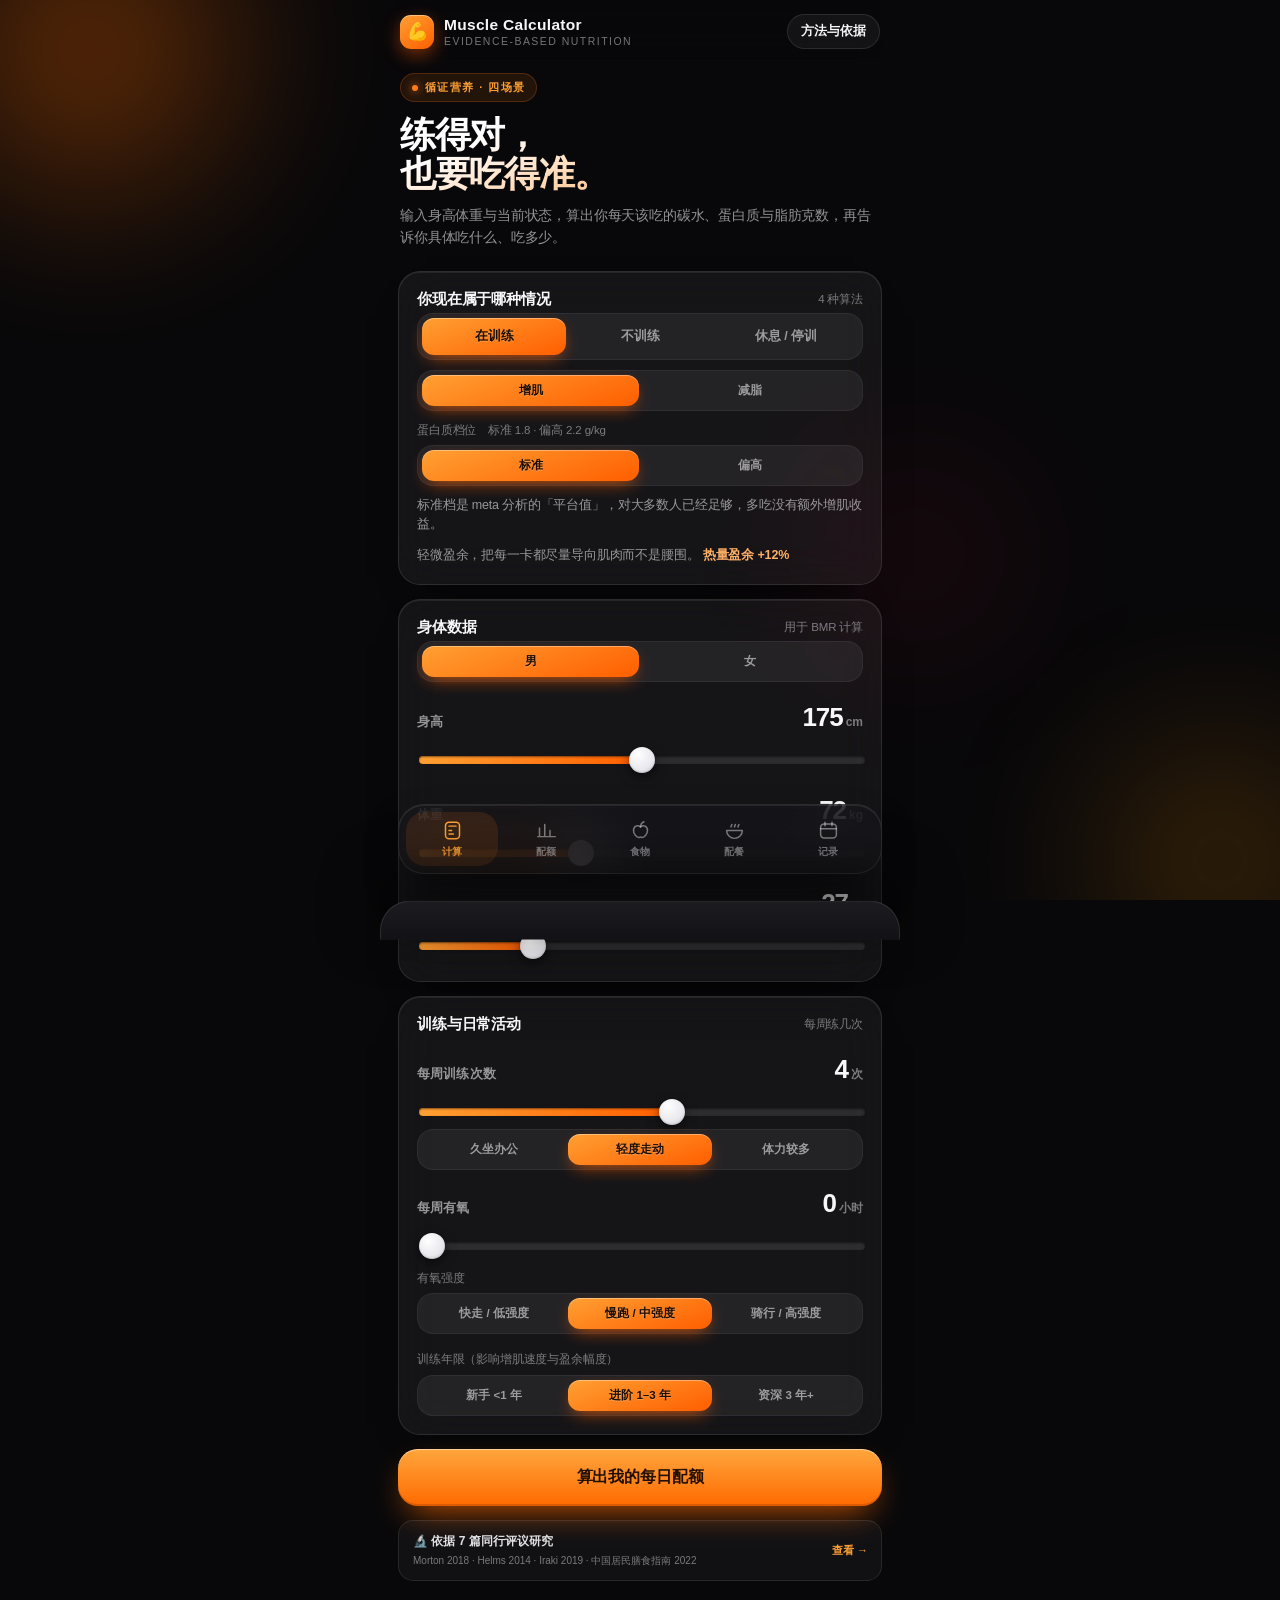
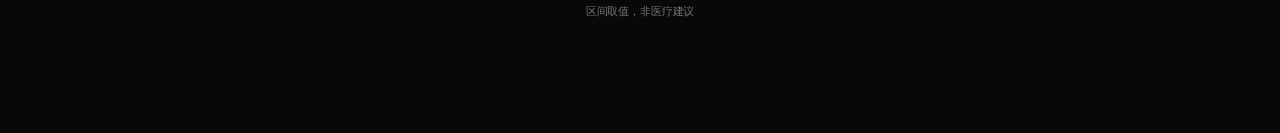
==== index.html @ 811ef5b2 "update 2026-11-04 10:08" ====
<!doctype html>
<html lang="zh-CN">
<head>
<meta charset="utf-8">
<meta name="viewport" content="width=device-width, initial-scale=1, viewport-fit=cover">
<title>Muscle Calculator · 增肌减脂饮食计算器</title>
<meta name="theme-color" content="#08080a">
<meta name="app-build" content="v2026.11.04 · 16ec3fe">
<link rel="apple-touch-icon" href="[data-uri]">
<link rel="icon" type="image/png" href="[data-uri]">
<meta name="apple-mobile-web-app-capable" content="yes">
<meta name="mobile-web-app-capable" content="yes">
<meta name="apple-mobile-web-app-status-bar-style" content="black-translucent">
<meta name="apple-mobile-web-app-title" content="Muscle Calculator">

<meta name="description" content="输入身高体重与训练状态，算出每天该吃的碳水、蛋白质、脂肪克数，并换算成具体食物与份量。">
<style>/* ================= Muscle Calculator — core styles ================= */
:root{
  --bg:#08080a;
  --bg-2:#101014;
  --card:rgba(255,255,255,.055);
  --card-2:rgba(255,255,255,.09);
  --line:rgba(255,255,255,.10);
  --txt:#f7f7fa;
  --dim:rgba(247,247,250,.58);
  --dim-2:rgba(247,247,250,.46);
  --orange:#ff7a18;
  --orange-2:#ffa033;
  --orange-3:#ff5e00;
  --green:#3ddc84;
  --blue:#0a84ff;
  --pink:#ff375f;
  --spring:cubic-bezier(.22,1.3,.36,1);
  --ease:cubic-bezier(.32,.72,0,1);
  --r-lg:30px;
  --r-md:22px;
  --r-sm:16px;
}

*{box-sizing:border-box;-webkit-tap-highlight-color:transparent}
html,body{margin:0;padding:0;height:100%}
body{
  background:var(--bg);
  color:var(--txt);
  font-family:-apple-system,BlinkMacSystemFont,"SF Pro Display","SF Pro Text","PingFang SC","Helvetica Neue",Arial,sans-serif;
  -webkit-font-smoothing:antialiased;
  overflow-x:hidden;
  letter-spacing:-.01em;
}

/* ambient light */
.ambient{position:fixed;inset:0;pointer-events:none;overflow:hidden;z-index:0}
.orb{position:absolute;border-radius:50%;filter:blur(80px);opacity:.5;will-change:transform}
.orb.a{width:420px;height:420px;background:radial-gradient(circle,#ff6a00,transparent 70%);top:-160px;left:-120px;animation:float1 18s ease-in-out infinite}
.orb.b{width:360px;height:360px;background:radial-gradient(circle,#ff9500,transparent 70%);bottom:-140px;right:-120px;opacity:.28;animation:float2 22s ease-in-out infinite}
.orb.c{width:300px;height:300px;background:radial-gradient(circle,#ff2d55,transparent 70%);top:45%;left:60%;opacity:.13;animation:float1 26s ease-in-out infinite reverse}
@keyframes float1{0%,100%{transform:translate3d(0,0,0)}50%{transform:translate3d(40px,50px,0)}}
@keyframes float2{0%,100%{transform:translate3d(0,0,0)}50%{transform:translate3d(-50px,-30px,0)}}

.app{
  position:relative;z-index:1;
  max-width:520px;margin:0 auto;
  min-height:100vh;
  padding:0 18px 128px;
  display:flex;flex-direction:column;
}

/* ---------------- top bar ---------------- */
.topbar{
  position:sticky;top:0;z-index:40;
  display:flex;align-items:center;justify-content:space-between;
  padding:14px 2px 10px;
  background:linear-gradient(to bottom,rgba(8,8,10,.92),rgba(8,8,10,.72) 70%,transparent);
  backdrop-filter:blur(14px);-webkit-backdrop-filter:blur(14px);
}
.brand{display:flex;align-items:center;gap:10px}
.brand-mark{
  width:34px;height:34px;border-radius:11px;
  background:linear-gradient(145deg,var(--orange-2),var(--orange-3));
  display:grid;place-items:center;font-size:17px;
  box-shadow:0 6px 18px rgba(255,94,0,.45), inset 0 1px 0 rgba(255,255,255,.4);
}
.brand-name{font-size:15.5px;font-weight:700;letter-spacing:.02em}
.brand-sub{font-size:10.5px;color:var(--dim-2);letter-spacing:.14em;text-transform:uppercase;margin-top:1px}

.ghost-btn{
  border:1px solid var(--line);background:rgba(255,255,255,.05);
  color:var(--txt);font-size:12.5px;font-weight:600;
  padding:8px 13px;border-radius:99px;
  display:inline-flex;align-items:center;gap:6px;
  transition:transform .25s var(--spring),background .2s;
  cursor:pointer;
}
.ghost-btn:active{transform:scale(.94);background:rgba(255,255,255,.11)}

/* ---------------- screens ---------------- */
.screen{display:none;animation:screenIn .5s var(--ease) both}
.screen.active{display:block}
@keyframes screenIn{from{opacity:0;transform:translateY(14px) scale(.99)}to{opacity:1;transform:none}}

/* ---------------- hero ---------------- */
.hero{padding:14px 2px 22px}
.kicker{
  display:inline-flex;align-items:center;gap:7px;
  font-size:11px;font-weight:650;letter-spacing:.13em;text-transform:uppercase;
  color:var(--orange-2);
  background:rgba(255,122,24,.11);
  border:1px solid rgba(255,122,24,.22);
  padding:6px 11px;border-radius:99px;margin-bottom:14px;
}
.kicker .dot{width:6px;height:6px;border-radius:50%;background:var(--orange);box-shadow:0 0 10px var(--orange);animation:pulse 2s infinite}
@keyframes pulse{50%{opacity:.35}}
h1{
  font-size:36px;line-height:1.08;margin:0 0 10px;font-weight:800;
  letter-spacing:-.035em;
  background:linear-gradient(160deg,#fff 20%,#ffb877 70%,#ff6a00 100%);
  -webkit-background-clip:text;background-clip:text;color:transparent;
}
.hero p{margin:0;color:var(--dim);font-size:14px;line-height:1.6;max-width:34em}

/* ---------------- cards ---------------- */
.card{
  background:var(--card);
  border:1px solid var(--line);
  border-radius:var(--r-md);
  padding:18px;
  margin-bottom:14px;
  backdrop-filter:blur(24px) saturate(1.4);
  -webkit-backdrop-filter:blur(24px) saturate(1.4);
  box-shadow:0 18px 40px -28px rgba(0,0,0,.9), inset 0 1px 0 rgba(255,255,255,.07);
}
.card.tight{padding:14px}
.card-title{display:flex;align-items:center;justify-content:space-between;margin-bottom:4px}
.card-title h3{margin:0;font-size:15px;font-weight:700;letter-spacing:-.01em}
.card-hint{font-size:11.5px;color:var(--dim-2)}
.card p.lead{margin:6px 0 0;color:var(--dim);font-size:12.5px;line-height:1.55}

/* ---------------- segmented control ---------------- */
.seg{
  position:relative;display:flex;gap:2px;
  background:rgba(255,255,255,.06);
  border:1px solid rgba(255,255,255,.06);
  padding:4px;border-radius:16px;
  isolation:isolate;
}
.seg{--n:3;--i:0}
.seg .thumb{
  position:absolute;top:4px;bottom:4px;left:4px;
  width:calc((100% - 8px - (var(--n) - 1) * 2px) / var(--n));
  transform:translateX(calc(var(--i) * (100% + 2px)));
  border-radius:12px;
  background:linear-gradient(160deg,var(--orange-2),var(--orange-3));
  box-shadow:0 6px 18px -6px rgba(255,94,0,.9), inset 0 1px 0 rgba(255,255,255,.35);
  transition:transform .42s var(--spring);
  z-index:-1;
}
.seg button{
  flex:1;position:relative;
  background:none;border:0;color:var(--dim);
  font-family:inherit;font-size:12.5px;font-weight:650;
  padding:10px 4px;border-radius:12px;cursor:pointer;
  transition:color .25s;
  white-space:nowrap;
}
.seg button.on{color:#1a0e04;text-shadow:0 1px 0 rgba(255,255,255,.25)}
.seg.small button{font-size:11.5px;padding:8px 2px}

/* ---------------- sliders ---------------- */
.field{margin-top:20px}
.field:first-child{margin-top:0}
.field-head{display:flex;align-items:baseline;justify-content:space-between;margin-bottom:12px}
.field-label{font-size:12.5px;color:var(--dim);font-weight:600;letter-spacing:.01em}
.field-value{font-size:26px;font-weight:750;letter-spacing:-.04em;font-variant-numeric:tabular-nums}
.field-value small{font-size:12px;color:var(--dim-2);font-weight:600;margin-left:3px;letter-spacing:0}

input[type=range]{
  -webkit-appearance:none;appearance:none;
  width:100%;height:30px;background:transparent;cursor:pointer;display:block;
}
input[type=range]::-webkit-slider-runnable-track{
  height:8px;border-radius:99px;
  background:linear-gradient(to right,var(--orange-2) 0%,var(--orange-3) var(--p,50%),rgba(255,255,255,.10) var(--p,50%),rgba(255,255,255,.10) 100%);
  box-shadow:inset 0 1px 2px rgba(0,0,0,.5);
}
input[type=range]::-webkit-slider-thumb{
  -webkit-appearance:none;appearance:none;
  width:26px;height:26px;border-radius:50%;margin-top:-9px;
  background:radial-gradient(circle at 35% 30%,#fff,#e8e8ee 60%,#cfcfd8);
  border:0;
  box-shadow:0 4px 12px rgba(0,0,0,.55),0 0 0 .5px rgba(0,0,0,.15),inset 0 -1px 2px rgba(0,0,0,.15);
  transition:transform .22s var(--spring);
}
input[type=range]:active::-webkit-slider-thumb{transform:scale(1.16)}
input[type=range]::-moz-range-track{height:8px;border-radius:99px;background:rgba(255,255,255,.1)}
input[type=range]::-moz-range-progress{height:8px;border-radius:99px;background:linear-gradient(90deg,var(--orange-2),var(--orange-3))}
input[type=range]::-moz-range-thumb{width:24px;height:24px;border:0;border-radius:50%;background:#fff;box-shadow:0 4px 12px rgba(0,0,0,.5)}

/* ---------------- primary button ---------------- */
.btn-primary{
  width:100%;border:0;cursor:pointer;
  font-family:inherit;font-size:16px;font-weight:750;letter-spacing:-.01em;
  color:#221005;
  padding:18px;border-radius:20px;
  background:linear-gradient(180deg,#ffa63d,#ff6a00);
  box-shadow:0 14px 34px -12px rgba(255,106,0,.85), inset 0 1px 0 rgba(255,255,255,.5), inset 0 -2px 0 rgba(160,60,0,.35);
  transition:transform .3s var(--spring),filter .2s,box-shadow .3s;
  position:relative;overflow:hidden;
}
.btn-primary:active{transform:scale(.965);filter:brightness(1.06)}
.btn-primary[disabled]{opacity:.4;pointer-events:none}
.btn-primary .shine{
  position:absolute;inset:0;
  background:linear-gradient(110deg,transparent 30%,rgba(255,255,255,.35) 47%,transparent 62%);
  transform:translateX(-120%);
  animation:shine 4.2s ease-in-out infinite;
}
@keyframes shine{0%,60%{transform:translateX(-120%)}85%,100%{transform:translateX(120%)}}

.btn-secondary{
  width:100%;border:1px solid var(--line);cursor:pointer;
  font-family:inherit;font-size:14px;font-weight:650;color:var(--txt);
  padding:15px;border-radius:18px;background:rgba(255,255,255,.06);
  transition:transform .3s var(--spring),background .2s;
}
.btn-secondary:active{transform:scale(.97);background:rgba(255,255,255,.12)}

.btn-row{display:flex;gap:10px;margin-top:14px}
.btn-row .btn-secondary{margin:0}

/* ---------------- tabs bar ---------------- */
.tabbar{
  position:fixed;left:50%;transform:translateX(-50%);
  bottom:calc(16px + env(safe-area-inset-bottom));
  width:min(484px,calc(100% - 36px));
  display:flex;gap:2px;
  padding:7px;border-radius:26px;
  background:rgba(22,22,26,.72);
  border:1px solid rgba(255,255,255,.09);
  backdrop-filter:blur(30px) saturate(1.8);
  -webkit-backdrop-filter:blur(30px) saturate(1.8);
  box-shadow:0 20px 50px -20px rgba(0,0,0,.95), inset 0 1px 0 rgba(255,255,255,.08);
  z-index:50;
}
.tab{
  flex:1;border:0;background:none;cursor:pointer;
  display:flex;flex-direction:column;align-items:center;gap:4px;
  padding:8px 0 7px;border-radius:19px;
  color:var(--dim-2);font-family:inherit;font-size:10px;font-weight:600;
  transition:color .25s,background .25s,transform .3s var(--spring);
}
.tab svg{width:21px;height:21px;stroke:currentColor;fill:none;stroke-width:1.7;stroke-linecap:round;stroke-linejoin:round}
.tab.on{color:var(--orange-2);background:rgba(255,122,24,.12)}
.tab:active{transform:scale(.92)}

/* ---------------- ring ---------------- */
.ring-wrap{display:flex;flex-direction:column;align-items:center;padding:6px 0 2px;position:relative}
.ring{transform:rotate(-90deg)}
.ring .track{stroke:rgba(255,255,255,.07);fill:none}
.ring .prog{fill:none;stroke:url(#ringGrad);stroke-linecap:round;transition:stroke-dashoffset 1.1s var(--ease)}
.ring-center{position:absolute;top:50%;left:50%;transform:translate(-50%,-50%);text-align:center;width:100%}
.ring-kcal{font-size:46px;font-weight:800;letter-spacing:-.045em;font-variant-numeric:tabular-nums;line-height:1}
.ring-unit{font-size:11px;color:var(--dim-2);letter-spacing:.2em;text-transform:uppercase;margin-top:6px}
.ring-delta{font-size:11.5px;color:var(--dim);margin-top:8px}

/* ---------------- macro cards ---------------- */
.macro-grid{display:grid;gap:10px;margin-top:4px}
.macro{
  display:flex;align-items:center;gap:13px;
  padding:13px 14px;border-radius:18px;
  background:rgba(255,255,255,.045);
  border:1px solid rgba(255,255,255,.07);
}
.macro .ico{
  width:42px;height:42px;border-radius:13px;flex:0 0 auto;
  display:grid;place-items:center;font-size:19px;
  background:rgba(255,255,255,.06);
}
.macro .body{flex:1;min-width:0}
.macro .name{font-size:12px;color:var(--dim);font-weight:600;letter-spacing:.02em}
.macro .val{font-size:20px;font-weight:750;letter-spacing:-.03em;font-variant-numeric:tabular-nums;margin-top:1px}
.macro .val small{font-size:11px;color:var(--dim-2);font-weight:600;margin-left:2px}
.macro .bar{height:4px;border-radius:99px;background:rgba(255,255,255,.09);margin-top:8px;overflow:hidden}
.macro .bar i{display:block;height:100%;border-radius:99px;width:0;transition:width .9s var(--ease) .15s}
.macro.c1 .ico{color:#ffd60a}.macro.c1 .bar i{background:linear-gradient(90deg,#ffd60a,#ff9f0a)}
.macro.c2 .ico{color:#ff6482}.macro.c2 .bar i{background:linear-gradient(90deg,#ff6482,#ff375f)}
.macro.c3 .ico{color:#64d2ff}.macro.c3 .bar i{background:linear-gradient(90deg,#64d2ff,#0a84ff)}
.macro .pct{font-size:11px;color:var(--dim-2);margin-top:6px}

/* ---------------- mini stats ---------------- */
.stat-grid{display:grid;grid-template-columns:1fr 1fr;gap:10px;margin-top:10px}
.stat{
  background:rgba(255,255,255,.04);border:1px solid rgba(255,255,255,.06);
  border-radius:16px;padding:12px 13px;
}
.stat .k{font-size:10.5px;color:var(--dim-2);letter-spacing:.04em}
.stat .v{font-size:16px;font-weight:700;letter-spacing:-.02em;margin-top:4px;font-variant-numeric:tabular-nums}
.stat .s{font-size:10.5px;color:var(--dim-2);margin-top:2px}

/* ---------------- accordion ---------------- */
.acc{border-radius:16px;overflow:hidden;border:1px solid rgba(255,255,255,.07);background:rgba(255,255,255,.03);margin-top:10px}
.acc summary{
  list-style:none;cursor:pointer;padding:14px 15px;
  display:flex;align-items:center;justify-content:space-between;gap:10px;
  font-size:13px;font-weight:650;
}
.acc summary::-webkit-details-marker{display:none}
.acc summary .chev{transition:transform .35s var(--spring);color:var(--dim-2);font-size:12px}
.acc[open] summary .chev{transform:rotate(90deg)}
.acc .acc-body{padding:0 15px 15px;font-size:12.5px;line-height:1.65;color:var(--dim)}

/* ---------------- food cards ---------------- */
.food-list{display:grid;gap:10px}
.food{
  display:flex;align-items:center;gap:13px;
  padding:12px;border-radius:20px;
  background:rgba(255,255,255,.045);
  border:1px solid rgba(255,255,255,.07);
  cursor:pointer;
  transition:transform .3s var(--spring),background .2s,border-color .2s;
  animation:cardIn .45s var(--ease) both;
}
@keyframes cardIn{from{opacity:0;transform:translateY(10px)}to{opacity:1;transform:none}}
.food:active{transform:scale(.975);background:rgba(255,255,255,.08);border-color:rgba(255,122,24,.4)}
.food .thumb{
  width:66px;height:66px;flex:0 0 auto;border-radius:18px;
  background:radial-gradient(circle at 30% 22%,rgba(255,255,255,.14),rgba(255,255,255,.03));
  display:grid;place-items:center;
  border:1px solid rgba(255,255,255,.06);
}
.food .thumb svg{width:52px;height:52px}
.food .info{flex:1;min-width:0}
.food .nm{font-size:14px;font-weight:700;letter-spacing:-.01em;display:flex;align-items:center;gap:6px}
.food .nm .tag{font-size:9px;font-weight:700;padding:2px 6px;border-radius:6px;background:rgba(255,122,24,.16);color:var(--orange-2);letter-spacing:.03em}
.food .macros{display:flex;gap:9px;margin-top:5px;font-size:10.5px;color:var(--dim-2);font-variant-numeric:tabular-nums}
.food .macros b{color:var(--txt);font-weight:650}
.food .tip{margin-top:6px;font-size:10.5px;color:rgba(247,247,250,.52);line-height:1.45;display:-webkit-box;-webkit-line-clamp:2;-webkit-box-orient:vertical;overflow:hidden}
.food .go{color:var(--dim-2);font-size:16px;flex:0 0 auto}

/* ---------------- meal builder ---------------- */
.slot{padding:14px;border-radius:20px;background:rgba(255,255,255,.045);border:1px solid rgba(255,255,255,.07);margin-bottom:11px}
.slot-head{display:flex;align-items:center;justify-content:space-between;margin-bottom:10px}
.slot-title{font-size:13px;font-weight:700;display:flex;align-items:center;gap:7px}
.slot-title .pip{width:7px;height:7px;border-radius:50%}
.slot-target{font-size:11px;color:var(--dim-2);font-variant-numeric:tabular-nums}
.chips{display:flex;gap:7px;overflow-x:auto;padding:2px 0 8px;scrollbar-width:none;-webkit-overflow-scrolling:touch;
  mask-image:linear-gradient(to right,#000 0,#000 88%,transparent 100%);
  -webkit-mask-image:linear-gradient(to right,#000 0,#000 88%,transparent 100%)}
.chips::-webkit-scrollbar{display:none}
.chip{
  flex:0 0 auto;display:flex;align-items:center;gap:6px;
  padding:6px 11px 6px 6px;border-radius:99px;
  background:rgba(255,255,255,.06);border:1px solid transparent;
  font-family:inherit;font-size:11.5px;font-weight:600;color:var(--dim);cursor:pointer;
  transition:all .28s var(--spring);
}
.chip svg{width:22px;height:22px}
.chip.on{background:rgba(255,122,24,.16);border-color:rgba(255,122,24,.5);color:#ffb066}
.chip:active{transform:scale(.94)}
.slot-body{display:flex;align-items:center;gap:14px}
.slot-body .big-ico{width:58px;height:58px;flex:0 0 auto}
.slot-body .big-ico svg{width:58px;height:58px}
.stepper{display:flex;align-items:center;gap:12px;margin-top:2px}
.stepper button{
  width:36px;height:36px;border-radius:50%;border:1px solid var(--line);
  background:rgba(255,255,255,.07);color:var(--txt);font-size:17px;font-weight:600;
  cursor:pointer;display:grid;place-items:center;transition:transform .25s var(--spring),background .2s;
}
.stepper button:active{transform:scale(.88);background:rgba(255,255,255,.16)}
.stepper .g{font-size:22px;font-weight:750;letter-spacing:-.03em;font-variant-numeric:tabular-nums;min-width:74px;text-align:center}
.stepper .g small{font-size:11px;color:var(--dim-2);font-weight:600;margin-left:1px}
.slot-result{margin-left:auto;text-align:right;font-size:11px;color:var(--dim-2);line-height:1.5}
.slot-result b{font-size:15px;color:var(--txt);font-variant-numeric:tabular-nums}
.slot-result .ok{color:var(--green)}

/* ---------------- totals bar ---------------- */
.totals{
  position:fixed;left:50%;transform:translateX(-50%);
  bottom:calc(94px + env(safe-area-inset-bottom));z-index:35;
  width:min(484px,calc(100% - 36px));
  margin:0;padding:13px 16px;border-radius:20px;
  background:rgba(26,26,30,.82);
  border:1px solid rgba(255,255,255,.1);
  backdrop-filter:blur(24px) saturate(1.6);
  -webkit-backdrop-filter:blur(24px) saturate(1.6);
  box-shadow:0 16px 40px -18px #000;
  display:flex;justify-content:space-between;gap:6px;
}
.totals .t{text-align:center;flex:1}
.totals .t .k{font-size:9.5px;color:var(--dim-2);letter-spacing:.05em}
.totals .t .v{font-size:14.5px;font-weight:750;font-variant-numeric:tabular-nums;margin-top:2px}
.totals .t .v.bad{color:var(--orange-2)}
.totals .t .v.good{color:var(--green)}

body.screen-meal #main{padding-bottom:168px}

/* ---------------- sheet ---------------- */
.sheet-mask{
  position:fixed;inset:0;z-index:80;
  background:rgba(0,0,0,.55);
  backdrop-filter:blur(6px);-webkit-backdrop-filter:blur(6px);
  opacity:0;pointer-events:none;transition:opacity .35s var(--ease);
}
.sheet-mask.on{opacity:1;pointer-events:auto}
.sheet{
  position:fixed;left:50%;bottom:0;z-index:81;
  width:min(520px,100%);max-height:88vh;overflow-y:auto;
  transform:translate(-50%,102%);
  transition:transform .5s var(--ease);
  background:linear-gradient(180deg,#1b1b20,#121216);
  border-radius:30px 30px 0 0;
  border:1px solid rgba(255,255,255,.1);
  border-bottom:0;
  padding:10px 20px calc(28px + env(safe-area-inset-bottom));
  box-shadow:0 -20px 60px rgba(0,0,0,.8);
}
.sheet.on{transform:translate(-50%,0)}
.sheet .grab{width:38px;height:5px;border-radius:99px;background:rgba(255,255,255,.2);margin:0 auto 16px}
.sheet h2{margin:0 0 4px;font-size:21px;letter-spacing:-.02em}
.sheet .sub{color:var(--dim-2);font-size:12px;margin-bottom:16px}
.sheet .sec{margin-top:18px}
.sheet .sec h4{margin:0 0 7px;font-size:12px;letter-spacing:.08em;text-transform:uppercase;color:var(--orange-2)}
.sheet .sec p{margin:0;font-size:13px;line-height:1.65;color:rgba(247,247,250,.8)}
.sheet .hero-ico{width:104px;height:104px;margin:0 auto 10px;display:block}

.ref{font-size:11px;color:var(--dim-2);line-height:1.6}
.ref a{color:var(--orange-2);text-decoration:none;border-bottom:1px solid rgba(255,122,24,.3)}

.pill-note{
  display:flex;gap:9px;align-items:flex-start;
  padding:11px 13px;border-radius:14px;
  background:rgba(255,122,24,.09);
  border:1px solid rgba(255,122,24,.2);
  font-size:11.5px;line-height:1.55;color:rgba(255,183,120,.95);
  margin-top:12px;
}
.pill-note .i{flex:0 0 auto}

.footer-note{font-size:10.5px;color:var(--dim-2);line-height:1.6;text-align:center;padding:22px 10px 4px}

/* desktop polish */
@media(min-width:900px){
  .app{padding-bottom:110px}
  .tabbar{bottom:26px}
}
@media(prefers-reduced-motion:reduce){
  *{animation-duration:.01ms!important;transition-duration:.01ms!important}
}

/* ---------------- 推荐组合 ---------------- */
.reco-list{display:grid;gap:8px}
.reco-row{
  display:flex;align-items:center;gap:11px;
  padding:10px;border-radius:16px;
  background:rgba(255,255,255,.04);
  border:1px solid rgba(255,255,255,.06);
  cursor:pointer;
  transition:transform .3s var(--spring),background .2s;
}
.reco-row:active{transform:scale(.975);background:rgba(255,255,255,.09)}
.reco-row .thumb{
  width:48px;height:48px;flex:0 0 auto;border-radius:14px;
  background:radial-gradient(circle at 30% 22%,rgba(255,255,255,.13),rgba(255,255,255,.02));
  display:grid;place-items:center;border:1px solid rgba(255,255,255,.06);
}
.reco-row .thumb svg{width:40px;height:40px}
.macro .ico svg{width:26px;height:26px}
.mini-tag{font-size:9px;font-weight:700;padding:2px 6px;border-radius:6px;letter-spacing:.03em;margin-left:6px}

/* ---------------- 调整建议 ---------------- */
.advice-box{
  margin-top:16px;padding:15px;border-radius:18px;
  border:1px solid rgba(255,255,255,.1);
  background:rgba(255,255,255,.05);
}
.advice-box .a-head{font-size:16px;font-weight:750;letter-spacing:-.01em}
.advice-box .a-rate{font-size:11.5px;color:var(--dim);margin-top:4px}
.advice-box .a-rate b{color:var(--txt)}
.advice-box ul{margin:10px 0 0;padding-left:17px;color:rgba(247,247,250,.78);font-size:12.5px;line-height:1.6}
.advice-box li{margin-bottom:6px}
.advice-box .a-plan{
  display:flex;flex-wrap:wrap;gap:10px;margin-top:12px;padding-top:11px;
  border-top:1px dashed rgba(255,255,255,.12);
  font-size:11.5px;color:var(--dim-2);
}
.advice-box .a-plan b{color:var(--txt);font-weight:700}

/* ---------------- 证据入口 ---------------- */
.evidence-bar{
  width:100%;display:flex;align-items:center;gap:12px;
  padding:13px 15px;margin-bottom:14px;border-radius:20px;
  background:linear-gradient(100deg,rgba(255,122,24,.16),rgba(255,122,24,.05) 60%,rgba(255,255,255,.04));
  border:1px solid rgba(255,122,24,.32);
  color:var(--txt);font-family:inherit;text-align:left;cursor:pointer;
  transition:transform .3s var(--spring),border-color .2s;
}
.evidence-bar:active{transform:scale(.975);border-color:rgba(255,122,24,.6)}
.eb-ico{font-size:20px;flex:0 0 auto;filter:drop-shadow(0 0 8px rgba(255,122,24,.6))}
.eb-body{flex:1;display:flex;flex-direction:column;gap:2px;min-width:0}
.eb-title{font-size:12.5px;font-weight:700}
.eb-sub{font-size:10.5px;color:rgba(255,183,120,.85)}
.eb-arrow{color:var(--orange-2);font-size:20px;flex:0 0 auto}

.evidence-inline{
  position:relative;width:100%;margin-top:14px;padding:12px 74px 12px 14px;border-radius:15px;
  background:rgba(255,255,255,.04);border:1px solid rgba(255,255,255,.09);
  color:var(--dim);font-family:inherit;text-align:left;cursor:pointer;
  display:block;
}
.evidence-inline .ei-title{display:block;font-size:12px;font-weight:700;color:rgba(247,247,250,.9);margin-bottom:3px}
.evidence-inline .ei-sub{display:block;font-size:10px;line-height:1.5;color:var(--dim-2)}
.evidence-inline .ei-go{
  position:absolute;right:13px;top:50%;transform:translateY(-50%);
  font-size:11px;font-weight:700;color:var(--orange-2);white-space:nowrap;
}
.evidence-inline:active{background:rgba(255,255,255,.09)}

/* ---------------- 研究卡片 ---------------- */
.study{
  padding:15px;border-radius:18px;margin-bottom:12px;
  background:rgba(255,255,255,.04);
  border:1px solid rgba(255,255,255,.08);
}
.study-top{display:flex;align-items:center;justify-content:space-between;gap:8px;margin-bottom:8px}
.rank{font-size:9.5px;font-weight:750;padding:3px 7px;border-radius:6px;letter-spacing:.04em}
.rank.a{background:rgba(61,220,132,.16);color:#3ddc84}
.rank.b{background:rgba(255,159,10,.16);color:#ffa033}
.rank.c{background:rgba(255,255,255,.1);color:var(--dim-2)}
.jrn{font-size:9.5px;color:var(--dim-2);text-align:right;letter-spacing:.01em}
.study-zh{font-size:14px;font-weight:700;line-height:1.45;letter-spacing:-.01em;display:flex;gap:7px}
.study-zh .idx{
  flex:0 0 auto;width:18px;height:18px;border-radius:50%;margin-top:2px;
  background:rgba(255,122,24,.18);color:var(--orange-2);
  font-size:10px;font-weight:750;display:grid;place-items:center;
}
.study-en{font-size:10px;color:rgba(247,247,250,.35);line-height:1.45;margin:6px 0 0 25px;font-style:italic}
.study-meta{font-size:10.5px;color:var(--dim-2);margin:8px 0 0 25px}
.study-find{font-size:12.5px;line-height:1.6;color:rgba(247,247,250,.85);margin:9px 0 0 25px}
.study-find b{color:var(--orange-2)}
.study-use{
  font-size:11.5px;line-height:1.55;color:rgba(255,183,120,.92);
  margin:9px 0 0 25px;padding:8px 10px;border-radius:10px;
  background:rgba(255,122,24,.09);border-left:2px solid rgba(255,122,24,.5);
}
.study-links{display:flex;flex-wrap:wrap;gap:8px;margin:11px 0 0 25px}
.study-link{
  display:inline-flex;align-items:center;gap:6px;
  padding:7px 11px;border-radius:10px;text-decoration:none;
  font-size:11px;font-weight:650;
  background:rgba(255,255,255,.07);border:1px solid rgba(255,255,255,.1);color:var(--txt);
}
.study-link .lk{font-size:8.5px;font-weight:600;padding:2px 5px;border-radius:4px;letter-spacing:.02em}
.study-link.cn{border-color:rgba(61,220,132,.35);background:rgba(61,220,132,.1)}
.study-link.cn .lk{background:rgba(61,220,132,.2);color:#7ff0b0}
.study-link.intl .lk{background:rgba(255,255,255,.1);color:var(--dim-2)}
.study-link:active{transform:scale(.97)}

/* ---------------- 记录 ---------------- */
.status-chip{
  display:inline-flex;align-items:center;gap:5px;
  font-size:11px;font-weight:700;padding:5px 11px;border-radius:99px;
  background:rgba(255,255,255,.08);color:var(--dim);
  border:1px solid rgba(255,255,255,.1);
}
.status-chip.met{background:rgba(61,220,132,.14);color:#3ddc84;border-color:rgba(61,220,132,.3)}
.status-chip.under{background:rgba(255,159,10,.13);color:#ffa033;border-color:rgba(255,159,10,.3)}
.status-chip.over{background:rgba(255,69,58,.14);color:#ff6b60;border-color:rgba(255,69,58,.32)}
.status-chip.none{background:rgba(255,255,255,.06);color:var(--dim-2)}

.log-bar{margin-top:14px}
.lb-top{display:flex;justify-content:space-between;font-size:11.5px;color:var(--dim);margin-bottom:7px}
.lb-top b{color:var(--txt);font-size:14px;font-variant-numeric:tabular-nums}
.lb-track{position:relative;height:7px;border-radius:99px;background:rgba(255,255,255,.09)}
.lb-target{position:absolute;top:-3px;bottom:-3px;width:1.5px;background:rgba(255,255,255,.5);border-radius:2px;transform:translateX(-1px)}
.lb-track i{display:block;height:100%;border-radius:99px;transition:width .6s var(--ease)}
.log-total{margin-top:16px;font-size:11.5px;color:var(--dim-2);text-align:center}
.log-total b{color:var(--txt);font-size:15px;font-variant-numeric:tabular-nums}

.log-row{
  display:flex;align-items:center;gap:11px;padding:10px 0;
  border-bottom:1px solid rgba(255,255,255,.06);cursor:pointer;
}
.log-row:last-child{border-bottom:0}
.lr-ico{width:34px;height:34px;border-radius:11px;background:rgba(255,255,255,.06);display:grid;place-items:center;font-size:16px;flex:0 0 auto}
.lr-body{flex:1;min-width:0}
.lr-top{display:flex;gap:8px;align-items:baseline;font-size:13px}
.lr-top b{font-weight:700}
.lr-top span{font-size:10.5px;color:var(--dim-2)}
.lr-macros{font-size:10.5px;color:var(--dim-2);margin-top:3px;font-variant-numeric:tabular-nums}
.lr-kcal{font-size:13px;font-weight:650;font-variant-numeric:tabular-nums;color:var(--dim)}
.lr-kcal small{font-size:9px;color:var(--dim-2);margin-left:2px}
.lr-del{
  width:26px;height:26px;border-radius:50%;border:0;background:rgba(255,255,255,.05);
  color:var(--dim-2);font-size:11px;cursor:pointer;flex:0 0 auto;
}
.lr-del:active{background:rgba(255,69,58,.2);color:#ff6b60}
.empty-note{font-size:12px;color:var(--dim-2);line-height:1.6;padding:14px 0;text-align:center}

/* 日历 */
.cal-head{display:flex;align-items:center;gap:8px;margin-bottom:14px}
.cal-nav{
  width:34px;height:34px;border-radius:50%;border:1px solid var(--line);
  background:rgba(255,255,255,.06);color:var(--txt);font-size:16px;cursor:pointer;
  display:grid;place-items:center;
}
.cal-nav:active{transform:scale(.92)}
.cal-title{flex:1;text-align:center;font-size:14.5px;font-weight:700;letter-spacing:-.01em}
.cal-today{
  border:1px solid rgba(255,122,24,.35);background:rgba(255,122,24,.12);
  color:var(--orange-2);font-size:11px;font-weight:650;padding:7px 11px;border-radius:99px;cursor:pointer;
  font-family:inherit;
}
.cal-week{display:grid;grid-template-columns:repeat(7,34px);justify-content:center;gap:7px;margin-bottom:7px}
.cal-week span{text-align:center;font-size:9.5px;color:var(--dim-2);font-weight:600}
.cal-grid{display:grid;grid-template-columns:repeat(7,1fr);gap:6px}
.cal-cell{
  position:relative;aspect-ratio:1;border-radius:11px;border:1px solid rgba(255,255,255,.06);
  background:rgba(255,255,255,.03);color:var(--dim-2);
  font-family:inherit;font-size:11px;cursor:pointer;padding:0;
  display:grid;place-items:center;
  transition:transform .22s var(--spring),background .2s;
}
.cal-cell.blank{background:none;border:0;pointer-events:none}
.cal-cell:active{transform:scale(.93)}
.cal-num{position:absolute;top:4px;left:6px;font-size:9.5px;font-weight:600;opacity:.75}
.cal-cell.none{color:rgba(255,69,58,.85);background:rgba(255,69,58,.05);border-color:rgba(255,69,58,.18)}
.cal-cell.none .cal-mark{font-size:11px;color:rgba(255,69,58,.8)}
.cal-cell.under{background:rgba(255,255,255,.09);border-color:rgba(255,255,255,.12);color:rgba(255,255,255,.5)}
.cal-cell.met{
  background:linear-gradient(160deg,#4ae08a,#0fbf62);border-color:rgba(255,255,255,.22);
  color:#04220f;box-shadow:0 6px 16px -8px rgba(16,191,98,.85);
}
.cal-cell.over{
  background:linear-gradient(160deg,#ff7a5c,#ff3b30);border-color:rgba(255,255,255,.22);
  color:#fff;box-shadow:0 6px 16px -8px rgba(255,59,48,.9);
}
.cal-mark{font-size:11px;opacity:.9}
.cal-dot{position:absolute;top:5px;right:5px;width:5px;height:5px;border-radius:50%;background:#fff}
.cal-cell.today{outline:2px solid rgba(255,255,255,.75);outline-offset:1px}
.cal-cell.over .cal-num{color:rgba(255,255,255,.95);opacity:1}
.cal-cell.met .cal-num{color:rgba(4,34,15,.85);opacity:1}
.cal-legend{display:flex;flex-wrap:wrap;gap:12px;margin-top:16px;font-size:10px;color:var(--dim-2)}
.cal-legend span{display:inline-flex;align-items:center;gap:5px}
.lg{width:12px;height:12px;border-radius:4px;display:inline-block}
.lg.met{background:linear-gradient(160deg,#4ae08a,#0fbf62)}
.lg.over{background:linear-gradient(160deg,#ff7a5c,#ff3b30)}
.lg.under{background:rgba(255,255,255,.16)}
.lg.none{background:rgba(255,69,58,.08);color:rgba(255,69,58,.9);font-size:9px;text-align:center;line-height:12px;border:1px solid rgba(255,69,58,.2)}

/* 记录弹层 */
.lf-date{
  display:flex;align-items:center;justify-content:space-between;gap:12px;
  padding:13px 15px;border-radius:16px;background:rgba(255,255,255,.05);
  border:1px solid rgba(255,255,255,.08);font-size:13px;font-weight:650;
}
.lf-date input{
  background:rgba(0,0,0,.25);border:1px solid rgba(255,255,255,.12);border-radius:10px;
  color:var(--txt);font-family:inherit;font-size:13px;padding:8px 10px;
}
.lf-slider{margin-bottom:14px}
.entry-live{
  margin-top:6px;padding:14px;border-radius:18px;text-align:center;
  background:linear-gradient(150deg,rgba(255,122,24,.14),rgba(255,122,24,.04));
  border:1px solid rgba(255,122,24,.25);
}
.live-kcal{font-size:30px;font-weight:800;letter-spacing:-.04em;font-variant-numeric:tabular-nums}
.live-kcal small{font-size:11px;font-weight:600;color:var(--dim-2);margin-left:4px}
.live-sub{font-size:10px;color:var(--dim-2);letter-spacing:.06em;margin-top:2px}
.live-macros{display:flex;justify-content:center;gap:14px;margin-top:10px;font-size:11px;color:var(--dim-2);font-variant-numeric:tabular-nums}

/* 某天详情 */
.day-rows{margin-top:6px}
.day-row{
  display:flex;align-items:center;gap:10px;padding:11px 0;
  border-bottom:1px solid rgba(255,255,255,.06);font-size:12.5px;
}
.dr-name{width:44px;color:var(--dim)}
.dr-val{flex:1;font-variant-numeric:tabular-nums;color:var(--txt);font-weight:600}
.dr-tag{font-size:10.5px;font-weight:650;padding:3px 8px;border-radius:99px;border:1px solid}
.history-group{margin-bottom:18px}
.hg-head{display:flex;align-items:center;gap:8px;font-size:11.5px;color:var(--dim);margin-bottom:2px}
.hg-kcal{margin-left:auto;color:var(--dim-2);font-variant-numeric:tabular-nums}

.lb-flag{
  display:inline-block;margin-left:6px;padding:1px 6px;border-radius:5px;
  font-size:9.5px;font-weight:700;font-style:normal;letter-spacing:.01em;
  background:rgba(255,255,255,.08);color:var(--dim-2);
}
.lb-flag.ok{background:rgba(61,220,132,.15);color:#3ddc84}
.lb-flag.low{background:rgba(255,159,10,.16);color:#ffa033}
.lb-flag.high{background:rgba(255,69,58,.16);color:#ff6b60}
.cal-cell.today{outline:2px solid rgba(255,255,255,.82);outline-offset:1px}
.cal-cell.over{background:linear-gradient(160deg,#ff9f0a,#ff3b30)}
.cal-dot{position:absolute;bottom:5px;right:5px;width:5px;height:5px;border-radius:50%;background:#fff;box-shadow:0 0 6px rgba(255,255,255,.8)}

.lv-wrap{display:inline-flex;align-items:baseline;gap:2px}
.lv-input{
  width:74px;background:rgba(255,255,255,.07);border:1px solid rgba(255,255,255,.1);
  border-radius:9px;padding:2px 8px;outline:none;
  color:var(--txt);font-family:inherit;font-size:19px;font-weight:750;
  text-align:right;font-variant-numeric:tabular-nums;letter-spacing:-.02em;
  -moz-appearance:textfield;appearance:textfield;
}
.lv-input::-webkit-outer-spin-button,.lv-input::-webkit-inner-spin-button{-webkit-appearance:none;margin:0}
.lv-input:focus{color:var(--orange-2);border-color:rgba(255,122,24,.55);background:rgba(255,122,24,.1)}

/* ---------------- 食物搜索 ---------------- */
.food-search{
  display:flex;align-items:center;gap:9px;
  padding:0 14px;height:44px;margin:0 0 12px;
  background:rgba(255,255,255,.05);border:1px solid rgba(255,255,255,.09);
  border-radius:14px;
}
.fs-ico{color:var(--dim-2);font-size:15px}
.food-search input{
  flex:1;min-width:0;background:none;border:0;outline:none;
  color:var(--txt);font-family:inherit;font-size:13px;
  -webkit-appearance:none;appearance:none;
}
.food-search input::placeholder{color:rgba(247,247,250,.32)}
.food-search input::-webkit-search-cancel-button{-webkit-appearance:none}
.fs-count{font-size:10.5px;color:var(--dim-2);font-variant-numeric:tabular-nums}

/* ---------------- 烹调方式 ---------------- */
.method-row{margin-top:12px;display:flex;align-items:flex-start;gap:8px}
.method-label{font-size:10.5px;color:var(--dim-2);flex:0 0 auto;padding-top:5px}
.method-chips{mask-image:none;-webkit-mask-image:none;padding:0;flex-wrap:nowrap}
.chip.sm{font-size:10.5px;padding:5px 9px;gap:4px}
.oil-line{
  margin-top:9px;font-size:10.5px;color:var(--dim-2);
  background:rgba(255,255,255,.04);border-radius:10px;padding:7px 10px;line-height:1.45;
}
.oil-line.has{color:#ffc078;background:rgba(255,122,24,.09);border:1px solid rgba(255,122,24,.2)}
.oil-banner{
  margin:0 0 12px;padding:11px 13px;border-radius:14px;
  background:rgba(255,193,7,.07);border:1px solid rgba(255,193,7,.22);
  color:#ffd88a;font-size:11px;line-height:1.55;
}
.oil-banner b{color:#ffe4ae}

/* ---------------- 日历缩放 ---------------- */
.cal-zoom{margin:0 0 14px}
.cal-grid{grid-template-columns:repeat(7,34px);justify-content:center;gap:7px}
.cal-cell{width:34px;height:34px;aspect-ratio:auto;border-radius:10px;font-size:10px}
.cal-cell.sm{border-radius:3px;border:0;width:100%;height:auto;aspect-ratio:1}
.cal-cell.xs{border-radius:2px;border:0;width:100%;height:auto;aspect-ratio:1}
.q-grid .cal-cell.sm{aspect-ratio:1;width:100%}
.cal-cell.blank{background:none;border:0;width:34px;height:34px}
.cal-cell.xs.none{background:rgba(255,69,58,.075)}
.cal-cell.sm.none{background:rgba(255,69,58,.08)}
.cal-cell.xs.under,.cal-cell.sm.under{background:rgba(255,255,255,.2)}
.cal-cell.xs.met,.cal-cell.sm.met{background:linear-gradient(160deg,#4ae08a,#0fbf62);box-shadow:none}
.cal-cell.xs.over,.cal-cell.sm.over{background:linear-gradient(160deg,#ff9f0a,#ff3b30);box-shadow:none}
.cal-cell.xs.today,.cal-cell.sm.today{outline:1.5px solid rgba(255,255,255,.9);outline-offset:1px}

.year-view{display:grid;gap:5px;margin:4px 0 2px}
.year-row{display:flex;align-items:center;gap:7px}
.year-label{width:24px;flex:0 0 auto;font-size:9px;color:var(--dim-2);text-align:right}
.year-cells{display:grid;grid-template-columns:repeat(31,1fr);gap:2px;flex:1}

.quarter-grid{display:grid;grid-template-columns:repeat(3,1fr);gap:12px}
.q-month{min-width:0}
.q-title{font-size:10.5px;font-weight:650;color:var(--dim);margin-bottom:5px;text-align:center}
.q-week{display:grid;grid-template-columns:repeat(7,1fr);gap:2px;margin-bottom:3px}
.q-week span{font-size:7px;color:var(--dim-2);text-align:center}
.q-grid{display:grid;grid-template-columns:repeat(7,1fr);gap:2px}
.q-grid > span{display:block}
.year-pad{display:block;width:100%;aspect-ratio:1}
.build-stamp{text-align:center;font-size:10px;color:rgba(247,247,250,.28);margin-top:18px;letter-spacing:.02em}

/* 供能比判定 */
.diet-chip{
  display:flex;align-items:flex-start;gap:7px;
  margin-top:14px;padding:10px 12px;border-radius:12px;
  font-size:11px;line-height:1.5;
  background:rgba(255,255,255,.05);border:1px solid rgba(255,255,255,.09);color:var(--dim);
}
.diet-chip .dc-dot{width:6px;height:6px;border-radius:50%;background:var(--dim-2);margin-top:5px;flex:0 0 auto}
.diet-chip.amdr{background:rgba(61,220,132,.07);border-color:rgba(61,220,132,.22);color:#9fe8bf}
.diet-chip.amdr .dc-dot{background:#3ddc84}
.diet-chip.hpd{background:rgba(10,132,255,.07);border-color:rgba(10,132,255,.22);color:#9ccbff}
.diet-chip.hpd .dc-dot{background:#64d2ff}
.diet-chip.out{background:rgba(255,159,10,.08);border-color:rgba(255,159,10,.25);color:#ffc078}
.diet-chip.out .dc-dot{background:#ffa033}
.ring-rest{font-size:10.5px;color:var(--dim-2);margin-top:5px;letter-spacing:.02em}

/* GI 标签 */
.gi{font-size:8.5px;font-weight:700;padding:1px 5px;border-radius:4px;letter-spacing:.02em;white-space:nowrap}
.gi.高{background:rgba(255,69,58,.16);color:#ff8a80}
.gi.中{background:rgba(255,159,10,.16);color:#ffb454}
.gi.低{background:rgba(61,220,132,.14);color:#6ee7a0}

/* 等量替换 */
.swap-row{display:flex;gap:7px;align-items:center;margin-top:10px;overflow-x:auto;scrollbar-width:none}
.swap-row::-webkit-scrollbar{display:none}
.swap-label{flex:0 0 auto;font-size:10px;color:var(--dim-2)}

/* 餐序 */
.seq-list{display:grid;gap:6px}
.seq-row{display:flex;align-items:center;gap:10px;padding:8px 10px;border-radius:10px;background:rgba(255,255,255,.04)}
.seq-idx{width:18px;height:18px;border-radius:50%;background:rgba(255,122,24,.18);color:var(--orange-2);font-size:10px;font-weight:700;display:grid;place-items:center;flex:0 0 auto}
.seq-role{font-size:12px;font-weight:650;flex:1}
.seq-share{font-size:10.5px;color:var(--dim-2);font-variant-numeric:tabular-nums}
.seq-tips{margin:11px 0 0;padding-left:16px;font-size:10.5px;line-height:1.55;color:var(--dim-2)}
.seq-tips b{color:rgba(247,247,250,.8)}
.seq-tips li{margin-bottom:4px}

/* 交互优化：去掉移动端双击缩放延迟与长按选中 */
button,.chip,.tab,.food,.cal-cell,.reco-row,.slot,.log-row{touch-action:manipulation;-webkit-user-select:none;user-select:none}
.chip{min-height:32px}
.chip.sm{min-height:28px}
.cal-nav,.cal-today,.lr-del,.stepper button{min-width:34px;min-height:34px}
</style>
</head>
<body>
<div class="ambient">
  <div class="orb a"></div>
  <div class="orb b"></div>
  <div class="orb c"></div>
</div>

<div class="app">
  <header class="topbar">
    <div class="brand">
      <div class="brand-mark">💪</div>
      <div>
        <div class="brand-name">Muscle Calculator</div>
        <div class="brand-sub">evidence-based nutrition</div>
      </div>
    </div>
    <button class="ghost-btn" data-action="evidence">方法与依据</button>
  </header>
  <main id="main"></main>
</div>

<nav class="tabbar">
  <button class="tab on" data-tab="input">
    <svg viewBox="0 0 24 24"><rect x="4" y="2.5" width="16" height="19" rx="4"/><path d="M8 7h8M8 12h3M8 16h5"/></svg>
    计算
  </button>
  <button class="tab" data-tab="result">
    <svg viewBox="0 0 24 24"><path d="M4 19V9M10 19V5M16 19v-7M22 19H2"/></svg>
    配额
  </button>
  <button class="tab" data-tab="food">
    <svg viewBox="0 0 24 24"><path d="M12 8c-3.5-3-8-1-8 4 0 4 3.5 8 6 8 1 0 1.5-.5 2-.5s1 .5 2 .5c2.5 0 6-4 6-8 0-5-4.5-7-8-4Z"/><path d="M12 8c0-3 1.5-5 4-6"/></svg>
    食物
  </button>
  <button class="tab" data-tab="meal">
    <svg viewBox="0 0 24 24"><path d="M3 12h18a9 9 0 0 1-18 0Z"/><path d="M8 8c0-1.5 1-2 1-3M12 8c0-1.5 1-2 1-3M16 8c0-1.5 1-2 1-3"/></svg>
    配餐
  </button>
  <button class="tab" data-tab="log">
    <svg viewBox="0 0 24 24"><rect x="3" y="4.5" width="18" height="16" rx="4"/><path d="M8 2.5v4M16 2.5v4M3 10h18"/></svg>
    记录
  </button>
</nav>

<div class="sheet-mask" id="sheetMask"></div>
<div class="sheet" id="sheet"><div id="sheetInner"></div></div>

<script>/* ================== 数据层：循证依据 / 食物库 / emoji 风格插画 ================== */

/* ---------- 文献依据 ---------- */
const EVIDENCE = {
  morton: {
    id: 'morton',
    label: 'Morton 2018 · 蛋白质剂量 meta 分析',
    text: '49 项 RCT、1863 人的 meta 回归显示：抗阻训练者的去脂体重增长在 <b>1.6 g/kg/天</b> 附近达到平台，95% 置信上限约 <b>2.2 g/kg/天</b>。这就是本应用「蛋白 1.6–2.2 g/kg」区间的来源。',
    link: 'https://bjsm.bmj.com/content/52/6/376'
  },
  helms: {
    id: 'helms',
    label: 'Helms 2014 · 备赛期（减脂）营养建议',
    text: '减脂期：每周减重 <b>0.5–1% 体重</b>；蛋白 <b>2.3–3.1 g/kg 去脂体重</b>（按体脂 15–20% 折算约 1.9–2.5 g/kg 体重）；脂肪 <b>15–30% 热量</b>；剩余热量给碳水。',
    link: 'https://pmc.ncbi.nlm.nih.gov/articles/PMC4033492/'
  },
  iraki: {
    id: 'iraki',
    label: 'Iraki 2019 · 增肌期（非赛季）营养建议',
    text: '增肌期：热量 <b>高于维持 10–20%</b>；每周增重 <b>0.25–0.5% 体重</b>；蛋白 <b>1.6–2.2 g/kg</b>；脂肪 <b>0.5–1.5 g/kg</b>；碳水吃满剩余热量，且不低于 <b>3–5 g/kg</b>。',
    link: 'https://pmc.ncbi.nlm.nih.gov/articles/PMC6680710/'
  },
  issn: {
    id: 'issn',
    label: 'ISSN 2017 · 蛋白与运动立场声明',
    text: '规律抗阻训练人群每日蛋白 <b>1.4–2.0 g/kg</b> 即可满足适应需求，单餐 <b>0.25–0.4 g/kg</b> 分 3–6 餐摄入更利于合成。',
    link: 'https://pmc.ncbi.nlm.nih.gov/articles/PMC5477153/'
  },
  tipton: {
    id: 'tipton',
    label: 'Tipton 2015 · 运动损伤期营养支持',
    text: '受伤/制动期间能量需求下降但蛋白质需求上升，建议维持 <b>高蛋白（约 2 g/kg 以上）</b>、充足亮氨酸与维生素 D，同时避免热量过剩导致脂肪堆积。',
    link: 'https://pubmed.ncbi.nlm.nih.gov/25674949/'
  },
  protein_ceiling: {
    id: 'protein_ceiling',
    label: '高蛋白的边际收益（Morton 2018 / Antonio 系列）',
    text: '把每日蛋白从 1.6 提到 2.2 g/kg，去脂体重增长的<b>边际收益很小</b>；再往上（3.4–4.4 g/kg 的自由饮食研究）虽未见脂肪增加，但也没有更多肌肉增长，主要是饱腹感与食物热效应带来的「少吃」。所以本工具在增肌期给 1.8（区间 1.6–2.2），而不是 3+。',
    link: 'https://bjsm.bmj.com/content/52/6/376'
  },
  immobil: {
    id: 'immobil',
    label: '2021–2022 · 短期制动研究',
    text: '7 天单腿制动期间，即使把蛋白提高到 1.6–2.0 g/kg 以上，也<b>无法完全阻止</b>肌肉量与力量的下降 —— 所以「停训期多吃蛋白就能长肌肉」是误解，蛋白的作用是<b>把损失压到最小</b>。',
    link: 'https://pubmed.ncbi.nlm.nih.gov/34228957/'
  },
  memory: {
    id: 'memory',
    label: 'Ogasawara 2013 / Seaborne 2018 · 停训与肌肉记忆',
    text: '2–3 周停训后肌核数量与表观遗传标记仍被保留，复训时力量与围度恢复速度显著快于初次获得 —— 短暂休息不会「白练」，但前提是别在休息期持续热量盈余。',
    link: 'https://pubmed.ncbi.nlm.nih.gov/23372143/'
  },
  blueberry: {
    id: 'blueberry',
    label: '2023 RCT · 蓝莓与运动后炎症',
    text: '随机对照试验发现，运动前摄入蓝莓可提升运动后血浆中的<b>抗炎类 oxylipin</b> 水平，并促进恢复相关的脂质介质生成。',
    link: 'https://www.nature.com/articles/s41598-023-39269-1'
  },
  dietary: {
    id: 'dietary',
    label: '中国居民膳食指南 2022',
    text: '建议每日蔬菜 <b>300–500 g</b>、水果 <b>200–350 g</b>、全谷物及杂豆 <b>50–150 g</b>、大豆及坚果 <b>25–35 g</b>；烹调以蒸、煮、快炒为主，控油控盐。',
    link: 'https://www.chinanutri.cn/xwzx_238/xyxw/202204/t20220427_258627.html'
  },
  cooking: {
    id: 'cooking',
    label: '烹调方式与能量密度研究',
    text: '同一食材经油炸/爆炒后能量密度可上升 <b>50–150%</b>，主要来自吸油（每 100 g 米饭炒制可吸油 6–12 g，约 +55–110 kcal），且高温油炸会额外产生晚期糖基化终产物。蒸、煮、烤是更「划算」的做法。',
    link: 'https://pmc.ncbi.nlm.nih.gov/articles/PMC11063351/'
  }
};

/* ---------- SVG 插画：统一的 emoji 风格（粗描边 + 高光 + 平涂） ---------- */
const S = (inner) => `<svg viewBox="0 0 120 120" xmlns="http://www.w3.org/2000/svg" aria-hidden="true">${inner}</svg>`;
const OUT = 'stroke="#2a1608" stroke-width="5" stroke-linejoin="round" stroke-linecap="round"';

const ICONS = {
  rice: S(`
    <ellipse cx="61" cy="103" rx="38" ry="6" fill="#000" opacity=".22"/>
    <path d="M14 56h92c0 28-19 46-46 46S14 84 14 56Z" fill="#f4f0e6" ${OUT}/>
    <path d="M14 56h92c0 8-2 15-6 21H20c-4-6-6-13-6-21Z" fill="#ff7a18" opacity=".9"/>
    <path d="M22 50c2-15 17-25 38-25s36 10 38 25c0 7-15 11-38 11S22 57 22 50Z" fill="#fffdf7" ${OUT}/>
    <path d="M32 44c3-8 14-13 28-13s25 5 28 13" fill="none" stroke="#d8d2c2" stroke-width="3" stroke-linecap="round"/>
    <circle cx="48" cy="38" r="3" fill="#e6dfcd"/><circle cx="66" cy="35" r="3" fill="#e6dfcd"/><circle cx="76" cy="42" r="3" fill="#e6dfcd"/>
  `),
  sweetpotato: S(`
    <ellipse cx="60" cy="104" rx="30" ry="5" fill="#000" opacity=".2"/>
    <path d="M30 78c-10-8-14-20-9-29 6-11 22-14 36-11 12 2 25 4 31 12 8 10 2 25-8 33-12 10-38 6-50-5Z" fill="#cf6a35" ${OUT}/>
    <path d="M40 52c6-4 16-4 24 0" stroke="#f0a06a" stroke-width="4" stroke-linecap="round" fill="none"/>
    <path d="M78 40c4-8 12-12 18-10-1 8-6 14-14 16" fill="#5fae4a" ${OUT}/>
    <circle cx="52" cy="70" r="2.5" fill="#8f4520"/><circle cx="73" cy="76" r="2.5" fill="#8f4520"/>
  `),
  oats: S(`
    <ellipse cx="60" cy="104" rx="32" ry="5" fill="#000" opacity=".2"/>
    <path d="M22 66h76c0 22-17 36-38 36S22 88 22 66Z" fill="#f2e3c8" ${OUT}/>
    <path d="M22 66h76c0 6-1 11-4 16H26c-3-5-4-10-4-16Z" fill="#ffa033"/>
    <path d="M30 60c4-12 15-18 30-18s26 6 30 18c0 5-13 8-30 8s-30-3-30-8Z" fill="#e9c88f" ${OUT}/>
    <ellipse cx="48" cy="54" rx="6" ry="3.4" fill="#f7e6c2" transform="rotate(-18 48 54)"/>
    <ellipse cx="66" cy="52" rx="6" ry="3.4" fill="#f7e6c2" transform="rotate(12 66 52)"/>
    <ellipse cx="58" cy="60" rx="6" ry="3.4" fill="#f7e6c2" transform="rotate(-4 58 60)"/>
  `),
  bread: S(`
    <ellipse cx="60" cy="104" rx="30" ry="5" fill="#000" opacity=".2"/>
    <path d="M28 44c0-12 14-20 32-20s32 8 32 20v46c0 6-5 10-11 10H39c-6 0-11-4-11-10V44Z" fill="#d99b52" ${OUT}/>
    <path d="M38 46c0-7 10-12 22-12s22 5 22 12v40H38V46Z" fill="#f2d3a3"/>
    <circle cx="50" cy="56" r="2.5" fill="#b47a3a"/><circle cx="68" cy="62" r="2.5" fill="#b47a3a"/><circle cx="58" cy="74" r="2.5" fill="#b47a3a"/>
  `),
  pasta: S(`
    <ellipse cx="58" cy="106" rx="26" ry="5" fill="#000" opacity=".2"/>
    <path d="M40 30v46" stroke="#9a9aa2" stroke-width="6" stroke-linecap="round"/>
    <path d="M34 26v-6M40 26v-6M46 26v-6" stroke="#9a9aa2" stroke-width="5" stroke-linecap="round"/>
    <path d="M34 30h12" stroke="#9a9aa2" stroke-width="6" stroke-linecap="round"/>
    <path d="M44 68c-10 10-8 26 4 32 14 7 30-2 32-16 2-12-8-20-18-18" fill="#f7d98a" ${OUT}/>
    <path d="M50 72c-6 8-4 18 4 22 10 5 20-1 22-10" fill="none" stroke="#e0b761" stroke-width="4" stroke-linecap="round"/>
    <path d="M62 96c-6-2-9-7-9-13" fill="none" stroke="#e0b761" stroke-width="4" stroke-linecap="round"/>
  `),
  banana: S(`
    <ellipse cx="60" cy="102" rx="30" ry="5" fill="#000" opacity=".2"/>
    <path d="M28 44c-2 26 12 48 38 50 14 1 24-6 26-14 1-5-4-8-9-6-18 8-38-4-40-28-1-7-14-9-15-2Z" fill="#ffd84d" ${OUT}/>
    <path d="M33 48c4 20 18 34 36 34" fill="none" stroke="#f5c518" stroke-width="4" stroke-linecap="round"/>
    <path d="M28 44c-3-8 2-14 7-14 3 0 4 4 3 8" fill="#8a6a1e" ${OUT}/>
    <path d="M90 74c4 0 7 2 6 6" fill="#8a6a1e" ${OUT}/>
  `),
  chicken: S(`
    <ellipse cx="60" cy="104" rx="26" ry="5" fill="#000" opacity=".2"/>
    <path d="M52 74 34 93" stroke="#2a1608" stroke-width="15" stroke-linecap="round"/>
    <path d="M52 74 34 93" stroke="#f6ecd9" stroke-width="9" stroke-linecap="round"/>
    <circle cx="32" cy="95" r="8" fill="#f6ecd9" stroke="#2a1608" stroke-width="5"/>
    <path d="M50 26c18-8 36 3 36 22 0 16-13 28-28 28-13 0-22-8-22-19 0-11 5-24 14-31Z" fill="#eaa286" ${OUT}/>
    <path d="M44 44c6-8 16-12 24-10" fill="none" stroke="#ffd3c0" stroke-width="5" stroke-linecap="round"/>
    <path d="M62 62c4-2 9-1 12 2" fill="none" stroke="#c98a6e" stroke-width="4" stroke-linecap="round"/>
  `),
  beef: S(`
    <ellipse cx="60" cy="103" rx="32" ry="5" fill="#000" opacity=".2"/>
    <path d="M24 62c-4-18 12-32 34-32 24 0 42 12 42 28 0 18-18 30-40 30-20 0-32-8-36-26Z" fill="#b8452f" ${OUT}/>
    <path d="M40 56c10-8 24-10 36-4 10 5 12 14 6 20-8 8-24 8-34 2-8-6-12-12-8-18Z" fill="#e0715a"/>
    <path d="M46 58c8-4 18-4 26 0M50 70c6 3 14 3 20 0" fill="none" stroke="#f7d5c9" stroke-width="4" stroke-linecap="round"/>
  `),
  egg: S(`
    <ellipse cx="60" cy="103" rx="34" ry="5" fill="#000" opacity=".2"/>
    <path d="M22 70c-6-10-2-24 8-30 8-5 16-2 22-8 8-8 22-10 32-3 12 8 16 22 10 32-6 12-18 16-26 14-6-2-10 4-18 6-14 4-22-2-28-11Z" fill="#fffdf8" ${OUT}/>
    <circle cx="62" cy="60" r="18" fill="#ffb02e" ${OUT}/>
    <ellipse cx="56" cy="53" rx="5" ry="3.4" fill="#ffd98a" transform="rotate(-20 56 53)"/>
  `),
  salmon: S(`
    <ellipse cx="61" cy="103" rx="32" ry="5" fill="#000" opacity=".2"/>
    <path d="M22 58c14-14 40-22 62-16 12 3 16 12 12 22-6 16-28 28-48 26-18-2-30-16-26-32Z" fill="#f98a6a" ${OUT}/>
    <path d="M36 52c10-4 22-5 32-2M42 64c10-3 22-3 32 0M50 76c8-2 16-2 24 1" fill="none" stroke="#fff0e6" stroke-width="5" stroke-linecap="round"/>
    <circle cx="40" cy="74" r="3" fill="#ffd2c0"/>
  `),
  shrimp: S(`
    <ellipse cx="60" cy="103" rx="26" ry="5" fill="#000" opacity=".2"/>
    <path d="M78 42c-16-8-34 0-40 14-7 18 4 34 22 36 12 1 20-6 18-14-2-6-10-6-16-3-8 4-14-1-13-9 1-9 12-15 22-13 8 2 13 0 14-4 1-3-3-5-7-7Z" fill="#ff8a5c" ${OUT}/>
    <path d="M44 62c4-6 12-9 19-8M50 78c6 1 12-1 16-5" fill="none" stroke="#ffc7b0" stroke-width="4" stroke-linecap="round"/>
    <path d="M78 42c6-2 10 0 11 5-4 2-8 2-11-5Z" fill="#e0512a" ${OUT}/>
    <circle cx="52" cy="56" r="2.6" fill="#2a1608"/>
  `),
  tofu: S(`
    <ellipse cx="60" cy="104" rx="30" ry="5" fill="#000" opacity=".2"/>
    <path d="M26 52l34-14 34 14v30L60 96 26 82V52Z" fill="#fffdf4" ${OUT}/>
    <path d="M26 52l34 14 34-14" fill="none" ${OUT}/>
    <path d="M60 66v30" fill="none" ${OUT}/>
    <path d="M40 62l14 6v18l-14-6V62Z" fill="#f2ecdb"/>
    <path d="M68 74h14v10H68z" fill="#ff7a18" opacity=".85" rx="2"/>
  `),
  milk: S(`
    <ellipse cx="60" cy="104" rx="26" ry="5" fill="#000" opacity=".2"/>
    <path d="M42 34h36v58c0 6-4 10-10 10H52c-6 0-10-4-10-10V34Z" fill="#f7f7fa" ${OUT}/>
    <path d="M42 34l10-14h16l10 14" fill="#e8e8ef" ${OUT}/>
    <path d="M46 60h28v18H46z" fill="#0a84ff" opacity=".85" rx="4"/>
    <path d="M50 66h20M50 72h12" stroke="#fff" stroke-width="4" stroke-linecap="round"/>
    <circle cx="52" cy="80" r="3" fill="#f7f7fa" opacity=".8"/>
  `),
  yogurt: S(`
    <ellipse cx="60" cy="104" rx="28" ry="5" fill="#000" opacity=".2"/>
    <path d="M34 44h52l-5 48c-1 6-6 10-12 10H51c-6 0-11-4-12-10L34 44Z" fill="#fffdf8" ${OUT}/>
    <path d="M32 44h56c0 6-12 10-28 10S32 50 32 44Z" fill="#e8e2f2" ${OUT}/>
    <circle cx="52" cy="44" r="7" fill="#5b5bd6" ${OUT}/>
    <circle cx="70" cy="40" r="6" fill="#7b7bf0" ${OUT}/>
    <path d="M44 68h32M46 78h24" stroke="#d9d2e8" stroke-width="4" stroke-linecap="round"/>
  `),
  whey: S(`
    <ellipse cx="60" cy="104" rx="30" ry="5" fill="#000" opacity=".2"/>
    <path d="M44 40h32l10 34c2 8-4 14-12 14H46c-8 0-14-6-12-14l10-34Z" fill="#ffd7a8" ${OUT}/>
    <path d="M34 40h52c0 8-11 13-26 13S34 48 34 40Z" fill="#ffe9cc" ${OUT}/>
    <path d="M46 40c4-8 10-12 16-10 6 2 8 6 8 10" fill="#ffb066" ${OUT}/>
    <path d="M50 64h20" stroke="#e8a967" stroke-width="4" stroke-linecap="round"/>
    <path d="M60 50v8" stroke="#e8a967" stroke-width="4" stroke-linecap="round"/>
  `),
  avocado: S(`
    <ellipse cx="60" cy="104" rx="26" ry="5" fill="#000" opacity=".2"/>
    <path d="M60 18c14 0 30 16 30 38 0 24-14 40-30 40S30 80 30 56c0-22 16-38 30-38Z" fill="#3f7d38" ${OUT}/>
    <path d="M60 30c10 0 21 12 21 28 0 17-10 28-21 28s-21-11-21-28c0-16 11-28 21-28Z" fill="#c6e08a"/>
    <circle cx="60" cy="62" r="12" fill="#8a5a2b" ${OUT}/>
    <ellipse cx="56" cy="57" rx="3.5" ry="2.5" fill="#c08a52"/>
  `),
  almond: S(`
    <ellipse cx="60" cy="104" rx="30" ry="5" fill="#000" opacity=".2"/>
    <path d="M40 40c10-8 22 2 22 18s-10 30-20 30-18-8-18-22 6-20 16-26Z" fill="#d99a5b" ${OUT}/>
    <path d="M70 34c10-8 22 2 22 18s-10 30-20 30" fill="#c98a4b" ${OUT}/>
    <path d="M44 48c-4 8-4 18 0 26" fill="none" stroke="#f0c08a" stroke-width="4" stroke-linecap="round"/>
  `),
  oliveoil: S(`
    <ellipse cx="60" cy="104" rx="24" ry="5" fill="#000" opacity=".2"/>
    <path d="M50 22h20v12c10 8 14 16 14 28v26c0 6-4 10-10 10H46c-6 0-10-4-10-10V62c0-12 4-20 14-28V22Z" fill="#e9d18a" ${OUT}/>
    <path d="M50 22h20v8H50z" fill="#3f7d38" ${OUT}/>
    <path d="M42 64h36v30c0 4-2 6-6 6H48c-4 0-6-2-6-6V64Z" fill="#7cb342" opacity=".75"/>
    <path d="M60 70c5 6 7 10 7 14 0 5-3 8-7 8s-7-3-7-8c0-4 2-8 7-14Z" fill="#ffd84d" ${OUT}/>
  `),
  peanutbutter: S(`
    <ellipse cx="60" cy="105" rx="26" ry="5" fill="#000" opacity=".2"/>
    <path d="M34 44h52v48c0 6-4 10-10 10H44c-6 0-10-4-10-10V44Z" fill="#c98a4b" ${OUT}/>
    <path d="M30 38h60v12H30z" fill="#8a5a2b" ${OUT} rx="4"/>
    <path d="M42 62h36v24H42z" fill="#f7ead8" rx="4"/>
    <path d="M48 68h24M48 76h14" stroke="#c98a4b" stroke-width="4" stroke-linecap="round"/>
  `),
  broccoli: S(`
    <ellipse cx="60" cy="104" rx="24" ry="5" fill="#000" opacity=".2"/>
    <path d="M56 62v34c0 5 4 8 8 8" fill="none" stroke="#4f8f3a" stroke-width="9" stroke-linecap="round"/>
    <circle cx="44" cy="44" r="16" fill="#3f7d38" ${OUT}/>
    <circle cx="76" cy="44" r="16" fill="#3f7d38" ${OUT}/>
    <circle cx="60" cy="34" r="16" fill="#4a9440" ${OUT}/>
    <circle cx="48" cy="54" r="13" fill="#3f7d38" ${OUT}/>
    <circle cx="72" cy="54" r="13" fill="#4a9440" ${OUT}/>
    <circle cx="46" cy="40" r="3" fill="#6cb85c"/><circle cx="64" cy="30" r="3" fill="#6cb85c"/><circle cx="78" cy="44" r="3" fill="#6cb85c"/>
  `),
  spinach: S(`
    <ellipse cx="60" cy="104" rx="26" ry="5" fill="#000" opacity=".2"/>
    <path d="M60 92c-2-20-14-34-30-38 0 20 10 34 30 38Z" fill="#2f7a3a" ${OUT}/>
    <path d="M60 92c4-24 16-40 34-44 2 24-10 40-34 44Z" fill="#3d9448" ${OUT}/>
    <path d="M60 94c-2-26 2-44 10-56" fill="none" stroke="#4f8f3a" stroke-width="7" stroke-linecap="round"/>
    <path d="M36 62c8 6 14 14 18 24M76 60c-8 8-13 18-16 28" fill="none" stroke="#7cc47a" stroke-width="3.5" stroke-linecap="round"/>
  `),
  blueberry: S(`
    <ellipse cx="60" cy="104" rx="28" ry="5" fill="#000" opacity=".2"/>
    <circle cx="44" cy="66" r="20" fill="#3b3f8f" ${OUT}/>
    <circle cx="76" cy="70" r="17" fill="#4a4fa8" ${OUT}/>
    <circle cx="62" cy="44" r="15" fill="#555ab8" ${OUT}/>
    <path d="M44 50l4 6 6-2-4 6 5 4" fill="none" stroke="#2a2a66" stroke-width="3.5" stroke-linecap="round"/>
    <path d="M62 30l4 6 6-1-4 5 4 4" fill="none" stroke="#2a2a66" stroke-width="3" stroke-linecap="round"/>
    <ellipse cx="37" cy="58" rx="4" ry="3" fill="#8f95e8" opacity=".9"/>
    <ellipse cx="70" cy="63" rx="3.5" ry="2.5" fill="#8f95e8" opacity=".9"/>
  `),
  apple: S(`
    <ellipse cx="60" cy="104" rx="26" ry="5" fill="#000" opacity=".2"/>
    <path d="M60 34c-8-8-26-10-34 4-8 15 2 40 14 52 7 7 14 7 20 2 6 5 13 5 20-2 12-12 22-37 14-52-8-14-26-12-34-4Z" fill="#e8424a" ${OUT}/>
    <path d="M60 34c0-8 2-14 8-18" fill="none" stroke="#6b4423" stroke-width="5" stroke-linecap="round"/>
    <path d="M68 18c8-6 16-4 20 2-6 8-14 10-20 4" fill="#3d9448" ${OUT}/>
    <ellipse cx="44" cy="52" rx="5" ry="8" fill="#ff8a90" opacity=".7" transform="rotate(-20 44 52)"/>
  `),
  tomato: S(`
    <ellipse cx="60" cy="104" rx="26" ry="5" fill="#000" opacity=".2"/>
    <circle cx="60" cy="64" r="34" fill="#e8423a" ${OUT}/>
    <path d="M60 32l-8 8-12-2 6 9-8 6 12 2 2 10 8-8 8 8 2-10 12-2-8-6 6-9-12 2Z" fill="#3d9448" ${OUT} transform="translate(0,-6) scale(.85) translate(10,6)"/>
    <ellipse cx="44" cy="54" rx="5" ry="7" fill="#ff8a80" opacity=".65" transform="rotate(-25 44 54)"/>
  `),
  carrot: S(`
    <ellipse cx="60" cy="104" rx="22" ry="5" fill="#000" opacity=".2"/>
    <path d="M46 52c-4-10 2-18 10-18 10 0 16 8 14 18l-14 44c-2 6-6 6-8 0L46 52Z" fill="#f07b2a" ${OUT}/>
    <path d="M56 30c-4-10 0-18 8-20M60 32c4-10 12-14 18-12M52 32c-8-6-16-4-20 2" fill="none" stroke="#3d9448" stroke-width="6" stroke-linecap="round"/>
    <path d="M52 58h10M54 72h8M56 86h6" stroke="#ffb27a" stroke-width="4" stroke-linecap="round"/>
  `),
  kiwi: S(`
    <ellipse cx="60" cy="104" rx="26" ry="5" fill="#000" opacity=".2"/>
    <circle cx="60" cy="62" r="36" fill="#8a6a3a" ${OUT}/>
    <circle cx="60" cy="62" r="28" fill="#a8cf4a"/>
    <circle cx="60" cy="62" r="9" fill="#fff6d8"/>
    <circle cx="60" cy="44" r="2.6" fill="#2a1608"/><circle cx="74" cy="50" r="2.6" fill="#2a1608"/>
    <circle cx="79" cy="66" r="2.6" fill="#2a1608"/><circle cx="70" cy="79" r="2.6" fill="#2a1608"/>
    <circle cx="52" cy="82" r="2.6" fill="#2a1608"/><circle cx="41" cy="72" r="2.6" fill="#2a1608"/>
    <circle cx="43" cy="52" r="2.6" fill="#2a1608"/><circle cx="54" cy="42" r="2.6" fill="#2a1608"/>
    <path d="M60 62l18-14M60 62l20 6M60 62l8 22M60 62l-8 22M60 62l-20 6M60 62l-18-14" stroke="#e8f5a8" stroke-width="2.5" opacity=".8"/>
  `),
  mushroom: S(`
    <ellipse cx="60" cy="104" rx="26" ry="5" fill="#000" opacity=".2"/>
    <path d="M26 60c0-20 15-34 34-34s34 14 34 34c0 6-6 8-12 8H38c-6 0-12-2-12-8Z" fill="#a9744a" ${OUT}/>
    <path d="M50 68h20v22c0 6-4 10-10 10s-10-4-10-10V68Z" fill="#f2e3c8" ${OUT}/>
    <circle cx="46" cy="50" r="5" fill="#d1a37a"/><circle cx="68" cy="44" r="6" fill="#d1a37a"/><circle cx="78" cy="58" r="4" fill="#d1a37a"/>
  `),
  potato: S(`
    <ellipse cx="60" cy="104" rx="28" ry="5" fill="#000" opacity=".2"/>
    <path d="M30 74c-8-12-4-30 10-38 16-9 36-4 44 8 8 12 4 28-10 36-14 8-36 6-44-6Z" fill="#c99a5b" ${OUT}/>
    <circle cx="48" cy="52" r="3" fill="#8a5a2b"/><circle cx="72" cy="66" r="3" fill="#8a5a2b"/><circle cx="58" cy="78" r="3" fill="#8a5a2b"/>
    <path d="M40 60c4-6 10-9 16-9" fill="none" stroke="#e8c08a" stroke-width="4" stroke-linecap="round"/>
  `)
};


/* ---------- 参数化插画：新增食材复用同一套 emoji 风格形状 ---------- */
const P = {
  bowl: (fill, rim = '#f4f0e6') => `
    <ellipse cx="60" cy="104" rx="30" ry="5" fill="#000" opacity=".2"/>
    <path d="M16 58h88c0 27-18 44-44 44S16 85 16 58Z" fill="${rim}" ${OUT}/>
    <path d="M24 54c3-14 16-22 36-22s33 8 36 22c0 6-14 10-36 10S24 60 24 54Z" fill="${fill}" ${OUT}/>
    <path d="M30 46c6-8 16-12 28-12" fill="none" stroke="#ffffff" stroke-width="4" stroke-linecap="round" opacity=".45"/>`,
  corn: (fill = '#ffd84d') => `
    <ellipse cx="60" cy="105" rx="22" ry="5" fill="#000" opacity=".2"/>
    <path d="M44 30c12-8 26-8 36 0 6 6 8 16 6 26-3 16-12 28-22 30-8 2-14-6-18-20-3-12-5-28-2-36Z" fill="${fill}" ${OUT}/>
    <path d="M52 34c-2 14 0 30 4 44M66 32c2 16 1 32-3 46M76 38c2 12 0 26-4 38" fill="none" stroke="#e8a91e" stroke-width="3.5" stroke-linecap="round"/>
    <path d="M78 28c6-8 14-10 18-6-2 8-8 14-16 14" fill="#5fae4a" ${OUT}/>`,
  root: (fill, dot = '#8f4520', leaf = '#5fae4a') => `
    <ellipse cx="60" cy="104" rx="26" ry="5" fill="#000" opacity=".2"/>
    <path d="M34 78c-8-10-10-24-4-32 8-10 26-12 40-6 12 5 20 16 16 28-4 14-20 24-34 22-8-1-14-6-18-12Z" fill="${fill}" ${OUT}/>
    <circle cx="50" cy="62" r="2.6" fill="${dot}"/><circle cx="70" cy="72" r="2.6" fill="${dot}"/><circle cx="58" cy="80" r="2.6" fill="${dot}"/>
    <path d="M76 38c4-8 12-12 18-10-1 8-6 14-14 16" fill="${leaf}" ${OUT}/>`,
  meat: (fill, line = '#f7d5c9') => `
    <ellipse cx="60" cy="103" rx="30" ry="5" fill="#000" opacity=".2"/>
    <path d="M26 64c-4-18 12-32 34-32 24 0 40 12 40 28 0 18-18 30-40 30-20 0-30-8-34-26Z" fill="${fill}" ${OUT}/>
    <path d="M42 56c10-6 24-8 34-3M48 72c8 3 16 3 24 0" fill="none" stroke="${line}" stroke-width="5" stroke-linecap="round"/>`,
  fish: (fill, fin = '#f2a08a') => `
    <ellipse cx="60" cy="103" rx="28" ry="5" fill="#000" opacity=".2"/>
    <path d="M24 62c14-16 38-24 58-18 8 3 12 9 10 16-3 12-20 24-38 24-16 0-26-10-30-22Z" fill="${fill}" ${OUT}/>
    <path d="M84 44l14-8-2 18 12 6-14 8Z" fill="${fin}" ${OUT}/>
    <circle cx="38" cy="58" r="3" fill="#2a1608"/>
    <path d="M46 44c8-4 18-4 26 0" fill="none" stroke="#ffffff" stroke-width="3.5" opacity=".5" stroke-linecap="round"/>`,
  shell: (fill = '#e8c07a') => `
    <ellipse cx="60" cy="104" rx="26" ry="5" fill="#000" opacity=".2"/>
    <path d="M26 78c0-24 15-42 34-42s34 18 34 42c0 8-8 12-16 10-6-2-10 2-18 2s-12-4-18-2c-8 2-16-2-16-10Z" fill="${fill}" ${OUT}/>
    <path d="M42 78c2-16 9-28 18-32M60 78V44M78 78c-2-16-9-28-18-32" fill="none" stroke="#c9a05e" stroke-width="3" stroke-linecap="round"/>`,
  beanPod: (fill = '#8fd14f', bean = '#5fae4a') => `
    <ellipse cx="60" cy="104" rx="28" ry="5" fill="#000" opacity=".2"/>
    <path d="M22 88c0-26 18-46 40-46 16 0 26 10 26 22 0 14-14 24-30 26-14 2-28 6-36-2Z" fill="${fill}" ${OUT}/>
    <circle cx="48" cy="70" r="8" fill="${bean}"/><circle cx="66" cy="62" r="8" fill="${bean}"/><circle cx="80" cy="56" r="7" fill="${bean}"/>`,
  cheese: (fill = '#ffd166') => `
    <ellipse cx="60" cy="104" rx="26" ry="5" fill="#000" opacity=".2"/>
    <path d="M24 80 60 30l34 50-34 14Z" fill="${fill}" ${OUT}/>
    <circle cx="52" cy="72" r="5" fill="#e8b03a"/><circle cx="70" cy="80" r="4" fill="#e8b03a"/><circle cx="66" cy="58" r="3" fill="#e8b03a"/>`,
  cup: (fill = '#f7edd8') => `
    <ellipse cx="60" cy="104" rx="24" ry="5" fill="#000" opacity=".2"/>
    <path d="M38 34h44v56c0 8-6 12-12 12H50c-6 0-12-4-12-12V34Z" fill="#f7f7fa" ${OUT}/>
    <path d="M38 48h44v32c0 6-5 10-11 10H49c-6 0-11-4-11-10V48Z" fill="${fill}"/>
    <path d="M44 26h32" stroke="#d8d8e0" stroke-width="6" stroke-linecap="round"/>`,
  walnut: (fill = '#c98a4b') => `
    <ellipse cx="60" cy="104" rx="28" ry="5" fill="#000" opacity=".2"/>
    <circle cx="46" cy="66" r="20" fill="${fill}" ${OUT}/>
    <circle cx="74" cy="66" r="20" fill="${fill}" ${OUT}/>
    <path d="M46 50v32M40 58c6 6 6 16 0 22M74 50v32M80 58c-6 6-6 16 0 22" fill="none" stroke="#8a5a2b" stroke-width="3" stroke-linecap="round"/>`,
  nut: (fill = '#d99a5b') => `
    <ellipse cx="60" cy="104" rx="28" ry="5" fill="#000" opacity=".2"/>
    <path d="M42 40c10-8 22 2 22 18s-10 30-20 30-18-8-18-22 6-20 16-26Z" fill="${fill}" ${OUT}/>
    <path d="M72 36c10-8 22 2 22 18s-10 30-20 30" fill="${fill}" opacity=".9" ${OUT}/>
    <path d="M46 48c-4 8-4 18 0 26" fill="none" stroke="#f0c08a" stroke-width="4" stroke-linecap="round"/>`,
  seed: (fill = '#4a4a52') => `
    <ellipse cx="60" cy="104" rx="28" ry="5" fill="#000" opacity=".2"/>
    <ellipse cx="42" cy="62" rx="9" ry="14" fill="${fill}" ${OUT} transform="rotate(-20 42 62)"/>
    <ellipse cx="64" cy="54" rx="9" ry="14" fill="${fill}" ${OUT} transform="rotate(8 64 54)"/>
    <ellipse cx="78" cy="76" rx="9" ry="14" fill="${fill}" ${OUT} transform="rotate(-12 78 76)"/>
    <ellipse cx="52" cy="84" rx="8" ry="12" fill="${fill}" ${OUT} transform="rotate(24 52 84)"/>`,
  leafy: (fill = '#3d9448', dark = '#2f7a3a') => `
    <ellipse cx="60" cy="104" rx="26" ry="5" fill="#000" opacity=".2"/>
    <path d="M58 94c-4-22-16-36-32-40 0 22 12 36 32 40Z" fill="${dark}" ${OUT}/>
    <path d="M58 94c2-24 14-40 32-44 2 24-10 40-32 44Z" fill="${fill}" ${OUT}/>
    <path d="M58 96c-2-26 2-44 10-56" fill="none" stroke="#4f8f3a" stroke-width="7" stroke-linecap="round"/>`,
  floret: (fill = '#3f7d38', light = '#4a9440') => `
    <ellipse cx="60" cy="104" rx="22" ry="5" fill="#000" opacity=".2"/>
    <path d="M56 64v30c0 5 4 8 8 8" fill="none" stroke="#4f8f3a" stroke-width="9" stroke-linecap="round"/>
    <circle cx="44" cy="46" r="15" fill="${fill}" ${OUT}/>
    <circle cx="74" cy="46" r="15" fill="${light}" ${OUT}/>
    <circle cx="59" cy="36" r="15" fill="${light}" ${OUT}/>
    <circle cx="50" cy="56" r="12" fill="${fill}" ${OUT}/><circle cx="70" cy="56" r="12" fill="${light}" ${OUT}/>`,
  berry: (fill = '#e8424a', calyx = '#3d9448') => `
    <ellipse cx="60" cy="104" rx="26" ry="5" fill="#000" opacity=".2"/>
    <path d="M60 92c-18 0-30-12-30-26 0-14 12-22 30-22s30 8 30 22c0 14-12 26-30 26Z" fill="${fill}" ${OUT}/>
    <path d="M44 46l8 8 8-8 8 8 8-8" fill="none" stroke="${calyx}" stroke-width="6" stroke-linecap="round" stroke-linejoin="round"/>
    <circle cx="50" cy="64" r="2" fill="#ffe0a0"/><circle cx="66" cy="72" r="2" fill="#ffe0a0"/><circle cx="72" cy="58" r="2" fill="#ffe0a0"/><circle cx="58" cy="80" r="2" fill="#ffe0a0"/>`,
  round: (fill, leaf = '#3d9448') => `
    <ellipse cx="60" cy="104" rx="26" ry="5" fill="#000" opacity=".2"/>
    <circle cx="60" cy="66" r="32" fill="${fill}" ${OUT}/>
    <path d="M60 34c0-8 3-14 10-18" fill="none" stroke="#6b4423" stroke-width="5" stroke-linecap="round"/>
    <path d="M70 18c8-4 15-2 18 4-6 7-13 8-18 2" fill="${leaf}" ${OUT}/>
    <ellipse cx="46" cy="54" rx="5" ry="7" fill="#ffffff" opacity=".45" transform="rotate(-24 46 54)"/>`,
  pepper: (fill = '#ffd60a') => `
    <ellipse cx="60" cy="104" rx="24" ry="5" fill="#000" opacity=".2"/>
    <path d="M42 44c0-8 8-12 18-12s18 4 18 12c4 14 4 34-2 44-4 6-8 8-16 8s-12-2-16-8c-6-10-6-30-2-44Z" fill="${fill}" ${OUT}/>
    <path d="M52 32c2-8 8-12 16-12" fill="none" stroke="#3d9448" stroke-width="7" stroke-linecap="round"/>
    <path d="M54 52c-2 12-2 24 2 34" fill="none" stroke="#ffffff" stroke-width="4" opacity=".45" stroke-linecap="round"/>`,
  stalk: (fill = '#8fce4f', tip = '#4a9440') => `
    <ellipse cx="60" cy="104" rx="22" ry="5" fill="#000" opacity=".2"/>
    <path d="M44 96c-4-26 0-46 8-58" fill="none" stroke="${fill}" stroke-width="9" stroke-linecap="round"/>
    <path d="M60 98c0-28 2-48 8-62" fill="none" stroke="${fill}" stroke-width="9" stroke-linecap="round"/>
    <path d="M42 40c4-8 10-12 16-12M64 38c4-8 10-12 16-12" fill="none" stroke="${tip}" stroke-width="6" stroke-linecap="round"/>`,
  cabbage: (fill = '#7b3fa0') => `
    <ellipse cx="60" cy="104" rx="28" ry="5" fill="#000" opacity=".2"/>
    <circle cx="60" cy="64" r="36" fill="${fill}" ${OUT}/>
    <path d="M60 28c-8 12-10 26-6 40M60 28c8 12 10 26 6 40M38 44c8 8 14 18 16 30M82 44c-8 8-14 18-16 30" fill="none" stroke="#b98ad0" stroke-width="4" stroke-linecap="round"/>
    <path d="M56 24c-4-8-2-14 4-18 4 6 4 12 0 18" fill="#4a9440" ${OUT}/>`,
  lotus: (fill = '#f0e6d2') => `
    <ellipse cx="60" cy="104" rx="26" ry="5" fill="#000" opacity=".2"/>
    <circle cx="60" cy="64" r="32" fill="${fill}" ${OUT}/>
    <circle cx="60" cy="64" r="24" fill="#fffaf0"/>
    <circle cx="60" cy="50" r="4" fill="#d8cbb0"/><circle cx="72" cy="58" r="4" fill="#d8cbb0"/>
    <circle cx="72" cy="72" r="4" fill="#d8cbb0"/><circle cx="60" cy="80" r="4" fill="#d8cbb0"/>
    <circle cx="48" cy="72" r="4" fill="#d8cbb0"/><circle cx="48" cy="58" r="4" fill="#d8cbb0"/>
    <circle cx="60" cy="64" r="4" fill="#d8cbb0"/>`,
  mushroomCap: (cap = '#a9744a', stem = '#f2e3c8') => `
    <ellipse cx="60" cy="104" rx="26" ry="5" fill="#000" opacity=".2"/>
    <path d="M28 62c0-18 14-30 32-30s32 12 32 30c0 6-6 8-12 8H40c-6 0-12-2-12-8Z" fill="${cap}" ${OUT}/>
    <path d="M50 70h20v20c0 6-4 10-10 10s-10-4-10-10V70Z" fill="${stem}" ${OUT}/>
    <circle cx="46" cy="54" r="4" fill="#d1a37a"/><circle cx="68" cy="48" r="5" fill="#d1a37a"/>`,
  kelp: (fill = '#3f6b3a') => `
    <ellipse cx="60" cy="104" rx="24" ry="5" fill="#000" opacity=".2"/>
    <path d="M42 94c-8-14-8-30 2-44 6-9 8-16 6-24 10 10 12 22 8 34-4 12-4 22 2 34Z" fill="${fill}" ${OUT}/>
    <path d="M66 94c-6-12-4-26 4-38 6-9 8-14 8-22 8 12 8 24 2 36-5 11-6 16-6 24Z" fill="${fill}" opacity=".85" ${OUT}/>`,
  glass: (fill = '#f7edd8') => `
    <ellipse cx="60" cy="104" rx="22" ry="5" fill="#000" opacity=".2"/>
    <path d="M42 30h36l-4 60c0 6-6 10-14 10s-14-4-14-10l-4-60Z" fill="#f7f7fa" ${OUT}/>
    <path d="M45 56h30l-2 34c0 4-5 7-13 7s-13-3-13-7l-2-34Z" fill="${fill}"/>
    <path d="M46 34h28" stroke="#ffffff" stroke-width="4" opacity=".6"/>`
};


/* 补充形状 */
P.cucumber = (fill = '#6fae5a') => `
  <ellipse cx="60" cy="104" rx="26" ry="5" fill="#000" opacity=".2"/>
  <rect x="34" y="26" width="22" height="66" rx="11" fill="${fill}" ${OUT} transform="rotate(12 45 59)"/>
  <path d="M40 42l2 6M44 58l2 6M48 74l2 6M56 36l2 6" stroke="#c8e8a8" stroke-width="3" stroke-linecap="round"/>`;
P.cashew = (fill = '#e0b878') => `
  <ellipse cx="60" cy="104" rx="26" ry="5" fill="#000" opacity=".2"/>
  <path d="M74 32c-20-6-38 8-40 28-2 18 12 30 26 28 13-2 20-13 16-22-4-8-15-9-22-4" fill="none" stroke="#2a1608" stroke-width="21" stroke-linecap="round"/>
  <path d="M74 32c-20-6-38 8-40 28-2 18 12 30 26 28 13-2 20-13 16-22-4-8-15-9-22-4" fill="none" stroke="${fill}" stroke-width="14" stroke-linecap="round"/>
  <path d="M52 44c-8 4-13 12-13 21" fill="none" stroke="#f7d9a8" stroke-width="4" stroke-linecap="round"/>`;
P.pistachio = (fill = '#e8d5a0', nut = '#8fbf4a') => `
  <ellipse cx="60" cy="104" rx="26" ry="5" fill="#000" opacity=".2"/>
  <ellipse cx="60" cy="64" rx="30" ry="26" fill="${fill}" ${OUT} transform="rotate(-12 60 64)"/>
  <path d="M60 40c-6 6-6 16 0 24 6-8 6-18 0-24Z" fill="${nut}" stroke="#2a1608" stroke-width="4" stroke-linejoin="round"/>
  <path d="M36 74c8 6 16 8 24 8" fill="none" stroke="#c9b075" stroke-width="3.5" stroke-linecap="round"/>`;
P.walnut = (fill = '#c98a4b') => `
  <ellipse cx="60" cy="104" rx="28" ry="5" fill="#000" opacity=".2"/>
  <circle cx="48" cy="66" r="22" fill="${fill}" ${OUT}/>
  <circle cx="72" cy="66" r="22" fill="${fill}" ${OUT}/>
  <path d="M48 48c-6 8-6 20 0 28M42 56c5 5 5 15 0 20M48 70c5-5 11-5 16 0M72 48c6 8 6 20 0 28M78 56c-5 5-5 15 0 20" fill="none" stroke="#8a5a2b" stroke-width="3.2" stroke-linecap="round"/>`;
P.grape = (fill = '#7b5ea8') => `
  <ellipse cx="60" cy="104" rx="26" ry="5" fill="#000" opacity=".2"/>
  <circle cx="60" cy="46" r="12" fill="${fill}" ${OUT}/>
  <circle cx="46" cy="62" r="12" fill="${fill}" ${OUT}/><circle cx="74" cy="62" r="12" fill="${fill}" ${OUT}/>
  <circle cx="52" cy="80" r="12" fill="${fill}" ${OUT}/><circle cx="68" cy="80" r="12" fill="${fill}" ${OUT}/>
  <circle cx="60" cy="64" r="12" fill="${fill}" ${OUT}/>
  <path d="M60 34c0-8 4-14 10-16" fill="none" stroke="#5f8f3a" stroke-width="5" stroke-linecap="round"/>
  <path d="M70 14c8-4 14-2 17 4-6 6-13 7-17 2" fill="#3d9448" ${OUT}/>`;

Object.assign(ICONS, {
  brownrice: S(P.bowl('#c8a165')),
  quinoa: S(P.bowl('#d9c58a')),
  corn: S(P.corn()),
  potato: S(P.root('#c99a5b')),
  purplesweet: S(P.root('#6b4a8f', '#3a2450', '#5fae4a')),
  yam: S(P.root('#e8d5b0', '#c9b08a', '#8a9a5b')),
  soba: S(P.bowl('#b9a07a')),
  chickenleg: S(P.meat('#e8a07e')),
  porkloin: S(P.meat('#f0b7ad')),
  lamb: S(P.meat('#c9543f')),
  cod: S(P.fish('#f2f2ea', '#d8d8c8')),
  bass: S(P.fish('#c8d8c0', '#a8b898')),
  hairtail: S(P.fish('#c0c8d0', '#a0a8b0')),
  tuna: S(P.fish('#e0715a')),
  clam: S(P.shell()),
  edamame: S(P.beanPod('#8fd14f', '#5fae4a')),
  chickpea: S(P.beanPod('#e8c07a', '#d9a84e')),
  soymilk: S(P.cup('#f7edd8')),
  cheese: S(P.cheese()),
  walnut: S(P.walnut()),
  cashew: S(P.cashew('#e0b878')),
  pistachio: S(P.pistachio()),
  pumpkinseed: S(P.seed('#e8d5a8')),
  sesame: S(P.seed('#4a4a52')),
  flaxseed: S(P.seed('#a8763a')),
  peanut: S(P.nut('#d9a05b')),
  asparagus: S(P.stalk('#8fce4f')),
  okra: S(P.stalk('#6aaa4a')),
  bellpepper: S(P.pepper('#ffb02e')),
  purplecabbage: S(P.cabbage()),
  lettuce: S(P.leafy('#7bc47a')),
  cucumber: S(P.cucumber()),
  radish: S(P.root('#f0f0ea', '#c8ccc0', '#5fae4a')),
  lotus: S(P.lotus()),
  kelp: S(P.kelp()),
  woodear: S(P.mushroomCap('#4a3a30', '#3a2a20')),
  kingoyster: S(P.mushroomCap('#e8dcc8', '#f2ead8')),
  orange: S(P.round('#ff9f0a')),
  strawberry: S(P.berry('#e8424a')),
  grape: S(P.grape()),
  pear: S(P.round('#c8d86a')),
  dragonfruit: S(P.round('#e84a7a'))
});

/* ---------- 食物库 ---------- */
/* 数值为每 100 g 可食部（熟食按熟重、生食按生重），参考《中国食物成分表》第 6 版与 USDA */
const FOODS = [
  /* ---------------- 碳水 ---------------- */
  {
    id: 'rice', cat: 'carb', name: '米饭', state: '蒸熟', icon: 'rice',
    kcal: 116, p: 2.6, c: 25.9, f: 0.3, fiber: 0.3,
    unit: { name: '一个拳头', g: 130 },
    tag: '主食',
    tip: '只吃蒸/煮的。同样一碗饭，做成蛋炒饭要多 10–15 g 油（+90–135 kcal），增肌期变成多余脂肪，减脂期直接超预算。',
    why: '烹调方式对能量密度的影响远大于食材本身：米饭本身几乎不含脂肪，炒制后吸油量可达 6–12 g/100 g。',
    ev: ['cooking']
  },
  {
    id: 'sweetpotato', cat: 'carb', name: '红薯', state: '蒸', icon: 'sweetpotato',
    kcal: 90, p: 1.1, c: 20.7, f: 0.2, fiber: 1.6,
    unit: { name: '一个中等大小', g: 200 },
    tag: '低 GI',
    tip: '带皮蒸或烤，别拔丝、别油炸。烤到流糖的版本 GI 更高但纤维仍在，训练后 2 小时吃没问题。',
    why: '膳食纤维 1.6 g/100 g，饱腹感强、体积大，减脂期最容易「吃饱又不超」的主食。',
    ev: ['dietary']
  },
  {
    id: 'oats', cat: 'carb', name: '燕麦片', state: '干重', icon: 'oats',
    kcal: 367, p: 15, c: 61.6, f: 6.7, fiber: 5.3,
    unit: { name: '一小袋', g: 40 },
    tag: '慢碳',
    tip: '选配料表只有「燕麦」的原味片，用热水或牛奶泡，别选加糖脆麦片（含糖常 >20%）。',
    why: 'β-葡聚糖可延缓胃排空、平稳血糖；40 g 干燕麦≈15 g 碳水+6 g 蛋白，是早餐最省事的一餐。',
    ev: ['dietary']
  },
  {
    id: 'bread', cat: 'carb', name: '全麦面包', state: '成品', icon: 'bread',
    kcal: 246, p: 9, c: 46, f: 3.5, fiber: 6,
    unit: { name: '一片', g: 35 },
    tag: '便携',
    tip: '看配料表第一位是不是「全麦粉」。抹果酱不如夹鸡蛋+生菜，同样热量下蛋白质翻倍。',
    why: '全谷物保留麸皮与胚芽，纤维与 B 族维生素显著高于白面包，饱腹感更强。',
    ev: ['dietary']
  },
  {
    id: 'pasta', cat: 'carb', name: '意面', state: '煮熟', icon: 'pasta',
    kcal: 158, p: 5.8, c: 30.9, f: 0.9, fiber: 1.8,
    unit: { name: '一盘', g: 180 },
    tag: '低 GI',
    tip: '煮到「弹牙」（al dente），GI 比煮软低 20–30%。酱料用番茄+牛肉末，别用奶油白酱。',
    why: '硬质小麦意面的淀粉结构更紧密，消化更慢，训练前 2–3 小时吃很稳。',
    ev: ['cooking']
  },
  {
    id: 'banana', cat: 'carb', name: '香蕉', state: '可食部', icon: 'banana',
    kcal: 93, p: 1.4, c: 22, f: 0.2, fiber: 1.2,
    unit: { name: '一根中等', g: 120 },
    tag: '训练前',
    tip: '训练前 30–60 分钟吃一根，钾和快碳都能用上。别打成加糖奶昔——那会变成一杯「液体热量」。',
    why: '每 100 g 含钾约 256 mg，出汗多时补钾比补钠更容易被忽略。',
    ev: ['issn']
  },

  /* ---------------- 蛋白 ---------------- */
  {
    id: 'chicken', cat: 'protein', name: '鸡胸肉', state: '生重', icon: 'chicken',
    kcal: 133, p: 24.6, c: 0.6, f: 1.9, fiber: 0,
    unit: { name: '一个手掌', g: 100 },
    tag: '瘦蛋白',
    tip: '水煮、蒸、空气炸都行；别裹粉油炸（面衣+吸油，一份能多 150 kcal）。腌 20 分钟再煎能少放一半油。',
    why: '蛋白质密度最高的常见肉类之一（24.6 g/100 g），脂肪仅 1.9 g，是减脂期的主力蛋白。',
    ev: ['morton', 'helms']
  },
  {
    id: 'beef', cat: 'protein', name: '瘦牛肉', state: '生重', icon: 'beef',
    kcal: 106, p: 20.2, c: 2, f: 2.3, fiber: 0,
    unit: { name: '一个手掌', g: 100 },
    tag: '补铁',
    tip: '炖、卤、煎都可以，选里脊/牛腱。别做「水煮牛肉」——那一盆油的热量比肉本身高 3 倍。',
    why: '血红素铁吸收率显著高于植物铁，肌酸含量也高；增肌期每周 2–3 次红肉有实际价值。',
    ev: ['iraki']
  },
  {
    id: 'egg', cat: 'protein', name: '鸡蛋', state: '可食部', icon: 'egg',
    kcal: 144, p: 13.3, c: 2.8, f: 8.8, fiber: 0,
    unit: { name: '一个', g: 50 },
    tag: '全价蛋白',
    tip: '水煮、蒸蛋最好；煎蛋一个要 5 g 油（+45 kcal）。全蛋一起吃，蛋黄里的胆碱和维生素 D 别浪费。',
    why: 'PDCAAS 评分 1.0 的参考蛋白，一个鸡蛋约 6.7 g 蛋白 + 4.4 g 脂肪，是最容易计量的蛋白单位。',
    ev: ['morton']
  },
  {
    id: 'salmon', cat: 'protein', name: '三文鱼', state: '生重', icon: 'salmon',
    kcal: 139, p: 17.2, c: 0, f: 7.8, fiber: 0,
    unit: { name: '一块', g: 120 },
    tag: 'Omega-3',
    tip: '带皮煎或烤，别反复油炸。每周 2 次，替代一部分鸡胸，顺便把 Omega-3 补上。',
    why: 'EPA/DHA 有抗炎作用，对训练后的恢复与关节不适有帮助；也能帮你自然凑够脂肪配额。',
    ev: ['tipton']
  },
  {
    id: 'shrimp', cat: 'protein', name: '虾', state: '生重', icon: 'shrimp',
    kcal: 93, p: 18.6, c: 2.8, f: 0.8, fiber: 0,
    unit: { name: '中等 8 只', g: 100 },
    tag: '极瘦',
    tip: '白灼、清蒸最佳；油焖大虾的油和糖会让它从「减脂神器」变成「热量炸弹」。',
    why: '蛋白质 18.6 g、脂肪不到 1 g，是减脂后期最容易塞进热量预算的蛋白来源。',
    ev: ['helms']
  },
  {
    id: 'tofu', cat: 'protein', name: '北豆腐', state: '生重', icon: 'tofu',
    kcal: 98, p: 12.2, c: 3, f: 4.8, fiber: 0.5,
    unit: { name: '半盒', g: 200 },
    tag: '植物蛋白',
    tip: '蒸、炖、凉拌；麻婆豆腐的油和豆瓣酱要算进预算。和米饭同吃可互补氨基酸。',
    why: '大豆蛋白是唯一氨基酸谱接近动物蛋白的常见植物蛋白，且含钙与大豆异黄酮。',
    ev: ['morton']
  },
  {
    id: 'milk', cat: 'protein', name: '牛奶', state: '全脂', icon: 'milk',
    kcal: 65, p: 3.3, c: 4.9, f: 3.6, fiber: 0,
    unit: { name: '一杯', g: 250 },
    tag: '液体热量',
    tip: '训练后或早餐喝。减脂期换脱脂（-80 kcal/杯）；增肌期全脂更划算。',
    why: '酪蛋白+乳清双蛋白结构，消化时间跨度长，睡前 1 杯能覆盖夜间氨基酸供应。',
    ev: ['issn']
  },
  {
    id: 'yogurt', cat: 'protein', name: '希腊酸奶', state: '无糖', icon: 'yogurt',
    kcal: 59, p: 10, c: 3.6, f: 0.4, fiber: 0,
    unit: { name: '一杯', g: 150 },
    tag: '高蛋白',
    tip: '只买配料表「生牛乳+菌」的，别买风味酸奶（一份常含 15–20 g 糖）。加蓝莓比加蜂蜜好。',
    why: '过滤乳清后蛋白浓缩到 10 g/100 g，是零食里最容易达标的选择。',
    ev: ['issn']
  },
  {
    id: 'whey', cat: 'protein', name: '乳清蛋白粉', state: '干粉', icon: 'whey',
    kcal: 400, p: 80, c: 8, f: 6, fiber: 0,
    unit: { name: '一勺', g: 30 },
    tag: '补剂',
    tip: '一勺 30 g≈24 g 蛋白，只在「今天蛋白没吃够」时用，它不能替代正餐的微量营养素。',
    why: '吸收快、亮氨酸含量高，训练后 0.3 g/kg 的剂量能有效拉高肌肉蛋白合成。',
    ev: ['morton', 'issn']
  },

  /* ---------------- 脂肪 ---------------- */
  {
    id: 'avocado', cat: 'fat', name: '牛油果', state: '可食部', icon: 'avocado',
    kcal: 160, p: 2, c: 8.5, f: 14.7, fiber: 6.7,
    unit: { name: '半个', g: 100 },
    tag: '单不饱和',
    tip: '生吃、拌沙拉、压成酱抹全麦面包。别加热到冒烟，也别做成加糖奶昔。',
    why: '油酸为主，纤维 6.7 g/100 g，是「脂肪+纤维」的组合，饱腹感远好于同等热量的油。',
    ev: ['helms']
  },
  {
    id: 'almond', cat: 'fat', name: '巴旦木', state: '原味', icon: 'almond',
    kcal: 578, p: 21, c: 21.6, f: 49.9, fiber: 12.5,
    unit: { name: '一小把', g: 15 },
    tag: '坚果',
    tip: '只买原味、无盐、非油炸的。15 g 就够，边看剧边吃很容易一次干掉 100 g（+578 kcal）。',
    why: '坚果的咀嚼感和纤维能提升饱腹感；研究发现适量坚果摄入与体重控制并不冲突。',
    ev: ['dietary']
  },
  {
    id: 'oliveoil', cat: 'fat', name: '橄榄油', state: '可食部', icon: 'oliveoil',
    kcal: 899, p: 0, c: 0, f: 99.9, fiber: 0,
    unit: { name: '一瓷勺', g: 10 },
    tag: '烹调油',
    tip: '凉拌或低温快炒。用喷油壶能把一餐的油从 15 g 降到 5 g，这是最容易被忽略的热量差。',
    why: '每克脂肪 9 kcal，10 g 油=90 kcal。控制油量比控制主食更能决定减脂成败。',
    ev: ['cooking']
  },
  {
    id: 'peanutbutter', cat: 'fat', name: '花生酱', state: '无糖', icon: 'peanutbutter',
    kcal: 588, p: 25, c: 20, f: 50, fiber: 6,
    unit: { name: '一瓷勺', g: 16 },
    tag: '高热量',
    tip: '选配料表只有「花生」的。一勺 16 g≈94 kcal，抹一片面包刚好，抹两片就超了。',
    why: '蛋白+脂肪组合，增肌期是方便的热量补充；减脂期必须称重，它是最容易「手一抖就超」的食物。',
    ev: ['cooking']
  },

  /* ---------------- 果蔬 ---------------- */
  {
    id: 'broccoli', cat: 'veg', name: '西兰花', state: '生重', icon: 'broccoli',
    kcal: 36, p: 4.1, c: 4.3, f: 0.6, fiber: 1.6,
    unit: { name: '一个拳头', g: 100 },
    tag: '维C·维K',
    tip: '蒸 3–5 分钟或快炒，别水煮太久（维 C 流失可达 50%）。冷冻西兰花营养保留其实很好。',
    why: '每 100 g 维 C 约 51 mg、维 K 约 101 μg；十字花科还含萝卜硫素，是抗氧化与解毒通路的研究热点。',
    macro: ['维C 51 mg：胶原合成、铁吸收、免疫', '维K 101 μg：凝血与骨钙沉积', '萝卜硫素：激活 Nrf2 抗氧化通路'],
    ev: ['dietary']
  },
  {
    id: 'spinach', cat: 'veg', name: '菠菜', state: '生重', icon: 'spinach',
    kcal: 28, p: 2.6, c: 4.5, f: 0.3, fiber: 2.2,
    unit: { name: '一大把', g: 80 },
    tag: '叶酸·镁',
    tip: '焯水 30 秒去掉部分草酸再炒，钙和铁的吸收会更好。别和浓茶同餐。',
    why: '叶酸、镁、硝酸盐含量突出；膳食硝酸盐可在体内转化为 NO，有助于运动时的血流与耐力。',
    macro: ['叶酸 194 μg：红细胞生成、DNA 合成', '镁 79 mg：肌肉收缩与神经传导', '硝酸盐：提升 NO、改善血流'],
    ev: ['dietary']
  },
  {
    id: 'blueberry', cat: 'veg', name: '蓝莓', state: '可食部', icon: 'blueberry',
    kcal: 57, p: 0.7, c: 14.5, f: 0.3, fiber: 2.4,
    unit: { name: '一小碗', g: 100 },
    tag: '花青素',
    tip: '新鲜或冷冻都行（冷冻花青素保留很好）。别做成果酱或蓝莓派，那加的是糖不是莓。',
    why: '2023 年随机对照试验显示，运动前摄入蓝莓可提升运动后血浆抗炎 oxylipin 水平，促进恢复。',
    macro: ['花青素：抗炎、改善血管内皮功能', '维C 9.7 mg：抗氧化', '膳食纤维 2.4 g：肠道菌群底物'],
    ev: ['blueberry']
  },
  {
    id: 'apple', cat: 'veg', name: '苹果', state: '可食部', icon: 'apple',
    kcal: 53, p: 0.4, c: 13.5, f: 0.2, fiber: 1.7,
    unit: { name: '一个', g: 180 },
    tag: '果胶',
    tip: '带皮吃，果胶和多数多酚都在皮里。榨汁会丢掉纤维，饱腹感直接减半。',
    why: '果胶是可溶性纤维，延缓胃排空、平稳餐后血糖；整个水果的饱腹感远高于等热量果汁。',
    macro: ['果胶：降低餐后血糖波动、喂养益生菌', '槲皮素：抗炎、抗氧化', '维C 4.6 mg'],
    ev: ['dietary']
  },
  {
    id: 'tomato', cat: 'veg', name: '番茄', state: '可食部', icon: 'tomato',
    kcal: 20, p: 0.9, c: 4, f: 0.2, fiber: 0.5,
    unit: { name: '一个', g: 150 },
    tag: '番茄红素',
    tip: '加热+少量油烹调，番茄红素吸收率显著提高。生吃补维 C，熟吃补番茄红素。',
    why: '番茄红素是脂溶性类胡萝卜素，与心血管健康和前列腺健康的相关性在流行病学研究中较一致。',
    macro: ['番茄红素：脂溶性抗氧化，需油脂助吸收', '维C 14 mg', '钾 179 mg：调节血压'],
    ev: ['dietary']
  },
  {
    id: 'carrot', cat: 'veg', name: '胡萝卜', state: '生重', icon: 'carrot',
    kcal: 39, p: 1, c: 8.8, f: 0.2, fiber: 2.8,
    unit: { name: '一根', g: 120 },
    tag: 'β-胡萝卜素',
    tip: '油炒或和肉同炖，β-胡萝卜素是脂溶性的，水煮后弃水会损失不少。',
    why: 'β-胡萝卜素可在体内转化为维生素 A，对视力、免疫与皮肤屏障都关键。',
    macro: ['β-胡萝卜素 4130 μg：维生素 A 前体', '膳食纤维 2.8 g', '钾 190 mg'],
    ev: ['dietary']
  },
  {
    id: 'kiwi', cat: 'veg', name: '猕猴桃', state: '可食部', icon: 'kiwi',
    kcal: 61, p: 0.8, c: 14.5, f: 0.6, fiber: 2.6,
    unit: { name: '一个', g: 80 },
    tag: '维C 之王',
    tip: '直接吃或拌无糖酸奶。别只喝果汁——两个猕猴桃的纤维在榨汁后基本没了。',
    why: '每 100 g 维 C 约 62 mg，是橙子的 1.5 倍；还含猕猴桃蛋白酶，餐后吃有助于蛋白质消化。',
    macro: ['维C 62 mg：抗氧化、促进铁吸收', '膳食纤维 2.6 g', '维生素 K 40 μg'],
    ev: ['dietary']
  },
  {
    id: 'mushroom', cat: 'veg', name: '香菇', state: '鲜重', icon: 'mushroom',
    kcal: 26, p: 2.2, c: 5.2, f: 0.3, fiber: 3.3,
    unit: { name: '一把', g: 80 },
    tag: '鲜味·多糖',
    tip: '晒 30 分钟再烹饪可提升维生素 D 含量；干香菇泡发的水别倒，那是鲜味来源。',
    why: '香菇多糖与 β-葡聚糖在免疫调节方面有较多研究；高纤维低热量，是减脂期增加饱腹的利器。',
    macro: ['香菇多糖：免疫调节研究热点', '膳食纤维 3.3 g', '麦角甾醇：经日晒转化为维生素 D2'],
    ev: ['dietary']
  },

  /* ---------- 扩充：更多优质食材（参考《中国食物成分表》第 6 版） ---------- */
  {
    id: 'brownrice', cat: 'carb', name: '糙米', state: '蒸熟', icon: 'brownrice',
    kcal: 112, p: 2.6, c: 24.0, f: 0.9, fiber: 1.8,
    unit: { name: '一碗', g: 130 }, tag: '全谷物',
    tip: '和白米 1:1 混着煮，口感更容易接受；别加猪油拌饭，那是纯脂肪。',
    why: '保留麸皮与胚芽，膳食纤维约是白米的 6 倍，餐后血糖上升更平缓。',
    ev: ['dietary']
  },
  {
    id: 'quinoa', cat: 'carb', name: '藜麦', state: '煮熟', icon: 'quinoa',
    kcal: 120, p: 4.4, c: 21.3, f: 1.9, fiber: 2.8,
    unit: { name: '一碗', g: 130 }, tag: '完全蛋白',
    tip: '煮前冲洗 2 遍去皂苷（否则发苦），和米饭同煮最省事。',
    why: '含全部 9 种必需氨基酸，是少见的「碳水里带完整蛋白」的主食。',
    ev: ['issn']
  },
  {
    id: 'corn', cat: 'carb', name: '玉米', state: '水煮', icon: 'corn',
    kcal: 112, p: 4.0, c: 22.8, f: 1.2, fiber: 2.9,
    unit: { name: '一根', g: 150 }, tag: '高纤维',
    tip: '水煮或蒸，别刷黄油、别做奶油玉米浓汤——热量能翻三倍。',
    why: '纤维 2.9 g/100 g，且含叶黄素/玉米黄素，对眼睛有额外好处。',
    ev: ['dietary'],
    macro: ['叶黄素 + 玉米黄素：视网膜黄斑色素', '膳食纤维 2.9 g：饱腹与肠道', '维B1：碳水代谢']
  },
  {
    id: 'potato', cat: 'carb', name: '土豆', state: '蒸', icon: 'potato',
    kcal: 77, p: 2.0, c: 17.2, f: 0.1, fiber: 0.7,
    unit: { name: '一个中等', g: 150 }, tag: '高饱腹',
    tip: '蒸或烤，放凉一点再吃会产生抗性淀粉。薯条、薯片不算土豆。',
    why: '同等热量下饱腹感指数在常见食物里名列前茅，减脂期很划算。',
    ev: ['dietary']
  },
  {
    id: 'purplesweet', cat: 'carb', name: '紫薯', state: '蒸', icon: 'purplesweet',
    kcal: 82, p: 1.3, c: 19.0, f: 0.2, fiber: 1.6,
    unit: { name: '一个', g: 150 }, tag: '花青素',
    tip: '整块蒸，别捣成泥加糖；紫薯泥配炼乳是甜品，不是主食。',
    why: '花青素含量高于普通红薯，抗氧化能力更强；碳水和红薯接近。',
    ev: ['blueberry'],
    macro: ['花青素：抗氧化、抗炎', '膳食纤维 1.6 g', '钾：调节血压']
  },
  {
    id: 'soba', cat: 'carb', name: '荞麦面', state: '煮熟', icon: 'soba',
    kcal: 137, p: 5.0, c: 28.0, f: 0.6, fiber: 2.0,
    unit: { name: '一份', g: 180 }, tag: '低 GI',
    tip: '看配料表荞麦粉占比（越高越好），过冷水后拌，别用浓汤底。',
    why: '荞麦含芦丁，且升糖指数低于白面条，适合训练前 2 小时吃。',
    ev: ['cooking']
  },
  {
    id: 'yam', cat: 'carb', name: '山药', state: '蒸', icon: 'yam',
    kcal: 57, p: 1.9, c: 12.4, f: 0.2, fiber: 0.8,
    unit: { name: '一段', g: 150 }, tag: '易消化',
    tip: '蒸着吃或炖汤，别拔丝（糖+油）。削皮戴手套，黏液容易痒。',
    why: '热量低、质地软，肠胃敏感或训练前不想吃太撑时的好选择。',
    ev: ['dietary']
  },

  {
    id: 'chickenleg', cat: 'protein', name: '鸡腿肉', state: '去皮生重', icon: 'chickenleg',
    kcal: 121, p: 19.9, c: 0, f: 4.5, fiber: 0,
    unit: { name: '一个', g: 100 }, tag: '划算',
    tip: '去皮再烤/炖，脂肪能少一半；带皮炸鸡腿一份轻松 400 kcal。',
    why: '比鸡胸嫩、比牛肉便宜，蛋白 19.9 g 且脂肪可控，适合天天吃。',
    ev: ['morton']
  },
  {
    id: 'porkloin', cat: 'protein', name: '猪里脊', state: '生重', icon: 'porkloin',
    kcal: 155, p: 20.2, c: 0.7, f: 7.9, fiber: 0,
    unit: { name: '一个手掌', g: 100 }, tag: '常见',
    tip: '切丝快炒或水煮后凉拌；糖醋里脊是「糖+油」双重陷阱。',
    why: '中国市场最容易买到的瘦猪肉部位，蛋白 20 g 且B族维生素丰富。',
    ev: ['morton']
  },
  {
    id: 'lamb', cat: 'protein', name: '羊腿肉', state: '瘦，生重', icon: 'lamb',
    kcal: 118, p: 20.5, c: 0.2, f: 3.9, fiber: 0,
    unit: { name: '一个手掌', g: 100 }, tag: '补铁',
    tip: '涮、炖、烤都行，选腿肉/里脊；羊肉串的肥油和撒料要算进去。',
    why: '血红素铁与锌含量高，冬天或红肉摄入不足时是很好的轮换。',
    ev: ['iraki']
  },
  {
    id: 'cod', cat: 'protein', name: '鳕鱼', state: '生重', icon: 'cod',
    kcal: 88, p: 20.4, c: 0.5, f: 0.5, fiber: 0,
    unit: { name: '一块', g: 120 }, tag: '极瘦',
    tip: '清蒸或煎，别裹面包糠油炸（「鳕鱼排」多半是油炸加工品）。',
    why: '蛋白 20 g、脂肪不到 1 g，减脂后期最缺的就是这种「纯蛋白」。',
    ev: ['helms']
  },
  {
    id: 'bass', cat: 'protein', name: '鲈鱼', state: '生重', icon: 'bass',
    kcal: 105, p: 18.6, c: 0, f: 3.4, fiber: 0,
    unit: { name: '一条', g: 200 }, tag: '清蒸首选',
    tip: '清蒸 8–10 分钟，淋少量蒸鱼豉油即可；红烧会多用 15 g 油。',
    why: '肉质细、刺少，蛋白 18.6 g 且脂肪质量优于红肉禽皮。',
    ev: ['dietary']
  },
  {
    id: 'hairtail', cat: 'protein', name: '带鱼', state: '生重', icon: 'hairtail',
    kcal: 127, p: 17.7, c: 3.1, f: 4.9, fiber: 0,
    unit: { name: '一段', g: 80 }, tag: '家常',
    tip: '干煎或清蒸，别做糖醋/红烧；煎之前擦干水分能少吸油。',
    why: '沿海家常鱼，蛋白 17.7 g；注意它本身脂肪不算低，油要少放。',
    ev: ['helms']
  },
  {
    id: 'tuna', cat: 'protein', name: '金枪鱼罐头', state: '水浸', icon: 'tuna',
    kcal: 116, p: 25.5, c: 0, f: 1.0, fiber: 0,
    unit: { name: '一罐', g: 120 }, tag: '便携',
    tip: '只买「水浸」，油浸的多 10 g 油；拌沙拉别再加蛋黄酱。',
    why: '开罐即食、蛋白 25.5 g，出差或没时间做饭时最靠谱的蛋白来源。',
    ev: ['issn']
  },
  {
    id: 'clam', cat: 'protein', name: '蛤蜊', state: '生重', icon: 'clam',
    kcal: 62, p: 10.1, c: 2.8, f: 1.1, fiber: 0,
    unit: { name: '10 只', g: 60 }, tag: '高锌',
    tip: '吐沙后清蒸或煮汤，别用大量油爆炒；汤汁本身很咸，少喝。',
    why: '锌和维生素 B12 含量突出，热量极低，是海鲜里最「减脂友好」的。',
    ev: ['dietary']
  },
  {
    id: 'edamame', cat: 'protein', name: '毛豆', state: '煮熟', icon: 'edamame',
    kcal: 131, p: 13.1, c: 10.5, f: 5.0, fiber: 4.0,
    unit: { name: '一小碗', g: 100 }, tag: '植物蛋白',
    tip: '盐水煮 5 分钟当零食；别选「蒜香/五香」油炸款。',
    why: '蛋白 13 g + 纤维 4 g 的组合，在植物性食物里很少见。',
    ev: ['dietary'],
    macro: ['植物蛋白 13.1 g', '膳食纤维 4.0 g', '叶酸与钾']
  },
  {
    id: 'chickpea', cat: 'protein', name: '鹰嘴豆', state: '煮熟', icon: 'chickpea',
    kcal: 164, p: 8.9, c: 27.4, f: 2.6, fiber: 7.6,
    unit: { name: '半碗', g: 100 }, tag: '高纤维',
    tip: '提前泡 8 小时再煮；做成鹰嘴豆泥时别猛加橄榄油和芝麻酱。',
    why: '纤维 7.6 g/100 g，是主食+蛋白的双重角色，饱腹感极强。',
    ev: ['dietary'],
    macro: ['膳食纤维 7.6 g', '叶酸', '植物铁（配维C更好吸收）']
  },
  {
    id: 'soymilk', cat: 'protein', name: '豆浆', state: '无糖', icon: 'soymilk',
    kcal: 31, p: 3.0, c: 1.2, f: 1.6, fiber: 0.5,
    unit: { name: '一杯', g: 250 }, tag: '植物蛋白',
    tip: '只买无糖的；早餐店的「甜豆浆」一杯常含 15–20 g 糖。',
    why: '液体蛋白，训练后或早餐搭配主食很方便，热量只有牛奶的一半。',
    ev: ['issn']
  },
  {
    id: 'cheese', cat: 'protein', name: '低脂奶酪', state: '每 100 g', icon: 'cheese',
    kcal: 252, p: 24.0, c: 2.5, f: 16.0, fiber: 0,
    unit: { name: '一片', g: 20 }, tag: '浓缩',
    tip: '一片 20 g 就够，夹全麦面包；别选「奶酪棒/再制干酪」零食。',
    why: '蛋白 24 g、钙含量高，但脂肪也高，按片计量最稳妥。',
    ev: ['issn']
  },

  {
    id: 'walnut', cat: 'fat', name: '核桃', state: '原味', icon: 'walnut',
    kcal: 646, p: 14.9, c: 19.1, f: 58.8, fiber: 9.5,
    unit: { name: '3 颗', g: 12 }, tag: 'Omega-3',
    tip: '每天 2–3 颗，原味带壳最好；琥珀核桃是糖裹的，不算坚果。',
    why: '植物性 α-亚麻酸（ALA）最丰富的常见坚果，对血脂友好。',
    ev: ['dietary']
  },
  {
    id: 'cashew', cat: 'fat', name: '腰果', state: '原味', icon: 'cashew',
    kcal: 559, p: 17.3, c: 41.6, f: 36.7, fiber: 3.6,
    unit: { name: '一小把', g: 15 }, tag: '坚果',
    tip: '选原味烘焙，别选盐焗/蜂蜜；碳水在坚果里偏高，按把计量。',
    why: '镁含量高，口感甜，是替代薯片最容易坚持的零食。',
    ev: ['dietary']
  },
  {
    id: 'pistachio', cat: 'fat', name: '开心果', state: '原味', icon: 'pistachio',
    kcal: 562, p: 20.6, c: 21.9, f: 45.3, fiber: 8.2,
    unit: { name: '一小把', g: 15 }, tag: '高蛋白坚果',
    tip: '带壳吃，剥壳的过程本身就能让你吃慢一点、吃少一点。',
    why: '蛋白 20.6 g、纤维 8.2 g，在坚果里蛋白密度最高。',
    ev: ['dietary']
  },
  {
    id: 'pumpkinseed', cat: 'fat', name: '南瓜籽', state: '原味', icon: 'pumpkinseed',
    kcal: 574, p: 30.2, c: 10.7, f: 49.0, fiber: 6.0,
    unit: { name: '一勺', g: 10 }, tag: '高镁',
    tip: '撒在酸奶或沙拉上，10 g 就够；别当瓜子一样嗑一整包。',
    why: '镁和锌含量在种子类里名列前茅，蛋白密度也高（30 g/100 g）。',
    ev: ['dietary']
  },
  {
    id: 'sesame', cat: 'fat', name: '黑芝麻', state: '熟', icon: 'sesame',
    kcal: 559, p: 19.1, c: 24.0, f: 46.1, fiber: 14.0,
    unit: { name: '一勺', g: 10 }, tag: '补钙',
    tip: '磨碎或做成芝麻糊吸收更好；芝麻糊市售款常加大量糖。',
    why: '钙含量在植物食物里极高（约 780 mg/100 g），但热量也高。',
    ev: ['dietary']
  },
  {
    id: 'flaxseed', cat: 'fat', name: '亚麻籽', state: '原味', icon: 'flaxseed',
    kcal: 534, p: 18.3, c: 28.9, f: 42.2, fiber: 27.3,
    unit: { name: '一勺', g: 10 }, tag: '高纤维',
    tip: '整粒难消化，买粉或自己磨；开封后冷藏，容易氧化。',
    why: '纤维 27 g/100 g + ALA，是便秘和血脂问题的双重帮手。',
    ev: ['dietary']
  },
  {
    id: 'peanut', cat: 'fat', name: '花生', state: '生/原味', icon: 'peanut',
    kcal: 574, p: 24.8, c: 21.7, f: 44.3, fiber: 7.7,
    unit: { name: '一小把', g: 15 }, tag: '平价',
    tip: '水煮或原味烘烤；油炸花生米配酒，是热量最容易失控的组合。',
    why: '蛋白 24.8 g/100 g，是中国最便宜的高蛋白坚果，但脂肪同样高。',
    ev: ['dietary']
  },

  {
    id: 'asparagus', cat: 'veg', name: '芦笋', state: '生重', icon: 'asparagus',
    kcal: 22, p: 1.4, c: 4.9, f: 0.1, fiber: 1.9,
    unit: { name: '6 根', g: 100 }, tag: '叶酸',
    tip: '焯水 1 分钟或快炒，别煮太久；根部老的部分削皮再炒。',
    why: '叶酸含量突出，且含天门冬酰胺，是少数「低热量高营养密度」的蔬菜。',
    ev: ['dietary'],
    macro: ['叶酸 52 μg：DNA 合成与红细胞生成', '膳食纤维 1.9 g', '维生素 K']
  },
  {
    id: 'okra', cat: 'veg', name: '秋葵', state: '生重', icon: 'okra',
    kcal: 37, p: 1.8, c: 7.5, f: 0.2, fiber: 3.9,
    unit: { name: '8 根', g: 80 }, tag: '黏液纤维',
    tip: '整根焯水 2 分钟再切，黏液别洗掉——那正是可溶性纤维。',
    why: '可溶性纤维含量高，对餐后血糖和肠道菌群都有好处。',
    ev: ['dietary'],
    macro: ['可溶性膳食纤维 3.9 g', '维C 21 mg', '叶酸']
  },
  {
    id: 'bellpepper', cat: 'veg', name: '彩椒', state: '生重', icon: 'bellpepper',
    kcal: 26, p: 1.0, c: 6.0, f: 0.2, fiber: 2.1,
    unit: { name: '一个', g: 120 }, tag: '维C 之王',
    tip: '生吃或快炒 1 分钟；维 C 怕热怕水，久煮等于白吃。',
    why: '维 C 含量约 128 mg/100 g，是橙子的 2 倍多，且热量只有 26 kcal。',
    ev: ['dietary'],
    macro: ['维生素 C 128 mg：抗氧化、促铁吸收', '维A（β-胡萝卜素）', '膳食纤维 2.1 g']
  },
  {
    id: 'purplecabbage', cat: 'veg', name: '紫甘蓝', state: '生重', icon: 'purplecabbage',
    kcal: 25, p: 1.4, c: 6.2, f: 0.1, fiber: 2.5,
    unit: { name: '1/4 个', g: 150 }, tag: '花青素',
    tip: '切丝凉拌或大火快炒；加一点醋能保住紫色（花青素对 pH 敏感）。',
    why: '花青素 + 硫代葡萄糖苷双重抗氧化，是沙拉里最划算的「颜色」。',
    ev: ['blueberry'],
    macro: ['花青素：抗氧化、抗炎', '维生素 K', '膳食纤维 2.5 g']
  },
  {
    id: 'lettuce', cat: 'veg', name: '生菜', state: '生重', icon: 'lettuce',
    kcal: 15, p: 1.3, c: 2.0, f: 0.3, fiber: 0.7,
    unit: { name: '一大把', g: 80 }, tag: '低热量',
    tip: '洗净生吃或涮 10 秒；沙拉酱才是热量来源，用油醋汁替代。',
    why: '热量极低但体积大，是「先吃菜再吃饭」控制食量的首选。',
    ev: ['dietary'],
    macro: ['维生素 K', '叶酸', '膳食纤维 0.7 g']
  },
  {
    id: 'cucumber', cat: 'veg', name: '黄瓜', state: '生重', icon: 'cucumber',
    kcal: 16, p: 0.8, c: 2.9, f: 0.2, fiber: 0.5,
    unit: { name: '一根', g: 200 }, tag: '补水',
    tip: '带皮吃，洗净即可；拍黄瓜少放香油和糖。',
    why: '95% 是水，热量 16 kcal/100 g，饿的时候最安全的「填肚子」食物。',
    ev: ['dietary'],
    macro: ['水分 95%', '维生素 K', '钾']
  },
  {
    id: 'radish', cat: 'veg', name: '白萝卜', state: '生重', icon: 'radish',
    kcal: 21, p: 0.9, c: 5.0, f: 0.1, fiber: 1.0,
    unit: { name: '一段', g: 150 }, tag: '平价',
    tip: '炖汤或凉拌，别用大量油煎；萝卜炖牛腩的汤要少喝（油和盐）。',
    why: '热量低、体积大，含芥子油苷，是中国冬天最便宜的减脂蔬菜。',
    ev: ['dietary'],
    macro: ['维生素 C 21 mg', '膳食纤维 1.0 g', '钾']
  },
  {
    id: 'lotus', cat: 'veg', name: '莲藕', state: '生重', icon: 'lotus',
    kcal: 73, p: 1.9, c: 16.4, f: 0.2, fiber: 1.2,
    unit: { name: '一节', g: 150 }, tag: '含淀粉',
    tip: '它算「半主食」，吃了藕就少吃半碗饭；凉拌比糖醋更合适。',
    why: '碳水 16 g/100 g，常被当成蔬菜吃过量——这是最容易被忽略的热量。',
    ev: ['dietary'],
    macro: ['维生素 C 44 mg', '膳食纤维 1.2 g', '钾']
  },
  {
    id: 'kelp', cat: 'veg', name: '海带', state: '鲜重', icon: 'kelp',
    kcal: 13, p: 1.2, c: 2.1, f: 0.1, fiber: 0.5,
    unit: { name: '一小把', g: 50 }, tag: '碘',
    tip: '凉拌或煮汤，先泡去多余盐分；甲亢人群需要限制。',
    why: '碘含量极高，一小把就够一天所需；但别天天大量吃。',
    ev: ['dietary'],
    macro: ['碘：甲状腺激素合成', '可溶性纤维（褐藻胶）', '钾']
  },
  {
    id: 'woodear', cat: 'veg', name: '木耳', state: '水发', icon: 'woodear',
    kcal: 27, p: 1.5, c: 6.0, f: 0.2, fiber: 2.6,
    unit: { name: '一小把', g: 50 }, tag: '铁·纤维',
    tip: '冷水泡 2 小时即可，别泡过夜（易滋生细菌）；焯水后再凉拌。',
    why: '铁和可溶性纤维含量高，口感脆，是中式凉菜里最实用的配菜。',
    ev: ['dietary'],
    macro: ['铁 5.5 mg（植物铁）', '膳食纤维 2.6 g', '多糖类物质']
  },
  {
    id: 'kingoyster', cat: 'veg', name: '杏鲍菇', state: '鲜重', icon: 'kingoyster',
    kcal: 35, p: 1.3, c: 8.3, f: 0.1, fiber: 2.1,
    unit: { name: '一根', g: 80 }, tag: '口感肉',
    tip: '切片干煎或烤，能做出「素肉」口感；别用大量黄油煎。',
    why: '低热量高纤维，咀嚼感强，减脂期最能骗过「想吃肉」的嘴。',
    ev: ['dietary'],
    macro: ['膳食纤维 2.1 g', '钾', '多糖类']
  },
  {
    id: 'orange', cat: 'veg', name: '橙子', state: '可食部', icon: 'orange',
    kcal: 48, p: 0.8, c: 11.1, f: 0.2, fiber: 2.4,
    unit: { name: '一个', g: 180 }, tag: '维C',
    tip: '整吃别榨汁——一杯橙汁要用 4 个橙子，纤维全丢。',
    why: '维 C 33 mg/100 g + 类黄酮，是冬季最稳定的水果来源。',
    ev: ['dietary'],
    macro: ['维生素 C 33 mg', '类黄酮（橙皮苷）', '膳食纤维 2.4 g']
  },
  {
    id: 'strawberry', cat: 'veg', name: '草莓', state: '可食部', icon: 'strawberry',
    kcal: 32, p: 1.0, c: 7.1, f: 0.2, fiber: 1.1,
    unit: { name: '8 颗', g: 100 }, tag: '低糖',
    tip: '流水冲洗，别泡；蘸炼乳/巧克力是甜品，不是水果。',
    why: '含糖量在水果里偏低，维 C 47 mg/100 g，解馋不涨秤。',
    ev: ['blueberry'],
    macro: ['维生素 C 47 mg', '花青素', '叶酸']
  },
  {
    id: 'grape', cat: 'veg', name: '葡萄', state: '可食部', icon: 'grape',
    kcal: 45, p: 0.4, c: 10.3, f: 0.3, fiber: 0.4,
    unit: { name: '一小串', g: 100 }, tag: '高糖',
    tip: '数着吃，一次 10–15 颗；葡萄干是浓缩糖，热量翻 3 倍。',
    why: '含白藜芦醇与花青素，但糖密度高，是「容易吃超」的水果。',
    ev: ['dietary'],
    macro: ['白藜芦醇：抗氧化', '花青素', '钾']
  },
  {
    id: 'pear', cat: 'veg', name: '梨', state: '可食部', icon: 'pear',
    kcal: 51, p: 0.4, c: 13.3, f: 0.2, fiber: 3.1,
    unit: { name: '一个', g: 200 }, tag: '高纤维',
    tip: '带皮吃，纤维主要在皮里；蒸梨加冰糖治咳嗽是糖水，不是药。',
    why: '纤维 3.1 g/100 g 且水分足，秋冬最容易被忽略的「通便水果」。',
    ev: ['dietary'],
    macro: ['膳食纤维 3.1 g（果胶）', '钾', '维生素 C 6 mg']
  },
  {
    id: 'dragonfruit', cat: 'veg', name: '火龙果', state: '可食部', icon: 'dragonfruit',
    kcal: 55, p: 1.1, c: 13.3, f: 0.2, fiber: 1.6,
    unit: { name: '半个', g: 200 }, tag: '通便',
    tip: '直接吃，别打成果汁；红心比白心花青素多，也更甜一点。',
    why: '籽提供不溶性纤维，对便秘明显；但糖不算低，一次半个足够。',
    ev: ['dietary'],
    macro: ['膳食纤维 1.6 g（含籽）', '花青素（红心）', '镁']
  }
];



/* ---------- 烹调方式与吸油模型 ----------
   依据：《中国居民营养与慢性病状况报告（2020）》人均每日烹调用油 43.2 g、《健康中国行动》推荐 ≤25–30 g；
   《中国居民膳食指南》引用的吸油率：炸面包片 80%、炒鸡蛋 43%、茄盒 17%；
   《“科学三减，重在厨房”联合提示》：多蒸煮白灼凉拌、少煎炸，汤类注意浮油。
   oil = 每 100 g 食材在该做法下「最终被吃进去」的油（克），不含食材本身脂肪。 */
const METHODS = [
  { id: 'raw',   name: '生食',        oil: 0,    note: '不加油' },
  { id: 'boil',  name: '蒸 / 煮 / 白灼', oil: 0.3,  note: '基本无油，可能淋几滴' },
  { id: 'cold',  name: '凉拌',        oil: 2.0,  note: '一勺香油或橄榄油' },
  { id: 'soup',  name: '汤面 / 汤粉', oil: 3.0,  note: '油主要在汤里，喝汤就吃进去' },
  { id: 'light', name: '清炒 / 快炒', oil: 3.5,  note: '家常少油炒' },
  { id: 'home',  name: '家常炒（多油）', oil: 6.0, note: '外食或重口做法' },
  { id: 'braise', name: '红烧 / 炖',  oil: 3.0,  note: '油多在汤汁，收汁后会附着' },
  { id: 'pan',   name: '煎',          oil: 4.0,  note: '锅底一层油' },
  { id: 'fry',   name: '油炸 / 干煸 / 干锅', oil: 12.0, note: '吸油率约 10–15%' },
  { id: 'roast', name: '烤 / 空气炸', oil: 1.0,  note: '刷薄薄一层' }
];

/* 吸油系数：同样做法，不同食材吸的油差很多 */
const OIL_FACTOR = {
  eggplant: 1.7, lotus: 1.4, egg: 1.5, tofu: 1.35, potato: 1.2, purplesweet: 1.1,
  bread: 1.3, rice: 0.8, brownrice: 0.8, noodles: 0.9, soba: 0.9, oats: 0.7,
  spinach: 1.3, lettuce: 1.3, leafy: 1.3, broccoli: 1.2, mushroom: 1.25, woodear: 1.3,
  kingoyster: 1.3, cabbage: 1.2, purplecabbage: 1.1, bellpepper: 0.9, tomato: 0.9,
  chicken: 0.8, chickenleg: 0.9, beef: 0.8, porkloin: 0.85, lamb: 0.85,
  salmon: 0.7, bass: 0.7, cod: 0.7, hairtail: 0.8, tuna: 0.6, shrimp: 0.7, clam: 0.6,
  avocado: 0.2, banana: 0.3, apple: 0.4, orange: 0.4, pear: 0.4
};

const OIL_EVIDENCE = {
  label: '烹调油：被忽略的那 20 克脂肪',
  text: '《中国居民营养与慢性病状况报告（2020）》：我国家庭人均每日烹调用油 <b>43.2 g</b>，而《健康中国行动》推荐成人每日不超过 <b>25–30 g</b>，超过一半居民超上限。指南引用的吸油率数据：炸面包片 <b>80%</b>、炒鸡蛋 <b>43%</b>、茄盒 <b>17%</b>——同样 100 g 食材，做法不同，吃进去的脂肪能差 10 倍。',
  link: 'https://www.chinanutri.cn/yyjkzxpt/yyjkkpzx/hdjl/202106/t20210622_231517.html'
};

/* 每种食材可选的做法 */
function methodsFor(food) {
  const id = food.id;
  if (food.cat === 'fat') return ['raw'];
  if (['milk', 'yogurt', 'whey', 'soymilk'].includes(id)) return ['raw', 'boil'];
  if (['banana', 'apple', 'orange', 'pear', 'grape', 'strawberry', 'kiwi', 'dragonfruit', 'blueberry'].includes(id)) return ['raw', 'cold', 'boil'];
  if (['egg'].includes(id)) return ['boil', 'pan', 'light', 'home'];
  if (food.cat === 'carb') return ['boil', 'soup', 'light', 'home', 'cold', 'fry'];
  if (food.cat === 'protein') return ['boil', 'light', 'home', 'braise', 'pan', 'fry', 'roast'];
  return ['raw', 'cold', 'boil', 'light', 'home', 'braise', 'fry'];
}

/* 某食材 + 某做法 → 额外油（克） */
function oilGrams(food, methodId, grams) {
  const m = METHODS.find(x => x.id === methodId);
  if (!m) return 0;
  const f = OIL_FACTOR[food.id] ?? (food.cat === 'veg' ? 1.15 : food.cat === 'carb' ? 0.9 : food.cat === 'protein' ? 0.8 : 0);
  return m.oil * f * (grams || 0) / 100;
}


/* ---------- GI 标注（参考国际 GI 数据库与《中国食物成分表》附录） ---------- */
const GI_MAP = {
  rice: ['高', 83], brownrice: ['中', 68], quinoa: ['低', 53], oats: ['低', 55],
  bread: ['高', 69], pasta: ['低', 49], soba: ['中', 59], corn: ['中', 52],
  potato: ['高', 78], sweetpotato: ['中', 63], purplesweet: ['中', 61], yam: ['中', 51],
  banana: ['中', 51], apple: ['低', 36], orange: ['低', 43], pear: ['低', 36],
  grape: ['中', 53], strawberry: ['低', 40], kiwi: ['低', 52], blueberry: ['低', 53],
  dragonfruit: ['低', 48], chickpea: ['低', 28], edamame: ['低', 18],
  milk: ['低', 27], yogurt: ['低', 35], soymilk: ['低', 30],
  tofu: ['低', 15], woodear: ['低', 20], mushroom: ['低', 24], kelp: ['低', 20]
};
function giOf(food) {
  const g = GI_MAP[food.id];
  return g ? { level: g[0], value: g[1] } : null;
}

/* ---------- 餐序模板 ---------- */
const TRAIN_TIMES = [
  { id: 'morning_after', name: '早饭后练' },
  { id: 'morning_before', name: '午饭前练' },
  { id: 'noon_after', name: '午饭后练' },
  { id: 'evening_before', name: '晚饭前练' },
  { id: 'evening_after', name: '晚饭后练' },
  { id: 'night', name: '夜里练' },
  { id: 'none', name: '不训练' }
];

const MEAL_ROLES = {
  pre: {
    label: '练前餐', icon: '⚡️', share: 0.2,
    tip: '碳水为主、少油少纤维，别吃太饱。练前 1–2 小时吃完；太赶就选低饱腹感碳水（馒头/面包/面条）。'
  },
  post: {
    label: '练后餐', icon: '💪', share: 0.32,
    tip: '全天最大的一顿，碳水和蛋白优先，蔬菜少吃、后吃——纤维会拖慢吸收，练后不需要。'
  },
  other: {
    label: '其他餐', icon: '🍽', share: 0.24,
    tip: '先吃蔬菜再吃主食，能平缓血糖；控制烹调油，这一餐最容易超标。'
  },
  night: {
    label: '睡前餐', icon: '🌙', share: 0.12,
    tip: '蛋白为主、碳水少一点，选消化慢的（牛奶、希腊酸奶、豆腐）。'
  }
};

/* 根据训练时间生成餐序：返回 [{role, name}] */
function mealSequence(trainTime, meals) {
  const seq = [];
  if (trainTime === 'none') {
    for (let i = 0; i < meals; i++) seq.push(i === meals - 1 ? 'night' : 'other');
    return seq;
  }
  const n = Math.max(3, meals);
  const preIdx = (trainTime === 'morning_after' || trainTime === 'morning_before') ? 0
    : (trainTime === 'noon_after' || trainTime === 'noon_before') ? 1
    : (trainTime === 'night') ? n - 2 : n - 2;
  for (let i = 0; i < n; i++) {
    if (i === preIdx) seq.push('pre');
    else if (i === preIdx + 1) seq.push('post');
    else seq.push('other');
  }
  return seq;
}

/* ---------- 核心研究（用于「科学依据」页，链接优先国内可直连） ---------- */
const STUDIES = [
  {
    id: 'morton',
    rank: 'A',
    zh: '蛋白质吃多少才够：抗阻训练增肌的剂量—反应关系',
    en: 'A Systematic Review, Meta-analysis and Meta-regression of the Effect of Protein Supplementation on Resistance Training-induced Gains in Muscle Mass and Strength',
    journal: 'British Journal of Sports Medicine', year: 2018,
    design: '系统综述 + meta 回归', n: '49 项 RCT，1863 名受试者',
    finding: '去脂体重的增长在 <b>1.62 g/kg/天</b> 进入平台；95% 置信上限约 2.2 g/kg。平均额外增加 0.30 kg 瘦体重、1RM 提升 2.49 kg。',
    use: '→ 增肌期蛋白默认 1.8 g/kg（区间 1.6–2.2），「偏高」档取 2.2',
    links: [
      { t: '中文解读', u: 'https://btbworkoutlog.com/zh-CN/column/research-morton-2018-protein', k: 'cn' },
      { t: '原文 BMJ', u: 'https://bjsm.bmj.com/content/52/6/376', k: 'intl' }
    ]
  },
  {
    id: 'helms',
    rank: 'A',
    zh: '自然健美备赛期（减脂）营养与补剂建议',
    en: 'Evidence-based recommendations for natural bodybuilding contest preparation: nutrition and supplementation',
    journal: 'Journal of the International Society of Sports Nutrition', year: 2014,
    design: '系统综述 + 实践建议', n: '系统评估减脂期热量、蛋白、脂肪与碳水的全部相关证据',
    finding: '每周减重 <b>0.5–1% 体重</b>；蛋白 <b>2.3–3.1 g/kg 去脂体重</b>；脂肪 15–30% 热量；其余给碳水。',
    use: '→ 减脂期蛋白 2.2 g/kg 起，「偏高」档 2.6（按 15–20% 体脂折算）',
    links: [
      { t: '中文平台（Bohrium）', u: 'https://www.bohrium.com/paper-details/evidence-based-recommendations-for-natural-bodybuilding-contest-preparation-nutrition-and-supplementation/813142120092139521-6458', k: 'cn' },
      { t: '原文 PMC', u: 'https://pmc.ncbi.nlm.nih.gov/articles/PMC4033492/', k: 'intl' }
    ]
  },
  {
    id: 'iraki',
    rank: 'B',
    zh: '健美运动员非赛季（增肌期）营养建议',
    en: 'Nutrition Recommendations for Bodybuilders in the Off-Season: A Narrative Review',
    journal: 'Sports (Basel)', year: 2019,
    design: '叙述性综述', n: '综合能量、蛋白、脂肪、碳水与补剂证据',
    finding: '热量 <b>高于维持 10–20%</b>；每周增重 0.25–0.5%；蛋白 1.6–2.2 g/kg；脂肪 0.5–1.5 g/kg；碳水 ≥3–5 g/kg。',
    use: '→ 增肌期热量 +12%、脂肪 1.0 g/kg、碳水保底 3 g/kg',
    links: [
      { t: '原文 PMC', u: 'https://pmc.ncbi.nlm.nih.gov/articles/PMC6680710/', k: 'intl' },
      { t: 'DOI', u: 'https://doi.org/10.3390/sports7070154', k: 'intl' }
    ]
  },
  {
    id: 'dietary',
    rank: 'A',
    zh: '中国居民膳食指南（2022）',
    en: 'Dietary Guidelines for Chinese Residents (2022)',
    journal: '中国营养学会 / 中国疾控中心营养与健康所', year: 2022,
    design: '国家级膳食指南（近百位专家共识）', n: '面向全体中国居民',
    finding: '蔬菜 <b>300–500 g/天</b>、水果 <b>200–350 g/天</b>、全谷物 50–150 g、大豆及坚果 25–35 g；少盐少油、会烹会选。',
    use: '→ 果蔬推荐量、烹调方式建议、纤维目标',
    links: [
      { t: '官方发布（中国疾控中心营养与健康所）', u: 'https://www.chinanutri.cn/xwzx_238/xyxw/202204/t20220427_258627.html', k: 'cn' }
    ]
  },
  {
    id: 'issn',
    rank: 'A',
    zh: '国际运动营养学会（ISSN）蛋白与运动立场声明',
    en: 'International Society of Sports Nutrition Position Stand: protein and exercise',
    journal: 'JISSN', year: 2017,
    design: '学会立场声明（系统评估）', n: '综合人体试验与 meta 分析',
    finding: '规律抗阻训练者每日蛋白 <b>1.4–2.0 g/kg</b>；单餐 <b>0.25–0.4 g/kg</b>，分 3–6 餐摄入更利于合成。',
    use: '→ 每餐蛋白克数与餐次分配的建议',
    links: [
      { t: '原文 PMC', u: 'https://pmc.ncbi.nlm.nih.gov/articles/PMC5477153/', k: 'intl' }
    ]
  },
  {
    id: 'blueberry',
    rank: 'B',
    zh: '蓝莓提升运动后抗炎脂质介质：随机对照试验',
    en: 'Blueberry intake elevates post-exercise anti-inflammatory oxylipins: a randomized trial',
    journal: 'Scientific Reports', year: 2023,
    design: '随机对照试验（RCT）', n: '健康成人，运动前摄入蓝莓 vs 对照',
    finding: '运动前摄入蓝莓可提升运动后血浆中的<b>抗炎类 oxylipin</b>，并促进与恢复相关的脂质介质生成。',
    use: '→ 果蔬页「蓝莓 · 抗炎」条目的直接依据',
    links: [
      { t: '原文 Nature', u: 'https://www.nature.com/articles/s41598-023-39269-1', k: 'intl' }
    ]
  },
  {
    id: 'detrain',
    rank: 'C',
    zh: '停训与肌肉记忆：肌核与表观遗传标记的保留',
    en: 'Myonuclear domain / epigenetic memory of hypertrophy (Ogasawara 2013; Seaborne 2018)',
    journal: 'J Appl Physiol / Scientific Reports', year: '2013 / 2018',
    design: '人体干预 + 机制研究', n: '小样本人体研究，证据等级有限（已在结论中标注）',
    finding: '2–3 周停训后肌核数量与表观遗传标记仍保留，复训时恢复速度快于初次获得。',
    use: '→ 休息 1–4 周场景的「别慌，肌肉记忆还在」，但热量仍需控制',
    links: [
      { t: 'Ogasawara 2013', u: 'https://pubmed.ncbi.nlm.nih.gov/23372143/', k: 'intl' }
    ]
  }
];

const STUDY_NOTE = '证据等级：<b>A</b> = 系统综述 / meta 分析 / 国家级指南；<b>B</b> = 单项 RCT 或叙述性综述；<b>C</b> = 小样本机制研究。本工具的默认值优先取 A 级证据，证据较弱的部分（停训、个别食物）已在条目里单独标注。';

/* ---------- 场景配置 ---------- */
const SCENES = {
  bulk: {
    key: 'bulk', label: '增肌', short: '增肌期',
    calorieFactor: 1.12, proteinPerKg: 1.8, proteinHigh: 2.2, proteinRange: [1.6, 2.2], fatPerKg: 1.0, minCarbPerKg: 3.0,
    rate: [0.0025, 0.005], rateLabel: '每周 +0.25–0.5% 体重',
    headline: '热量盈余 +12%',
    desc: '轻微盈余，把每一卡都尽量导向肌肉而不是腰围。',
    ev: ['iraki', 'morton', 'protein_ceiling']
  },
  cut: {
    key: 'cut', label: '减脂', short: '减脂期',
    calorieFactor: 0.80, proteinPerKg: 2.2, proteinHigh: 2.6, proteinRange: [1.9, 2.6], fatPerKg: 0.8, minCarbPerKg: 2.0,
    rate: [-0.01, -0.005], rateLabel: '每周 −0.5–1% 体重',
    headline: '热量缺口 −20%',
    desc: '温和缺口 + 高蛋白，尽量只掉脂肪不掉肌肉。',
    ev: ['helms', 'morton', 'protein_ceiling']
  },
  maintain: {
    key: 'maintain', label: '不训练', short: '日常维持',
    calorieFactor: 1.0, proteinPerKg: 1.4, proteinHigh: 1.6, proteinRange: [1.2, 1.6], fatPerKg: 0.9, minCarbPerKg: 2.5,
    rate: [-0.002, 0.002], rateLabel: '体重基本不变',
    headline: '维持热量 ±0%',
    desc: '不靠运动，只靠吃对量和吃对食物守住身材。',
    ev: ['issn', 'dietary']
  },
  rest1: {
    key: 'rest1', label: '休息 1 天', short: '单日休息',
    calorieFactor: 0.98, proteinPerKg: 2.0, proteinHigh: 2.3, proteinRange: [1.8, 2.3], fatPerKg: 0.9, minCarbPerKg: 2.5,
    rate: [-0.002, 0.002], rateLabel: '体重基本不变',
    headline: '维持热量 −2%',
    desc: '只少了一天训练的消耗，蛋白别降，碳水略收。',
    ev: ['morton', 'iraki']
  },
  rest7: {
    key: 'rest7', label: '休息 1–1.5 周', short: '短期停训',
    calorieFactor: 0.96, proteinPerKg: 2.1, proteinHigh: 2.4, proteinRange: [1.9, 2.4], fatPerKg: 0.9, minCarbPerKg: 2.2,
    rate: [-0.003, 0.001], rateLabel: '体重 ±0.3 kg/周',
    headline: '维持热量 −4%',
    desc: '出差或生病的一周：蛋白顶住，热量略降，别让脂肪偷偷回来。',
    ev: ['memory', 'tipton']
  },
  rest14: {
    key: 'rest14', label: '休息 2–4 周', short: '长期停训',
    calorieFactor: 0.94, proteinPerKg: 2.2, proteinHigh: 2.4, proteinRange: [2.0, 2.4], fatPerKg: 0.85, minCarbPerKg: 2.0,
    rate: [-0.004, 0], rateLabel: '体重 −0.4% 到 0/周',
    headline: '维持热量 −6%',
    desc: '受伤或长期中断：蛋白拉满，热量小幅下调，优先保住肌肉。',
    ev: ['immobil', 'tipton', 'memory']
  }
};

const CATS = {
  carb: { label: '碳水', color: '#ffd60a', icon: '🍚' },
  protein: { label: '蛋白', color: '#ff6482', icon: '🍗' },
  fat: { label: '脂肪', color: '#64d2ff', icon: '🥑' },
  veg: { label: '果蔬', color: '#3ddc84', icon: '🥦' }
};
</script>
<script>/* ================== Muscle Calculator · 逻辑层 ================== */

const $ = (s, r = document) => r.querySelector(s);
const $$ = (s, r = document) => [...r.querySelectorAll(s)];
const clamp = (v, a, b) => Math.min(b, Math.max(a, v));
const round = (v, n = 0) => { const m = 10 ** n; return Math.round(v * m) / m; };
const fmt = (v, n = 0) => round(v, n).toLocaleString('zh-CN');

const DEFAULTS = {
  screen: 'input',
  group: 'train',       // train | none | rest
  goal: 'bulk',         // bulk | cut
  rest: 'rest1',        // rest1 | rest7 | rest14
  sex: 'm',
  height: 175,
  weight: 72,
  age: 27,
  sessions: 4,
  trainTime: 'evening_after',
  cardioH: 0,                  // 每周有氧小时
  cardioInt: 'mid',            // low | mid | high
  exp: 'inter',         // novice | inter | adv
  activity: 1.35,
  meals: 4,
  proteinTier: 'std',          // std | high
  kcalOffset: 0,               // 根据反馈手动调节的热量
  logs: [],                    // 餐次记录（最多 90 条）
  days: {},                    // 每日汇总（保留 400 天）
  logView: 'today',            // today | calendar | history
  calMonth: null,              // 'YYYY-MM'
  calZoom: 'month',            // month | quarter | year
  draft: null,
  tune: null,
  foodCat: 'carb',
  foodQuery: '',
  meal: {
    carb: { id: 'rice', g: 0, method: 'boil' },
    protein: { id: 'chicken', g: 0, method: 'light' },
    fat: { id: 'oliveoil', g: 0, method: 'raw' },
    veg: { id: 'broccoli', g: 0, on: false, method: 'cold' }
  }
};

let state = { ...DEFAULTS };
try {
  const saved = JSON.parse(localStorage.getItem('mc_state_v2') || localStorage.getItem('mc_state_v1') || 'null');
  if (saved) {
    state = { ...DEFAULTS, ...saved, meal: { ...DEFAULTS.meal, ...(saved.meal || {}) } };
    ['carb', 'protein', 'fat', 'veg'].forEach(k => {
      state.meal[k] = { ...DEFAULTS.meal[k], ...(state.meal[k] || {}) };
    });
  }
} catch (e) { /* ignore */ }
const save = () => { try { localStorage.setItem('mc_state_v2', JSON.stringify(state)); } catch (e) {} };

/* ---------------- 计算核心 ---------------- */
function sceneKey() {
  if (state.group === 'train') return state.goal;
  if (state.group === 'none') return 'maintain';
  return state.rest;
}

function compute() {
  const w = state.weight, h = state.height, a = state.age;
  const bmr = state.sex === 'm'
    ? 10 * w + 6.25 * h - 5 * a + 5
    : 10 * w + 6.25 * h - 5 * a - 161;

  // 训练消耗：训练期全额计入；休息期按残余活动量折算（避免把训练热量重复算进「维持」）
  const base = Math.min(0.16, state.sessions * 0.035);
  let trainFactor = 0;
  if (state.group === 'train') trainFactor = base;
  else if (state.group === 'rest') {
    trainFactor = base * (state.rest === 'rest1' ? 0.8 : state.rest === 'rest7' ? 0.3 : 0.15);
  }
  // 有氧：按体重与强度折算成日均消耗（kcal/kg/h：低 5 / 中 7 / 高 9）
  const cardioFactor = { low: 5, mid: 7, high: 9 }[state.cardioInt] || 7;
  const cardioDaily = (state.cardioH || 0) / 7 * w * cardioFactor;
  const tdee = bmr * (state.activity + trainFactor) + cardioDaily;
  const tdeeRest = bmr * state.activity + cardioDaily;

  const sc = SCENES[sceneKey()];
  const tier = state.proteinTier === 'high' ? 'high' : 'std';
  const pPerKg = tier === 'high' ? (sc.proteinHigh || sc.proteinPerKg) : sc.proteinPerKg;
  const guards = [];

  /* ---- ⓪ 参考体重：BMI ≥ 28 时按理想体重折算（国内临床惯用做法） ---- */
  const bmi = w / ((h / 100) ** 2);
  const ibw = 22 * ((h / 100) ** 2);
  const refW = bmi >= 28 ? ibw : w;

  /* ---- ① 热量：只设上限 40 kcal/kg（防止公式在极端体型上跑飞），并设安全下限 ---- */
  const rawKcal = tdee * sc.calorieFactor + (state.kcalOffset || 0);
  const rawKcalRest = tdeeRest * sc.calorieFactor + (state.kcalOffset || 0);
  const kHi = 40 * w;
  const kMin = state.sex === 'm' ? 1500 : 1200;
  let kcal = Math.round(Math.min(rawKcal, kHi) / 10) * 10;
  if (rawKcal > kHi) guards.push(`热量按 ${round(kcal / w)} kcal/kg 封顶（原计算 ${Math.round(rawKcal)} kcal 超出合理范围）`);
  const kcalRest = Math.round(Math.min(rawKcalRest, kHi) / 10) * 10;
  if (kcal < kMin) {
    kcal = kMin;
    guards.push(`已提到安全下限 ${kMin} kcal，避免长期极低热量`);
  }

  /* ---- ② 蛋白：按参考体重的 g/kg 起算，并夹在 10–30% 供能之间 ---- */
  let protein = pPerKg * refW;
  protein = clamp(protein, 0.10 * kcal / 4, 0.30 * kcal / 4);

  /* ---- ③ 脂肪：按参考体重起算，夹在 20–30% 供能之间 ---- */
  let fat = sc.fatPerKg * refW;
  fat = clamp(fat, 0.20 * kcal / 9, 0.30 * kcal / 9);

  /* ---- ④ 碳水 = 剩余热量；绝不给负数 ---- */
  let carb = (kcal - protein * 4 - fat * 9) / 4;
  if (carb < 0) {
    fat = Math.max(0.15 * kcal / 9, fat + carb * 4 / 9);
    carb = (kcal - protein * 4 - fat * 9) / 4;
    guards.push('蛋白与脂肪偏高，脂肪已下调以留出碳水');
  }
  if (carb < 0) {
    protein = Math.max(0.10 * kcal / 4, protein + carb * 4 / 4);
    carb = (kcal - protein * 4 - fat * 9) / 4;
    guards.push('热量偏低，蛋白已下调到 10% 供能以保证碳水不为负');
  }
  if (carb < 0) { carb = 0; guards.push('当前参数下热量不足以同时满足蛋白与脂肪，请提高热量或调整体重'); }

  /* ---- ⑤ 碳水供能比高于 65% 时，用脂肪补到 30% 供能以内 ---- */
  if (carb * 4 / (protein * 4 + carb * 4 + fat * 9) > 0.65) {
    const cap = 0.30 * kcal / 9;
    if (cap > fat) {
      fat = cap;
      carb = (kcal - protein * 4 - fat * 9) / 4;
      guards.push('碳水供能比偏高，脂肪已上调到 30% 供能以内');
    }
  }

  protein = Math.round(protein);
  fat = Math.round(fat);
  carb = Math.max(0, Math.round(carb));

  const pKcal = protein * 4, cKcal = carb * 4, fKcal = fat * 9;
  const macroKcal = pKcal + cKcal + fKcal;
  const pPct = Math.round(pKcal / macroKcal * 100);
  const cPct = Math.round(cKcal / macroKcal * 100);
  const fPct = Math.round(fKcal / macroKcal * 100);

  /* ---- ⑥ 对照《中国居民膳食营养素参考摄入量（2023）》的供能比 ---- */
  let diet = 'amdr', dietNote = '碳水 50–65% · 蛋白 10–20% · 脂肪 20–30%，符合中国 DRIs';
  if (pPct > 20 && pPct <= 30 && sc.key === 'cut') {
    diet = 'hpd';
    dietNote = '属「高蛋白减重」模式（蛋白 20–30% 供能），《中国超重/肥胖医学营养治疗指南（2021）》允许的区间';
  } else if (cPct > 70 || fPct > 35 || pPct > 32) {
    diet = 'out';
    dietNote = '供能比偏离中国 DRIs，请优先检查体重与活动量是否填得准确';
  }

  const weekly = w * (sc.rate[0] + sc.rate[1]) / 2;
  const adjusted = guards.length ? guards[0] : null;

  return {
    bmr: Math.round(bmr), tdee: Math.round(tdee), kcal,
    kcalRest: Math.max(kMin, kcalRest), cardioDaily: Math.round(cardioDaily),
    p: protein, c: carb, f: fat, pPerKg, tier,
    pKcal, cKcal, fKcal, macroKcal,
    pPct, cPct, fPct,
    perKg: { p: round(protein / refW, 1), c: round(carb / w, 1), f: round(fat / refW, 1) },
    pRange: sc.proteinRange || [pPerKg, pPerKg],
    scene: sc, adjusted, guards, diet, dietNote,
    refW: round(refW, 1), bmi: round(bmi, 1), useIbw: bmi >= 28,
    weekly,
    perMealP: round(protein / state.meals),
    water: round(w * 0.035, 1),
    fiber: clamp(Math.round(kcal / 1000 * 14), 25, 40),
    veg: '300–500 g',
    fruit: '200–350 g'
  };
}

/* ---------------- 组件 ---------------- */
function segHTML(id, options, active, small) {
  const idx = Math.max(0, options.findIndex(o => o.v === active));
  return `<div class="seg${small ? ' small' : ''}" data-segid="${id}" style="--n:${options.length};--i:${idx}">
    <div class="thumb"></div>
    ${options.map(o => `<button data-seg="${id}" data-val="${o.v}" class="${o.v === active ? 'on' : ''}">${o.t}</button>`).join('')}
  </div>`;
}

function sliderHTML(id, label, value, min, max, step, unit, hint) {
  const p = (value - min) / (max - min) * 100;
  return `<div class="field">
    <div class="field-head">
      <span class="field-label">${label}</span>
      <span class="field-value" id="fv-${id}">${value}<small>${unit}</small></span>
    </div>
    <input type="range" data-slider="${id}" min="${min}" max="${max}" step="${step}" value="${value}"
      style="--p:${p}%" aria-label="${label}">
    ${hint ? `<div class="card-hint" style="margin-top:6px">${hint}</div>` : ''}
  </div>`;
}

/* ---------------- 页面：输入 ---------------- */
function renderInput() {
  const sc = SCENES[sceneKey()];
  const isTrain = state.group === 'train';
  const isRest = state.group === 'rest';
  return `
  <div class="hero">
    <div class="kicker"><span class="dot"></span> 循证营养 · 四场景</div>
    <h1>练得对，<br>也要吃得准。</h1>
    <p>输入身高体重与当前状态，算出你每天该吃的碳水、蛋白质与脂肪克数，再告诉你具体吃什么、吃多少。</p>
  </div>

  <div class="card">
    <div class="card-title"><h3>你现在属于哪种情况</h3><span class="card-hint">4 种算法</span></div>
    ${segHTML('group', [
      { v: 'train', t: '在训练' },
      { v: 'none', t: '不训练' },
      { v: 'rest', t: '休息 / 停训' }
    ], state.group)}
    <div style="height:10px"></div>
    ${isTrain ? segHTML('goal', [{ v: 'bulk', t: '增肌' }, { v: 'cut', t: '减脂' }], state.goal, true) : ''}
    ${isRest ? segHTML('rest', [
      { v: 'rest1', t: '休息 1 天' },
      { v: 'rest7', t: '1–1.5 周' },
      { v: 'rest14', t: '2–4 周' }
    ], state.rest, true) : ''}
    ${state.group === 'train' ? `
    <div style="height:12px"></div>
    <div class="card-hint" style="margin-bottom:7px">蛋白质档位　<span style="color:var(--dim-2)">标准 ${sc.proteinPerKg} · 偏高 ${sc.proteinHigh} g/kg</span></div>
    ${segHTML('proteinTier', [{ v: 'std', t: '标准' }, { v: 'high', t: '偏高' }], state.proteinTier, true)}
    <p class="lead" style="margin-top:10px">${state.proteinTier === 'high'
      ? '偏高档取 meta 分析 95% 置信上限：更适合体脂较低、训练年限长、或减脂末期的人。'
      : '标准档是 meta 分析的「平台值」，对大多数人已经足够，多吃没有额外增肌收益。'}</p>` : ''}
    <p class="lead" style="margin-top:12px">${sc.desc} <b style="color:#ffb066">${sc.headline}</b></p>
  </div>

  <div class="card">
    <div class="card-title"><h3>身体数据</h3><span class="card-hint">用于 BMR 计算</span></div>
    <div style="margin-bottom:20px">
      ${segHTML('sex', [{ v: 'm', t: '男' }, { v: 'f', t: '女' }], state.sex, true)}
    </div>
    ${sliderHTML('height', '身高', state.height, 145, 205, 1, 'cm')}
    ${sliderHTML('weight', '体重', state.weight, 40, 130, 0.5, 'kg')}
    ${sliderHTML('age', '年龄', state.age, 15, 65, 1, '岁')}
  </div>

  <div class="card">
    <div class="card-title"><h3>${isTrain || isRest ? '训练与日常活动' : '日常活动量'}</h3>
      <span class="card-hint">${isTrain || isRest ? '每周练几次' : '非运动消耗'}</span></div>
    ${isTrain || isRest ? sliderHTML('sessions', '每周训练次数', state.sessions, 0, 7, 1, '次') : ''}
    <div style="margin-bottom:14px">
      ${segHTML('activity', [
        { v: '1.2', t: '久坐办公' },
        { v: '1.35', t: '轻度走动' },
        { v: '1.5', t: '体力较多' }
      ], String(state.activity), true)}
    </div>
    <div style="margin-top:18px">
      ${sliderHTML('cardioH', '每周有氧', state.cardioH, 0, 10, 0.5, '小时')}
      <div class="card-hint" style="margin:10px 0 7px">有氧强度</div>
      ${segHTML('cardioInt', [
        { v: 'low', t: '快走 / 低强度' },
        { v: 'mid', t: '慢跑 / 中强度' },
        { v: 'high', t: '骑行 / 高强度' }
      ], state.cardioInt, true)}
    </div>
    ${isTrain ? `<div class="card-hint" style="margin:18px 0 8px">训练年限（影响增肌速度与盈余幅度）</div>
      ${segHTML('exp', [
        { v: 'novice', t: '新手 <1 年' },
        { v: 'inter', t: '进阶 1–3 年' },
        { v: 'adv', t: '资深 3 年+' }
      ], state.exp, true)}` : ''}
  </div>

  <button class="btn-primary" data-action="calc"><span class="shine"></span>算出我的每日配额</button>
  <button class="evidence-inline" data-action="science">
    <span class="ei-title">🔬 依据 ${STUDIES.length} 篇同行评议研究</span>
    <span class="ei-sub">Morton 2018 · Helms 2014 · Iraki 2019 · 中国居民膳食指南 2022</span>
    <span class="ei-go">查看 →</span>
  </button>
  <div class="footer-note">区间取值，非医疗建议</div>
  `;
}

/* 阶段建议：参照国内健身圈通行的 BMI 切换点 */
function bmiNote(r) {
  const bmi = r.bmi;
  if (r.scene.key === 'cut') {
    if (bmi <= (state.sex === 'm' ? 22 : 20)) return `BMI ${bmi}，已经到了建议的减脂终点（男 22–23 / 女 20–21）。再往下减，掉的更多是肌肉而不是脂肪，建议转增肌。`;
    if (bmi <= 24) return `BMI ${bmi}，处在正常范围。可以继续减，但注意别追低体脂——腹肌这类目标对多数人性价比很低。`;
    return `BMI ${bmi}，先减到 24 以下再考虑增肌，收益会比现在直接增肌更大。`;
  }
  if (r.scene.key === 'bulk') {
    if (bmi >= 25) return `BMI ${bmi}，已经偏高。增肌期建议控制在 BMI 24–25 以内，否则多出来的重量主要是脂肪。`;
    if (bmi >= 23) return `BMI ${bmi}，接近增肌的上限区间（男 23–24 / 女 21–22）。建议按每月 0.5–1 kg 的速度收着增。`;
    return `BMI ${bmi}，还有增重空间。控制在每月 +0.5–1 kg，别追求快速涨秤。`;
  }
  return '';
}

/* ---------------- 今日推荐组合 ---------------- */
function recoCard(r) {
  const cPerKg = r.c / state.weight;
  const k = r.scene.key;
  let carbPick, carbAlt, protPick, protAlt, fatPick, fatAlt, note;

  if (cPerKg >= 4.2) {
    carbPick = 'rice'; carbAlt = 'oats';
    note = `你的碳水达到 ${round(cPerKg, 1)} g/kg，属于高碳日：主食选<b>低脂、易消化</b>的蒸米饭/燕麦，把脂肪留给坚果和油，别再给主食「加油」。`;
  } else if (cPerKg >= 2.6) {
    carbPick = 'rice'; carbAlt = 'sweetpotato';
    note = `碳水 ${round(cPerKg, 1)} g/kg 属于中等：米饭和红薯各占一半，饱腹感和训练表现都照顾到。`;
  } else {
    carbPick = 'sweetpotato'; carbAlt = 'rice';
    note = `碳水只有 ${round(cPerKg, 1)} g/kg，是低碳日：主食体积要大、热量要低，红薯/土豆优先，米饭按克称。`;
  }

  if (k === 'cut') {
    protPick = 'chicken'; protAlt = 'shrimp';
    fatPick = 'oliveoil'; fatAlt = 'almond';
  } else if (k === 'bulk') {
    protPick = 'beef'; protAlt = 'chicken';
    fatPick = 'peanutbutter'; fatAlt = 'almond';
  } else {
    protPick = 'egg'; protAlt = 'tofu';
    fatPick = 'almond'; fatAlt = 'oliveoil';
  }

  const shares = { c: [0.6, 0.4], p: [0.6, 0.4], f: [0.5, 0.5] };
  const plan = [
    ['c', carbPick, shares.c[0]], ['c', carbAlt, shares.c[1]],
    ['p', protPick, shares.p[0]], ['p', protAlt, shares.p[1]],
    ['f', fatPick, shares.f[0]], ['f', fatAlt, shares.f[1]]
  ];
  const mt = { c: r.c / state.meals, p: r.p / state.meals, f: r.f / state.meals };
  const label = { c: '碳水', p: '蛋白', f: '脂肪' };
  const color = { c: '#ffd60a', p: '#ff6482', f: '#64d2ff' };

  const rows = plan.map(([macro, id, share]) => {
    const f = FOODS.find(x => x.id === id);
    const g = f[macro] > 0 ? mt[macro] * share / (f[macro] / 100) : 0;
    return `<div class="reco-row" data-food="${id}">
      <div class="thumb">${ICONS[f.icon]}</div>
      <div style="flex:1;min-width:0">
        <div class="nm" style="font-size:13px;font-weight:700">${f.name}
          <span class="mini-tag" style="background:${color[macro]}22;color:${color[macro]}">${label[macro]}</span></div>
        <div class="macros" style="font-size:10.5px;color:var(--dim-2);margin-top:4px">${portionText(g, f)}</div>
      </div>
      <div style="text-align:right">
        <div style="font-size:15px;font-weight:750;font-variant-numeric:tabular-nums">${fmt(g)}<span style="font-size:10px;color:var(--dim-2)"> g</span></div>
        <div style="font-size:10px;color:var(--dim-2);margin-top:2px">每餐</div>
      </div>
    </div>`;
  }).join('');

  return `<div class="card">
    <div class="card-title"><h3>今天就按这个吃</h3><span class="card-hint">每餐 · ${state.meals} 餐/天</span></div>
    <div class="reco-list">${rows}</div>
    <p class="lead" style="margin-top:12px">${note}</p>
    <div class="pill-note"><span class="i">🥬</span><span>外加蔬菜 <b>300–500 g</b>、水果 <b>200–350 g</b>、饮水 <b>${r.water} L</b>。这三项几乎不加蛋白质，却决定了你吃得健不健康。</span></div>
  </div>`;
}

/* ---------------- 页面：结果 ---------------- */
function renderResult() {
  const r = compute();
  const sc = r.scene;
  const R = 78, C = 2 * Math.PI * R;
  const frac = clamp(r.kcal / 4200, 0.05, 1);
  const delta = Math.round(r.kcal - r.tdee);

  return `
  <div class="hero" style="padding-bottom:10px">
    <div class="kicker"><span class="dot"></span> ${sc.short} · ${state.weight} kg</div>
    <h1 style="font-size:30px">你的每日配额</h1>
    <p>按 ${state.sex === 'm' ? '男' : '女'}性、${state.age} 岁、${state.height} cm、每周训练 ${state.group === 'none' ? 0 : state.sessions} 次的模型计算。</p>
  </div>

  <button class="evidence-bar" data-action="science">
    <span class="eb-ico">🔬</span>
    <span class="eb-body">
      <span class="eb-title">这套数字来自 ${STUDIES.length} 篇同行评议研究</span>
      <span class="eb-sub">含 4 篇 A 级证据 · 49 项以上 RCT · 查看中文摘要</span>
    </span>
    <span class="eb-arrow">›</span>
  </button>

  <div class="card" style="text-align:center;padding:22px 18px 18px">
    <div class="ring-wrap">
      <svg class="ring" width="196" height="196" viewBox="0 0 196 196">
        <defs>
          <linearGradient id="ringGrad" x1="0%" y1="0%" x2="100%" y2="100%">
            <stop offset="0%" stop-color="#ffb02e"/>
            <stop offset="55%" stop-color="#ff7a18"/>
            <stop offset="100%" stop-color="#ff3b30"/>
          </linearGradient>
        </defs>
        <circle class="track" cx="98" cy="98" r="${R}" stroke-width="12"/>
        <circle class="prog" cx="98" cy="98" r="${R}" stroke-width="12"
          stroke-dasharray="${C}" stroke-dashoffset="${C}" data-dash="${C * (1 - frac)}"/>
      </svg>
      <div class="ring-center">
        <div class="ring-kcal">${fmt(r.kcal)}</div>
        <div class="ring-unit">kcal / 天</div>
        <div class="ring-delta">${delta >= 0 ? '+' : ''}${fmt(delta)} kcal vs 维持</div>
        ${Math.abs(r.kcalRest - r.kcal) >= 30 ? `<div class="ring-rest">休息日 ${fmt(r.kcalRest)} kcal</div>` : ''}
      </div>
    </div>
    <div class="pill-note" style="text-align:left">
      <span class="i">🎯</span>
      <span><b>${sc.rateLabel}</b><br>${sc.desc}</span>
    </div>
    ${state.kcalOffset ? `<div class="pill-note" style="text-align:left;background:rgba(10,132,255,.09);border-color:rgba(10,132,255,.28);color:#9ccbff">
      <span class="i">🛠</span>
      <span>已按你的反馈手动调整 <b>${state.kcalOffset > 0 ? '+' : ''}${state.kcalOffset} kcal</b>。
      <a href="#" data-reset-tune="1" style="color:#64d2ff">撤销</a></span>
    </div>` : ''}
  </div>

  <div class="card">
    <div class="card-title"><h3>三大营养素</h3><span class="card-hint">每天要吃够</span></div>
    <div class="macro-grid">
      ${macroRow('c1', '碳水', ICONS.rice, r.c, r.cPct, r.perKg.c)}
      ${macroRow('c2', '蛋白质', ICONS.chicken, r.p, r.pPct, r.perKg.p, `区间 ${r.pRange[0]}–${r.pRange[1]} g/kg`)}
      ${macroRow('c3', '脂肪', ICONS.avocado, r.f, r.fPct, r.perKg.f, '含烹调油，建议 ≤25–30 g/天')}
    </div>
    <div class="diet-chip ${r.diet}">
      <span class="dc-dot"></span>碳水 ${r.cPct}% · 蛋白 ${r.pPct}% · 脂肪 ${r.fPct}% —— ${r.dietNote}
    </div>
    ${r.adjusted ? `<div class="pill-note"><span class="i">⚖️</span><span>${r.adjusted}</span></div>` : ''}
    ${bmiNote(r) ? `<div class="pill-note" style="background:rgba(255,255,255,.05);border-color:rgba(255,255,255,.12);color:var(--dim)">
      <span class="i">🧭</span><span>${bmiNote(r)}</span></div>` : ''}
    ${r.useIbw ? `<div class="pill-note" style="background:rgba(10,132,255,.08);border-color:rgba(10,132,255,.25);color:#9ccbff">
      <span class="i">📐</span><span>BMI ${r.bmi}，蛋白与脂肪按<b>理想体重 ${r.refW} kg</b> 折算（国内临床对肥胖人群的通行做法），而不是实际体重 ${state.weight} kg。</span></div>` : ''}
  </div>

  <div class="card">
    <div class="card-title"><h3>把数字落到每顿饭</h3><span class="card-hint">${state.meals} 餐 / 天</span></div>
    <div class="stat-grid">
      <div class="stat"><div class="k">每餐蛋白</div><div class="v">${r.perMealP} g</div><div class="s">≈ ${round((r.useIbw ? r.refW : state.weight) * 0.4)} g 的更优区间</div></div>
      <div class="stat"><div class="k">基础代谢 BMR</div><div class="v">${fmt(r.bmr)} kcal</div><div class="s">维持 ${fmt(r.tdee)} kcal</div></div>
      <div class="stat"><div class="k">每日纤维</div><div class="v">${r.fiber} g</div><div class="s">按 14 g/1000 kcal 推算</div></div>
      <div class="stat"><div class="k">饮水</div><div class="v">${r.water} L</div><div class="s">训练日再加 0.5 L</div></div>
    </div>
  </div>

  ${recoCard(r)}

  <div class="card">
    <div class="card-title"><h3>吃两周后，回来对一次</h3><span class="card-hint">动态调整</span></div>
    <p class="lead">涨太快、掉太慢，或者练着没劲——不是你不行，是配额该改了。填一次体重和训练表现，我给你具体加减多少。</p>
    <button class="btn-secondary" style="margin-top:12px" data-action="tune">记录体重与表现 → 获取调整方案</button>
  </div>

  <div class="btn-row">
    <button class="btn-secondary" data-action="goto-food">去挑食物 →</button>
    <button class="btn-secondary" data-action="goto-meal">开始配餐 →</button>
  </div>

  <div class="card" style="margin-top:14px">
    <div class="card-title"><h3>这个结果从哪来</h3><span class="card-hint">点开看依据</span></div>
    ${sc.ev.map(id => {
      const e = EVIDENCE[id];
      return `<details class="acc"><summary>${e.label}<span class="chev">›</span></summary>
        <div class="acc-body">${e.text}<br><a class="ref" href="${e.link}" target="_blank" rel="noopener">查看原文 ↗</a></div></details>`;
    }).join('')}
    <div class="pill-note"><span class="i">ⓘ</span><span>算法给出的是<b>起点</b>，不是终点。连续 2–3 周记录晨起体重，按周平均变化调整：增肌每周 +0.25–0.5%、减脂每周 −0.5–1%，超出范围就增减 100–150 kcal。</span></div>
  </div>
  `;
}

function macroRow(cls, name, icon, grams, pct, perKg, hint) {
  return `<div class="macro ${cls}">
    <div class="ico">${icon}</div>
    <div class="body">
      <div class="name">${name}</div>
      <div class="val">${fmt(grams)}<small>g</small> <span style="font-size:11px;color:var(--dim-2);font-weight:600">· ${perKg} g/kg</span></div>
      ${hint ? `<div class="pct" style="margin-top:3px">${hint}</div>` : ''}
      <div class="bar"><i style="width:${clamp(pct, 4, 100)}%"></i></div>
    </div>
    <div style="text-align:right"><div class="name">${pct}%</div><div class="pct">热量占比</div></div>
  </div>`;
}

/* ---------------- 页面：食物库 ---------------- */
function foodFiltered() {
  const q = (state.foodQuery || '').trim();
  if (!q) return FOODS.filter(f => f.cat === state.foodCat);
  return FOODS.filter(f => (f.name + f.tag + f.state + f.why).includes(q));
}

function foodCardHTML(f, i) {
  const gi = giOf(f);
  return `<div class="food" data-food="${f.id}" style="animation-delay:${Math.min(i, 12) * 25}ms">
    <div class="thumb">${ICONS[f.icon]}</div>
    <div class="info">
      <div class="nm">${f.name}<span class="tag">${f.tag}</span></div>
      <div class="macros">
        <span>碳水 <b>${f.c}</b></span><span>蛋白 <b>${f.p}</b></span><span>脂肪 <b>${f.f}</b></span>
        <span>${f.kcal} kcal</span>${gi ? `<span class="gi ${gi.level}">GI ${gi.level}</span>` : ''}
      </div>
      <div class="tip">${f.tip}</div>
    </div>
    <div class="go">›</div>
  </div>`;
}

function updateFoodList() {
  const list = foodFiltered();
  const box = $('#foodList');
  if (box) box.innerHTML = list.map((f, i) => foodCardHTML(f, i)).join('') || `<div class="empty-note">没有找到「${state.foodQuery}」，换个关键词试试。</div>`;
  const cnt = $('#foodCount');
  if (cnt) cnt.textContent = `${list.length} 种`;
}

function renderFood() {
  const list = foodFiltered();
  return `
  <div class="hero" style="padding-bottom:6px">
    <div class="kicker"><span class="dot"></span> 中国市场常见食材</div>
    <h1 style="font-size:30px">吃什么，<br>怎么吃。</h1>
    <p>每张卡片都标注了「更好的做法」——同样的食材，做法不同，结果差很多。</p>
  </div>
  <div style="margin:12px 0 10px">
    ${segHTML('foodCat', [
      { v: 'carb', t: '碳水' }, { v: 'protein', t: '蛋白' },
      { v: 'fat', t: '脂肪' }, { v: 'veg', t: '果蔬' }
    ], state.foodCat)}
  </div>
  <div class="food-search">
    <span class="fs-ico">⌕</span>
    <input id="foodSearch" type="search" placeholder="搜索食材，如「鸡」「高纤维」「蒸」" value="${state.foodQuery || ''}" autocomplete="off">
    <span class="fs-count" id="foodCount">${list.length} 种</span>
  </div>
  ${state.foodCat === 'veg' ? `<div class="pill-note" style="margin:0 0 12px"><span class="i">🥬</span><span>目标：蔬菜 <b>300–500 g</b>、水果 <b>200–350 g</b>，每天至少 <b>3 种颜色</b>。深色蔬菜（菠菜、西兰花）占一半，水果尽量整吃而不是榨汁。</span></div>` : ''}
  <div class="food-list" id="foodList">
    ${list.map((f, i) => foodCardHTML(f, i)).join('')}
  </div>
  <div class="footer-note">数值为每 100 g 可食部，生熟状态见详情页 · 参考《中国食物成分表》第 6 版、《中国居民膳食营养素参考摄入量（2023 版）》/ USDA</div>
  `;
}

/* ---------------- 页面：配餐 ---------------- */
function mealOrderCard() {
  const seq = mealSequence(state.trainTime, state.meals);
  const r = compute();
  const totalShare = seq.reduce((a, role) => a + MEAL_ROLES[role].share, 0);

  const list = seq.map((role, i) => {
    const m = MEAL_ROLES[role];
    const share = m.share;
    const kcal = Math.round(r.kcal * share / totalShare);
    return `<div class="seq-row">
      <span class="seq-idx">${i + 1}</span>
      <span class="seq-role">${m.icon} ${m.label}</span>
      <span class="seq-share">${Math.round(share / totalShare * 100)}% · ${kcal} kcal</span>
    </div>`;
  }).join('');

  const tips = [...new Set(seq)].map(role => `<li><b>${MEAL_ROLES[role].label}</b>：${MEAL_ROLES[role].tip}</li>`).join('');

  return `<div class="card tight" style="margin-bottom:14px">
    <div class="card-title" style="margin-bottom:8px"><h3>今天的餐序</h3><span class="card-hint">全天 ${fmt(r.kcal)} kcal 怎么分</span></div>
    <div class="chips" style="margin-bottom:10px">
      ${TRAIN_TIMES.map(t => `<button class="chip sm ${state.trainTime === t.id ? 'on' : ''}" data-traintime="${t.id}">${t.name}</button>`).join('')}
    </div>
    <div class="seq-list">${list}</div>
    <ul class="seq-tips">${tips}</ul>
  </div>`;
}

function slotFood(k) { return FOODS.find(x => x.id === state.meal[k].id); }

function slotOil(k) {
  const sel = state.meal[k];
  if (!sel || !sel.g) return 0;
  if (k === 'veg' && !sel.on) return 0;
  const f = slotFood(k);
  return f ? oilGrams(f, sel.method || 'raw', sel.g) : 0;
}

function totalOil() {
  return ['carb', 'protein', 'fat', 'veg'].reduce((a, k) => a + slotOil(k), 0);
}

function renderMeal() {
  const r = compute();
  const mt = { c: r.c / state.meals, p: r.p / state.meals, f: r.f / state.meals };
  const oilAll = totalOil();
  const contrib = (k, macro) => {
    const sel = state.meal[k];
    if (!sel || !sel.g || (k === 'veg' && !sel.on)) return 0;
    const f = FOODS.find(x => x.id === sel.id);
    return f ? f[macro] * sel.g / 100 : 0;
  };
  const others = {
    c: contrib('protein', 'c') + contrib('veg', 'c'),
    p: contrib('carb', 'p') + contrib('veg', 'p'),
    f: contrib('carb', 'f') + contrib('protein', 'f') + contrib('veg', 'f') + oilAll
  };
  const slots = [
    { key: 'carb', macro: 'c', label: '碳水', target: Math.max(0, mt.c - others.c), color: '#ffd60a', other: others.c },
    { key: 'protein', macro: 'p', label: '蛋白质', target: Math.max(0, mt.p - others.p), color: '#ff6482', other: others.p },
    { key: 'fat', macro: 'f', label: '脂肪', target: Math.max(0, mt.f - others.f), color: '#64d2ff', other: others.f },
    { key: 'veg', macro: null, label: '果蔬', target: 0, color: '#3ddc84', other: 0 }
  ];

  let tot = { kcal: 0, p: 0, c: 0, f: 0 };
  slots.forEach(s => {
    const sel = state.meal[s.key];
    if (!sel || !sel.g || (s.key === 'veg' && !sel.on)) return;
    const f = FOODS.find(x => x.id === sel.id);
    if (!f) return;
    const k = sel.g / 100;
    tot.kcal += f.kcal * k; tot.p += f.p * k; tot.c += f.c * k; tot.f += f.f * k;
  });
  tot.f += oilAll;
  tot.kcal += oilAll * 9;

  return `
  <div class="hero" style="padding-bottom:6px">
    <div class="kicker"><span class="dot"></span> 一餐配平</div>
    <h1 style="font-size:30px">这顿吃多少？</h1>
    <p>选定食物后，系统直接换算成「克数 + 拳头/手掌」，并把炒菜油一起算进脂肪。</p>
  </div>

  <div class="card tight" style="margin-bottom:14px">
    <div class="card-title" style="margin-bottom:10px"><h3>本餐目标</h3>
      <div style="width:180px">${segHTML('meals', [{ v: '3', t: '3 餐' }, { v: '4', t: '4 餐' }, { v: '5', t: '5 餐' }], String(state.meals), true)}</div>
    </div>
    <div class="macros" style="display:flex;gap:14px;font-size:11px;color:var(--dim-2)">
      <span>碳水 <b style="color:var(--txt)">${round(mt.c)} g</b></span>
      <span>蛋白 <b style="color:var(--txt)">${round(mt.p)} g</b></span>
      <span>脂肪 <b style="color:var(--txt)">${round(mt.f)} g</b></span>
      <span>≈ <b style="color:var(--txt)">${round(r.kcal / state.meals)} kcal</b></span>
    </div>
  </div>

  ${mealOrderCard()}

  ${oilAll > 0 ? `<div class="oil-banner">🫗 这餐的烹调油约 <b>${round(oilAll, 1)} g</b>（${Math.round(oilAll * 9)} kcal），已从脂肪配额里扣掉</div>` : ''}
  ${slots.map(s => slotHTML(s, oilAll)).join('')}

  <div class="totals">
    <div class="t"><div class="k">热量</div><div class="v ${Math.abs(tot.kcal - r.kcal / state.meals) < 120 ? 'good' : 'bad'}">${round(tot.kcal)}</div></div>
    <div class="t"><div class="k">碳水</div><div class="v ${Math.abs(tot.c - mt.c) < 8 ? 'good' : ''}">${round(tot.c)} g</div></div>
    <div class="t"><div class="k">蛋白</div><div class="v ${Math.abs(tot.p - mt.p) < 6 ? 'good' : ''}">${round(tot.p)} g</div></div>
    <div class="t"><div class="k">脂肪</div><div class="v ${Math.abs(tot.f - mt.f) < 5 ? 'good' : ''}">${round(tot.f)} g</div></div>
  </div>

  <button class="btn-secondary" style="margin-top:10px" data-action="autobalance">⚡️ 按目标自动配平三种食物</button>
  <div class="pill-note"><span class="i">💡</span><span>配平只保证三大营养素命中，微量营养素请靠每天 <b>300–500 g 蔬菜</b> 和 <b>200–350 g 水果</b> 补齐——那部分热量很低，却决定了你「吃得健不健康」。</span></div>
  `;
}

function swapCandidates(food, macro, grams) {
  if (!macro || !grams) return [];
  const amount = food[macro] * grams / 100;
  return FOODS
    .filter(f => f.cat === food.cat && f.id !== food.id && f[macro] > 0)
    .map(f => ({ f, g: Math.round(amount / (f[macro] / 100)) }))
    .filter(x => x.g > 8 && x.g < 1200)
    .sort((a, b) => Math.abs(a.g - grams) - Math.abs(b.g - grams))
    .slice(0, 3);
}

function slotHTML(s, oilAll) {
  const sel = state.meal[s.key];
  const foods = FOODS.filter(f => f.cat === s.key);
  const food = FOODS.find(f => f.id === sel.id) || foods[0];
  const g = sel.g || 0;
  const contrib = s.macro ? food[s.macro] * g / 100 : 0;
  const hit = s.macro ? Math.abs(contrib - s.target) <= Math.max(2, s.target * 0.06) : false;
  const need = s.macro && food[s.macro] > 0 ? s.target / (food[s.macro] / 100) : 0;
  const analogy = g > 0 ? portionText(g, food) : '';
  const oil = slotOil(s.key);
  const mets = methodsFor(food);
  const methodId = mets.includes(sel.method) ? sel.method : mets[0];
  const mObj = METHODS.find(x => x.id === methodId) || METHODS[0];

  return `<div class="slot" data-slot="${s.key}">
    <div class="slot-head">
      <div class="slot-title"><span class="pip" style="background:${s.color};box-shadow:0 0 8px ${s.color}"></span>${s.label}${s.macro ? `<span style="font-weight:500;color:var(--dim-2);font-size:11px">本槽需 ${round(s.target)} g${s.other > 1 ? `　<span style="opacity:.7">其他已占 ${round(s.other)} g</span>` : ''}</span>` : `<span style="font-weight:500;color:var(--dim-2);font-size:11px">选加</span>`}</div>
      ${s.macro ? `<div class="slot-target">${g > 0 ? `= <b style="color:var(--orange-2)">${fmt(g)} g</b> ${food.name}` : `需要约 ${fmt(need)} g ${food.name}`}</div>` : `<div class="slot-target">${sel.on ? '已加入' : '未加入'}</div>`}
    </div>
    <div class="chips">
      ${foods.map(f => `<button class="chip ${f.id === food.id ? 'on' : ''}" data-pick="${s.key}" data-fid="${f.id}">${ICONS[f.icon]}${f.name}</button>`).join('')}
      ${s.key === 'veg' ? `<button class="chip ${sel.on ? 'on' : ''}" data-veg-toggle="1">${sel.on ? '✓ 已加入本餐' : '+ 加入果蔬'}</button>` : ''}
    </div>
    <div class="slot-body">
      <div class="big-ico">${ICONS[food.icon]}</div>
      <div>
        <div style="font-size:13px;font-weight:700">${food.name} <span style="font-size:10px;color:var(--dim-2);font-weight:500">${food.state}</span>${giOf(food) ? `<span class="gi ${giOf(food).level}" style="margin-left:6px">GI ${giOf(food).level}</span>` : ''}</div>
        <div class="stepper">
          <button data-step="${s.key}" data-d="-10">−</button>
          <div class="g">${fmt(g)}<small>g</small></div>
          <button data-step="${s.key}" data-d="10">+</button>
        </div>
        <div style="font-size:10.5px;color:var(--dim-2);margin-top:6px">${analogy}</div>
      </div>
      <div class="slot-result">
        ${s.macro ? `<b class="${hit ? 'ok' : ''}">${round(contrib, 1)} g</b><br>${hit ? '✓ 达标' : (contrib > s.target ? '超出' : '还差 ' + round(s.target - contrib, 1) + ' g')}` : `<b>${food.kcal * g / 100 ? round(food.kcal * g / 100) : 0}</b><br>kcal`}
      </div>
    </div>
    ${s.macro ? `<div class="method-row">
      <div class="method-label">做法</div>
      <div class="chips method-chips">
        ${mets.map(id => {
          const m = METHODS.find(x => x.id === id);
          return `<button class="chip sm ${m.id === methodId ? 'on' : ''}" data-method="${s.key}" data-mid="${m.id}">${m.name}</button>`;
        }).join('')}
      </div>
    </div>
    ${s.macro && g > 0 ? `<div class="swap-row">
      <span class="swap-label">等量替换</span>
      ${swapCandidates(food, s.macro, g).map(x => `<button class="chip sm" data-swap="${s.key}" data-fid="${x.f.id}" data-g="${x.g}">${x.f.name} ${x.g}g</button>`).join('')}
    </div>` : ''}
    <div class="oil-line ${oil > 0 ? 'has' : ''}">${oil > 0 ? `🫗 ${mObj.name}：额外油 <b>${round(oil, 1)} g</b> / ${Math.round(oil * 9)} kcal` : `✔ ${mObj.name}：不额外加油`}</div>` : ''}
  </div>`;
}

/* 克数 → 形象比喻 */
function portionText(g, food) {
  const unit = food.unit;
  const n = g / unit.g;
  const raw = unit.name.replace(/^一/, '');
  let phrase;
  if (Math.abs(n - 0.5) < 0.13) phrase = raw.startsWith('个') ? '半个' + raw.slice(1) : '半' + raw;
  else if (Math.abs(n - 1) < 0.13) phrase = '1 ' + raw;
  else if (Math.abs(n - 1.5) < 0.13) phrase = (raw.startsWith('个') ? '一个半' + raw.slice(1) : '一' + raw + '半');
  else phrase = `${round(n, 1)} ${raw}`;
  return `≈ ${phrase}（1 ${raw} ≈ ${unit.g} g）`;
}

/* ---------------- 反馈调整 ---------------- */
function tuneInit() {
  const r = compute();
  const mid = (r.scene.rate[0] + r.scene.rate[1]) / 2;
  const t = state.tune;
  if (!t) {
    const start = state.weight;
    const weeks = 2;
    state.tune = {
      weeks, start,
      now: Math.round((start * (1 + mid * weeks)) * 10) / 10,
      strength: 'same', energy: 'ok'
    };
  }
  return state.tune;
}

function tuneAdvice() {
  const r = compute(), sc = r.scene, t = state.tune;
  const rate = (t.now - t.start) / t.start / t.weeks * 100;
  const lo = sc.rate[0] * 100, hi = sc.rate[1] * 100;
  const isBulk = sc.key === 'bulk', isCut = sc.key === 'cut';
  let delta = 0, title = '', tone = 'good', notes = [];

  if (isBulk) {
    if (rate > 0.65) { delta = -200; title = '增重太快，先减 200 kcal'; tone = 'warn';
      notes.push('超出 0.5%/周的部分基本是脂肪。减 50 g 碳水（约 1/3 碗饭），蛋白与脂肪不动。'); }
    else if (rate > 0.5) { delta = -100; title = '略快于建议，减 100 kcal'; tone = 'warn';
      notes.push('减 25 g 碳水即可；先别动蛋白。'); }
    else if (rate >= 0.2) { delta = 0; title = '速度刚好，保持'; tone = 'good';
      notes.push('维持当前配额，2 周后再复称一次。'); }
    else if (rate >= 0.05) { delta = 100; title = '偏慢，加 100 kcal'; tone = 'warn';
      notes.push('加 25 g 碳水，训练前后各一半。'); }
    else { delta = 200; title = '几乎没涨，加 200 kcal'; tone = 'bad';
      notes.push('加 50 g 碳水；同时确认体重是晨起空腹、排空后称的，且没有漏记饮料和零食。'); }
  } else if (isCut) {
    if (rate < -1.4) { delta = 200; title = '掉太快，加 200 kcal'; tone = 'bad';
      notes.push('超过 1.4%/周时掉肌肉和掉力量的风险明显上升。加 50 g 碳水，蛋白保持 ≥2.2 g/kg。'); }
    else if (rate < -1.05) { delta = 100; title = '略快，加 100 kcal'; tone = 'warn';
      notes.push('加 25 g 碳水，优先放训练前后。'); }
    else if (rate <= -0.45) { delta = 0; title = '速度刚好，保持'; tone = 'good';
      notes.push('缺口合适，每周固定同一天复称。'); }
    else if (rate <= -0.15) { delta = -150; title = '偏慢，减 150 kcal'; tone = 'warn';
      notes.push('先减 15 g 脂肪（约 1 勺油），别先砍碳水——碳水太低会直接拖垮训练表现。'); }
    else { delta = -200; title = '基本没掉，减 200 kcal 或多走路'; tone = 'bad';
      notes.push('先核对记录准确性；再考虑每天多走 2000 步，这比继续砍热量更保肌肉。'); }
  } else {
    if (rate > 0.4) { delta = -150; title = '在慢慢变重，减 150 kcal'; tone = 'warn'; }
    else if (rate < -0.4) { delta = 150; title = '在慢慢变轻，加 150 kcal'; tone = 'warn'; }
    else { delta = 0; title = '体重稳定，保持'; tone = 'good'; }
    notes.push('不训练 / 休息期以稳定为目标，周波动 ±0.3% 都算正常。');
  }

  if (t.strength === 'down') {
    tone = 'bad';
    if (isCut) { delta += 150; notes.push('力量下降是减脂过快的红灯：先加 150 kcal 碳水，再查睡眠（<7 h 会直接压低表现）与训练量。'); }
    else if (isBulk) { delta += 100; notes.push('增肌期力量不升反降，多半不是热量不够，而是恢复不足：加 25 g 碳水，同时检查睡眠与训练容量。'); }
    else { notes.push('非训练期力量下降主要是停训造成的，不必加餐，复训 2–3 周会快速回来（肌肉记忆）。'); }
  }
  if (t.strength === 'up' && (isBulk || isCut)) notes.push('力量还在涨，说明肌肉保住了，优先维持蛋白与训练强度。');
  if (t.energy === 'bad') {
    if (tone === 'good') tone = 'warn';
    if (isCut) { delta += 100; notes.push('持续乏力、易怒、怕冷可能是能量可用性过低：加 100 kcal，并安排 1 天 refeed（碳水 +80–100 g）。'); }
    else notes.push('精力差先查睡眠时长、咖啡因时间与总热量是否长期偏低，再谈加餐。');
  }

  delta = Math.max(-300, Math.min(300, Math.round(delta / 50) * 50));
  const kcal = r.kcal + delta;
  let carb = Math.round((kcal - r.p * 4 - r.f * 9) / 4);
  if (carb < state.weight * 1.5) carb = Math.round(state.weight * 1.5);

  return {
    rate: round(rate, 2), lo, hi, delta, tone, title, notes,
    plan: { kcal, p: r.p, c: carb, f: r.f }
  };
}

function tuneHTML() {
  const t = tuneInit();
  const a = tuneAdvice();
  const color = a.tone === 'good' ? 'var(--green)' : a.tone === 'warn' ? 'var(--orange-2)' : '#ff6482';
  return `
    <h2>执行结果调整</h2>
    <div class="sub">按这套配额吃 2 周后回来填一次，我给你具体加/减多少</div>

    <div class="slot" style="margin-bottom:10px">
      <div class="stepper" style="justify-content:space-between">
        <span style="font-size:13px;font-weight:650">执行了几周</span>
        <div class="stepper">
          <button data-tstep="weeks" data-d="-1">−</button>
          <div class="g" style="min-width:52px">${t.weeks}<small>周</small></div>
          <button data-tstep="weeks" data-d="1">+</button>
        </div>
      </div>
    </div>

    <div class="slot" style="margin-bottom:10px">
      <div class="stepper" style="justify-content:space-between">
        <span style="font-size:13px;font-weight:650">起始体重</span>
        <div class="stepper">
          <button data-tstep="start" data-d="-0.5">−</button>
          <div class="g" style="min-width:86px">${t.start.toFixed(1)}<small>kg</small></div>
          <button data-tstep="start" data-d="0.5">+</button>
        </div>
      </div>
      <div class="stepper" style="justify-content:space-between;margin-top:12px">
        <span style="font-size:13px;font-weight:650">现在体重</span>
        <div class="stepper">
          <button data-tstep="now" data-d="-0.5">−</button>
          <div class="g" style="min-width:86px">${t.now.toFixed(1)}<small>kg</small></div>
          <button data-tstep="now" data-d="0.5">+</button>
        </div>
      </div>
    </div>

    <div class="card-hint" style="margin:14px 0 7px">训练表现</div>
    ${segHTML('strength', [{ v: 'up', t: '在变强' }, { v: 'same', t: '持平' }, { v: 'down', t: '明显下降' }], t.strength, true)}
    <div class="card-hint" style="margin:14px 0 7px">精力与食欲</div>
    ${segHTML('energy', [{ v: 'good', t: '很好' }, { v: 'ok', t: '一般' }, { v: 'bad', t: '长期疲惫' }], t.energy, true)}

    <div class="advice-box" style="border-color:${color}55;background:${color}12">
      <div class="a-head" style="color:${color}">${a.title}</div>
      <div class="a-rate">周均变化 <b>${a.rate > 0 ? '+' : ''}${a.rate}%</b> · 目标 ${a.lo > 0 ? '+' : ''}${a.lo}% ~ ${a.hi > 0 ? '+' : ''}${a.hi}%
        <span style="margin-left:8px">建议 <b style="color:${color}">${a.delta > 0 ? '+' : ''}${a.delta} kcal</b></span></div>
      <ul>${a.notes.map(n => `<li>${n}</li>`).join('')}</ul>
      <div class="a-plan">
        <span>调整后：<b>${fmt(a.plan.kcal)}</b> kcal</span>
        <span>碳水 <b>${a.plan.c}</b> g</span>
        <span>蛋白 <b>${a.plan.p}</b> g</span>
        <span>脂肪 <b>${a.plan.f}</b> g</span>
      </div>
    </div>

    <button class="btn-primary" style="margin-top:16px" data-apply-tune="1"><span class="shine"></span>${a.delta === 0 ? '保持当前方案' : `把目标改为 ${fmt(a.plan.kcal)} kcal`}</button>
    <button class="btn-secondary" style="margin-top:10px" data-reset-tune="1">清除手动调整，回到公式值</button>
  `;
}

function renderTuneSheet() {
  $('#sheetInner').innerHTML = `<div class="grab"></div>${tuneHTML()}`;
}

function openTune() {
  tuneInit();
  $('#sheetMask').classList.add('on');
  $('#sheet').classList.add('on');
  renderTuneSheet();
}

/* ---------------- 餐次记录 & 日历 ---------------- */
const MEALS = [
  { v: 'breakfast', t: '早餐', icon: '🌅' },
  { v: 'lunch', t: '午餐', icon: '☀️' },
  { v: 'dinner', t: '晚餐', icon: '🌙' },
  { v: 'snack', t: '加餐', icon: '🍎' }
];
const LOG_MAX = 90;          // 餐次记录上限
const DAY_KEEP = 400;        // 每日汇总保留天数（> 1 年）

const pad2 = n => String(n).padStart(2, '0');
const dstr = (d = new Date()) => `${d.getFullYear()}-${pad2(d.getMonth() + 1)}-${pad2(d.getDate())}`;
const parseD = str => { const [y, m, d] = str.split('-').map(Number); return new Date(y, m - 1, d); };
const addDays = (d, n) => { const x = new Date(d); x.setDate(x.getDate() + n); return x; };
const weekdayCN = d => '日一二三四五六'[d.getDay()];

function dayEntry(date) {
  return state.days[date] || { c: 0, p: 0, f: 0, meals: 0, t: null };
}

/* 每日达标判定：85%–115% 之间算达标 */
function dayVerdict(date) {
  const d = state.days[date];
  if (!d || !d.meals) return { status: 'none', rows: [], day: null };
  const r = compute();
  const t = d.t || { c: r.c, p: r.p, f: r.f };
  const rows = [
    { k: 'c', label: '碳水', now: d.c, target: t.c },
    { k: 'p', label: '蛋白', now: d.p, target: t.p },
    { k: 'f', label: '脂肪', now: d.f, target: t.f }
  ].map(x => {
    const ratio = x.target > 0 ? x.now / x.target : 0;
    return { ...x, ratio, verdict: ratio > 1.15 ? 'high' : ratio < 0.85 ? 'low' : 'ok' };
  });
  let status = 'met';
  if (rows.some(x => x.verdict === 'high')) status = 'over';
  else if (rows.some(x => x.verdict === 'low')) status = 'under';
  return { status, rows, day: d, target: t };
}

/* ---------- 写入：增量维护每日汇总 ---------- */
function touchDay(date, probe) {
  if (!state.days[date]) {
    const r = compute();
    state.days[date] = { c: 0, p: 0, f: 0, meals: 0, t: { c: r.c, p: r.p, f: r.f } };
  }
  const d = state.days[date];
  d.c = Math.max(0, d.c + probe.c); d.p = Math.max(0, d.p + probe.p);
  d.f = Math.max(0, d.f + probe.f); d.meals = Math.max(0, d.meals + probe.n);
  if (d.meals === 0) delete state.days[date];
  pruneDays();
}

function pruneDays() {
  const keys = Object.keys(state.days).sort();
  while (keys.length > DAY_KEEP) delete state.days[keys.shift()];
}

function saveEntry(entry) {
  const rounds = x => Math.round(x);
  const clean = { ...entry, c: rounds(entry.c), p: rounds(entry.p), f: rounds(entry.f) };
  if (clean.id) {
    const old = state.logs.find(x => x.id === clean.id);
    if (old) {
      touchDay(old.date, { c: -old.c, p: -old.p, f: -old.f, n: -1 });
      touchDay(clean.date, { c: clean.c, p: clean.p, f: clean.f, n: 1 });
      Object.assign(old, clean);
    }
  } else {
    clean.id = 'L' + Date.now() + Math.random().toString(36).slice(2, 6);
    clean.ts = Date.now();
    state.logs.unshift(clean);
    touchDay(clean.date, { c: clean.c, p: clean.p, f: clean.f, n: 1 });
  }
  state.logs.sort((a, b) => (b.date + b.ts).localeCompare(a.date + a.ts));
  state.logs = state.logs.slice(0, LOG_MAX);
  save();
}

function removeEntry(id) {
  const i = state.logs.findIndex(x => x.id === id);
  if (i < 0) return;
  const e = state.logs[i];
  touchDay(e.date, { c: -e.c, p: -e.p, f: -e.f, n: -1 });
  state.logs.splice(i, 1);
  save();
}

/* ---------- 页面：记录 ---------- */
function renderLog() {
  if (state.logView === 'calendar') return renderLogCalendar();
  if (state.logView === 'history') return renderLogHistory();
  return renderLogToday();
}

function logHeader(title, desc) {
  return `<div class="hero" style="padding-bottom:8px">
    <div class="kicker"><span class="dot"></span> 饮食记录</div>
    <h1 style="font-size:30px">${title}</h1>
    <p>${desc}</p>
    <div style="margin-top:14px">
      ${segHTML('logView', [{ v: 'today', t: '今天' }, { v: 'calendar', t: '日历' }, { v: 'history', t: '明细' }], state.logView)}
    </div>
  </div>`;
}

function renderLogToday() {
  const date = dstr();
  const now = dayEntry(date);
  const v = dayVerdict(date);
  const r = compute();
  const t = now.t || { c: r.c, p: r.p, f: r.f };
  const meals = state.logs.filter(x => x.date === date);
  const st = { none: ['还没有记录', 'var(--dim-2)'], under: ['未达标', '#ff9f0a'], met: ['已达标', '#3ddc84'], over: ['有超标', '#ff453a'] }[v.status];

  const bars = [['碳水', now.c, t.c, 'g', '#ffd60a'], ['蛋白', now.p, t.p, 'g', '#ff6482'], ['脂肪', now.f, t.f, 'g', '#64d2ff']]
    .map(([label, val, target, unit, color]) => {
      const pct = clamp(val / (target * 1.5) * 100, 0, 100);
      const diff = Math.round(val - target);
      const verdict = val > target * 1.15 ? 'high' : val < target * 0.85 ? 'low' : 'ok';
      const tag = verdict === 'ok' ? '达标' : verdict === 'high' ? `+${diff} ${unit}` : `${diff} ${unit}`;
      return `<div class="log-bar">
        <div class="lb-top">
          <span>${label}</span>
          <span><b>${Math.round(val)}</b> / ${Math.round(target)} ${unit}
            <i class="lb-flag ${verdict}">${tag}</i></span>
        </div>
        <div class="lb-track"><i style="width:${pct}%;background:${color}"></i><b class="lb-target" style="left:66.6%"></b></div>
      </div>`;
    }).join('');

  return `${logHeader('今天吃够了吗', '记录每一餐的碳蛋脂，系统判断今天是否达标。')}
  <div class="card">
    <div class="card-title">
      <h3>${dstr().slice(5).replace('-', ' 月 ')} 日 · 周${weekdayCN(new Date())}</h3>
      <span class="status-chip ${v.status}">${st[0]}</span>
    </div>
    ${bars}
    <div class="log-total">今日合计 <b>${Math.round(now.c * 4 + now.p * 4 + now.f * 9)}</b> kcal · 已记录 ${now.meals} 餐</div>
    <button class="btn-primary" style="margin-top:14px" data-action="add-meal"><span class="shine"></span>＋ 记录一餐</button>
  </div>

  <div class="card">
    <div class="card-title"><h3>今天的记录</h3><span class="card-hint">${meals.length} 餐</span></div>
    ${meals.length ? meals.map(e => logRowHTML(e)).join('') : `<div class="empty-note">还没有记录。点上面的按钮，把今天这顿记下来。</div>`}
  </div>

  <div class="pill-note"><span class="i">📌</span><span>已保存 <b>${state.logs.length}/${LOG_MAX}</b> 条餐次记录，每日汇总保留 <b>最近 ${DAY_KEEP} 天</b>。超出 90 条后最早的餐次明细会被清理，但日历上的每日状态会一直留着。</span></div>`;
}

function logRowHTML(e) {
  const m = MEALS.find(x => x.v === e.meal) || MEALS[0];
  const kcal = Math.round(e.c * 4 + e.p * 4 + e.f * 9);
  return `<div class="log-row" data-edit="${e.id}">
    <div class="lr-ico">${m.icon}</div>
    <div class="lr-body">
      <div class="lr-top"><b>${m.t}</b><span>${e.date.slice(5)}</span></div>
      <div class="lr-macros">碳 ${e.c} · 蛋 ${e.p} · 脂 ${e.f} g${e.oil ? ` · 含烹调油 ${e.oil} g` : ''}</div>
    </div>
    <div class="lr-kcal">${kcal}<small>kcal</small></div>
    <button class="lr-del" data-del="${e.id}" aria-label="删除">✕</button>
  </div>`;
}

function calCell(date, cls, label) {
  const v = dayVerdict(date);
  const today = date === dstr();
  if (cls === 'xs') {
    return `<button class="cal-cell xs ${v.status}${today ? ' today' : ''}" data-day="${date}" title="${date}"></button>`;
  }
  if (cls === 'sm') {
    return `<button class="cal-cell sm ${v.status}${today ? ' today' : ''}" data-day="${date}" title="${date}"></button>`;
  }
  const mark = v.status === 'none' ? '✕' : v.status === 'over' ? '' : v.status === 'met' ? '✓' : '';
  return `<button class="cal-cell ${v.status}${today ? ' today' : ''}" data-day="${date}">
    <span class="cal-num">${Number(date.slice(8))}</span>
    ${mark ? `<span class="cal-mark">${mark}</span>` : ''}
    ${v.status === 'over' ? '<span class="cal-dot"></span>' : ''}
  </button>`;
}

function monthCells(y, m, pad = true) {
  const first = new Date(y, m - 1, 1);
  const startPad = (first.getDay() + 6) % 7;
  const total = new Date(y, m, 0).getDate();
  const cells = [];
  if (pad) for (let i = 0; i < startPad; i++) cells.push(null);
  for (let d = 1; d <= total; d++) cells.push(`${y}-${pad2(m)}-${pad2(d)}`);
  if (pad) while (cells.length % 7) cells.push(null);
  return cells;
}

function renderLogCalendar() {
  const zoom = state.calZoom || 'month';
  const cur = state.calMonth || dstr().slice(0, 7);
  const [y, m] = cur.split('-').map(Number);
  const today = dstr();

  let title = '', body = '', stats = '';

  if (zoom === 'year') {
    title = `${y} 年`;
    const rows = [];
    for (let mm = 1; mm <= 12; mm++) {
      const days = monthCells(y, mm, false);
      const pad = Array(31 - days.length).fill('<span class="year-pad"></span>').join('');
      rows.push(`<div class="year-row">
        <span class="year-label">${mm}月</span>
        <div class="year-cells">${days.map(d => calCell(d, 'xs')).join('')}${pad}</div>
      </div>`);
    }
    body = `<div class="year-view">${rows.join('')}</div>`;
    const all = [];
    for (let mm = 1; mm <= 12; mm++) all.push(...monthCells(y, mm, false));
    const rec = all.filter(d => dayVerdict(d).status !== 'none');
    const ok = all.filter(d => ['met', 'over'].includes(dayVerdict(d).status));
    stats = `<div class="stat-grid" style="margin-top:0">
      <div class="stat"><div class="k">今年记录</div><div class="v">${rec.length} 天</div><div class="s">共 ${all.length} 天</div></div>
      <div class="stat"><div class="k">达标 / 超标</div><div class="v">${ok.length} 天</div><div class="s">占记录 ${rec.length ? Math.round(ok.length / rec.length * 100) : 0}%</div></div>
    </div>`;
  } else if (zoom === 'quarter') {
    const q = Math.floor((m - 1) / 3) + 1;
    title = `${y} 年 Q${q}`;
    const months = [(q - 1) * 3 + 1, (q - 1) * 3 + 2, (q - 1) * 3 + 3];
    body = `<div class="quarter-grid">${months.map(mm => {
      const cells = monthCells(y, mm, false);
      const startPad = (new Date(y, mm - 1, 1).getDay() + 6) % 7;
      return `<div class="q-month">
        <div class="q-title">${mm} 月</div>
        <div class="q-week">${['一','二','三','四','五','六','日'].map(w => `<span>${w}</span>`).join('')}</div>
        <div class="q-grid">
          ${Array(startPad).fill('<span></span>').join('')}
          ${cells.map(d => calCell(d, 'sm')).join('')}
        </div>
      </div>`;
    }).join('')}</div>`;
    stats = '';
  } else {
    title = `${y} 年 ${m} 月`;
    const cells = monthCells(y, m);
    body = `<div class="cal-week">${['一', '二', '三', '四', '五', '六', '日'].map(w => `<span>${w}</span>`).join('')}</div>
      <div class="cal-grid">${cells.map(d => d ? calCell(d, 'md') : '<div class="cal-cell blank"></div>').join('')}</div>`;
    const days = monthCells(y, m, false);
    const rec = days.filter(d => dayVerdict(d).status !== 'none');
    const ok = days.filter(d => ['met', 'over'].includes(dayVerdict(d).status));
    let streak = 0, cursor = new Date();
    while (['met', 'over'].includes(dayVerdict(dstr(cursor)).status)) { streak++; cursor = addDays(cursor, -1); }
    stats = `<div class="stat-grid" style="margin-top:0">
      <div class="stat"><div class="k">本月记录</div><div class="v">${rec.length} 天</div><div class="s">共 ${days.length} 天</div></div>
      <div class="stat"><div class="k">达标 / 超标</div><div class="v">${ok.length} 天</div><div class="s">含超标日</div></div>
      <div class="stat"><div class="k">连续达标</div><div class="v">${streak} 天</div><div class="s">从今天往回数</div></div>
      <div class="stat"><div class="k">数据保留</div><div class="v">${Object.keys(state.days).length} 天</div><div class="s">上限 ${DAY_KEEP} 天</div></div>
    </div>`;
  }

  return `${logHeader('这个月，练得怎么样', '每个格子是一天。点开就能看到差在哪一项。')}
  <div class="card">
    <div class="cal-head">
      <button class="cal-nav" data-cal="-1">‹</button>
      <div class="cal-title">${title}</div>
      <button class="cal-nav" data-cal="1">›</button>
      <button class="cal-today" data-cal="0">今天</button>
    </div>
    <div class="cal-zoom">
      ${segHTML('calZoom', [{ v: 'month', t: '月' }, { v: 'quarter', t: '季' }, { v: 'year', t: '年' }], zoom, true)}
    </div>
    ${body}
    <div class="cal-legend">
      <span><i class="lg met"></i>达标</span>
      <span><i class="lg over"></i>超标</span>
      <span><i class="lg under"></i>未达标</span>
      <span><i class="lg none">✕</i>没记录</span>
    </div>
  </div>
  ${stats}
  <div class="pill-note"><span class="i">🟩</span><span>绿色 = 三项都在目标 ±15% 内；红色带白点 = 有项目超标；灰色 = 有项目没吃够；红叉 = 当天没有记录。点任意格子看明细；「年」视图适合一次性截图整年。</span></div>`;
}

function renderLogHistory() {
  const list = state.logs;
  const byDate = {};
  list.forEach(e => { (byDate[e.date] = byDate[e.date] || []).push(e); });
  const dates = Object.keys(byDate).sort().reverse();

  return `${logHeader('每一餐的记录', `最多保存 ${LOG_MAX} 条；日历状态不受清理影响。`)}
  ${list.length ? dates.map(d => {
    const v = dayVerdict(d);
    const kcal = byDate[d].reduce((a, e) => a + e.c * 4 + e.p * 4 + e.f * 9, 0);
    return `<div class="history-group">
      <div class="hg-head">
        <span>${d.slice(5).replace('-', '/')} · 周${weekdayCN(parseD(d))}</span>
        <span class="status-chip ${v.status}" style="font-size:10px">${{ met: '达标', over: '超标', under: '未达标', none: '—' }[v.status]}</span>
        <span class="hg-kcal">${Math.round(kcal)} kcal</span>
      </div>
      ${byDate[d].map(e => logRowHTML(e)).join('')}
    </div>`;
  }).join('') : `<div class="card"><div class="empty-note">还没有任何记录。去「今天」记第一餐吧。</div></div>`}`;
}

/* ---------- 记录弹层 ---------- */
function openEntry(entry) {
  const base = entry
    ? { ...entry, oil: entry.oil || 0, f: Math.max(0, entry.f - (entry.oil || 0)) }
    : { date: dstr(), meal: 'lunch', c: 0, p: 0, f: 0, oil: 0 };
  state.draft = base;
  renderEntrySheet();
  $('#sheetMask').classList.add('on');
  $('#sheet').classList.add('on');
}

function entryLive() {
  const d = state.draft;
  const oil = d.oil || 0;
  const kcal = d.c * 4 + d.p * 4 + (d.f + oil) * 9;
  const day = state.logs.filter(x => x.date === d.date && x.id !== d.id).reduce((a, e) => ({
    c: a.c + e.c, p: a.p + e.p, f: a.f + e.f
  }), { c: 0, p: 0, f: 0 });
  const r = compute();
  return { kcal, total: { c: day.c + d.c, p: day.p + d.p, f: day.f + d.f + (d.oil || 0) }, target: { c: r.c, p: r.p, f: r.f } };
}

function renderEntrySheet() {
  const d = state.draft;
  const live = entryLive();
  const row = (key, label, max, color) => `
    <div class="lf-slider">
      <div class="field-head" style="margin-bottom:6px">
        <span class="field-label">${label}</span>
        <span class="field-value lv-wrap"><input class="lv-input" type="number" inputmode="numeric"
          data-lnum="${key}" value="${d[key]}" min="0" max="${max}"><small>g</small></span>
      </div>
      <input type="range" data-lslider="${key}" min="0" max="${max}" step="1" value="${d[key]}"
        style="--p:${(d[key] / max) * 100}%">
    </div>`;

  $('#sheetInner').innerHTML = `<div class="grab"></div>
    <h2>${d.id ? '修改这一餐' : '记录一餐'}</h2>
    <div class="sub">填这一餐的碳蛋脂克数，系统自动汇总到今天</div>

    <label class="lf-date">
      <span>日期</span>
      <input type="date" id="logDate" value="${d.date}" max="${dstr()}">
    </label>

    <div class="card-hint" style="margin:16px 0 8px">哪一餐</div>
    ${segHTML('mealType', MEALS.map(m => ({ v: m.v, t: m.t })), d.meal)}

    <div style="margin-top:18px">
      ${row('c', '碳水', 300, '#ffd60a')}
      ${row('p', '蛋白', 200, '#ff6482')}
      ${row('f', '食材脂肪', 150, '#64d2ff')}
      ${row('oil', '烹调油', 40, '#ffd60a')}
    </div>

    <div class="entry-live" id="entryLive">
      <div class="live-kcal">${Math.round(live.kcal)}<small>kcal</small></div>
      <div class="live-sub">本餐 · 今日累计</div>
      <div class="live-macros">
        <span>碳 ${Math.round(live.total.c)}/${live.target.c}</span>
        <span>蛋 ${Math.round(live.total.p)}/${live.target.p}</span>
        <span>脂 ${Math.round(live.total.f + (d.oil || 0))}/${live.target.f}</span>
      </div>
    </div>

    <button class="btn-primary" style="margin-top:16px" data-save-entry="1"><span class="shine"></span>${d.id ? '保存修改' : '保存这一餐'}</button>
    ${d.id ? `<button class="btn-secondary" style="margin-top:10px;color:#ff6482" data-del-now="${d.id}">删除这条记录</button>` : ''}
  `;
}

/* ---------- 某一天详情 ---------- */
function openDaySheet(date) {
  const v = dayVerdict(date);
  const m = (MEALS || []);
  const meals = state.logs.filter(x => x.date === date);
  const st = { none: ['没有记录', 'var(--dim-2)'], under: ['未达标', '#ff9f0a'], met: ['已达标', '#3ddc84'], over: ['有超标', '#ff453a'] }[v.status];
  const d = new Date(parseD(date));

  let body;
  if (v.status === 'none') {
    body = `<div class="empty-note" style="margin-top:8px">这一天没有记录。可以补记，也可以就这样空着。</div>`;
  } else {
    body = v.rows.map(row => {
      const diff = Math.round(row.now - row.target);
      const txt = row.verdict === 'ok' ? '达标' : row.verdict === 'high' ? `超标 ${diff} g` : `还差 ${-diff} g`;
      const color = row.verdict === 'ok' ? '#3ddc84' : row.verdict === 'high' ? '#ff453a' : '#ff9f0a';
      return `<div class="day-row">
        <span class="dr-name">${row.label}</span>
        <span class="dr-val">${Math.round(row.now)} / ${Math.round(row.target)} g</span>
        <span class="dr-tag" style="color:${color};border-color:${color}44;background:${color}14">${txt}</span>
      </div>`;
    }).join('');
    body = `<div class="day-rows">${body}</div>`;
    if (meals.length) {
      body += `<div class="card-hint" style="margin:16px 0 8px">这天的明细</div>${meals.map(e => logRowHTML(e)).join('')}`;
    } else {
      body += `<div class="empty-note" style="margin-top:14px">这天的餐次明细已超过 ${LOG_MAX} 条上限被清理，只剩汇总。</div>`;
    }
  }

  sheetHTML(`
    <h2>${d.getMonth() + 1} 月 ${d.getDate()} 日 · 周${weekdayCN(d)}</h2>
    <div class="sub">${v.day ? `记录 ${v.day.meals} 餐 · 合计 ${Math.round(v.day.c * 4 + v.day.p * 4 + v.day.f * 9)} kcal` : '暂无数据'}</div>
    <div class="status-chip ${v.status}" style="margin-bottom:14px">${st[0]}</div>
    ${body}
    <button class="btn-secondary" style="margin-top:16px" data-add-date="${date}">＋ 补记这一天的某一餐</button>
  `);
}

/* ---------------- 科学依据 ---------------- */
function openScience() {
  const total = STUDIES.length;
  const cards = STUDIES.map((st, i) => {
    const rankCls = st.rank === 'A' ? 'a' : st.rank === 'B' ? 'b' : 'c';
    const links = st.links.map(l => `<a class="study-link ${l.k}" href="${l.u}" target="_blank" rel="noopener">
        ${l.t}<span class="lk">${l.k === 'cn' ? '国内可直连' : '期刊原文'}</span></a>`).join('');
    return `<div class="study">
      <div class="study-top">
        <span class="rank ${rankCls}">证据 ${st.rank}</span>
        <span class="jrn">${st.journal} · ${st.year}</span>
      </div>
      <div class="study-zh"><span class="idx">${i + 1}</span>${st.zh}</div>
      <div class="study-en">${st.en}</div>
      <div class="study-meta">${st.design} · ${st.n}</div>
      <div class="study-find">${st.finding}</div>
      <div class="study-use">${st.use}</div>
      <div class="study-links">${links}</div>
    </div>`;
  }).join('');

  sheetHTML(`
    <h2>科学依据</h2>
    <div class="sub">${total} 篇研究，含 4 篇 A 级证据（meta 分析 / 系统综述 / 国家级指南）· 覆盖 49 项以上 RCT</div>
    <div class="pill-note" style="margin-top:0"><span class="i">🔗</span><span>每个条目都给了<b>中文 / 国内可直接打开</b>的入口；标「期刊原文」的需要访问国际期刊网站（多数可直接打开，速度可能稍慢）。<br><b>链接打不开也没关系</b>——每一项的核心结论都已经用中文写在下面。</span></div>
    ${cards}
    <div class="pill-note"><span class="i">📌</span><span>${STUDY_NOTE}</span></div>
    <div class="pill-note" style="background:rgba(255,255,255,.05);border-color:rgba(255,255,255,.12);color:var(--dim)">
      <span class="i">⚕️</span><span>研究给的是<b>群体平均值</b>，不是对你个人的处方。有基础疾病、孕期或进食障碍史，请找医生或注册营养师。</span>
    </div>
  `);
}

/* ---------------- 详情弹层 ---------------- */
function openFood(id) {
  const f = FOODS.find(x => x.id === id);
  if (!f) return;
  const r = compute();
  const per = 100;
  sheetHTML(`
    <div class="hero-ico">${ICONS[f.icon]}</div>
    <h2 style="text-align:center">${f.name}</h2>
    <div class="sub" style="text-align:center">${f.state} · 每 100 g</div>
    <div class="macro-grid" style="grid-template-columns:repeat(4,1fr);gap:8px">
      ${['c', 'p', 'f'].map((k, i) => `<div class="stat" style="text-align:center"><div class="k">${['碳水', '蛋白', '脂肪'][i]}</div><div class="v" style="font-size:16px">${f[k]} g</div></div>`).join('')}
      <div class="stat" style="text-align:center"><div class="k">热量</div><div class="v" style="font-size:16px">${f.kcal}</div></div>
    </div>
    <div class="macro-grid" style="grid-template-columns:repeat(2,1fr);gap:8px;margin-top:8px">
      <div class="stat" style="text-align:center"><div class="k">膳食纤维</div><div class="v" style="font-size:16px">${f.fiber} g</div></div>
      <div class="stat" style="text-align:center"><div class="k">1 ${f.unit.name.replace(/^一/, '')}</div><div class="v" style="font-size:16px">${f.unit.g} g</div></div>
    </div>
    <div class="sec"><h4>✔ 更好的做法</h4><p>${f.tip}</p></div>
    <div class="sec"><h4>🔬 为什么这么建议</h4><p>${f.why}</p></div>
    ${giOf(f) ? `<div class="sec"><h4>📈 升糖指数</h4><p>GI ${giOf(f).value}（${giOf(f).level}）：${giOf(f).level === '高' ? '消化快、血糖上升快，训练后吃没问题，静息状态下容易饿。' : giOf(f).level === '中' ? '升糖速度中等，适合作为日常主食。' : '升糖慢、饱腹久，适合减脂期和非训练餐；练后要快速补糖时未必最优。'}</p></div>` : ''}
    ${f.macro ? `<div class="sec"><h4>🌿 关键微量营养素</h4><p>${f.macro.map(m => '· ' + m).join('<br>')}</p></div>` : ''}
    <div class="sec"><h4>📏 换算参考</h4><p>1 ${f.unit.name.replace(/^一/, '')} ≈ ${f.unit.g} g。按你当前的每日目标（${r.scene.short}），配餐页会直接算出需要多少克、相当于几个${f.unit.name.replace(/^一/, '').replace(/^个/, '')}。</p></div>
    <button class="btn-primary" style="margin-top:18px" data-add="${f.id}"><span class="shine"></span>加入本餐</button>
  `);
}

function openEvidence(ids) {
  const list = ids && ids.length ? ids.map(id => EVIDENCE[id]) : Object.values(EVIDENCE);
  const rows = Object.values(SCENES).map(sc => `<tr>
      <td style="padding:7px 6px;border-bottom:1px solid rgba(255,255,255,.07)">${sc.short}</td>
      <td style="padding:7px 6px;border-bottom:1px solid rgba(255,255,255,.07);text-align:center">${Math.round((sc.calorieFactor - 1) * 100) >= 0 ? '+' : ''}${Math.round((sc.calorieFactor - 1) * 100)}%</td>
      <td style="padding:7px 6px;border-bottom:1px solid rgba(255,255,255,.07);text-align:center">${sc.proteinPerKg}</td>
      <td style="padding:7px 6px;border-bottom:1px solid rgba(255,255,255,.07);text-align:center">${sc.fatPerKg}</td>
      <td style="padding:7px 6px;border-bottom:1px solid rgba(255,255,255,.07);text-align:center">≥${sc.minCarbPerKg}</td>
    </tr>`).join('');

  sheetHTML(`
    <h2>方法与依据</h2>
    <div class="sub">每个数字是怎么算出来的，以及它来自哪篇文献</div>

    <button class="btn-secondary" style="margin-bottom:16px" data-action="science">🔬 先看 ${STUDIES.length} 篇核心研究 →</button>

    <div class="sec"><h4>① 基础代谢 BMR</h4>
      <p>Mifflin-St Jeor 公式：<br>
      男 = 10×体重 + 6.25×身高 − 5×年龄 + 5<br>
      女 = 10×体重 + 6.25×身高 − 5×年龄 − 161</p></div>

    <div class="sec"><h4>② 每日消耗 TDEE</h4>
      <p>TDEE = BMR ×（日常活动系数 + 训练系数）。活动系数：久坐 1.2 / 轻度 1.35 / 体力 1.5；训练系数按每周次数累加，每次约 +3.5%，上限 +16%。休息期只计残余活动量。</p></div>

    <div class="sec"><h4>③ 四场景参数</h4>
      <div style="overflow-x:auto;-webkit-overflow-scrolling:touch">
      <table style="width:100%;border-collapse:collapse;font-size:11.5px;color:rgba(247,247,250,.8)">
        <thead><tr style="color:var(--dim-2);font-size:10px;letter-spacing:.04em">
          <th style="text-align:left;padding:6px">场景</th><th style="padding:6px">热量</th>
          <th style="padding:6px">蛋白 g/kg</th><th style="padding:6px">脂肪 g/kg</th><th style="padding:6px">碳水 g/kg</th>
        </tr></thead><tbody>${rows}</tbody>
      </table></div>
      <p style="margin-top:8px">碳水 =（目标热量 − 蛋白×4 − 脂肪×9）÷ 4；若低于下限则自动下调脂肪。</p></div>

    <div class="sec"><h4>④ 供能比对照的是哪份文件</h4>
      <p>《中国居民膳食营养素参考摄入量（2023 版）》的宏量营养素可接受范围：<b>碳水 50–65%、蛋白 10–20%、脂肪 20–30%</b>（占总能量）。《中国超重/肥胖医学营养治疗指南（2021）》在此之上给出减重模式：<b>限能量平衡膳食</b>与<b>高蛋白膳食（蛋白 20–30% 供能）</b>。<br><br>
      所以本工具现在做三层校验：<br>
      ① 热量上限 <b>40 kcal/kg</b>、下限 1200（女）/1500（男）kcal；<br>
      ② 蛋白与脂肪按参考体重算完后，夹进 <b>10–30%</b> 与 <b>20–30%</b> 供能区间；<br>
      ③ BMI ≥ 28 时改用<b>理想体重</b>（22 × 身高²）折算，避免 110 kg 的人被算出 240 g 蛋白；<br>
      ④ 碳水永远是「剩余热量」，若算成负数会依次下调脂肪、蛋白，绝不显示负值。<br><br>
      这也是为什么有时候你会看到「碳水 44%」——那是减脂期高蛋白膳食（蛋白 30% 供能）的必然结果，属于指南允许的区间，不是算错。</p></div>

    <div class="sec"><h4>⑤ 为什么增肌期蛋白是 1.8，而不是 2.5+</h4>
      <p>Morton 2018 的 meta 回归里，去脂体重的增长在 <b>1.6 g/kg</b> 就进入平台，95% 上限 2.2。也就是说：从 1.6 加到 2.2，收益已经很小；再往上加，肌肉不会多长，只是更饱、更贵。<br><br>
      所以默认给 1.8（区间正中），并提供一个「偏高 2.2」档位——体脂较低、训练年限长、或减脂末期的人，蛋白需求确实更高，选偏高即可。减脂期默认 2.2，最高档 2.6（对应 Helms 的 2.3–3.1 g/kg <b>去脂体重</b>）。</p></div>

    <div class="sec"><h4>⑥ 调整建议怎么算</h4>
      <p>把你的<b>周均体重变化率</b>和场景的目标区间对比：<br>
      · 增肌：目标 +0.25–0.5%/周，超过 0.65% 减 200 kcal，低于 0.05% 加 200 kcal<br>
      · 减脂：目标 −0.5–1%/周，慢于 0.15% 减 150 kcal，快于 1.4% 加 200 kcal<br>
      · 维持/休息：±0.3%/周以内都算正常<br><br>
      再叠加训练表现与精力：<b>力量下降</b>时不会让你继续减，而是先加碳水（减脂期 +150 kcal）并排查睡眠；<b>长期疲惫</b>会再加 100 kcal 并建议 1 天 refeed。所有调整都以 50 kcal 为单位收敛，避免越调越乱。</p></div>

    <div class="sec"><h4>⑦ 烹调油是怎么算进去的</h4>
      <p>食材卡片上的脂肪只算「食材本身」，但中国人一顿饭的脂肪有一大半来自炒菜油。所以配餐页每种食材都可以选做法，系统按「油量 = 每 100 g 吸油量 × 食材吸油系数 × 克数 ÷ 100」单独加一笔：
      <br>· 蒸/煮/白灼 0.3 g · 凉拌 2 g · 汤面/汤粉 3 g · 清炒 3.5 g · 家常炒 6 g · 红烧/炖 3 g · 煎 4 g · 油炸/干煸 12 g · 烤 1 g（每 100 g 食材）
      <br>· 吸油系数：茄子 1.7、鸡蛋 1.5、豆腐 1.35、叶菜 1.3、土豆 1.2；肉类 0.8、鱼 0.7、米饭 0.8。
      <br><br>举例：200 g 面条 + 100 g 牛肉做成汤面，系统算 <b>约 7.8 g 油（70 kcal）</b>；同样食材改成家常炒面，油会变成 <b>15 g 左右</b>。这部分油会自动从当天的脂肪配额里扣掉，不需要你手动记。</p>
      <a class="ref" href="${OIL_EVIDENCE.link}" target="_blank" rel="noopener">依据：中国疾控中心《科学三减，重在厨房》↗</a></div>

    <div class="sec"><h4>⑧ 食物数据来源与版本</h4>
      <p>· <b>《中国食物成分表》第 6 版</b>（杨月欣主编，北京大学医学出版社）：${FOODS.length} 种食材的热量、碳水、蛋白、脂肪、膳食纤维数值，均按每 100 g 可食部标注，生熟状态写在卡片上。<br>
      · <b>《中国居民膳食营养素参考摄入量（2023 版）》</b>：蛋白质、脂肪、碳水的推荐区间与膳食纤维目标。<br>
      · <b>《中国居民膳食指南（2022）》</b>：蔬菜 300–500 g、水果 200–350 g、全谷物 50–150 g、大豆坚果 25–35 g 等份量建议。<br><br>
      <b>关于「2026 版」</b>：截至 2026 年初，中国营养学会仍在为下一版指南公开征集修订意见，新版尚未发布。网上流传的「2026 新膳食指南」多为自媒体解读或预测，所以本工具仍以 2022 版为准，等官方发布后再更新。</p></div>

    <div class="sec"><h4>⑨ 与国内「健身 Excel 套表」类方案的差异</h4>
      <p>国内流行的表格方案（例如 B 站好人松松的套表）用的是「BMR ÷ 0.7 + 训练固定消耗 + 有氧」的分解法，减脂热量取平衡热量的 <b>0.64 倍</b>（20% 缺口 × 0.8 容错余量）。我们吸收了其中两点：<b>训练日 / 休息日分开算</b>、<b>有氧单列</b>。<br><br>
      没有照搬的三点：<br>
      · <b>0.64 倍</b>：它假设你不称重、会不自觉多吃 10–20%。本工具默认你按克称，用 0.8 倍（20% 缺口）更合适；如果你从不称重，请把实际吃进去的热量理解为比目标高 15–20%。<br>
      · <b>脂肪固定 60/50 g</b>：我们用 0.8–1.0 g/kg，并把烹调油单独算一笔，比固定值更贴合不同体重和做法。<br>
      · <b>蛋白靠视频给 g/kg 手填</b>：我们直接算，并按理想体重与 30% 供能上限做夹逼。<br><br>
      它比我们强的地方在执行层：按训练时间排的 7 套餐序、食物等价替换、GI 标注、BMI 阶段切换点。其中阶段建议、做法吸油、食物库已经吸收，餐序模板尚未实现。</p></div>

    <div class="sec"><h4>⑩ 文献</h4>
      ${STUDIES.map((st, i) => `<div style="margin-bottom:14px">
        <div style="font-size:12.5px;font-weight:650;color:var(--txt);margin-bottom:3px">[${i + 1}] ${st.zh}</div>
        <div style="font-size:11px;color:var(--dim-2);line-height:1.5">${st.journal} · ${st.year} · ${st.design}</div>
        <a class="ref" href="${st.links[0].u}" target="_blank" rel="noopener">${st.links[0].t} ↗</a></div>`).join('')}
      <button class="btn-secondary" style="margin-top:6px" data-action="science">查看完整摘要与全部链接 →</button>
    </div>

    <div class="pill-note"><span class="i">⚠️</span><span>本工具不构成医疗或营养处方。数据为群体平均区间，个体差异真实存在；孕期、慢性病、进食障碍史人群请咨询医生或注册营养师。</span></div>
    <div class="build-stamp">构建版本 ${(document.querySelector('meta[name="app-build"]') || {}).content || 'dev'}</div>
  `);
}

function sheetHTML(inner) {
  $('#sheetInner').innerHTML = `<div class="grab"></div>${inner}`;
  $('#sheetMask').classList.add('on');
  $('#sheet').classList.add('on');
}
function closeSheet() {
  $('#sheetMask').classList.remove('on');
  $('#sheet').classList.remove('on');
}

/* ---------------- 渲染与导航 ---------------- */
const SCREENS = { input: renderInput, result: renderResult, food: renderFood, meal: renderMeal, log: renderLog };

function render(opts = {}) {
  const y = window.scrollY || window.pageYOffset || 0;
  const fn = SCREENS[state.screen] || renderInput;
  $('#main').innerHTML = fn();
  $$('.tab').forEach(t => t.classList.toggle('on', t.dataset.tab === state.screen));
  document.body.classList.toggle('screen-meal', state.screen === 'meal');
  if (state.screen === 'result') {
    requestAnimationFrame(() => {
      const p = $('.ring .prog');
      if (p) p.style.strokeDashoffset = p.dataset.dash;
    });
  }
  // 只有切换页面才回到顶部；页面内改选项时保持当前位置
  if (opts.top) window.scrollTo(0, 0);
  else if (y > 0) window.scrollTo(0, y);
}

function solveMeal() {
  const r = compute();
  const mt = { carb: r.c / state.meals, protein: r.p / state.meals, fat: r.f / state.meals };
  const F = k => FOODS.find(x => x.id === state.meal[k].id);
  const cf = F('carb'), pf = F('protein'), ff = F('fat');

  const gc = cf && cf.c > 0 ? mt.carb / (cf.c / 100) : 0;
  state.meal.carb.g = Math.round(gc);

  const pFromC = cf ? cf.p * gc / 100 : 0;
  const gp = pf && pf.p > 0 ? Math.max(0, mt.protein - pFromC) / (pf.p / 100) : 0;
  state.meal.protein.g = Math.round(gp);

  // 烹调油：先算主食/蛋白/果蔬带进来的油，再从脂肪配额里扣
  const oilC = cf ? oilGrams(cf, state.meal.carb.method || 'raw', state.meal.carb.g) : 0;
  const oilP = pf ? oilGrams(pf, state.meal.protein.method || 'raw', state.meal.protein.g) : 0;
  const vf = F('veg');
  const oilV = (state.meal.veg.on && vf) ? oilGrams(vf, state.meal.veg.method || 'raw', state.meal.veg.g || 0) : 0;

  const fFromC = cf ? cf.f * gc / 100 : 0;
  const fFromP = pf ? pf.f * gp / 100 : 0;
  const fFromV = (state.meal.veg.on && vf) ? vf.f * (state.meal.veg.g || 0) / 100 : 0;
  const remain = Math.max(0, mt.fat - fFromC - fFromP - fFromV - oilC - oilP - oilV);
  const gf = ff && ff.f > 0 ? remain / (ff.f / 100) : 0;
  state.meal.fat.g = Math.round(gf);
}

function ensureMeal() {
  const empty = ['carb', 'protein', 'fat'].some(k => !state.meal[k].g);
  if (empty) solveMeal();
  if (state.meal.veg.on && !state.meal.veg.g) state.meal.veg.g = 100;
}

function go(screen) {
  if (screen === 'meal') ensureMeal();
  state.screen = screen; save(); render({ top: true });
}

/* ---------------- 事件 ---------------- */
document.addEventListener('click', (ev) => {
  const t = ev.target.closest('[data-action],[data-seg],[data-tab],[data-food],[data-pick],[data-step],[data-veg-toggle],[data-add],[data-slider],[data-tstep],[data-apply-tune],[data-reset-tune],[data-edit],[data-del],[data-del-now],[data-save-entry],[data-add-date],[data-cal],[data-day],[data-method],[data-traintime],[data-swap]');
  if (!t) return;

  /* 底部导航 */
  if (t.dataset.tab) { go(t.dataset.tab); return; }

  /* 分段控件 */
  if (t.dataset.seg) {
    const id = t.dataset.seg, val = t.dataset.val;
    if (id === 'group') { state.group = val; }
    else if (id === 'goal') { state.goal = val; }
    else if (id === 'rest') { state.rest = val; }
    else if (id === 'sex') { state.sex = val; }
    else if (id === 'exp') { state.exp = val; }
    else if (id === 'activity') { state.activity = parseFloat(val); }
    else if (id === 'foodCat') { state.foodCat = val; state.foodQuery = ''; }
    else if (id === 'meals') { state.meals = parseInt(val, 10); }
    else if (id === 'proteinTier') { state.proteinTier = val; }
    else if (id === 'cardioInt') { state.cardioInt = val; }
    else if (id === 'logView') { state.logView = val; }
    else if (id === 'calZoom') { state.calZoom = val; }
    else if (id === 'mealType') { state.draft.meal = val; renderEntrySheet(); return; }
    else if (id === 'strength' || id === 'energy') {
      tuneInit(); state.tune[id] = val; save(); renderTuneSheet(); return;
    }
    save(); render();
    return;
  }

  /* 训练时间 / 等量替换 */
  if (t.dataset.traintime) {
    state.trainTime = t.dataset.traintime;
    save(); render(); return;
  }
  if (t.dataset.swap) {
    const k = t.dataset.swap, fid = t.dataset.fid, g = parseInt(t.dataset.g, 10);
    state.meal[k].id = fid;
    state.meal[k].g = g;
    const f = FOODS.find(x => x.id === fid);
    const mets = methodsFor(f);
    if (!mets.includes(state.meal[k].method)) state.meal[k].method = mets[0];
    save(); render(); return;
  }

  /* 做法切换 */
  if (t.dataset.method) {
    const k = t.dataset.method, mid = t.dataset.mid;
    state.meal[k].method = mid;
    save(); render(); return;
  }

  /* 记录 */
  if (t.dataset.del) {
    ev.stopPropagation();
    removeEntry(t.dataset.del);
    closeSheet(); render();
    return;
  }
  if (t.dataset.edit) { openEntry(state.logs.find(x => x.id === t.dataset.edit)); return; }
  if (t.dataset.delNow) {
    removeEntry(t.dataset.delNow); closeSheet(); render(); return;
  }
  if (t.dataset.saveEntry) {
    const d = state.draft;
    if (!d) return;
    saveEntry({ id: d.id, date: d.date, meal: d.meal, c: d.c, p: d.p, f: d.f + (d.oil || 0), oil: d.oil || 0 });
    state.draft = null;
    closeSheet();
    const changed = state.screen !== 'log';
    if (changed) state.screen = 'log';
    render(changed ? { top: true } : {});
    return;
  }
  if (t.dataset.addDate) { openEntry({ date: t.dataset.addDate, meal: 'lunch', c: 0, p: 0, f: 0 }); return; }
  if (t.dataset.day) { openDaySheet(t.dataset.day); return; }
  if (t.dataset.cal) {
    const step = parseInt(t.dataset.cal, 10);
    const zoom = state.calZoom || 'month';
    const cur = state.calMonth || dstr().slice(0, 7);
    const [y, m] = cur.split('-').map(Number);
    let target;
    if (step === 0) target = new Date();
    else if (zoom === 'year') target = new Date(y + step, m - 1, 1);
    else if (zoom === 'quarter') target = new Date(y, m - 1 + step * 3, 1);
    else target = new Date(y, m - 1 + step, 1);
    state.calMonth = `${target.getFullYear()}-${pad2(target.getMonth() + 1)}`;
    save(); render(); return;
  }

  /* 反馈调整 */
  if (t.dataset.tstep) {
    const k = t.dataset.tstep, d = parseFloat(t.dataset.d);
    const tune = tuneInit();
    if (k === 'weeks') tune.weeks = clamp(tune.weeks + d, 1, 12);
    else tune[k] = clamp(Math.round((tune[k] + d) * 10) / 10, 30, 200);
    save(); renderTuneSheet(); return;
  }
  if (t.dataset.applyTune) {
    const a = tuneAdvice();
    state.kcalOffset = (state.kcalOffset || 0) + a.delta;
    closeSheet(); state.screen = 'result'; save(); render({ top: true }); return;
  }
  if (t.dataset.resetTune) {
    state.kcalOffset = 0; state.tune = null;
    closeSheet(); save();
    if (state.screen === 'result') render();
    return;
  }

  /* 主按钮 */
  if (t.dataset.action === 'calc') { go('result'); return; }
  if (t.dataset.action === 'tune') { openTune(); return; }
  if (t.dataset.action === 'science') { openScience(); return; }
  if (t.dataset.action === 'add-meal') { openEntry(null); return; }
  if (t.dataset.action === 'goto-food') { go('food'); return; }
  if (t.dataset.action === 'goto-meal') { go('meal'); return; }
  if (t.dataset.action === 'evidence') { openEvidence(state.evidence || compute().scene.ev); return; }
  if (t.dataset.action === 'autobalance') {
    solveMeal();
    save(); render();
    return;
  }

  /* 食物卡 */
  if (t.dataset.food) { openFood(t.dataset.food); return; }

  /* 配餐：选择食物 */
  if (t.dataset.pick) {
    const slot = t.dataset.pick, fid = t.dataset.fid;
    const f = FOODS.find(x => x.id === fid);
    state.meal[slot].id = fid;
    if (slot === 'veg') state.meal.veg.on = true;
    const macro = slot === 'carb' ? 'c' : slot === 'protein' ? 'p' : slot === 'fat' ? 'f' : null;
    if (macro && f[macro] > 0) {
      const target = (macro === 'c' ? compute().c : macro === 'p' ? compute().p : compute().f) / state.meals;
      state.meal[slot].g = Math.round(target / (f[macro] / 100));
    }
    if (slot === 'veg' && (!state.meal.veg.g)) state.meal.veg.g = 100;
    solveMeal();
    save(); render();
    return;
  }

  /* 果蔬开关 */
  if (t.dataset.vegToggle) {
    state.meal.veg.on = !state.meal.veg.on;
    if (state.meal.veg.on && !state.meal.veg.g) state.meal.veg.g = 100;
    save(); render();
    return;
  }

  /* 克数步进 */
  if (t.dataset.step) {
    const slot = t.dataset.step, d = parseInt(t.dataset.d, 10);
    const cur = state.meal[slot].g || 0;
    state.meal[slot].g = clamp(cur + d, 0, 1500);
    if (slot === 'veg' && state.meal[slot].g > 0) state.meal.veg.on = true;
    save(); render();
    return;
  }

  /* 弹层内加入本餐 */
  if (t.dataset.add) {
    const f = FOODS.find(x => x.id === t.dataset.add);
    const slot = f.cat === 'veg' ? 'veg' : f.cat;
    state.meal[slot].id = f.id;
    const macro = slot === 'carb' ? 'c' : slot === 'protein' ? 'p' : slot === 'fat' ? 'f' : null;
    if (macro && f[macro] > 0) {
      const target = (macro === 'c' ? compute().c : macro === 'p' ? compute().p : compute().f) / state.meals;
      state.meal[slot].g = Math.round(target / (f[macro] / 100));
    }
    if (slot === 'veg') { state.meal.veg.on = true; if (!state.meal.veg.g) state.meal.veg.g = 100; }
    closeSheet(); save();
    if (state.screen !== 'meal') go('meal'); else render();
    return;
  }
});

/* 滑块 */
document.addEventListener('input', (ev) => {
  /* 食物搜索 */
  if (ev.target.id === 'foodSearch') {
    state.foodQuery = ev.target.value;
    updateFoodList();
    return;
  }

  /* 记录弹层里的克数滑块 */
  const ls = ev.target.closest('[data-lslider]');
  if (ls && state.draft) {
    const k = ls.dataset.lslider;
    const v = parseFloat(ls.value);
    state.draft[k] = v;
    const p = v / ls.max * 100;
    ls.style.setProperty('--p', p + '%');
    const num = document.querySelector(`[data-lnum="${k}"]`);
    if (num) num.value = String(Math.round(v));
    const live = entryLive();
    const box = $('#entryLive');
    if (box) {
      box.querySelector('.live-kcal').innerHTML = `${Math.round(live.kcal)}<small>kcal</small>`;
      box.querySelector('.live-macros').innerHTML =
        `<span>碳 ${Math.round(live.total.c)}/${live.target.c}</span>` +
        `<span>蛋 ${Math.round(live.total.p)}/${live.target.p}</span>` +
        `<span>脂 ${Math.round(live.total.f)}/${live.target.f}</span>`;
    }
    return;
  }

  const ln = ev.target.closest('[data-lnum]');
  if (ln && state.draft) {
    const k = ln.dataset.lnum;
    const v = clamp(parseFloat(ln.value) || 0, 0, 999);
    state.draft[k] = v;
    const slider = document.querySelector(`[data-lslider="${k}"]`);
    if (slider) { slider.value = String(v); slider.style.setProperty('--p', v / slider.max * 100 + '%'); }
    const live = entryLive();
    const box = $('#entryLive');
    if (box) {
      box.querySelector('.live-kcal').innerHTML = `${Math.round(live.kcal)}<small>kcal</small>`;
      box.querySelector('.live-macros').innerHTML =
        `<span>碳 ${Math.round(live.total.c)}/${live.target.c}</span>` +
        `<span>蛋 ${Math.round(live.total.p)}/${live.target.p}</span>` +
        `<span>脂 ${Math.round(live.total.f)}/${live.target.f}</span>`;
    }
    return;
  }

  const s = ev.target.closest('[data-slider]');
  if (!s) return;
  const id = s.dataset.slider;
  const v = parseFloat(s.value);
  state[id] = v;
  const p = (v - s.min) / (s.max - s.min) * 100;
  s.style.setProperty('--p', p + '%');
  const lab = $('#fv-' + id);
  if (lab) lab.innerHTML = `${v}<small>${lab.querySelector('small')?.textContent || ''}</small>`;
  save();
});

/* 记录弹层：日期变更 */
document.addEventListener('change', (ev) => {
  if (ev.target.id === 'logDate' && state.draft) {
    state.draft.date = ev.target.value || dstr();
    const live = entryLive();
    const box = $('#entryLive');
    if (box) {
      box.querySelector('.live-macros').innerHTML =
        `<span>碳 ${Math.round(live.total.c)}/${live.target.c}</span>` +
        `<span>蛋 ${Math.round(live.total.p)}/${live.target.p}</span>` +
        `<span>脂 ${Math.round(live.total.f)}/${live.target.f}</span>`;
    }
  }
});

/* 滑动结束再重渲染，避免拖动卡顿 */
document.addEventListener('change', (ev) => {
  const ln = ev.target.closest('[data-lnum]');
  if (ln && state.draft) {
    const k = ln.dataset.lnum;
    const v = clamp(parseFloat(ln.value) || 0, 0, 999);
    state.draft[k] = v;
    const slider = document.querySelector(`[data-lslider="${k}"]`);
    if (slider) { slider.value = String(v); slider.style.setProperty('--p', v / slider.max * 100 + '%'); }
    const live = entryLive();
    const box = $('#entryLive');
    if (box) {
      box.querySelector('.live-kcal').innerHTML = `${Math.round(live.kcal)}<small>kcal</small>`;
      box.querySelector('.live-macros').innerHTML =
        `<span>碳 ${Math.round(live.total.c)}/${live.target.c}</span>` +
        `<span>蛋 ${Math.round(live.total.p)}/${live.target.p}</span>` +
        `<span>脂 ${Math.round(live.total.f)}/${live.target.f}</span>`;
    }
    return;
  }

  const s = ev.target.closest('[data-slider]');
  if (!s) return;
  if (['activity', 'sessions', 'exp'].includes(s.dataset.slider)) render();
});

$('#sheetMask').addEventListener('click', closeSheet);
document.addEventListener('keydown', e => { if (e.key === 'Escape') closeSheet(); });

/* 启动 */
if (state.screen === 'meal') ensureMeal();
render();

</script>
</body>
</html>
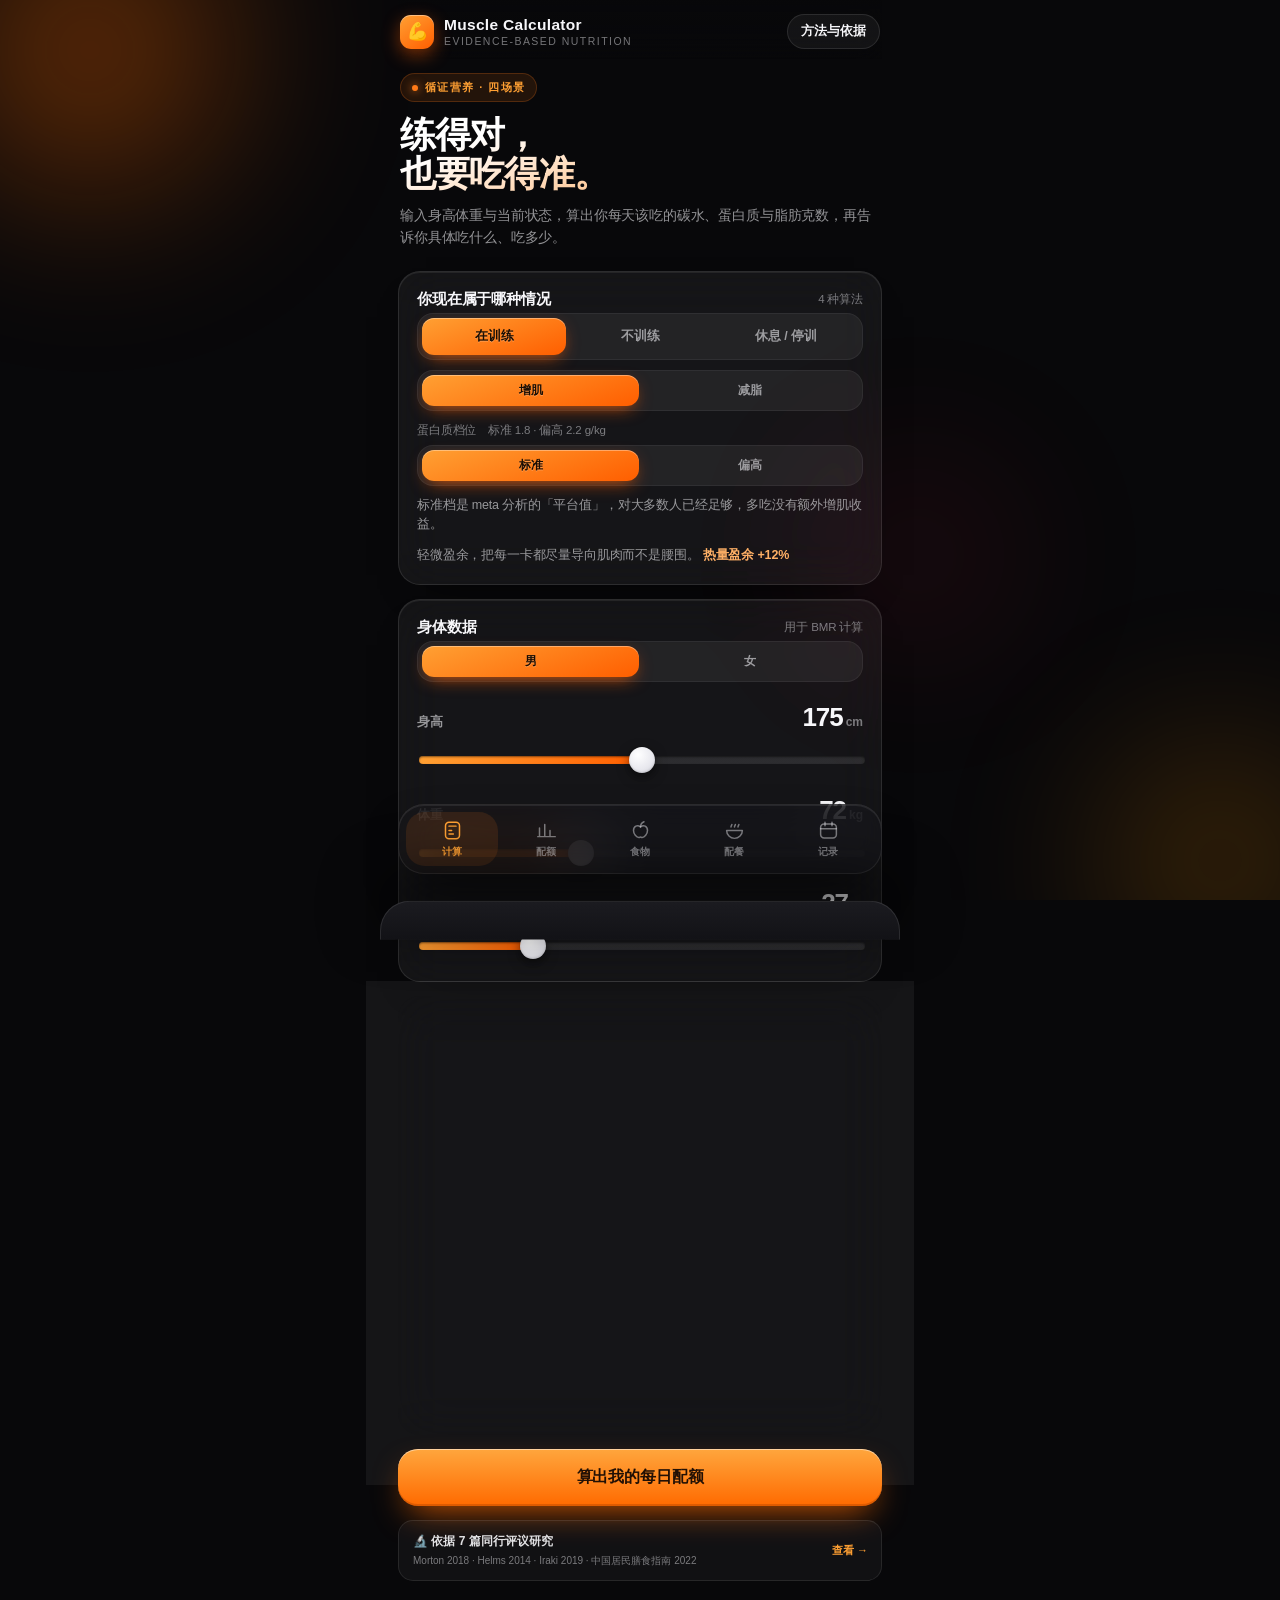
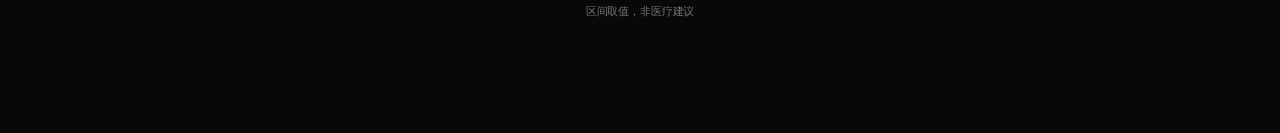
==== commit 18dbee97: "PWA: manifest + service worker + 图标，支持 iPhone/安卓 添加到主屏幕" ====
--- a/index.html
+++ b/index.html
@@ -5,7 +5,8 @@
 <meta name="viewport" content="width=device-width, initial-scale=1, viewport-fit=cover">
 <title>Muscle Calculator · 增肌减脂饮食计算器</title>
 <meta name="theme-color" content="#08080a">
-<meta name="app-build" content="v2026.11.04 · 16ec3fe">
+<link rel="manifest" href="manifest.webmanifest">
+<meta name="app-build" content="v2026.11.04 · f06b76a0">
 <link rel="apple-touch-icon" href="[data-uri]">
 <link rel="icon" type="image/png" href="[data-uri]">
 <meta name="apple-mobile-web-app-capable" content="yes">
@@ -4046,6 +4047,12 @@
 if (state.screen === 'meal') ensureMeal();
 render();
 
+/* ---------------- PWA：注册 Service Worker（仅 http/https 生效） ---------------- */
+if ('serviceWorker' in navigator && location.protocol.startsWith('http')) {
+  window.addEventListener('load', () => {
+    navigator.serviceWorker.register('./sw.js').catch(() => {});
+  });
+}
 </script>
 </body>
 </html>
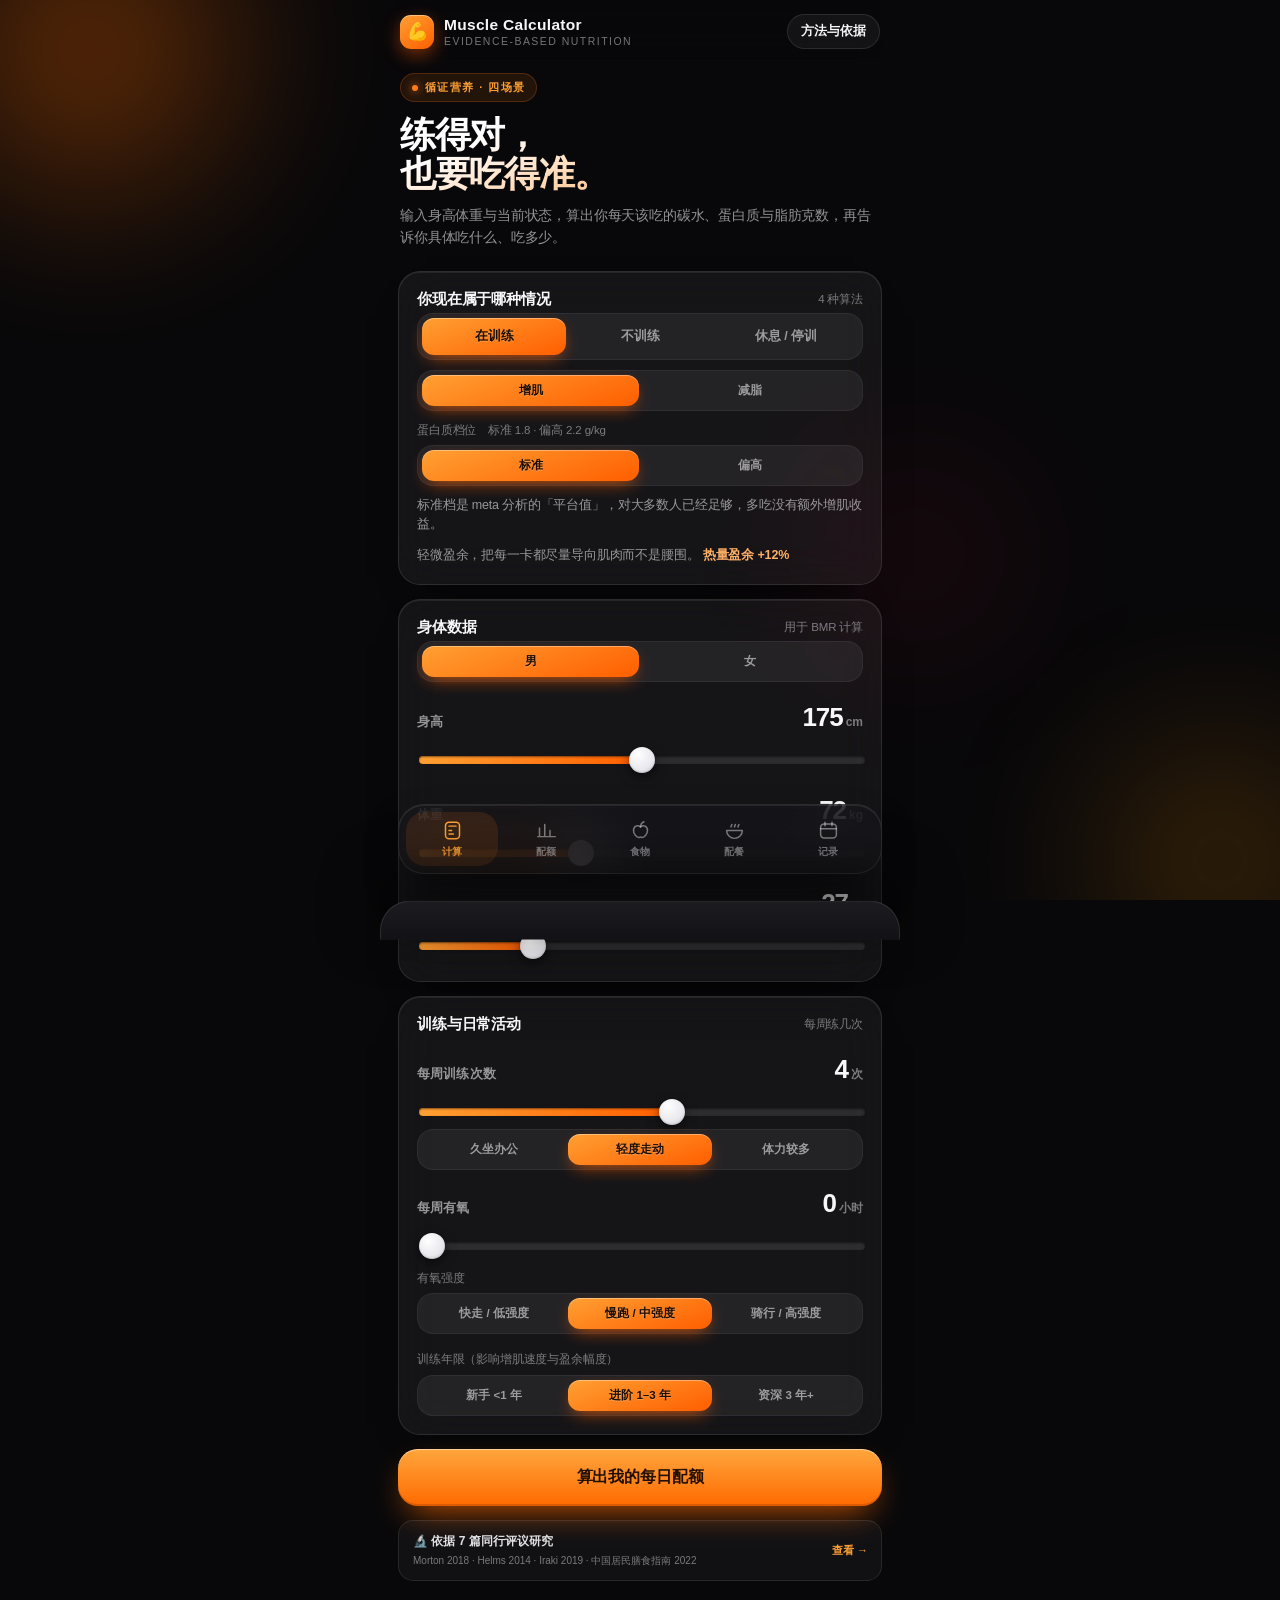
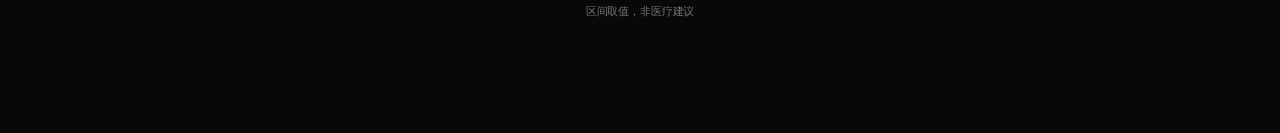
==== commit 0d76d158: "update 2026-11-04 15:57" ====
--- a/index.html
+++ b/index.html
@@ -6,7 +6,7 @@
 <title>Muscle Calculator · 增肌减脂饮食计算器</title>
 <meta name="theme-color" content="#08080a">
 <link rel="manifest" href="manifest.webmanifest">
-<meta name="app-build" content="v2026.11.04 · f06b76a0">
+<meta name="app-build" content="v2026.11.04 · 098cead1">
 <link rel="apple-touch-icon" href="[data-uri]">
 <link rel="icon" type="image/png" href="[data-uri]">
 <meta name="apple-mobile-web-app-capable" content="yes">
@@ -810,6 +810,51 @@
 .chip{min-height:32px}
 .chip.sm{min-height:28px}
 .cal-nav,.cal-today,.lr-del,.stepper button{min-width:34px;min-height:34px}
+
+/* ---------------- 体重 ---------------- */
+.weight-top{display:flex;align-items:flex-end;justify-content:space-between;margin:6px 0 8px}
+.weight-num{font-size:38px;font-weight:800;letter-spacing:-.04em;font-variant-numeric:tabular-nums;line-height:1}
+.weight-num small{font-size:12px;font-weight:600;color:var(--dim-2);margin-left:4px;letter-spacing:0}
+.weight-delta{display:flex;gap:12px;font-size:11px;color:var(--dim-2);font-variant-numeric:tabular-nums}
+.spark{width:100%;height:64px;display:block;margin:4px 0 2px}
+
+/* 工具条 */
+.tool-row{display:flex;gap:8px;margin-bottom:16px;flex-wrap:wrap}
+.tool-row .chip{cursor:pointer}
+
+/* 再来一份 */
+.lr-again{
+  border:1px solid rgba(255,122,24,.3);background:rgba(255,122,24,.1);
+  color:#ffb066;font-family:inherit;font-size:10px;font-weight:650;
+  padding:4px 8px;border-radius:8px;cursor:pointer;white-space:nowrap;flex:0 0 auto;
+  transition:transform .2s var(--spring),background .2s;
+}
+.lr-again:active{transform:scale(.93);background:rgba(255,122,24,.22)}
+
+/* 菜品入口 */
+.dish-entry{
+  width:100%;display:flex;flex-direction:column;gap:2px;align-items:flex-start;
+  padding:12px 14px;margin-bottom:12px;border-radius:16px;
+  background:linear-gradient(100deg,rgba(255,159,10,.12),rgba(255,255,255,.04));
+  border:1px solid rgba(255,159,10,.28);color:var(--txt);
+  font-family:inherit;font-size:12.5px;font-weight:650;text-align:left;cursor:pointer;
+  transition:transform .25s var(--spring),border-color .2s;
+}
+.dish-entry:active{transform:scale(.985);border-color:rgba(255,159,10,.55)}
+.dish-entry .de-sub{font-size:10.5px;color:var(--dim-2);font-weight:500}
+
+/* 菜品列表 */
+.dish-row{
+  display:flex;gap:12px;padding:12px 0;border-bottom:1px solid rgba(255,255,255,.06);
+}
+.dish-row:last-child{border-bottom:0}
+.dish-main{flex:1;min-width:0}
+.dish-name{font-size:13.5px;font-weight:700;display:flex;align-items:baseline;gap:7px;flex-wrap:wrap}
+.dish-portion{font-size:10px;color:var(--dim-2);font-weight:500}
+.dish-note{font-size:10.5px;color:var(--dim-2);margin-top:4px;line-height:1.45}
+.dish-macros{text-align:right;font-size:10px;color:var(--dim-2);white-space:nowrap;line-height:1.6}
+.dish-macros b{font-size:15px;color:var(--txt);font-weight:750}
+.lb-flag.none{background:rgba(255,255,255,.06);color:var(--dim-2)}
 </style>
 </head>
 <body>
@@ -1344,6 +1389,52 @@
   dragonfruit: S(P.round('#e84a7a'))
 });
 
+
+/* 零食插画 */
+P.cookie = (fill = '#d9a05b', chip = '#6b4423') => `
+  <ellipse cx="60" cy="104" rx="26" ry="5" fill="#000" opacity=".2"/>
+  <circle cx="60" cy="62" r="34" fill="${fill}" ${OUT}/>
+  <circle cx="48" cy="50" r="5" fill="${chip}"/><circle cx="72" cy="58" r="5" fill="${chip}"/>
+  <circle cx="56" cy="76" r="4.5" fill="${chip}"/><circle cx="74" cy="78" r="4" fill="${chip}"/>
+  <circle cx="40" cy="70" r="3.5" fill="${chip}"/>`;
+P.cake = (cream = '#ffd9e0', body = '#e8c07a', top = '#e8424a') => `
+  <ellipse cx="60" cy="104" rx="28" ry="5" fill="#000" opacity=".2"/>
+  <path d="M28 52h64v40c0 6-6 10-14 10H42c-8 0-14-4-14-10V52Z" fill="${body}" ${OUT}/>
+  <path d="M28 52h64v12c0 6-14 10-32 10S28 70 28 64V52Z" fill="${cream}" ${OUT}/>
+  <circle cx="60" cy="40" r="8" fill="${top}" ${OUT}/>
+  <path d="M44 78h32M48 88h24" stroke="#c9a05e" stroke-width="4" stroke-linecap="round"/>`;
+P.chocolate = (fill = '#5a3a2a', wrap = '#c9a05e') => `
+  <ellipse cx="60" cy="104" rx="28" ry="5" fill="#000" opacity=".2"/>
+  <path d="M30 44h60v44H30z" fill="${fill}" ${OUT}/>
+  <path d="M50 44v44M70 44v44M30 66h60" stroke="#3a2418" stroke-width="3"/>
+  <path d="M30 44h60v10H30z" fill="${wrap}" ${OUT}/>
+  <path d="M36 58h8M56 58h8M76 58h8" stroke="#7a5438" stroke-width="3" stroke-linecap="round" opacity=".7"/>`;
+P.chips = (bag = '#e8424a', chip = '#ffd166') => `
+  <ellipse cx="60" cy="104" rx="22" ry="5" fill="#000" opacity=".2"/>
+  <path d="M40 26h40l6 66H34l6-66Z" fill="${bag}" ${OUT}/>
+  <path d="M34 34h52" stroke="#ffffff" stroke-width="4" opacity=".35"/>
+  <ellipse cx="52" cy="62" rx="10" ry="7" fill="${chip}" transform="rotate(-18 52 62)"/>
+  <ellipse cx="70" cy="76" rx="10" ry="7" fill="${chip}" transform="rotate(12 70 76)"/>
+  <path d="M46 46c4-4 10-5 14-2" stroke="#ffffff" stroke-width="3" opacity=".5" fill="none"/>`;
+P.icecream = (scoop = '#ffd9e0', cone = '#e8c07a') => `
+  <ellipse cx="60" cy="104" rx="20" ry="5" fill="#000" opacity=".2"/>
+  <path d="M40 44h40l-20 48-20-48Z" fill="${cone}" ${OUT}/>
+  <path d="M46 54l14 32M74 54L60 86" stroke="#c9a05e" stroke-width="3" opacity=".8"/>
+  <circle cx="60" cy="36" r="18" fill="${scoop}" ${OUT}/>
+  <path d="M50 30c4-4 10-5 14-2" stroke="#ffffff" stroke-width="4" opacity=".6" fill="none" stroke-linecap="round"/>`;
+
+Object.assign(ICONS, {
+  cookie: S(P.cookie()),
+  cake: S(P.cake()),
+  chocolate: S(P.chocolate()),
+  darkchoc: S(P.chocolate('#2f1c12')),
+  chips: S(P.chips()),
+  icecream: S(P.icecream()),
+  nut: S(P.nut('#b8864b')),
+  soda: S(P.cup('#c8503a')),
+  tea: S(P.cup('#c9a06e'))
+});
+
 /* ---------- 食物库 ---------- */
 /* 数值为每 100 g 可食部（熟食按熟重、生食按生重），参考《中国食物成分表》第 6 版与 USDA */
 const FOODS = [
@@ -1965,6 +2056,187 @@
     why: '籽提供不溶性纤维，对便秘明显；但糖不算低，一次半个足够。',
     ev: ['dietary'],
     macro: ['膳食纤维 1.6 g（含籽）', '花青素（红心）', '镁']
+  },
+
+  /* ---------- 新增原食材 ---------- */
+  {
+    id: 'millet', cat: 'carb', name: '小米', state: '煮熟', icon: 'oats',
+    kcal: 121, p: 3.5, c: 25.0, f: 1.2, fiber: 0.7,
+    unit: { name: '一小碗', g: 150 }, tag: '养胃',
+    tip: '和米饭轮着吃，别只喝小米粥（粥的碳水密度低，容易喝多）。',
+    why: '含 B 族维生素和色氨酸，口感软，肠胃敏感时的替代主食。',
+    ev: ['dietary']
+  },
+  {
+    id: 'taro', cat: 'carb', name: '芋头', state: '蒸', icon: 'potato',
+    kcal: 56, p: 2.2, c: 12.7, f: 0.2, fiber: 1.0,
+    unit: { name: '一个', g: 150 }, tag: '低热量',
+    tip: '蒸着吃或炖汤，别做芋泥加糖加油；它算主食不算菜。',
+    why: '碳水 12.7 g/100 g 但热量只有 56 kcal，体积大、饱腹强。',
+    ev: ['dietary']
+  },
+  {
+    id: 'duckbreast', cat: 'protein', name: '鸭胸', state: '去皮生重', icon: 'chickenleg',
+    kcal: 130, p: 19.5, c: 0, f: 5.0, fiber: 0,
+    unit: { name: '一块', g: 120 }, tag: '换口味',
+    tip: '去皮煎或烤，别做酱鸭、烤鸭（糖和油都高）。',
+    why: '蛋白 19.5 g 且富含铁，鸡胸吃腻了可以轮换。',
+    ev: ['morton']
+  },
+  {
+    id: 'liver', cat: 'protein', name: '猪肝', state: '生重', icon: 'beef',
+    kcal: 129, p: 19.3, c: 5.0, f: 3.5, fiber: 0,
+    unit: { name: '一小份', g: 80 }, tag: '补铁·维A',
+    tip: '每周 1 次、每次 50–80 g 就够；爆炒前焯水去腥，别过量。',
+    why: '铁和维生素 A 含量极高，但维 A 过量有风险，控制频率。',
+    ev: ['dietary'],
+    macro: ['血红素铁：吸收率高于植物铁', '维生素 A：视力与免疫', '维生素 B12']
+  },
+  {
+    id: 'scallop', cat: 'protein', name: '扇贝', state: '生重', icon: 'clam',
+    kcal: 60, p: 11.1, c: 2.6, f: 0.6, fiber: 0,
+    unit: { name: '6 个', g: 100 }, tag: '高蛋白低脂',
+    tip: '蒜蓉粉丝蒸会把油和粉丝都吃进去，清蒸更划算。',
+    why: '蛋白 11 g、脂肪不到 1 g，贝类里最容易买到的一种。',
+    ev: ['helms']
+  },
+  {
+    id: 'eggwhite', cat: 'protein', name: '蛋清', state: '生重', icon: 'egg',
+    kcal: 48, p: 11.6, c: 1.1, f: 0.1, fiber: 0,
+    unit: { name: '3 个蛋的蛋清', g: 100 }, tag: '纯蛋白',
+    tip: '做蛋清羹或炒蛋清，蛋黄别扔——一天 1–2 个全蛋没问题。',
+    why: '几乎纯蛋白，适合在热量很紧的时候补蛋白。',
+    ev: ['morton']
+  },
+  {
+    id: 'hazelnut', cat: 'fat', name: '榛子', state: '原味', icon: 'nut',
+    kcal: 628, p: 15.0, c: 17.0, f: 61.0, fiber: 9.7,
+    unit: { name: '一小把', g: 15 }, tag: '坚果',
+    tip: '原味带壳，别买糖炒或巧克力涂层。',
+    why: '单不饱和脂肪和维生素 E 含量高，是坚果里风味最足的之一。',
+    ev: ['dietary']
+  },
+  {
+    id: 'pinenut', cat: 'fat', name: '松子', state: '原味', icon: 'nut',
+    kcal: 698, p: 13.7, c: 13.0, f: 68.4, fiber: 3.7,
+    unit: { name: '一勺', g: 10 }, tag: '高热量',
+    tip: '撒在菜上提味即可，10 g 就 70 kcal，别当零食嗑。',
+    why: '脂肪密度最高的坚果之一，控量比选种类更重要。',
+    ev: ['dietary']
+  },
+  {
+    id: 'flaxoil', cat: 'fat', name: '亚麻籽油', state: '冷榨', icon: 'oliveoil',
+    kcal: 899, p: 0, c: 0, f: 99.9, fiber: 0,
+    unit: { name: '一瓷勺', g: 10 }, tag: 'Omega-3',
+    tip: '只能凉拌，别加热（烟点低，高温会破坏 ALA）。',
+    why: '植物性 α-亚麻酸最直接的来源，和橄榄油轮换用。',
+    ev: ['dietary']
+  },
+
+  /* ---------- 零食 ---------- */
+  {
+    id: 'sodacracker', cat: 'snack', name: '苏打饼干', state: '每 100 g', icon: 'cookie',
+    kcal: 408, p: 8.4, c: 76.0, f: 7.7, fiber: 2.1,
+    unit: { name: '4 片', g: 25 }, tag: '高碳水',
+    tip: '看着“清淡”，其实 4 片就 100 kcal，且几乎全是精制碳水。',
+    why: 'GI 高、饱腹差，最容易一包吃完——按片数拿，别拿着袋子吃。',
+    ev: ['dietary']
+  },
+  {
+    id: 'cookie', cat: 'snack', name: '曲奇饼干', state: '每 100 g', icon: 'cookie',
+    kcal: 546, p: 6.0, c: 65.0, f: 29.0, fiber: 1.8,
+    unit: { name: '3 块', g: 30 }, tag: '糖油混合',
+    tip: '黄油+糖的典型组合，3 块约 160 kcal，等于半碗饭。',
+    why: '脂肪 29%、碳水 65%，是“糖油混合物”的标准样本。',
+    ev: ['dietary']
+  },
+  {
+    id: 'digestive', cat: 'snack', name: '消化饼干', state: '每 100 g', icon: 'cookie',
+    kcal: 471, p: 7.0, c: 67.0, f: 20.0, fiber: 3.5,
+    unit: { name: '2 片', g: 30 }, tag: '名字误导',
+    tip: '“助消化”是营销词，热量并不低，2 片约 140 kcal。',
+    why: '纤维略高于普通饼干，但脂肪仍有 20%，不能当健康食品。',
+    ev: ['dietary']
+  },
+  {
+    id: 'spongecake', cat: 'snack', name: '蛋糕（海绵）', state: '每 100 g', icon: 'cake',
+    kcal: 347, p: 7.0, c: 55.0, f: 12.0, fiber: 1.0,
+    unit: { name: '一块', g: 80 }, tag: '高糖',
+    tip: '一块 80 g 约 280 kcal；奶油蛋糕再翻一倍。',
+    why: '糖占比高、蛋白低，血糖冲得快，饿得也快。',
+    ev: ['dietary']
+  },
+  {
+    id: 'cheesecake', cat: 'snack', name: '芝士蛋糕', state: '每 100 g', icon: 'cake',
+    kcal: 321, p: 6.0, c: 25.0, f: 22.0, fiber: 0.4,
+    unit: { name: '一块', g: 100 }, tag: '高脂',
+    tip: '一块 100 g 约 320 kcal，脂肪比蛋白还多。',
+    why: '奶油奶酪带来大量饱和脂肪，偶尔吃、按块计量。',
+    ev: ['dietary']
+  },
+  {
+    id: 'dark70', cat: 'snack', name: '黑巧克力 70%', state: '每 100 g', icon: 'darkchoc',
+    kcal: 598, p: 7.8, c: 45.9, f: 42.6, fiber: 10.9,
+    unit: { name: '2 小块', g: 20 }, tag: '高可可',
+    tip: '20 g 约 120 kcal；可可含量越高，糖越少、苦味越重。',
+    why: '70% 可可的多酚含量高，但脂肪仍有 42%，属于“高热量健康食物”。',
+    ev: ['dietary']
+  },
+  {
+    id: 'dark85', cat: 'snack', name: '黑巧克力 85%', state: '每 100 g', icon: 'darkchoc',
+    kcal: 592, p: 9.7, c: 34.0, f: 46.0, fiber: 11.0,
+    unit: { name: '2 小块', g: 20 }, tag: '低糖',
+    tip: '同重量下糖比 70% 少 1/4，但脂肪更高，别因此多吃。',
+    why: '糖低、可可高，适合控糖又想吃甜的人，仍要限量。',
+    ev: ['dietary']
+  },
+  {
+    id: 'milkchoc', cat: 'snack', name: '牛奶巧克力', state: '每 100 g', icon: 'chocolate',
+    kcal: 535, p: 7.6, c: 59.0, f: 30.0, fiber: 3.4,
+    unit: { name: '一排', g: 30 }, tag: '高糖',
+    tip: '糖接近 60%，一条 30 g 约 160 kcal，是“糖+脂肪”双高。',
+    why: '与黑巧相比糖多、可可少，控糖期尽量选 70% 以上。',
+    ev: ['dietary']
+  },
+  {
+    id: 'whitechoc', cat: 'snack', name: '白巧克力', state: '每 100 g', icon: 'chocolate',
+    kcal: 539, p: 5.9, c: 59.0, f: 32.0, fiber: 0,
+    unit: { name: '2 块', g: 20 }, tag: '无可可',
+    tip: '白巧不含可可固形物，本质是可可脂+糖，营养价值最低。',
+    why: '几乎没有多酚，糖脂比最高的一类巧克力。',
+    ev: ['dietary']
+  },
+  {
+    id: 'chips', cat: 'snack', name: '薯片', state: '每 100 g', icon: 'chips',
+    kcal: 536, p: 7.0, c: 53.0, f: 34.0, fiber: 4.4,
+    unit: { name: '一小袋', g: 40 }, tag: '油炸',
+    tip: '一小袋 40 g 约 215 kcal，且几乎没有饱腹感。',
+    why: '油炸+精制淀粉+盐，是最容易过量的一类零食。',
+    ev: ['cooking']
+  },
+  {
+    id: 'icecream', cat: 'snack', name: '冰淇淋', state: '每 100 g', icon: 'icecream',
+    kcal: 207, p: 3.5, c: 24.0, f: 11.0, fiber: 0.5,
+    unit: { name: '一个球', g: 60 }, tag: '糖脂',
+    tip: '一个球约 124 kcal；甜筒的脆皮再加 60–80 kcal。',
+    why: '糖和饱和脂肪都不低，但单份热量可控，偶尔吃不必内疚。',
+    ev: ['dietary']
+  },
+  {
+    id: 'milktea', cat: 'snack', name: '奶茶（全糖）', state: '每 100 ml', icon: 'tea',
+    kcal: 60, p: 0.6, c: 11.0, f: 1.8, fiber: 0,
+    unit: { name: '一杯', g: 500 }, tag: '液体热量',
+    tip: '一杯 500 ml 全糖奶茶 ≈ 300 kcal、55 g 糖；选三分糖能砍掉一半。',
+    why: '液体热量最不占肚子，是“明明没吃多少却胖了”的常见原因。',
+    ev: ['dietary']
+  },
+  {
+    id: 'cola', cat: 'snack', name: '可乐', state: '每 100 ml', icon: 'soda',
+    kcal: 43, p: 0, c: 10.6, f: 0, fiber: 0,
+    unit: { name: '一罐', g: 330 }, tag: '纯糖',
+    tip: '一罐 330 ml 约 35 g 糖，等于 7 块方糖。',
+    why: '纯添加糖、零营养，是膳食指南明确建议限制的一类。',
+    ev: ['dietary']
   }
 ];
 
@@ -2091,6 +2363,35 @@
   return seq;
 }
 
+
+/* ---------- 常见外食菜品（按「一份」估算，仅作参考） ---------- */
+const DISHES = [
+  { id: 'hongshaorou', name: '红烧肉', portion: '一份 150 g', kcal: 600, p: 15, c: 8, f: 56, note: '五花肉+糖，脂肪最高的一类' },
+  { id: 'gongbaojiding', name: '宫保鸡丁', portion: '一份 200 g', kcal: 380, p: 22, c: 14, f: 26, note: '油和花生都不少' },
+  { id: 'yuxiangrousi', name: '鱼香肉丝', portion: '一份 200 g', kcal: 340, p: 16, c: 16, f: 24, note: '糖醋口，糖不低' },
+  { id: 'fanqiechaodan', name: '番茄炒蛋', portion: '一份 200 g', kcal: 260, p: 12, c: 9, f: 19, note: '家常做法要放两次油' },
+  { id: 'mapodoufu', name: '麻婆豆腐', portion: '一份 200 g', kcal: 300, p: 14, c: 10, f: 22, note: '豆腐吸油，油比看起来多' },
+  { id: 'qingzhengluyu', name: '清蒸鲈鱼', portion: '一条 200 g', kcal: 210, p: 30, c: 2, f: 9, note: '外食里少见的低油选择' },
+  { id: 'shuizhuniurou', name: '水煮牛肉', portion: '一份 250 g', kcal: 520, p: 28, c: 10, f: 40, note: '油在汤里，捞着吃能少一半' },
+  { id: 'ganbiandoujiao', name: '干煸豆角', portion: '一份 200 g', kcal: 290, p: 6, c: 12, f: 24, note: '多数店是油炸过的' },
+  { id: 'disanxian', name: '地三鲜', portion: '一份 250 g', kcal: 420, p: 6, c: 30, f: 30, note: '茄子土豆都过油' },
+  { id: 'tudousi', name: '酸辣土豆丝', portion: '一份 200 g', kcal: 190, p: 3, c: 24, f: 9, note: '它算主食，不算蔬菜' },
+  { id: 'qingjiaorousi', name: '青椒肉丝', portion: '一份 200 g', kcal: 300, p: 18, c: 8, f: 21, note: '相对均衡，注意油' },
+  { id: 'huiguorou', name: '回锅肉', portion: '一份 150 g', kcal: 480, p: 14, c: 8, f: 44, note: '五花肉+豆瓣酱，高脂' },
+  { id: 'tangculiji', name: '糖醋里脊', portion: '一份 200 g', kcal: 520, p: 18, c: 45, f: 28, note: '挂糊油炸+糖醋汁' },
+  { id: 'kelejichi', name: '可乐鸡翅', portion: '一份 200 g', kcal: 430, p: 22, c: 18, f: 29, note: '糖和鸡皮都在这' },
+  { id: 'niumian', name: '牛肉面', portion: '一碗 600 g', kcal: 650, p: 28, c: 85, f: 18, note: '汤里的油别全喝' },
+  { id: 'lanzhou', name: '兰州拉面', portion: '一碗 600 g', kcal: 550, p: 22, c: 80, f: 12, note: '面多肉少，蛋白偏低' },
+  { id: 'danchaofan', name: '蛋炒饭', portion: '一份 350 g', kcal: 620, p: 14, c: 80, f: 24, note: '一份油约 15 g' },
+  { id: 'jiaozi', name: '饺子（猪肉白菜）', portion: '10 个 250 g', kcal: 500, p: 20, c: 55, f: 22, note: '馅里的肥肉和油' },
+  { id: 'baozi', name: '包子（猪肉）', portion: '2 个 200 g', kcal: 460, p: 16, c: 60, f: 17, note: '面多、馅少' },
+  { id: 'malatang', name: '麻辣烫', portion: '一份 500 g（不含汤）', kcal: 480, p: 25, c: 40, f: 24, note: '不喝汤能省 100 kcal' },
+  { id: 'huangmenji', name: '黄焖鸡米饭', portion: '一份', kcal: 780, p: 32, c: 90, f: 30, note: '一份顶两顿，汤汁别拌饭' },
+  { id: 'zhaji', name: '炸鸡', portion: '2 块 200 g', kcal: 560, p: 30, c: 25, f: 38, note: '裹粉吸油，去皮能少 1/3' },
+  { id: 'hanbao', name: '汉堡（牛肉）', portion: '1 个', kcal: 520, p: 25, c: 42, f: 28, note: '酱料贡献不少脂肪' },
+  { id: 'pisa', name: '披萨', portion: '2 片', kcal: 480, p: 20, c: 50, f: 22, note: '芝士拉丝就是脂肪' }
+];
+
 /* ---------- 核心研究（用于「科学依据」页，链接优先国内可直连） ---------- */
 const STUDIES = [
   {
@@ -2247,7 +2548,8 @@
   carb: { label: '碳水', color: '#ffd60a', icon: '🍚' },
   protein: { label: '蛋白', color: '#ff6482', icon: '🍗' },
   fat: { label: '脂肪', color: '#64d2ff', icon: '🥑' },
-  veg: { label: '果蔬', color: '#3ddc84', icon: '🥦' }
+  veg: { label: '果蔬', color: '#3ddc84', icon: '🥦' },
+  snack: { label: '零食', color: '#ff9f0a', icon: '🍪' }
 };
 </script>
 <script>/* ================== Muscle Calculator · 逻辑层 ================== */
@@ -2277,6 +2579,7 @@
   proteinTier: 'std',          // std | high
   kcalOffset: 0,               // 根据反馈手动调节的热量
   logs: [],                    // 餐次记录（最多 90 条）
+  weights: [],                 // 体重记录（最多 400 条）
   days: {},                    // 每日汇总（保留 400 天）
   logView: 'today',            // today | calendar | history
   calMonth: null,              // 'YYYY-MM'
@@ -2776,7 +3079,7 @@
   <div style="margin:12px 0 10px">
     ${segHTML('foodCat', [
       { v: 'carb', t: '碳水' }, { v: 'protein', t: '蛋白' },
-      { v: 'fat', t: '脂肪' }, { v: 'veg', t: '果蔬' }
+      { v: 'fat', t: '脂肪' }, { v: 'veg', t: '果蔬' }, { v: 'snack', t: '零食' }
     ], state.foodCat)}
   </div>
   <div class="food-search">
@@ -2785,6 +3088,10 @@
     <span class="fs-count" id="foodCount">${list.length} 种</span>
   </div>
   ${state.foodCat === 'veg' ? `<div class="pill-note" style="margin:0 0 12px"><span class="i">🥬</span><span>目标：蔬菜 <b>300–500 g</b>、水果 <b>200–350 g</b>，每天至少 <b>3 种颜色</b>。深色蔬菜（菠菜、西兰花）占一半，水果尽量整吃而不是榨汁。</span></div>` : ''}
+  <button class="dish-entry" data-action="dishes">
+    <span>🍜 外食 / 菜品估算</span>
+    <span class="de-sub">${DISHES.length} 道常见菜，按「一份」算 →</span>
+  </button>
   <div class="food-list" id="foodList">
     ${list.map((f, i) => foodCardHTML(f, i)).join('')}
   </div>
@@ -2990,13 +3297,19 @@
   const mid = (r.scene.rate[0] + r.scene.rate[1]) / 2;
   const t = state.tune;
   if (!t) {
-    const start = state.weight;
+    const wt = weightTrend();
     const weeks = 2;
-    state.tune = {
-      weeks, start,
-      now: Math.round((start * (1 + mid * weeks)) * 10) / 10,
-      strength: 'same', energy: 'ok'
-    };
+    // 有体重记录就用真实数据：两周前 vs 现在
+    if (wt.last && wt.w14 && wt.last.d >= dstr(addDays(new Date(), -14))) {
+      state.tune = { weeks, start: wt.w14, now: wt.last.kg, strength: 'same', energy: 'ok' };
+    } else {
+      const start = wt.last ? wt.last.kg : state.weight;
+      state.tune = {
+        weeks, start,
+        now: Math.round((start * (1 + mid * weeks)) * 10) / 10,
+        strength: 'same', energy: 'ok'
+      };
+    }
   }
   return state.tune;
 }
@@ -3133,6 +3446,172 @@
   renderTuneSheet();
 }
 
+/* ---------------- 体重记录 ---------------- */
+function addWeight(date, kg) {
+  const i = state.weights.findIndex(w => w.d === date);
+  if (i >= 0) state.weights[i].kg = kg;
+  else state.weights.push({ d: date, kg });
+  state.weights.sort((a, b) => a.d.localeCompare(b.d));
+  if (state.weights.length > 400) state.weights = state.weights.slice(-400);
+  save();
+}
+
+function weightAt(daysAgo) {
+  const target = dstr(addDays(new Date(), -daysAgo));
+  const before = state.weights.filter(w => w.d <= target).pop();
+  return before ? before.kg : null;
+}
+
+function weightTrend() {
+  const last = state.weights[state.weights.length - 1] || null;
+  const w7 = weightAt(7), w14 = weightAt(14);
+  const series = state.weights.slice(-30);
+  return {
+    last, w7, w14,
+    d7: last && w7 ? round(last.kg - w7, 1) : null,
+    d14: last && w14 ? round(last.kg - w14, 1) : null,
+    series
+  };
+}
+
+function sparkline(series) {
+  if (series.length < 2) return '';
+  const vals = series.map(x => x.kg);
+  const min = Math.min(...vals), max = Math.max(...vals);
+  const span = max - min || 1;
+  const W = 300, H = 64, pad = 6;
+  const pts = series.map((x, i) => {
+    const px = pad + i * (W - pad * 2) / (series.length - 1);
+    const py = H - pad - (x.kg - min) / span * (H - pad * 2);
+    return `${px.toFixed(1)},${py.toFixed(1)}`;
+  }).join(' ');
+  const lastPt = pts.split(' ').pop();
+  return `<svg class="spark" viewBox="0 0 ${W} ${H}" preserveAspectRatio="none">
+    <polyline points="${pts}" fill="none" stroke="url(#sparkGrad)" stroke-width="2.5" stroke-linejoin="round" stroke-linecap="round"/>
+    <defs><linearGradient id="sparkGrad" x1="0" y1="0" x2="1" y2="0">
+      <stop offset="0%" stop-color="#ff9f0a"/><stop offset="100%" stop-color="#ff453a"/>
+    </linearGradient></defs>
+    <circle cx="${lastPt.split(',')[0]}" cy="${lastPt.split(',')[1]}" r="3.5" fill="#fff"/>
+  </svg>`;
+}
+
+function weightCard() {
+  const t = weightTrend();
+  if (!t.last) {
+    return `<div class="card">
+      <div class="card-title"><h3>体重</h3><span class="card-hint">建议每周同一天称</span></div>
+      <div class="empty-note">还没有体重记录。体重是判断「吃对没吃对」最直接的指标，比每天称更准的是看 7 天平均。</div>
+      <button class="btn-secondary" style="margin-top:12px" data-action="add-weight">＋ 记录体重</button>
+    </div>`;
+  }
+  const d7 = t.d7 === null ? '—' : `${t.d7 > 0 ? '+' : ''}${t.d7} kg`;
+  const d14 = t.d14 === null ? '—' : `${t.d14 > 0 ? '+' : ''}${t.d14} kg`;
+  return `<div class="card">
+    <div class="card-title"><h3>体重</h3><span class="card-hint">${t.last.d}</span></div>
+    <div class="weight-top">
+      <div class="weight-num">${t.last.kg}<small>kg</small></div>
+      <div class="weight-delta">
+        <span>7 天 ${d7}</span><span>14 天 ${d14}</span>
+      </div>
+    </div>
+    ${sparkline(t.series)}
+    <div class="btn-row" style="margin-top:12px">
+      <button class="btn-secondary" data-action="add-weight">记录体重</button>
+      <button class="btn-secondary" data-action="tune">看调整建议</button>
+    </div>
+  </div>`;
+}
+
+function openWeightSheet() {
+  const t = weightTrend();
+  const latest = t.last ? t.last.kg : state.weight;
+  sheetHTML(`
+    <h2>记录体重</h2>
+    <div class="sub">晨起空腹、排空后称最稳定；看 7 天平均，别被单日波动影响</div>
+    <label class="lf-date"><span>日期</span><input type="date" id="weightDate" value="${dstr()}" max="${dstr()}"></label>
+    <div class="field" style="margin-top:18px">
+      <div class="field-head">
+        <span class="field-label">体重</span>
+        <span class="field-value lv-wrap"><input class="lv-input" type="number" inputmode="decimal" id="weightKg" value="${latest}" step="0.1" min="30" max="250"><small>kg</small></span>
+      </div>
+    </div>
+    <button class="btn-primary" style="margin-top:18px" data-save-weight="1"><span class="shine"></span>保存</button>
+  `);
+}
+
+/* ---------------- 导出 / 导入 / 提醒 ---------------- */
+function exportData() {
+  const payload = {
+    app: 'muscle-calculator', version: 2, exported: new Date().toISOString(),
+    logs: state.logs, days: state.days, weights: state.weights,
+    settings: {
+      group: state.group, goal: state.goal, rest: state.rest, sex: state.sex,
+      height: state.height, weight: state.weight, age: state.age,
+      sessions: state.sessions, activity: state.activity, meals: state.meals,
+      proteinTier: state.proteinTier, kcalOffset: state.kcalOffset,
+      cardioH: state.cardioH, cardioInt: state.cardioInt, trainTime: state.trainTime
+    }
+  };
+  downloadFile(JSON.stringify(payload, null, 2), `muscle-calculator-${dstr()}.json`, 'application/json');
+}
+
+function importData(file) {
+  const reader = new FileReader();
+  reader.onload = () => {
+    try {
+      const d = JSON.parse(reader.result);
+      if (!d || d.app !== 'muscle-calculator') throw new Error('不是本应用导出的文件');
+      if (Array.isArray(d.logs)) state.logs = d.logs.slice(0, 90);
+      if (d.days && typeof d.days === 'object') state.days = d.days;
+      if (Array.isArray(d.weights)) state.weights = d.weights.slice(-400);
+      if (d.settings) Object.assign(state, d.settings);
+      save(); closeSheet(); render({ top: true });
+      alert(`已导入：${state.logs.length} 条餐次、${Object.keys(state.days).length} 天汇总、${state.weights.length} 条体重`);
+    } catch (e) {
+      alert('导入失败：' + e.message);
+    }
+  };
+  reader.readAsText(file);
+}
+
+function downloadFile(text, name, type) {
+  try {
+    const blob = new Blob([text], { type });
+    const url = URL.createObjectURL(blob);
+    const a = document.createElement('a');
+    a.href = url; a.download = name;
+    document.body.appendChild(a); a.click(); a.remove();
+    setTimeout(() => URL.revokeObjectURL(url), 1000);
+  } catch (e) {
+    // 某些环境没有 createObjectURL，退化成 data URI
+    const a = document.createElement('a');
+    a.href = 'data:' + type + ';charset=utf-8,' + encodeURIComponent(text);
+    a.download = name;
+    document.body.appendChild(a); a.click(); a.remove();
+  }
+}
+
+/* 生成每日提醒日历（.ics），任何手机都能导入 */
+function downloadReminder() {
+  const now = new Date();
+  const stamp = now.toISOString().replace(/[-:]/g, '').split('.')[0] + 'Z';
+  const y = now.getFullYear(), m = pad2(now.getMonth() + 1), d = pad2(now.getDate());
+  const ics = [
+    'BEGIN:VCALENDAR', 'VERSION:2.0', 'PRODID:-//Muscle Calculator//CN', 'CALSCALE:GREGORIAN',
+    'BEGIN:VEVENT',
+    `UID:mc-reminder-${Date.now()}@local`,
+    `DTSTAMP:${stamp}`,
+    `DTSTART:${y}${m}${d}T200000`,
+    'DURATION:PT10M',
+    'RRULE:FREQ=DAILY',
+    'SUMMARY:记录今天的饮食',
+    'DESCRIPTION:打开 Muscle Calculator，花 30 秒记一餐。',
+    'BEGIN:VALARM', 'TRIGGER:-PT5M', 'ACTION:DISPLAY', 'DESCRIPTION:记录今天的饮食', 'END:VALARM',
+    'END:VEVENT', 'END:VCALENDAR'
+  ].join('\r\n');
+  downloadFile(ics, 'muscle-calculator-reminder.ics', 'text/calendar');
+}
+
 /* ---------------- 餐次记录 & 日历 ---------------- */
 const MEALS = [
   { v: 'breakfast', t: '早餐', icon: '🌅' },
@@ -3252,8 +3731,10 @@
     .map(([label, val, target, unit, color]) => {
       const pct = clamp(val / (target * 1.5) * 100, 0, 100);
       const diff = Math.round(val - target);
-      const verdict = val > target * 1.15 ? 'high' : val < target * 0.85 ? 'low' : 'ok';
-      const tag = verdict === 'ok' ? '达标' : verdict === 'high' ? `+${diff} ${unit}` : `${diff} ${unit}`;
+      const verdict = now.meals === 0 ? 'none' : val > target * 1.15 ? 'high' : val < target * 0.85 ? 'low' : 'ok';
+      const tag = verdict === 'ok' ? '达标'
+        : verdict === 'none' ? '未记录'
+        : verdict === 'high' ? `+${diff} ${unit}` : `${diff} ${unit}`;
       return `<div class="log-bar">
         <div class="lb-top">
           <span>${label}</span>
@@ -3275,6 +3756,8 @@
     <button class="btn-primary" style="margin-top:14px" data-action="add-meal"><span class="shine"></span>＋ 记录一餐</button>
   </div>
 
+  ${weightCard()}
+
   <div class="card">
     <div class="card-title"><h3>今天的记录</h3><span class="card-hint">${meals.length} 餐</span></div>
     ${meals.length ? meals.map(e => logRowHTML(e)).join('') : `<div class="empty-note">还没有记录。点上面的按钮，把今天这顿记下来。</div>`}
@@ -3293,6 +3776,7 @@
       <div class="lr-macros">碳 ${e.c} · 蛋 ${e.p} · 脂 ${e.f} g${e.oil ? ` · 含烹调油 ${e.oil} g` : ''}</div>
     </div>
     <div class="lr-kcal">${kcal}<small>kcal</small></div>
+    <button class="lr-again" data-again="${e.id}">再来一份</button>
     <button class="lr-del" data-del="${e.id}" aria-label="删除">✕</button>
   </div>`;
 }
@@ -3418,6 +3902,11 @@
   const dates = Object.keys(byDate).sort().reverse();
 
   return `${logHeader('每一餐的记录', `最多保存 ${LOG_MAX} 条；日历状态不受清理影响。`)}
+  <div class="tool-row">
+    <button class="chip sm" data-action="export-data">⬇️ 导出备份</button>
+    <button class="chip sm" data-action="import-data">⬆️ 导入</button>
+    <button class="chip sm" data-action="reminder">⏰ 每日提醒</button>
+  </div>
   ${list.length ? dates.map(d => {
     const v = dayVerdict(d);
     const kcal = byDate[d].reduce((a, e) => a + e.c * 4 + e.p * 4 + e.f * 9, 0);
@@ -3538,6 +4027,26 @@
     <div class="status-chip ${v.status}" style="margin-bottom:14px">${st[0]}</div>
     ${body}
     <button class="btn-secondary" style="margin-top:16px" data-add-date="${date}">＋ 补记这一天的某一餐</button>
+  `);
+}
+
+/* ---------------- 外食菜品 ---------------- */
+function openDishes() {
+  const rows = DISHES.map(d => `<div class="dish-row">
+    <div class="dish-main">
+      <div class="dish-name">${d.name}<span class="dish-portion">${d.portion}</span></div>
+      <div class="dish-note">${d.note}</div>
+    </div>
+    <div class="dish-macros">
+      <b>${d.kcal}</b> kcal<br>
+      <span>碳 ${d.c} · 蛋 ${d.p} · 脂 ${d.f}</span>
+    </div>
+  </div>`).join('');
+  sheetHTML(`
+    <h2>外食菜品</h2>
+    <div class="sub">按「一份」估算，含做菜油；实际因店而异，仅供参考</div>
+    ${rows}
+    <div class="pill-note" style="margin-top:14px"><span class="i">💡</span><span>外食的油通常比家里多 50% 以上。点菜时优先选蒸、煮、白灼、清炒，重油菜用筷子在盘边刮一下。</span></div>
   `);
 }
 
@@ -3759,7 +4268,7 @@
 
 /* ---------------- 事件 ---------------- */
 document.addEventListener('click', (ev) => {
-  const t = ev.target.closest('[data-action],[data-seg],[data-tab],[data-food],[data-pick],[data-step],[data-veg-toggle],[data-add],[data-slider],[data-tstep],[data-apply-tune],[data-reset-tune],[data-edit],[data-del],[data-del-now],[data-save-entry],[data-add-date],[data-cal],[data-day],[data-method],[data-traintime],[data-swap]');
+  const t = ev.target.closest('[data-action],[data-seg],[data-tab],[data-food],[data-pick],[data-step],[data-veg-toggle],[data-add],[data-slider],[data-tstep],[data-apply-tune],[data-reset-tune],[data-edit],[data-del],[data-del-now],[data-save-entry],[data-add-date],[data-cal],[data-day],[data-method],[data-traintime],[data-swap],[data-save-weight],[data-again]');
   if (!t) return;
 
   /* 底部导航 */
@@ -3821,6 +4330,18 @@
   if (t.dataset.delNow) {
     removeEntry(t.dataset.delNow); closeSheet(); render(); return;
   }
+  if (t.dataset.saveWeight) {
+    const kg = parseFloat($('#weightKg').value);
+    const dt = $('#weightDate').value || dstr();
+    if (kg >= 30 && kg <= 250) { addWeight(dt, Math.round(kg * 10) / 10); closeSheet(); render(); }
+    return;
+  }
+  if (t.dataset.again) {
+    const e = state.logs.find(x => x.id === t.dataset.again);
+    if (!e) return;
+    openEntry({ date: dstr(), meal: e.meal, c: e.c, p: e.p, f: Math.max(0, e.f - (e.oil || 0)), oil: e.oil || 0 });
+    return;
+  }
   if (t.dataset.saveEntry) {
     const d = state.draft;
     if (!d) return;
@@ -3872,6 +4393,11 @@
   if (t.dataset.action === 'calc') { go('result'); return; }
   if (t.dataset.action === 'tune') { openTune(); return; }
   if (t.dataset.action === 'science') { openScience(); return; }
+  if (t.dataset.action === 'add-weight') { openWeightSheet(); return; }
+  if (t.dataset.action === 'export-data') { exportData(); return; }
+  if (t.dataset.action === 'import-data') { importFile(); return; }
+  if (t.dataset.action === 'reminder') { downloadReminder(); return; }
+  if (t.dataset.action === 'dishes') { openDishes(); return; }
   if (t.dataset.action === 'add-meal') { openEntry(null); return; }
   if (t.dataset.action === 'goto-food') { go('food'); return; }
   if (t.dataset.action === 'goto-meal') { go('meal'); return; }
@@ -4043,6 +4569,14 @@
 $('#sheetMask').addEventListener('click', closeSheet);
 document.addEventListener('keydown', e => { if (e.key === 'Escape') closeSheet(); });
 
+function importFile() {
+  const input = document.createElement('input');
+  input.type = 'file';
+  input.accept = 'application/json,.json';
+  input.onchange = () => { if (input.files[0]) importData(input.files[0]); };
+  input.click();
+}
+
 /* 启动 */
 if (state.screen === 'meal') ensureMeal();
 render();
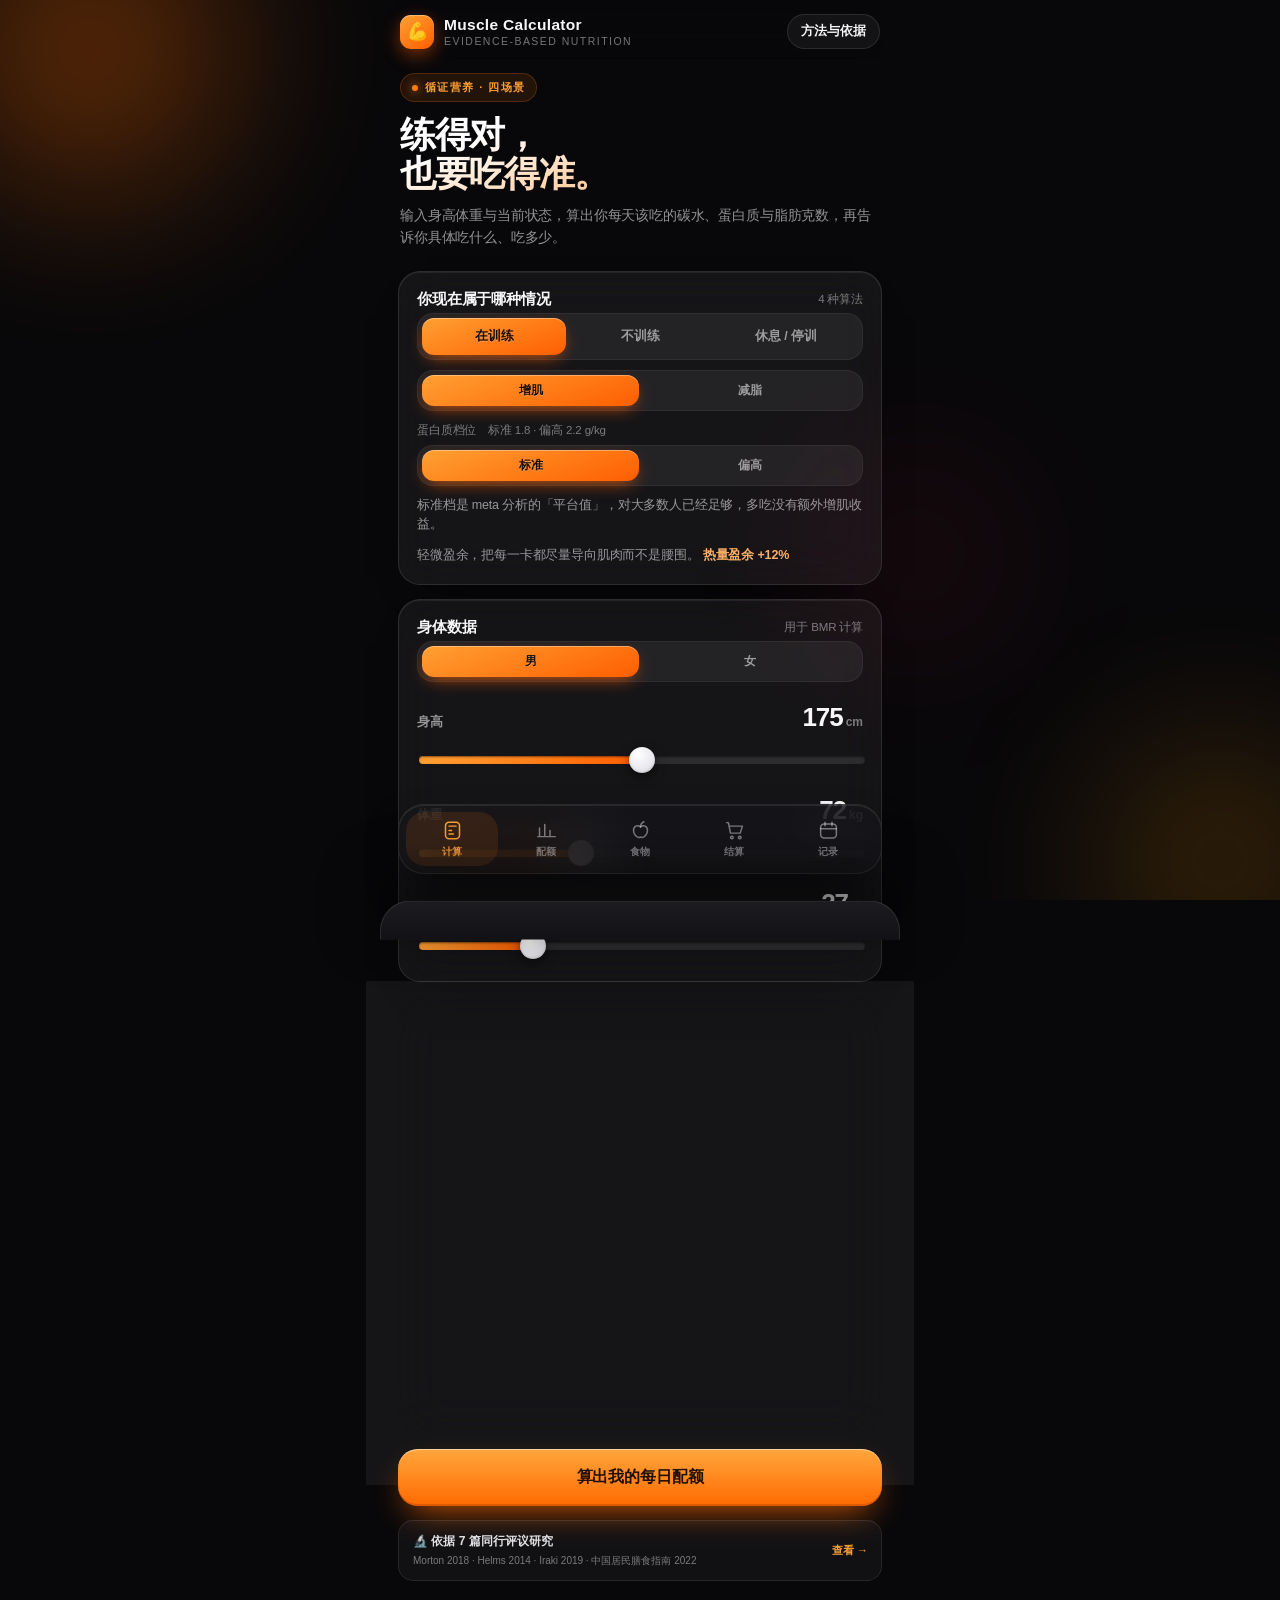
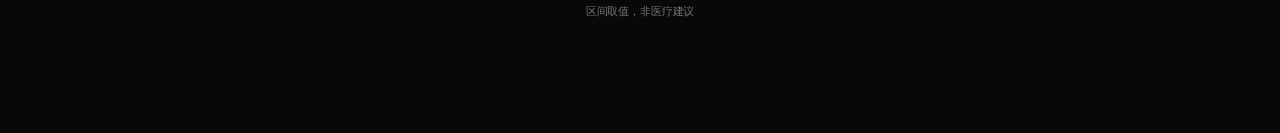
==== commit 7270c89d: "update 2026-11-04 16:27" ====
--- a/index.html
+++ b/index.html
@@ -6,7 +6,7 @@
 <title>Muscle Calculator · 增肌减脂饮食计算器</title>
 <meta name="theme-color" content="#08080a">
 <link rel="manifest" href="manifest.webmanifest">
-<meta name="app-build" content="v2026.11.04 · 098cead1">
+<meta name="app-build" content="v2026.11.04 · b3a7aea7">
 <link rel="apple-touch-icon" href="[data-uri]">
 <link rel="icon" type="image/png" href="[data-uri]">
 <meta name="apple-mobile-web-app-capable" content="yes">
@@ -855,6 +855,107 @@
 .dish-macros{text-align:right;font-size:10px;color:var(--dim-2);white-space:nowrap;line-height:1.6}
 .dish-macros b{font-size:15px;color:var(--txt);font-weight:750}
 .lb-flag.none{background:rgba(255,255,255,.06);color:var(--dim-2)}
+
+/* ---------------- 选购 / 购物车 ---------------- */
+.add-btn{
+  width:36px;height:36px;flex:0 0 auto;border-radius:50%;
+  border:1px solid rgba(255,122,24,.35);
+  background:rgba(255,122,24,.14);color:var(--orange-2);
+  font-size:18px;font-weight:600;line-height:1;cursor:pointer;
+  display:grid;place-items:center;
+  transition:transform .25s var(--spring),background .2s;
+}
+.add-btn:active{transform:scale(.86);background:rgba(255,122,24,.3)}
+.add-btn.in{background:rgba(61,220,132,.16);border-color:rgba(61,220,132,.4);color:#3ddc84;font-size:15px}
+
+.cart-bar{
+  position:sticky;bottom:calc(94px + env(safe-area-inset-bottom));z-index:45;
+  display:flex;align-items:center;justify-content:space-between;gap:12px;
+  margin-top:16px;padding:12px 14px 12px 18px;border-radius:20px;
+  background:rgba(26,26,30,.92);border:1px solid rgba(255,122,24,.45);
+  backdrop-filter:blur(20px);-webkit-backdrop-filter:blur(20px);
+  box-shadow:0 16px 40px -16px rgba(0,0,0,.9);
+}
+.cb-left{display:flex;align-items:center;gap:10px;min-width:0}
+.cb-count{
+  min-width:24px;height:24px;border-radius:99px;background:linear-gradient(180deg,#ffa63d,#ff6a00);
+  color:#231005;font-size:12px;font-weight:800;display:grid;place-items:center;padding:0 7px;
+}
+.cb-kcal{font-size:11.5px;color:var(--dim);font-variant-numeric:tabular-nums;white-space:nowrap}
+.cb-go{
+  flex:0 0 auto;border:0;border-radius:14px;padding:10px 16px;
+  background:linear-gradient(180deg,#ffa63d,#ff6a00);color:#231005;
+  font-family:inherit;font-size:13px;font-weight:750;cursor:pointer;
+  transition:transform .25s var(--spring);
+}
+.cb-go:active{transform:scale(.94)}
+.cart-fab{
+  z-index:45;display:flex;align-items:center;gap:8px;
+  padding:12px 16px;border-radius:99px;border:1px solid rgba(255,122,24,.4);
+  background:linear-gradient(180deg,#ffa63d,#ff6a00);color:#231005;
+  font-family:inherit;font-size:12.5px;font-weight:750;cursor:pointer;
+  box-shadow:0 12px 30px -10px rgba(255,106,0,.8);
+  transition:transform .3s var(--spring),box-shadow .3s;
+}
+.cart-fab:active{transform:scale(.94)}
+.cart-fab:not(.has){background:rgba(30,30,34,.9);color:var(--dim);border-color:rgba(255,255,255,.12);box-shadow:0 10px 24px -12px #000}
+.cart-ico{font-size:16px}
+.cart-badge{
+  position:absolute;top:-6px;right:-4px;min-width:20px;height:20px;border-radius:99px;
+  background:#ff375f;color:#fff;font-size:11px;font-weight:750;
+  display:grid;place-items:center;padding:0 5px;border:2px solid #0a0a0c;
+}
+.cart-kcal{letter-spacing:-.01em}
+
+
+.fly-dot{
+  position:fixed;width:12px;height:12px;border-radius:50%;z-index:99;
+  background:var(--orange-2);box-shadow:0 0 12px rgba(255,122,24,.9);
+  pointer-events:none;transition:transform .5s cubic-bezier(.4,0,.2,1),opacity .5s;
+}
+
+/* 购物车条目 */
+.cart-item{display:flex;gap:11px;align-items:flex-start;padding:12px 0;border-bottom:1px solid rgba(255,255,255,.06);position:relative}
+.cart-item:last-child{border-bottom:0}
+.ci-thumb{width:44px;height:44px;flex:0 0 auto;border-radius:12px;background:rgba(255,255,255,.05);display:grid;place-items:center;font-size:20px}
+.ci-thumb svg{width:36px;height:36px}
+.ci-body{flex:1;min-width:0}
+.ci-name{font-size:13px;font-weight:700}
+.ci-portion{font-size:10px;color:var(--dim-2);font-weight:500;margin-left:6px}
+.ci-sub{font-size:10px;color:var(--dim-2);margin-top:4px;line-height:1.4}
+.ci-right{text-align:right;flex:0 0 auto}
+.ci-kcal{font-size:10.5px;color:var(--dim-2);margin-top:6px}
+.ci-del{
+  position:absolute;right:0;top:6px;width:22px;height:22px;border-radius:50%;
+  border:0;background:transparent;color:rgba(247,247,250,.3);font-size:11px;cursor:pointer;
+}
+.ci-del:active{color:#ff6482}
+.stepper.sm button{width:28px;height:28px;font-size:14px}
+.stepper.sm .g{font-size:15px;min-width:58px}
+.chip.xs{font-size:9.5px;padding:3px 7px;min-height:24px;gap:3px}
+.chip.xs.on{background:rgba(255,122,24,.2);border-color:rgba(255,122,24,.55);color:#ffb066}
+
+/* 营养进度条 */
+.macro-bar{margin-bottom:14px}
+.mb-top{display:flex;justify-content:space-between;font-size:11.5px;color:var(--dim);margin-bottom:6px}
+.mb-top b{font-size:13px;color:var(--txt);font-variant-numeric:tabular-nums}
+.mb-track{height:8px;border-radius:99px;background:rgba(255,255,255,.08);overflow:hidden}
+.mb-track i{display:block;height:100%;border-radius:99px;transition:width .5s var(--ease)}
+.mb-flag{font-size:10px;margin-top:5px;font-weight:650}
+.macro-bar.over .mb-flag{color:#ff6b60}
+.macro-bar.under .mb-flag{color:#ffc078}
+.macro-bar.ok .mb-flag{color:#3ddc84}
+.macro-bar.over .mb-track{background:rgba(255,69,58,.18)}
+.macro-bar.under .mb-track{background:rgba(255,159,10,.16)}
+.macro-bar.ok .mb-track{background:rgba(61,220,132,.16)}
+.cart-target-line{font-size:10.5px;color:var(--dim-2);margin-top:10px}
+.cart-total{font-size:11.5px;color:var(--dim);text-align:center;margin-top:4px}
+.cart-total b{font-size:18px;color:var(--txt);font-variant-numeric:tabular-nums}
+.fd-qty{display:flex;align-items:center;justify-content:space-between;margin-top:12px;font-size:12px;color:var(--dim)}
+.dish-thumb{font-size:22px}
+.cart-tip{font-size:10.5px;color:rgba(255,183,120,.9);line-height:1.5;margin-top:8px}
+
+@media(min-width:521px){ .cart-fab{right:calc(50% - 240px)} }
 </style>
 </head>
 <body>
@@ -892,8 +993,8 @@
     食物
   </button>
   <button class="tab" data-tab="meal">
-    <svg viewBox="0 0 24 24"><path d="M3 12h18a9 9 0 0 1-18 0Z"/><path d="M8 8c0-1.5 1-2 1-3M12 8c0-1.5 1-2 1-3M16 8c0-1.5 1-2 1-3"/></svg>
-    配餐
+    <svg viewBox="0 0 24 24"><circle cx="9" cy="20" r="1.5"/><circle cx="18" cy="20" r="1.5"/><path d="M3 3h2l2.4 12h11.2L21 7H6"/></svg>
+    结算
   </button>
   <button class="tab" data-tab="log">
     <svg viewBox="0 0 24 24"><rect x="3" y="4.5" width="18" height="16" rx="4"/><path d="M8 2.5v4M16 2.5v4M3 10h18"/></svg>
@@ -2571,6 +2672,8 @@
   age: 27,
   sessions: 4,
   trainTime: 'evening_after',
+  cart: [],                    // 购物车 [{cat,id,g,method,serv}]
+  cartSlot: 'lunch',           // 结算时选哪一餐
   cardioH: 0,                  // 每周有氧小时
   cardioInt: 'mid',            // low | mid | high
   exp: 'inter',         // novice | inter | adv
@@ -2588,6 +2691,7 @@
   tune: null,
   foodCat: 'carb',
   foodQuery: '',
+  foodDraft: null,
   meal: {
     carb: { id: 'rice', g: 0, method: 'boil' },
     protein: { id: 'chicken', g: 0, method: 'light' },
@@ -3061,10 +3165,18 @@
 }
 
 function updateFoodList() {
+  const box = $('#foodList');
+  const cnt = $('#foodCount');
+  if (!box) return;
+  if (state.foodCat === 'dish') {
+    const q = (state.foodQuery || '').trim();
+    const list = DISHES.filter(d => !q || (d.name + d.note).includes(q));
+    box.innerHTML = list.map((d, i) => dishCardHTML(d, i)).join('') || `<div class="empty-note">没有找到「${q}」。</div>`;
+    if (cnt) cnt.textContent = `${list.length} 道`;
+    return;
+  }
   const list = foodFiltered();
-  const box = $('#foodList');
-  if (box) box.innerHTML = list.map((f, i) => foodCardHTML(f, i)).join('') || `<div class="empty-note">没有找到「${state.foodQuery}」，换个关键词试试。</div>`;
-  const cnt = $('#foodCount');
+  box.innerHTML = list.map((f, i) => foodCardHTML(f, i)).join('') || `<div class="empty-note">没有找到「${state.foodQuery}」，换个关键词试试。</div>`;
   if (cnt) cnt.textContent = `${list.length} 种`;
 }
 
@@ -4030,6 +4142,269 @@
   `);
 }
 
+/* ---------------- 选购（购物车） ---------------- */
+const MEAL_SLOTS = [
+  { id: 'breakfast', name: '早餐', share: 0.25 },
+  { id: 'lunch', name: '午餐', share: 0.30 },
+  { id: 'dinner', name: '晚餐', share: 0.30 },
+  { id: 'snack', name: '加餐', share: 0.15 },
+  { id: 'pre', name: '练前', share: 0.20 },
+  { id: 'post', name: '练后', share: 0.32 }
+];
+
+function slotFoodById(id) { return FOODS.find(x => x.id === id); }
+
+function cartCount() { return state.cart.length; }
+
+/* 加入购物车时的小飞点动画 */
+function flyToCart(fromEl) {
+  const fab = document.querySelector('.cart-fab');
+  if (!fab || !fromEl || typeof fromEl.getBoundingClientRect !== 'function') return;
+  const a = fromEl.getBoundingClientRect(), b = fab.getBoundingClientRect();
+  if (!a.width || !b.width) return;
+  const dot = document.createElement('div');
+  dot.className = 'fly-dot';
+  dot.style.left = a.left + a.width / 2 + 'px';
+  dot.style.top = a.top + a.height / 2 + 'px';
+  document.body.appendChild(dot);
+  requestAnimationFrame(() => {
+    dot.style.transform = `translate(${b.left + b.width / 2 - (a.left + a.width / 2)}px, ${b.top + b.height / 2 - (a.top + a.height / 2)}px) scale(.4)`;
+    dot.style.opacity = '0';
+  });
+  setTimeout(() => dot.remove(), 520);
+}
+
+/* 购物车 → 自动记为这一餐 */
+function saveCartAsMeal() {
+  if (!state.cart.length) return;
+  const t = cartTotals();
+  const slot = MEAL_SLOTS.find(x => x.id === state.cartSlot) || MEAL_SLOTS[1];
+  saveEntry({
+    date: dstr(), meal: slot.id === 'pre' || slot.id === 'post' ? 'snack' : slot.id,
+    c: Math.round(t.c), p: Math.round(t.p), f: Math.round(t.f), oil: Math.round(t.oil)
+  });
+  state.cart = [];
+  save();
+  go('log');
+}
+
+function cartTotals() {
+  const t = { kcal: 0, p: 0, c: 0, f: 0, oil: 0 };
+  state.cart.forEach(it => {
+    if (it.dish) {
+      const d = DISHES.find(x => x.id === it.id);
+      if (!d) return;
+      t.kcal += d.kcal * it.serv; t.p += d.p * it.serv; t.c += d.c * it.serv; t.f += d.f * it.serv;
+    } else {
+      const f = FOODS.find(x => x.id === it.id);
+      if (!f) return;
+      const k = (it.g || 0) / 100;
+      const oil = oilGrams(f, it.method || 'raw', it.g || 0);
+      t.kcal += f.kcal * k + oil * 9; t.p += f.p * k; t.c += f.c * k; t.f += f.f * k + oil; t.oil += oil;
+    }
+  });
+  return t;
+}
+
+function addToCart(id, opts = {}) {
+  if (id.startsWith('dish:')) {
+    const did = id.slice(5);
+    const ex = state.cart.find(c => c.dish && c.id === did);
+    if (ex) ex.serv = Math.min(3, round(ex.serv + (opts.serv || 1), 1));
+    else state.cart.push({ dish: true, id: did, serv: opts.serv || 1 });
+  } else {
+    const f = FOODS.find(x => x.id === id);
+    if (!f) return;
+    const method = opts.method || methodsFor(f)[0];
+    const g = opts.g || 100;
+    const ex = state.cart.find(c => !c.dish && c.id === id && c.method === method);
+    if (ex) ex.g = Math.min(1500, ex.g + g);
+    else state.cart.push({ id, g, method });
+  }
+  save();
+}
+
+function cartTargetFor(slotId) {
+  const r = compute();
+  const slot = MEAL_SLOTS.find(x => x.id === slotId) || MEAL_SLOTS[1];
+  return { kcal: r.kcal * slot.share, p: r.p * slot.share, c: r.c * slot.share, f: r.f * slot.share, slot };
+}
+
+/* 食物卡片（带加入按钮） */
+function foodCardHTML(f, i) {
+  const gi = giOf(f);
+  const inCart = state.cart.filter(c => !c.dish && c.id === f.id).length;
+  return `<div class="food" data-food="${f.id}" style="animation-delay:${Math.min(i, 12) * 25}ms">
+    <div class="thumb">${ICONS[f.icon]}</div>
+    <div class="info">
+      <div class="nm">${f.name}<span class="tag">${f.tag}</span>${gi ? `<span class="gi ${gi.level}">GI ${gi.level}</span>` : ''}</div>
+      <div class="macros">
+        <span>碳水 <b>${f.c}</b></span><span>蛋白 <b>${f.p}</b></span><span>脂肪 <b>${f.f}</b></span>
+        <span>${f.kcal} kcal</span>
+      </div>
+      <div class="tip">${f.tip}</div>
+    </div>
+    <button class="add-btn ${inCart ? 'in' : ''}" data-addcart="${f.id}" aria-label="加入购物车">${inCart ? '✓' : '＋'}</button>
+  </div>`;
+}
+
+function dishCardHTML(d, i) {
+  const inCart = state.cart.some(c => c.dish && c.id === d.id);
+  return `<div class="food" data-dish="${d.id}" style="animation-delay:${Math.min(i, 12) * 25}ms">
+    <div class="thumb dish-thumb">🍽</div>
+    <div class="info">
+      <div class="nm">${d.name}<span class="tag">${d.portion}</span></div>
+      <div class="macros">
+        <span>碳水 <b>${d.c}</b></span><span>蛋白 <b>${d.p}</b></span><span>脂肪 <b>${d.f}</b></span>
+        <span>${d.kcal} kcal</span>
+      </div>
+      <div class="tip">${d.note}</div>
+    </div>
+    <button class="add-btn ${inCart ? 'in' : ''}" data-addcart="dish:${d.id}" aria-label="加入购物车">${inCart ? '✓' : '＋'}</button>
+  </div>`;
+}
+
+function cartFab() {
+  const n = cartCount();
+  const t = cartTotals();
+  if (!n) return '';
+  return `<div class="cart-bar">
+    <div class="cb-left">
+      <span class="cb-count">${n}</span>
+      <span class="cb-kcal">${Math.round(t.kcal)} kcal · 蛋 ${Math.round(t.p)} g</span>
+    </div>
+    <button class="cb-go" data-action="cart">去结算 →</button>
+  </div>`;
+}
+
+/* ---------------- 页面：选购 ---------------- */
+function renderShop() {
+  const list = foodFiltered();
+  const isDish = state.foodCat === 'dish';
+  return `
+  <div class="hero" style="padding-bottom:6px">
+    <div class="kicker"><span class="dot"></span> 边挑边算</div>
+    <h1 style="font-size:29px">选食材，<br>加进这一餐。</h1>
+    <p>点「＋」加入购物车，可以选做法；挑完到购物车结算，会自动记进今天。</p>
+  </div>
+  <div style="margin:12px 0 10px">
+    ${segHTML('foodCat', [
+      { v: 'carb', t: '碳水' }, { v: 'protein', t: '蛋白' }, { v: 'fat', t: '脂肪' },
+      { v: 'veg', t: '果蔬' }, { v: 'snack', t: '零食' }, { v: 'dish', t: '菜品' }
+    ], state.foodCat)}
+  </div>
+  <div class="food-search">
+    <span class="fs-ico">⌕</span>
+    <input id="foodSearch" type="search" placeholder="搜索食材或菜品" value="${state.foodQuery || ''}" autocomplete="off">
+    <span class="fs-count" id="foodCount">${isDish ? DISHES.length : list.length} ${isDish ? '道' : '种'}</span>
+  </div>
+  ${isDish ? `<div class="pill-note" style="margin:0 0 12px"><span class="i">🫗</span><span><b>外食的油通常比家里多 50% 以上。</b>点菜时优先选蒸、煮、白灼、清炒；重油菜用筷子在盘边刮一下。下列数值已包含做菜油，按「一份」估算，因店而异。</span></div>` : ''}
+  <div class="food-list" id="foodList">
+    ${isDish
+      ? DISHES.filter(d => !state.foodQuery || (d.name + d.note).includes(state.foodQuery)).map((d, i) => dishCardHTML(d, i)).join('')
+      : list.map((f, i) => foodCardHTML(f, i)).join('')}
+  </div>
+  ${cartFab()}
+  `;
+}
+
+/* ---------------- 页面：购物车结算 ---------------- */
+function cartItemHTML(it, idx) {
+  if (it.dish) {
+    const d = DISHES.find(x => x.id === it.id);
+    if (!d) return '';
+    return `<div class="cart-item">
+      <div class="ci-thumb">🍽</div>
+      <div class="ci-body">
+        <div class="ci-name">${d.name}<span class="ci-portion">${d.portion}</span></div>
+        <div class="ci-sub">碳 ${Math.round(d.c * it.serv)} · 蛋 ${Math.round(d.p * it.serv)} · 脂 ${Math.round(d.f * it.serv)} g</div>
+      </div>
+      <div class="ci-right">
+        <div class="stepper sm">
+          <button data-cart-serv="${idx}" data-d="-0.5">−</button>
+          <div class="g">${it.serv}<small>份</small></div>
+          <button data-cart-serv="${idx}" data-d="0.5">+</button>
+        </div>
+        <div class="ci-kcal">${Math.round(d.kcal * it.serv)} kcal</div>
+      </div>
+      <button class="ci-del" data-cart-del="${idx}">✕</button>
+    </div>`;
+  }
+  const f = FOODS.find(x => x.id === it.id);
+  if (!f) return '';
+  const oil = oilGrams(f, it.method || 'raw', it.g);
+  return `<div class="cart-item">
+    <div class="ci-thumb">${ICONS[f.icon]}</div>
+    <div class="ci-body">
+      <div class="ci-name">${f.name}<span class="ci-portion">${f.state}</span></div>
+      <div class="chips method-chips" style="margin:6px 0 0">
+        ${methodsFor(f).map(mid => `<button class="chip xs ${mid === it.method ? 'on' : ''}" data-cart-method="${idx}" data-mid="${mid}">${(METHODS.find(m => m.id === mid) || {}).name}</button>`).join('')}
+      </div>
+      <div class="ci-sub">${oil > 0.05 ? `含烹调油 ${round(oil, 1)} g` : '无额外用油'} · ${Math.round(f.p * it.g / 100)} g 蛋白</div>
+    </div>
+    <div class="ci-right">
+      <div class="stepper sm">
+        <button data-cart-g="${idx}" data-d="-10">−</button>
+        <div class="g">${it.g}<small>g</small></div>
+        <button data-cart-g="${idx}" data-d="10">+</button>
+      </div>
+    </div>
+    <button class="ci-del" data-cart-del="${idx}">✕</button>
+  </div>`;
+}
+
+function renderCart() {
+  const t = cartTotals();
+  const tg = cartTargetFor(state.cartSlot);
+  const rows = [
+    ['碳水', t.c, tg.c, '#ffd60a'],
+    ['蛋白质', t.p, tg.p, '#ff6482'],
+    ['脂肪', t.f, tg.f, '#64d2ff']
+  ].map(([label, val, target, color]) => {
+    const ratio = target > 0 ? val / target : 0;
+    const status = ratio > 1.15 ? 'over' : ratio < 0.85 ? 'under' : 'ok';
+    const pct = clamp(ratio * 100, 0, 100);
+    return `<div class="macro-bar ${status}">
+      <div class="mb-top"><span>${label}</span><span><b>${Math.round(val)}</b> / ${Math.round(target)} g</span></div>
+      <div class="mb-track"><i style="width:${pct}%;background:${status === 'ok' ? '#3ddc84' : status === 'over' ? '#ff453a' : '#ffd60a'}"></i></div>
+      <div class="mb-flag">${status === 'ok' ? '达标' : status === 'over' ? `超出 ${Math.round(val - target)} g` : `还差 ${Math.round(target - val)} g`}</div>
+    </div>`;
+  }).join('');
+
+  return `
+  <div class="hero" style="padding-bottom:6px">
+    <div class="kicker"><span class="dot"></span> 结算</div>
+    <h1 style="font-size:29px">这一餐，<br>够不够。</h1>
+    <p>购物车里的东西算总账，对照这一餐的目标；保存后自动记进今天。</p>
+  </div>
+
+  <div class="card tight" style="margin-bottom:14px">
+    <div class="card-title" style="margin-bottom:8px"><h3>这是哪一餐</h3><span class="card-hint">决定目标分配</span></div>
+    <div class="chips">
+      ${MEAL_SLOTS.map(s => `<button class="chip sm ${state.cartSlot === s.id ? 'on' : ''}" data-cart-slot="${s.id}">${s.name} ${Math.round(s.share * 100)}%</button>`).join('')}
+    </div>
+    <div class="cart-target-line">目标 ≈ ${Math.round(tg.kcal)} kcal · 碳 ${Math.round(tg.c)} · 蛋 ${Math.round(tg.p)} · 脂 ${Math.round(tg.f)} g</div>
+    <div class="cart-tip">${state.cartSlot === 'post' ? '💪 练后餐：碳水+蛋白优先，蔬菜少吃后吃，纤维会拖慢吸收。' : state.cartSlot === 'pre' ? '⚡️ 练前餐：碳水为主、少油少纤维，别吃太饱。' : state.cartSlot === 'snack' ? '🍎 加餐：优先蛋白或水果，控制总量。' : '🍽 正餐：先吃菜再吃主食，注意烹调油。'}</div>
+  </div>
+
+  <div class="card tight" style="margin-bottom:14px">
+    <div class="card-title" style="margin-bottom:4px"><h3>购物车</h3><span class="card-hint">${state.cart.length} 项</span></div>
+    ${state.cart.length ? state.cart.map((it, i) => cartItemHTML(it, i)).join('') : `<div class="empty-note">还没选东西。去「食物」页点「＋」加进来。</div>`}
+  </div>
+
+  <div class="card tight">
+    <div class="card-title" style="margin-bottom:10px"><h3>营养进度</h3><span class="card-hint">${t.oil > 0.05 ? `烹调油 ${round(t.oil, 1)} g` : ''}</span></div>
+    ${rows}
+    <div class="cart-total">合计 <b>${Math.round(t.kcal)}</b> kcal · 蛋白 ${Math.round(t.p)} g · 脂肪 ${Math.round(t.f)} g</div>
+    <button class="btn-primary" style="margin-top:14px" data-action="save-cart" ${state.cart.length ? '' : 'disabled'}>
+      <span class="shine"></span>记进今天（自动保存）
+    </button>
+    <button class="btn-secondary" style="margin-top:10px" data-action="clear-cart">清空购物车</button>
+  </div>
+  ${cartFab()}
+  `;
+}
+
 /* ---------------- 外食菜品 ---------------- */
 function openDishes() {
   const rows = DISHES.map(d => `<div class="dish-row">
@@ -4087,26 +4462,80 @@
 function openFood(id) {
   const f = FOODS.find(x => x.id === id);
   if (!f) return;
-  const r = compute();
-  const per = 100;
+  state.foodDraft = { id: f.id, g: 100, method: methodsFor(f)[0] };
+  renderFoodSheet(f);
+  $('#sheetMask').classList.add('on');
+  $('#sheet').classList.add('on');
+}
+
+function renderFoodSheet(f) {
+  const d = state.foodDraft;
+  const oil = oilGrams(f, d.method, d.g);
+  const k = d.g / 100;
+  const kcal = Math.round(f.kcal * k + oil * 9);
   sheetHTML(`
     <div class="hero-ico">${ICONS[f.icon]}</div>
     <h2 style="text-align:center">${f.name}</h2>
     <div class="sub" style="text-align:center">${f.state} · 每 100 g</div>
     <div class="macro-grid" style="grid-template-columns:repeat(4,1fr);gap:8px">
-      ${['c', 'p', 'f'].map((k, i) => `<div class="stat" style="text-align:center"><div class="k">${['碳水', '蛋白', '脂肪'][i]}</div><div class="v" style="font-size:16px">${f[k]} g</div></div>`).join('')}
+      ${['c', 'p', 'f'].map((key, i) => `<div class="stat" style="text-align:center"><div class="k">${['碳水', '蛋白', '脂肪'][i]}</div><div class="v" style="font-size:16px">${f[key]} g</div></div>`).join('')}
       <div class="stat" style="text-align:center"><div class="k">热量</div><div class="v" style="font-size:16px">${f.kcal}</div></div>
-    </div>
-    <div class="macro-grid" style="grid-template-columns:repeat(2,1fr);gap:8px;margin-top:8px">
-      <div class="stat" style="text-align:center"><div class="k">膳食纤维</div><div class="v" style="font-size:16px">${f.fiber} g</div></div>
-      <div class="stat" style="text-align:center"><div class="k">1 ${f.unit.name.replace(/^一/, '')}</div><div class="v" style="font-size:16px">${f.unit.g} g</div></div>
     </div>
     <div class="sec"><h4>✔ 更好的做法</h4><p>${f.tip}</p></div>
     <div class="sec"><h4>🔬 为什么这么建议</h4><p>${f.why}</p></div>
-    ${giOf(f) ? `<div class="sec"><h4>📈 升糖指数</h4><p>GI ${giOf(f).value}（${giOf(f).level}）：${giOf(f).level === '高' ? '消化快、血糖上升快，训练后吃没问题，静息状态下容易饿。' : giOf(f).level === '中' ? '升糖速度中等，适合作为日常主食。' : '升糖慢、饱腹久，适合减脂期和非训练餐；练后要快速补糖时未必最优。'}</p></div>` : ''}
+    ${giOf(f) ? `<div class="sec"><h4>📈 升糖指数</h4><p>GI ${giOf(f).value}（${giOf(f).level}）</p></div>` : ''}
     ${f.macro ? `<div class="sec"><h4>🌿 关键微量营养素</h4><p>${f.macro.map(m => '· ' + m).join('<br>')}</p></div>` : ''}
-    <div class="sec"><h4>📏 换算参考</h4><p>1 ${f.unit.name.replace(/^一/, '')} ≈ ${f.unit.g} g。按你当前的每日目标（${r.scene.short}），配餐页会直接算出需要多少克、相当于几个${f.unit.name.replace(/^一/, '').replace(/^个/, '')}。</p></div>
-    <button class="btn-primary" style="margin-top:18px" data-add="${f.id}"><span class="shine"></span>加入本餐</button>
+
+    <div class="sec"><h4>🍳 这份怎么做</h4>
+      <div class="chips" style="margin-top:8px">
+        ${methodsFor(f).map(mid => {
+          const m = METHODS.find(x => x.id === mid);
+          return `<button class="chip sm ${d.method === mid ? 'on' : ''}" data-fd-method="${mid}">${m.name}</button>`;
+        }).join('')}
+      </div>
+      <div class="fd-qty">
+        <span>份量</span>
+        <div class="stepper sm">
+          <button data-fd-g="-20">−</button>
+          <div class="g">${d.g}<small>g</small></div>
+          <button data-fd-g="20">+</button>
+        </div>
+      </div>
+      <div class="oil-line ${oil > 0 ? 'has' : ''}" style="margin-top:10px">
+        ${oil > 0.05 ? `🫗 这一份约用油 ${round(oil, 1)} g（${Math.round(oil * 9)} kcal）` : '✔ 这个做法不额外用油'} · 合计 ${kcal} kcal
+      </div>
+    </div>
+
+    <div class="sec"><h4>🔄 营养相近的替换</h4>
+      <div class="chips" style="margin-top:8px">
+        ${FOODS.filter(x => x.cat === f.cat && x.id !== f.id && x[f.cat === 'fat' ? 'f' : f.cat === 'protein' ? 'p' : 'c'] > 0)
+          .map(x => ({ x, diff: Math.abs(x.kcal - f.kcal) + Math.abs(x.p - f.p) * 4 + Math.abs(x.c - f.c) * 4 }))
+          .sort((a, b) => a.diff - b.diff).slice(0, 3)
+          .map(o => `<button class="chip sm" data-swap-food="${o.x.id}">${o.x.name}</button>`).join('')}
+      </div>
+    </div>
+    <button class="btn-primary" style="margin-top:16px" data-fd-add="${f.id}"><span class="shine"></span>加入购物车</button>
+  `);
+}
+
+function openDish(id) {
+  const d = DISHES.find(x => x.id === id);
+  if (!d) return;
+  const similar = DISHES.filter(x => x.id !== d.id)
+    .map(x => ({ x, diff: Math.abs(x.kcal - d.kcal) + Math.abs(x.c - d.c) * 4 }))
+    .sort((a, b) => a.diff - b.diff).slice(0, 3);
+  sheetHTML(`
+    <h2>${d.name}</h2>
+    <div class="sub">${d.portion} · 已包含做菜油</div>
+    <div class="macro-grid" style="grid-template-columns:repeat(4,1fr);gap:8px">
+      <div class="stat" style="text-align:center"><div class="k">热量</div><div class="v" style="font-size:16px">${d.kcal}</div></div>
+      <div class="stat" style="text-align:center"><div class="k">碳水</div><div class="v" style="font-size:16px">${d.c} g</div></div>
+      <div class="stat" style="text-align:center"><div class="k">蛋白</div><div class="v" style="font-size:16px">${d.p} g</div></div>
+      <div class="stat" style="text-align:center"><div class="k">脂肪</div><div class="v" style="font-size:16px">${d.f} g</div></div>
+    </div>
+    <div class="sec"><h4>📝 说明</h4><p>${d.note}</p></div>
+    <div class="sec"><h4>🔄 营养相近的替换</h4><p>${similar.map(x => `${x.x.name}（${x.x.kcal} kcal）`).join(' · ')}</p></div>
+    <button class="btn-primary" style="margin-top:16px" data-addcart="dish:${d.id}"><span class="shine"></span>加入购物车</button>
   `);
 }
 
@@ -4209,7 +4638,7 @@
 }
 
 /* ---------------- 渲染与导航 ---------------- */
-const SCREENS = { input: renderInput, result: renderResult, food: renderFood, meal: renderMeal, log: renderLog };
+const SCREENS = { input: renderInput, result: renderResult, food: renderShop, meal: renderCart, log: renderLog };
 
 function render(opts = {}) {
   const y = window.scrollY || window.pageYOffset || 0;
@@ -4268,7 +4697,7 @@
 
 /* ---------------- 事件 ---------------- */
 document.addEventListener('click', (ev) => {
-  const t = ev.target.closest('[data-action],[data-seg],[data-tab],[data-food],[data-pick],[data-step],[data-veg-toggle],[data-add],[data-slider],[data-tstep],[data-apply-tune],[data-reset-tune],[data-edit],[data-del],[data-del-now],[data-save-entry],[data-add-date],[data-cal],[data-day],[data-method],[data-traintime],[data-swap],[data-save-weight],[data-again]');
+  const t = ev.target.closest('[data-action],[data-seg],[data-tab],[data-food],[data-pick],[data-step],[data-veg-toggle],[data-add],[data-slider],[data-tstep],[data-apply-tune],[data-reset-tune],[data-edit],[data-del],[data-del-now],[data-save-entry],[data-add-date],[data-cal],[data-day],[data-method],[data-traintime],[data-swap],[data-save-weight],[data-again],[data-dish],[data-addcart],[data-fd-method],[data-fd-g],[data-fd-add],[data-cart-g],[data-cart-serv],[data-cart-method],[data-cart-del],[data-cart-slot],[data-swap-food]');
   if (!t) return;
 
   /* 底部导航 */
@@ -4319,6 +4748,61 @@
     save(); render(); return;
   }
 
+  /* 购物车 */
+  if (t.dataset.addcart) {
+    const id = t.dataset.addcart;
+    const btn = t;
+    if (id.startsWith('dish:')) {
+      addToCart(id, { serv: 1 });
+    } else {
+      const fd = state.foodDraft || {};
+      addToCart(id, { g: fd.g || 100, method: fd.method });
+    }
+    flyToCart(btn);
+    if (document.querySelector('#sheet').classList.contains('on')) closeSheet();
+    render();
+    return;
+  }
+  if (t.dataset.fdMethod) { state.foodDraft.method = t.dataset.fdMethod; renderFoodSheet(slotFoodById(state.foodDraft.id)); return; }
+  if (t.dataset.fdG) {
+    state.foodDraft.g = clamp((state.foodDraft.g || 0) + parseInt(t.dataset.fdG, 10), 10, 1500);
+    renderFoodSheet(slotFoodById(state.foodDraft.id));
+    return;
+  }
+  if (t.dataset.swapFood) {
+    const f = FOODS.find(x => x.id === t.dataset.swapFood);
+    if (f) { state.foodDraft = { id: f.id, g: state.foodDraft.g, method: methodsFor(f)[0] }; renderFoodSheet(f); }
+    return;
+  }
+  if (t.dataset.fdAdd) {
+    const fd = state.foodDraft;
+    addToCart(t.dataset.fdAdd, { g: fd.g, method: fd.method });
+    closeSheet(); flyToCart(t); render(); return;
+  }
+  if (t.dataset.cartG) {
+    const i = +t.dataset.cartG, d = parseInt(t.dataset.d, 10);
+    state.cart[i].g = clamp(state.cart[i].g + d, 10, 1500);
+    save(); render(); return;
+  }
+  if (t.dataset.cartServ) {
+    const i = +t.dataset.cartServ, d = parseFloat(t.dataset.d);
+    state.cart[i].serv = clamp(round(state.cart[i].serv + d, 1), 0.5, 3);
+    save(); render(); return;
+  }
+  if (t.dataset.cartMethod) {
+    const i = +t.dataset.cartMethod;
+    state.cart[i].method = t.dataset.mid;
+    save(); render(); return;
+  }
+  if (t.dataset.cartDel) {
+    state.cart.splice(+t.dataset.cartDel, 1);
+    save(); render(); return;
+  }
+  if (t.dataset.cartSlot) {
+    state.cartSlot = t.dataset.cartSlot;
+    save(); render(); return;
+  }
+
   /* 记录 */
   if (t.dataset.del) {
     ev.stopPropagation();
@@ -4398,6 +4882,9 @@
   if (t.dataset.action === 'import-data') { importFile(); return; }
   if (t.dataset.action === 'reminder') { downloadReminder(); return; }
   if (t.dataset.action === 'dishes') { openDishes(); return; }
+  if (t.dataset.action === 'cart') { go('meal'); return; }
+  if (t.dataset.action === 'clear-cart') { state.cart = []; save(); render(); return; }
+  if (t.dataset.action === 'save-cart') { saveCartAsMeal(); return; }
   if (t.dataset.action === 'add-meal') { openEntry(null); return; }
   if (t.dataset.action === 'goto-food') { go('food'); return; }
   if (t.dataset.action === 'goto-meal') { go('meal'); return; }
@@ -4410,6 +4897,7 @@
 
   /* 食物卡 */
   if (t.dataset.food) { openFood(t.dataset.food); return; }
+  if (t.dataset.dish) { openDish(t.dataset.dish); return; }
 
   /* 配餐：选择食物 */
   if (t.dataset.pick) {
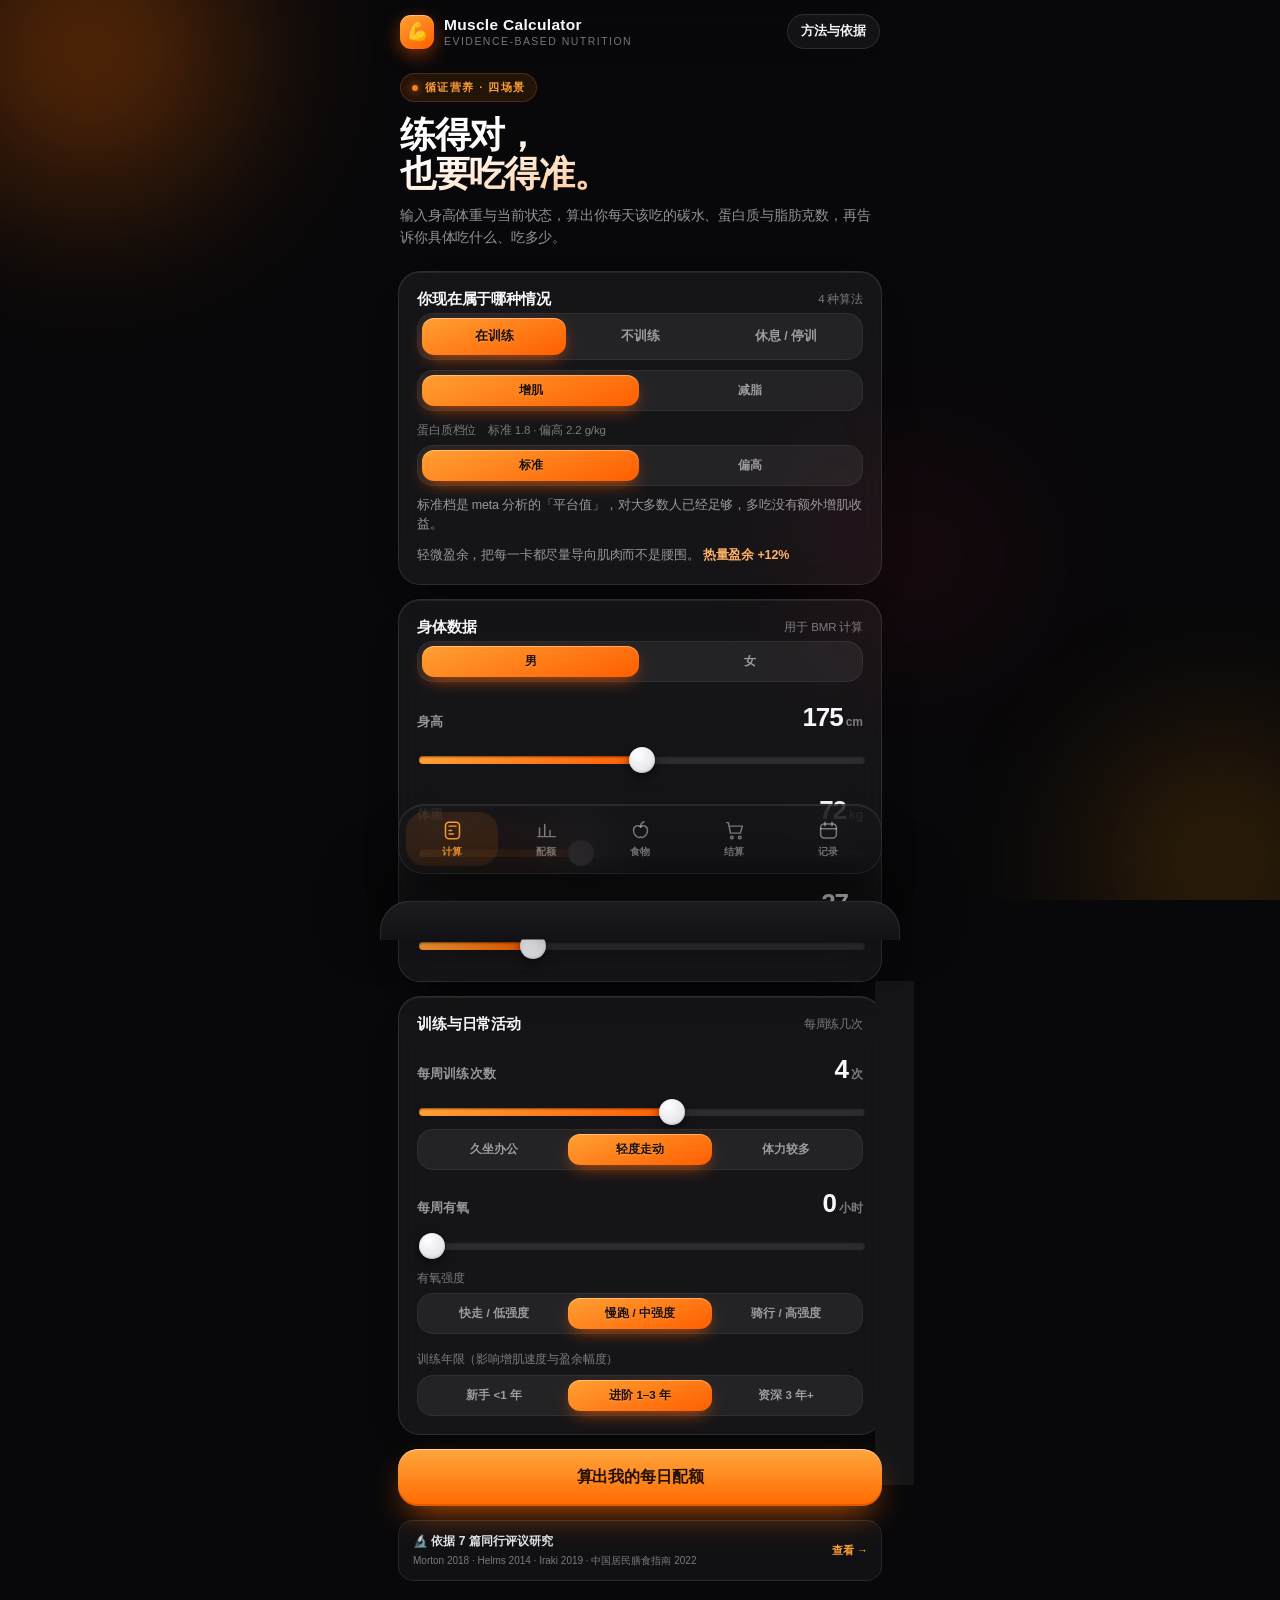
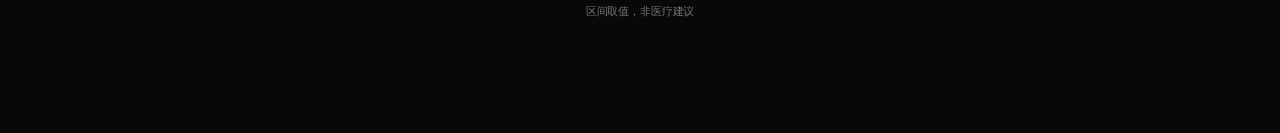
==== commit c4b655ae: "update 2026-11-04 16:55" ====
--- a/index.html
+++ b/index.html
@@ -6,7 +6,7 @@
 <title>Muscle Calculator · 增肌减脂饮食计算器</title>
 <meta name="theme-color" content="#08080a">
 <link rel="manifest" href="manifest.webmanifest">
-<meta name="app-build" content="v2026.11.04 · b3a7aea7">
+<meta name="app-build" content="v2026.11.04 · af6001ca">
 <link rel="apple-touch-icon" href="[data-uri]">
 <link rel="icon" type="image/png" href="[data-uri]">
 <meta name="apple-mobile-web-app-capable" content="yes">
@@ -956,6 +956,34 @@
 .cart-tip{font-size:10.5px;color:rgba(255,183,120,.9);line-height:1.5;margin-top:8px}
 
 @media(min-width:521px){ .cart-fab{right:calc(50% - 240px)} }
+
+/* ---------------- 选购实时进度 ---------------- */
+.shop-progress{
+  margin:0 0 14px;padding:12px 14px;border-radius:16px;
+  background:rgba(255,255,255,.045);border:1px solid rgba(255,255,255,.08);
+}
+.sp-head{display:flex;justify-content:space-between;font-size:10.5px;color:var(--dim-2);margin-bottom:9px}
+.sp-slot{color:var(--orange-2);font-weight:650}
+.sp-row{display:grid;grid-template-columns:34px 1fr 76px;align-items:center;gap:9px;margin-bottom:7px}
+.sp-row:last-child{margin-bottom:0}
+.sp-label{font-size:10.5px;color:var(--dim)}
+.sp-track{height:6px;border-radius:99px;background:rgba(255,255,255,.08);overflow:hidden}
+.sp-track i{display:block;height:100%;border-radius:99px;width:0;
+  background:#ffd60a;
+  transition:width .55s cubic-bezier(.32,.72,0,1), background-color .35s ease;}
+.sp-val{font-size:10px;color:var(--dim-2);text-align:right;font-variant-numeric:tabular-nums}
+.sp-row.ok .sp-track i{background:#3ddc84}
+.sp-row.under .sp-track i{background:#ffd60a}
+.sp-row.over .sp-track i{background:#ff453a}
+.sp-row.ok .sp-val{color:#3ddc84}
+.sp-row.over .sp-val{color:#ff8a80}
+
+/* 购物车弹窗 */
+.cs-count{font-size:11px;font-weight:600;color:var(--orange-2);background:rgba(255,122,24,.14);padding:3px 8px;border-radius:99px}
+.cs-total{text-align:center;font-size:12px;color:var(--dim);margin-top:14px}
+.cs-total b{font-size:20px;color:var(--txt);font-variant-numeric:tabular-nums}
+.cb-left{background:none;border:0;padding:0;cursor:pointer;display:flex;align-items:center;gap:10px;font-family:inherit}
+.cart-wrap{display:contents}
 </style>
 </head>
 <body>
@@ -1532,6 +1560,7 @@
   chips: S(P.chips()),
   icecream: S(P.icecream()),
   nut: S(P.nut('#b8864b')),
+  noodlecup: S(P.bowl('#f2d3a3')),
   soda: S(P.cup('#c8503a')),
   tea: S(P.cup('#c9a06e'))
 });
@@ -2338,6 +2367,55 @@
     tip: '一罐 330 ml 约 35 g 糖，等于 7 块方糖。',
     why: '纯添加糖、零营养，是膳食指南明确建议限制的一类。',
     ev: ['dietary']
+  },
+
+  {
+    id: 'instantnoodle', cat: 'snack', name: '泡面（含油包）', state: '每 100 g', icon: 'noodlecup',
+    kcal: 472, p: 9.5, c: 61.0, f: 21.0, fiber: 2.4,
+    unit: { name: '一包', g: 100 }, tag: '高钠高脂',
+    tip: '一包约 470 kcal，油包和粉包放一半就能少 60–80 kcal；汤别喝完。',
+    why: '面饼多为油炸，钠含量常超过一天建议量的一半，不能当正餐常吃。',
+    ev: ['cooking']
+  },
+  {
+    id: 'latiao', cat: 'snack', name: '辣条', state: '每 100 g', icon: 'chips',
+    kcal: 400, p: 12.0, c: 45.0, f: 19.0, fiber: 2.0,
+    unit: { name: '一小包', g: 30 }, tag: '高钠',
+    tip: '一小包 30 g 约 120 kcal，钠含量很高，吃完多喝水。',
+    why: '面筋吸油、调味重，蛋白看着不低但伴随大量油和盐。',
+    ev: ['dietary']
+  },
+  {
+    id: 'popcorn', cat: 'snack', name: '爆米花（奶油）', state: '每 100 g', icon: 'chips',
+    kcal: 459, p: 5.0, c: 60.0, f: 22.0, fiber: 6.0,
+    unit: { name: '一小桶', g: 50 }, tag: '高纤维高脂',
+    tip: '影院小桶轻松 500 kcal；选原味空气爆的能少一半脂肪。',
+    why: '纤维不错，但奶油版脂肪高，且很容易边看边吃完。',
+    ev: ['dietary']
+  },
+  {
+    id: 'sachima', cat: 'snack', name: '沙琪玛', state: '每 100 g', icon: 'cake',
+    kcal: 470, p: 6.0, c: 62.0, f: 22.0, fiber: 1.0,
+    unit: { name: '一块', g: 40 }, tag: '糖油',
+    tip: '一块 40 g 约 190 kcal，等于半碗饭，且幾乎没有蛋白质。',
+    why: '油炸面条+糖浆，典型的糖油混合物。',
+    ev: ['dietary']
+  },
+  {
+    id: 'eggpie', cat: 'snack', name: '蛋黄派', state: '每 100 g', icon: 'cookie',
+    kcal: 380, p: 6.0, c: 50.0, f: 18.0, fiber: 1.2,
+    unit: { name: '一个', g: 30 }, tag: '糖油',
+    tip: '一个约 115 kcal，常被当早餐，其实蛋白很少、糖不少。',
+    why: '夹心奶油+糖，饱腹感差，不适合替代正餐。',
+    ev: ['dietary']
+  },
+  {
+    id: 'fries', cat: 'snack', name: '薯条（快餐）', state: '每 100 g', icon: 'chips',
+    kcal: 312, p: 3.4, c: 41.0, f: 15.0, fiber: 3.8,
+    unit: { name: '中份', g: 115 }, tag: '油炸',
+    tip: '中份约 360 kcal，蘸酱再加 50–100 kcal。',
+    why: '土豆本身才 77 kcal/100 g，油炸后翻了 4 倍。',
+    ev: ['cooking']
   }
 ];
 
@@ -2381,6 +2459,7 @@
 /* 每种食材可选的做法 */
 function methodsFor(food) {
   const id = food.id;
+  if (food.cat === 'snack') return ['raw'];   // 零食是成品，不涉及做法
   if (food.cat === 'fat') return ['raw'];
   if (['milk', 'yogurt', 'whey', 'soymilk'].includes(id)) return ['raw', 'boil'];
   if (['banana', 'apple', 'orange', 'pear', 'grape', 'strawberry', 'kiwi', 'dragonfruit', 'blueberry'].includes(id)) return ['raw', 'cold', 'boil'];
@@ -4269,10 +4348,10 @@
   const t = cartTotals();
   if (!n) return '';
   return `<div class="cart-bar">
-    <div class="cb-left">
+    <button class="cb-left" data-action="open-cart">
       <span class="cb-count">${n}</span>
       <span class="cb-kcal">${Math.round(t.kcal)} kcal · 蛋 ${Math.round(t.p)} g</span>
-    </div>
+    </button>
     <button class="cb-go" data-action="cart">去结算 →</button>
   </div>`;
 }
@@ -4298,14 +4377,76 @@
     <input id="foodSearch" type="search" placeholder="搜索食材或菜品" value="${state.foodQuery || ''}" autocomplete="off">
     <span class="fs-count" id="foodCount">${isDish ? DISHES.length : list.length} ${isDish ? '道' : '种'}</span>
   </div>
+  ${shopProgressHTML()}
   ${isDish ? `<div class="pill-note" style="margin:0 0 12px"><span class="i">🫗</span><span><b>外食的油通常比家里多 50% 以上。</b>点菜时优先选蒸、煮、白灼、清炒；重油菜用筷子在盘边刮一下。下列数值已包含做菜油，按「一份」估算，因店而异。</span></div>` : ''}
   <div class="food-list" id="foodList">
     ${isDish
       ? DISHES.filter(d => !state.foodQuery || (d.name + d.note).includes(state.foodQuery)).map((d, i) => dishCardHTML(d, i)).join('')
       : list.map((f, i) => foodCardHTML(f, i)).join('')}
   </div>
-  ${cartFab()}
+  <div class="cart-wrap">${cartFab()}</div>
   `;
+}
+
+/* 选购页的实时营养进度（局部更新，不重绘整页） */
+function shopProgressHTML() {
+  const t = cartTotals();
+  const tg = cartTargetFor(state.cartSlot);
+  const rows = [
+    ['碳水', t.c, tg.c], ['蛋白', t.p, tg.p], ['脂肪', t.f, tg.f]
+  ].map(([label, val, target]) => {
+    const ratio = target > 0 ? val / target : 0;
+    const status = ratio > 1.15 ? 'over' : ratio < 0.85 ? 'under' : 'ok';
+    const pct = clamp(ratio * 100, 0, 100);
+    return `<div class="sp-row ${status}" data-sp="${label}">
+      <span class="sp-label">${label}</span>
+      <div class="sp-track"><i style="width:${pct}%"></i></div>
+      <span class="sp-val">${Math.round(val)}/${Math.round(target)}</span>
+    </div>`;
+  }).join('');
+  return `<div class="shop-progress" id="shopProgress">
+    <div class="sp-head"><span>这一餐进度</span><span class="sp-slot">${
+      (MEAL_SLOTS.find(x => x.id === state.cartSlot) || {}).name || ''
+    } · ${Math.round(t.kcal)} kcal</span></div>
+    ${rows}
+  </div>`;
+}
+
+/* 只刷新购物车相关区域，避免整页重绘造成闪屏 */
+function refreshShop() {
+  const bar = document.querySelector('.cart-wrap');
+  if (bar) bar.innerHTML = cartFab();
+  updateShopProgress();
+  document.querySelectorAll('[data-addcart]').forEach(btn => {
+    const id = btn.dataset.addcart;
+    const inCart = id.startsWith('dish:')
+      ? state.cart.some(c => c.dish && c.id === id.slice(5))
+      : state.cart.some(c => !c.dish && c.id === id);
+    btn.classList.toggle('in', inCart);
+    btn.textContent = inCart ? '✓' : '＋';
+  });
+}
+
+function updateShopProgress() {
+  const el = document.querySelector('#shopProgress');
+  if (!el) return;
+  const t = cartTotals();
+  const tg = cartTargetFor(state.cartSlot);
+  const pairs = [['碳水', t.c, tg.c], ['蛋白', t.p, tg.p], ['脂肪', t.f, tg.f]];
+  const rows = el.querySelectorAll('.sp-row');
+  pairs.forEach(([label, val, target], i) => {
+    const row = rows[i];
+    if (!row) return;
+    const ratio = target > 0 ? val / target : 0;
+    const status = ratio > 1.15 ? 'over' : ratio < 0.85 ? 'under' : 'ok';
+    row.className = `sp-row ${status}`;
+    const fill = row.querySelector('.sp-track i');
+    if (fill) fill.style.width = clamp(ratio * 100, 0, 100) + '%';
+    const v = row.querySelector('.sp-val');
+    if (v) v.textContent = `${Math.round(val)}/${Math.round(target)}`;
+  });
+  const slot = el.querySelector('.sp-slot');
+  if (slot) slot.textContent = `${(MEAL_SLOTS.find(x => x.id === state.cartSlot) || {}).name || ''} · ${Math.round(t.kcal)} kcal`;
 }
 
 /* ---------------- 页面：购物车结算 ---------------- */
@@ -4337,9 +4478,9 @@
     <div class="ci-thumb">${ICONS[f.icon]}</div>
     <div class="ci-body">
       <div class="ci-name">${f.name}<span class="ci-portion">${f.state}</span></div>
-      <div class="chips method-chips" style="margin:6px 0 0">
+      ${f.cat === 'snack' ? '' : `<div class="chips method-chips" style="margin:6px 0 0">
         ${methodsFor(f).map(mid => `<button class="chip xs ${mid === it.method ? 'on' : ''}" data-cart-method="${idx}" data-mid="${mid}">${(METHODS.find(m => m.id === mid) || {}).name}</button>`).join('')}
-      </div>
+      </div>`}
       <div class="ci-sub">${oil > 0.05 ? `含烹调油 ${round(oil, 1)} g` : '无额外用油'} · ${Math.round(f.p * it.g / 100)} g 蛋白</div>
     </div>
     <div class="ci-right">
@@ -4401,8 +4542,41 @@
     </button>
     <button class="btn-secondary" style="margin-top:10px" data-action="clear-cart">清空购物车</button>
   </div>
-  ${cartFab()}
+  <div class="cart-wrap">${cartFab()}</div>
   `;
+}
+
+/* ---------------- 购物车弹窗 ---------------- */
+function openCartSheet() {
+  renderCartSheet();
+  $('#sheetMask').classList.add('on');
+  $('#sheet').classList.add('on');
+}
+
+function renderCartSheet() {
+  const t = cartTotals();
+  const tg = cartTargetFor(state.cartSlot);
+  $('#sheetInner').innerHTML = `<div class="grab"></div>
+    <div class="cart-sheet">
+      <h2 style="display:flex;align-items:center;gap:8px">购物车 <span class="cs-count">${state.cart.length} 项</span></h2>
+      <div class="sub">${(MEAL_SLOTS.find(x => x.id === state.cartSlot) || {}).name} · 目标 ${Math.round(tg.kcal)} kcal</div>
+      ${state.cart.length ? state.cart.map((it, i) => cartItemHTML(it, i)).join('') : `<div class="empty-note">购物车是空的</div>`}
+      <div class="cs-total">合计 <b>${Math.round(t.kcal)}</b> kcal · 碳 ${Math.round(t.c)} · 蛋 ${Math.round(t.p)} · 脂 ${Math.round(t.f)} g</div>
+      <div class="btn-row" style="margin-top:14px">
+        <button class="btn-secondary" data-action="clear-cart">清空</button>
+        <button class="btn-primary" style="min-height:44px" data-action="cart"><span class="shine"></span>去结算 →</button>
+      </div>
+    </div>`;
+}
+
+/* 购物车变更后：局部刷新，不重绘整页 */
+function afterCartChange() {
+  save();
+  if (document.querySelector('#sheet').classList.contains('on') && document.querySelector('#sheetInner .cart-sheet')) {
+    renderCartSheet();
+  }
+  if (state.screen === 'food') refreshShop();
+  else if (state.screen === 'meal') render();
 }
 
 /* ---------------- 外食菜品 ---------------- */
@@ -4486,7 +4660,7 @@
     ${giOf(f) ? `<div class="sec"><h4>📈 升糖指数</h4><p>GI ${giOf(f).value}（${giOf(f).level}）</p></div>` : ''}
     ${f.macro ? `<div class="sec"><h4>🌿 关键微量营养素</h4><p>${f.macro.map(m => '· ' + m).join('<br>')}</p></div>` : ''}
 
-    <div class="sec"><h4>🍳 这份怎么做</h4>
+    ${f.cat === 'snack' ? `<div class="sec"><h4>🍳 做法</h4><p>零食是已经加工好的成品，不涉及做法与额外用油，按包装上的份量直接计就行。</p></div>` : `<div class="sec"><h4>🍳 这份怎么做</h4>
       <div class="chips" style="margin-top:8px">
         ${methodsFor(f).map(mid => {
           const m = METHODS.find(x => x.id === mid);
@@ -4504,7 +4678,7 @@
       <div class="oil-line ${oil > 0 ? 'has' : ''}" style="margin-top:10px">
         ${oil > 0.05 ? `🫗 这一份约用油 ${round(oil, 1)} g（${Math.round(oil * 9)} kcal）` : '✔ 这个做法不额外用油'} · 合计 ${kcal} kcal
       </div>
-    </div>
+    </div>`}
 
     <div class="sec"><h4>🔄 营养相近的替换</h4>
       <div class="chips" style="margin-top:8px">
@@ -4760,7 +4934,7 @@
     }
     flyToCart(btn);
     if (document.querySelector('#sheet').classList.contains('on')) closeSheet();
-    render();
+    refreshShop();
     return;
   }
   if (t.dataset.fdMethod) { state.foodDraft.method = t.dataset.fdMethod; renderFoodSheet(slotFoodById(state.foodDraft.id)); return; }
@@ -4782,21 +4956,21 @@
   if (t.dataset.cartG) {
     const i = +t.dataset.cartG, d = parseInt(t.dataset.d, 10);
     state.cart[i].g = clamp(state.cart[i].g + d, 10, 1500);
-    save(); render(); return;
+    afterCartChange(); return;
   }
   if (t.dataset.cartServ) {
     const i = +t.dataset.cartServ, d = parseFloat(t.dataset.d);
     state.cart[i].serv = clamp(round(state.cart[i].serv + d, 1), 0.5, 3);
-    save(); render(); return;
+    afterCartChange(); return;
   }
   if (t.dataset.cartMethod) {
     const i = +t.dataset.cartMethod;
     state.cart[i].method = t.dataset.mid;
-    save(); render(); return;
+    afterCartChange(); return;
   }
   if (t.dataset.cartDel) {
     state.cart.splice(+t.dataset.cartDel, 1);
-    save(); render(); return;
+    afterCartChange(); return;
   }
   if (t.dataset.cartSlot) {
     state.cartSlot = t.dataset.cartSlot;
@@ -4882,8 +5056,9 @@
   if (t.dataset.action === 'import-data') { importFile(); return; }
   if (t.dataset.action === 'reminder') { downloadReminder(); return; }
   if (t.dataset.action === 'dishes') { openDishes(); return; }
-  if (t.dataset.action === 'cart') { go('meal'); return; }
-  if (t.dataset.action === 'clear-cart') { state.cart = []; save(); render(); return; }
+  if (t.dataset.action === 'cart') { closeSheet(); go('meal'); return; }
+  if (t.dataset.action === 'open-cart') { openCartSheet(); return; }
+  if (t.dataset.action === 'clear-cart') { state.cart = []; afterCartChange(); return; }
   if (t.dataset.action === 'save-cart') { saveCartAsMeal(); return; }
   if (t.dataset.action === 'add-meal') { openEntry(null); return; }
   if (t.dataset.action === 'goto-food') { go('food'); return; }
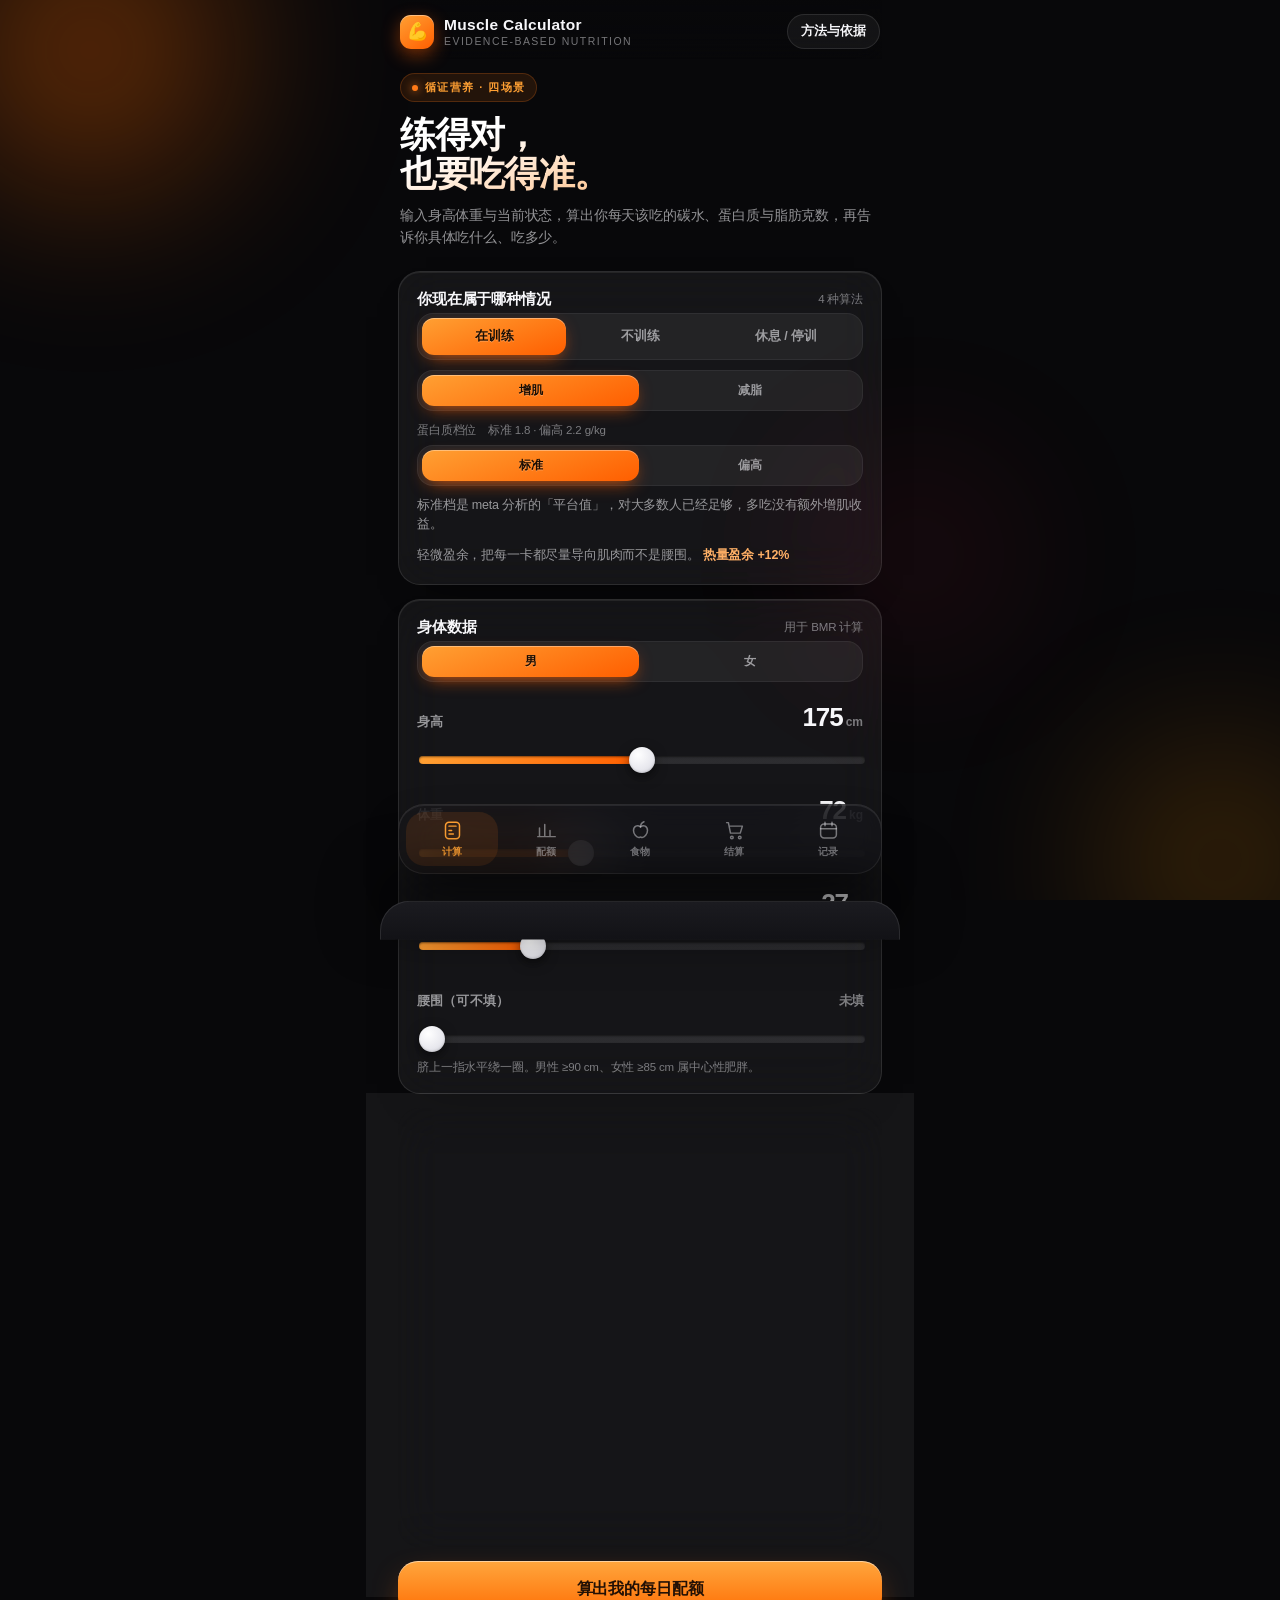
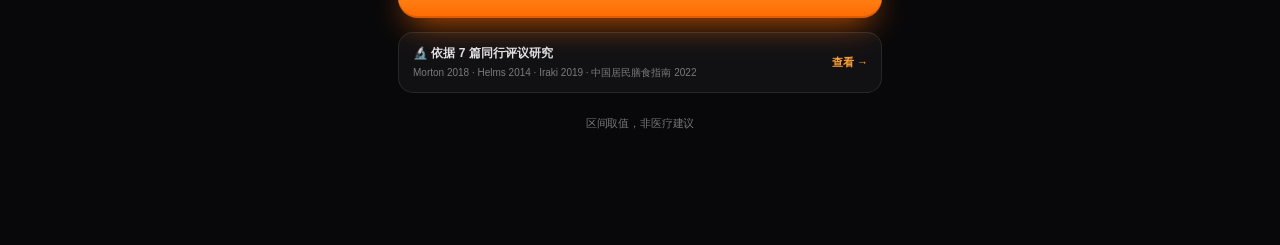
==== commit 4061b6c0: "选购式配餐：购物车 + 结算 + 自动记录 + 体重曲线 + 零食与菜品" ====
--- a/index.html
+++ b/index.html
@@ -6,7 +6,7 @@
 <title>Muscle Calculator · 增肌减脂饮食计算器</title>
 <meta name="theme-color" content="#08080a">
 <link rel="manifest" href="manifest.webmanifest">
-<meta name="app-build" content="v2026.11.04 · af6001ca">
+<meta name="app-build" content="v2026.11.04 · 8e569768">
 <link rel="apple-touch-icon" href="[data-uri]">
 <link rel="icon" type="image/png" href="[data-uri]">
 <meta name="apple-mobile-web-app-capable" content="yes">
@@ -984,6 +984,31 @@
 .cs-total b{font-size:20px;color:var(--txt);font-variant-numeric:tabular-nums}
 .cb-left{background:none;border:0;padding:0;cursor:pointer;display:flex;align-items:center;gap:10px;font-family:inherit}
 .cart-wrap{display:contents}
+
+/* ---------------- BMI 卡片 ---------------- */
+.bmi-top{display:flex;align-items:center;gap:14px;margin:4px 0 10px}
+.bmi-num{font-size:40px;font-weight:800;letter-spacing:-.04em;line-height:1;font-variant-numeric:tabular-nums}
+.bmi-num.ok{color:#3ddc84}.bmi-num.low{color:#ffc078}.bmi-num.high{color:#ff8a80}
+.bmi-right{display:flex;flex-direction:column;gap:4px}
+.bmi-cat{font-size:11px;font-weight:750;padding:3px 9px;border-radius:99px;align-self:flex-start}
+.bmi-cat.ok{background:rgba(61,220,132,.14);color:#3ddc84}
+.bmi-cat.low{background:rgba(255,159,10,.14);color:#ffb454}
+.bmi-cat.high{background:rgba(255,69,58,.14);color:#ff8a80}
+.bmi-sub2{font-size:10.5px;color:var(--dim-2)}
+.bmi-line{display:flex;align-items:center;gap:8px;flex-wrap:wrap;font-size:11.5px;color:var(--dim);margin:10px 0}
+.bmi-flag{font-size:9.5px;font-weight:700;padding:2px 7px;border-radius:6px}
+.bmi-flag.ok{background:rgba(61,220,132,.14);color:#3ddc84}
+.bmi-flag.mid{background:rgba(255,159,10,.14);color:#ffb454}
+.bmi-flag.high{background:rgba(255,69,58,.14);color:#ff8a80}
+.bmi-scale{display:flex;gap:2px;height:6px;border-radius:99px;overflow:hidden;margin-top:10px}
+.bmi-scale i{display:block;height:100%}
+.bmi-scale i:nth-child(1){background:#ffd60a}
+.bmi-scale i:nth-child(2){background:#3ddc84}
+.bmi-scale i:nth-child(3){background:#ff9f0a}
+.bmi-scale i:nth-child(4){background:#ff453a}
+.bmi-ticks{display:flex;justify-content:space-between;font-size:9px;color:var(--dim-2);margin-top:4px;padding:0 2px}
+.bmi-num.mid{color:#ffb454}
+.bmi-cat.mid{background:rgba(255,159,10,.14);color:#ffb454}
 </style>
 </head>
 <body>
@@ -2749,6 +2774,7 @@
   height: 175,
   weight: 72,
   age: 27,
+  waist: 0,                    // 腰围 cm，0 = 未填
   sessions: 4,
   trainTime: 'evening_after',
   cart: [],                    // 购物车 [{cat,id,g,method,serv}]
@@ -2824,7 +2850,16 @@
 
   /* ---- ⓪ 参考体重：BMI ≥ 28 时按理想体重折算（国内临床惯用做法） ---- */
   const bmi = w / ((h / 100) ** 2);
-  const ibw = 22 * ((h / 100) ** 2);
+  // 中国标准（WS/T 428-2013 / 肥胖症中国诊疗指南 2024）：<18.5 偏瘦，18.5–23.9 正常，24–27.9 超重，≥28 肥胖
+  const bmiCat = bmi < 18.5 ? '偏瘦' : bmi < 24 ? '正常' : bmi < 28 ? '超重' : '肥胖';
+  const hm = h / 100;
+  const healthyMin = 18.5 * hm * hm, healthyMax = 23.9 * hm * hm;
+  // 中心性肥胖：男 ≥90 cm、女 ≥85 cm（2024 指南）；腰高比 ≥0.5 为风险增高（NICE NG246）
+  const waist = state.waist > 0 ? state.waist : null;
+  const whtr = waist ? waist / h : null;
+  const central = waist ? (state.sex === 'm' ? waist >= 90 : waist >= 85) : null;
+  const centralWarn = waist ? (state.sex === 'm' ? waist >= 85 && waist < 90 : waist >= 80 && waist < 85) : null;
+  const ibw = 22 * hm * hm;
   const refW = bmi >= 28 ? ibw : w;
 
   /* ---- ① 热量：只设上限 40 kcal/kg（防止公式在极端体型上跑飞），并设安全下限 ---- */
@@ -2905,6 +2940,8 @@
     pRange: sc.proteinRange || [pPerKg, pPerKg],
     scene: sc, adjusted, guards, diet, dietNote,
     refW: round(refW, 1), bmi: round(bmi, 1), useIbw: bmi >= 28,
+    bmiCat, healthyMin: Math.round(healthyMin), healthyMax: Math.round(healthyMax),
+    waist, whtr: whtr ? round(whtr, 2) : null, central, centralWarn,
     weekly,
     perMealP: round(protein / state.meals),
     water: round(w * 0.035, 1),
@@ -2980,6 +3017,15 @@
     ${sliderHTML('height', '身高', state.height, 145, 205, 1, 'cm')}
     ${sliderHTML('weight', '体重', state.weight, 40, 130, 0.5, 'kg')}
     ${sliderHTML('age', '年龄', state.age, 15, 65, 1, '岁')}
+    <div class="field">
+      <div class="field-head">
+        <span class="field-label">腰围（可不填）</span>
+        <span class="field-value" id="fv-waist">${state.waist > 0 ? state.waist + '<small>cm</small>' : '<span style="font-size:13px;color:var(--dim-2)">未填</span>'}</span>
+      </div>
+      <input type="range" data-slider="waist" min="0" max="140" step="1" value="${state.waist}"
+        style="--p:${state.waist / 140 * 100}%" aria-label="腰围">
+      <div class="card-hint" style="margin-top:6px">脐上一指水平绕一圈。男性 ≥90 cm、女性 ≥85 cm 属中心性肥胖。</div>
+    </div>
   </div>
 
   <div class="card">
@@ -3020,18 +3066,66 @@
   `;
 }
 
+/* BMI / 腰围 卡片 */
+function bmiCard(r) {
+  const tone = r.bmiCat === '正常' ? 'ok' : r.bmiCat === '偏瘦' ? 'low' : r.bmiCat === '超重' ? 'mid' : 'high';
+  const waistHtml = r.waist
+    ? `<div class="bmi-line">
+        <span>腰围 ${r.waist} cm</span>
+        <span class="bmi-flag ${r.central ? 'high' : r.centralWarn ? 'mid' : 'ok'}">${
+          r.central ? '中心性肥胖' : r.centralWarn ? '偏高' : '正常'
+        }</span>
+        <span class="bmi-sub2">腰高比 ${r.whtr}${r.whtr >= 0.5 ? '（≥0.5）' : ''}</span>
+      </div>`
+    : `<div class="bmi-line"><span class="bmi-sub2">填腰围可以进一步判断内脏脂肪风险</span></div>`;
+
+  return `<div class="card">
+    <div class="card-title"><h3>BMI 与腰围</h3><span class="card-hint">中国标准</span></div>
+    <div class="bmi-top">
+      <div class="bmi-num ${tone}">${r.bmi}</div>
+      <div class="bmi-right">
+        <span class="bmi-cat ${tone}">${r.bmiCat}</span>
+        <div class="bmi-sub2">健康体重 ${r.healthyMin}–${r.healthyMax} kg</div>
+      </div>
+    </div>
+    ${waistHtml}
+    <div class="bmi-scale">
+      <i style="flex:${Math.max(0, Math.min(r.bmi, 18.5) - 14)}"></i>
+      <i style="flex:${Math.max(0, Math.min(r.bmi, 24) - 18.5)}"></i>
+      <i style="flex:${Math.max(0, Math.min(r.bmi, 28) - 24)}"></i>
+      <i style="flex:${Math.max(0, Math.min(r.bmi, 36) - 28)}"></i>
+    </div>
+    <div class="bmi-ticks"><span>18.5</span><span>24</span><span>28</span></div>
+    <p class="lead" style="margin-top:10px">${bmiMessage(r)}</p>
+  </div>`;
+}
+
+function bmiMessage(r) {
+  if (r.bmi < 18.5) return 'BMI 低于 18.5，优先把体重吃回来，再谈增肌或减脂。';
+  if (r.bmi < 24) return 'BMI 在正常范围（18.5–23.9）。BMI 不区分肌肉和脂肪，配合腰围一起看更准。';
+  if (r.bmi < 28) {
+    if (r.central) return 'BMI 属超重，且腰围已达中心性肥胖标准——内脏脂肪的风险比体重数字更值得优先处理。';
+    return 'BMI 偏高但腰围正常。如果你在规律力量训练，这多半是肌肉量带来的，不必按“超重”处理。';
+  }
+  return 'BMI ≥28 属肥胖（中国标准），建议先减重；本工具已按理想体重折算蛋白与脂肪，不需要再额外加蛋白。';
+}
+
 /* 阶段建议：参照国内健身圈通行的 BMI 切换点 */
 function bmiNote(r) {
   const bmi = r.bmi;
+  const waistWarn = r.central ? '另外腰围已达中心性肥胖标准，内脏脂肪比体重更该优先处理。' : '';
   if (r.scene.key === 'cut') {
-    if (bmi <= (state.sex === 'm' ? 22 : 20)) return `BMI ${bmi}，已经到了建议的减脂终点（男 22–23 / 女 20–21）。再往下减，掉的更多是肌肉而不是脂肪，建议转增肌。`;
-    if (bmi <= 24) return `BMI ${bmi}，处在正常范围。可以继续减，但注意别追低体脂——腹肌这类目标对多数人性价比很低。`;
-    return `BMI ${bmi}，先减到 24 以下再考虑增肌，收益会比现在直接增肌更大。`;
+    if (bmi < 18.5) return `BMI ${bmi}，已经偏瘦。继续减会掉肌肉和月经/激素水平，建议先回到 18.5 以上。`;
+    if (bmi <= (state.sex === 'm' ? 22 : 20)) return `BMI ${bmi}，到了建议的减脂终点（男 22–23 / 女 20–21）。再减多半是肌肉，建议转增肌。`;
+    if (bmi < 24) return `BMI ${bmi}，在正常范围（中国标准 18.5–23.9）。可以继续减，但别追低体脂。${waistWarn}`;
+    if (bmi < 28) return `BMI ${bmi}，属超重（24–27.9）。继续按当前缺口减，不用更激进。${waistWarn}`;
+    return `BMI ${bmi}，属肥胖（≥28）。先把体重降到 24 以下收益最大；蛋白已按理想体重折算，不需要吃更多。${waistWarn}`;
   }
   if (r.scene.key === 'bulk') {
-    if (bmi >= 25) return `BMI ${bmi}，已经偏高。增肌期建议控制在 BMI 24–25 以内，否则多出来的重量主要是脂肪。`;
-    if (bmi >= 23) return `BMI ${bmi}，接近增肌的上限区间（男 23–24 / 女 21–22）。建议按每月 0.5–1 kg 的速度收着增。`;
-    return `BMI ${bmi}，还有增重空间。控制在每月 +0.5–1 kg，别追求快速涨秤。`;
+    if (bmi >= 28) return `BMI ${bmi} 已达肥胖，不建议继续增肌。先减脂，增肌的效率在低体脂下反而更高。`;
+    if (bmi >= 25) return `BMI ${bmi} 已超重，增肌期建议控制在 24–25 以内，否则多出来的重量主要是脂肪。`;
+    if (bmi >= 23) return `BMI ${bmi} 接近增肌上限（男 23–24 / 女 21–22），按每月 +0.5–1 kg 收着增。`;
+    return `BMI ${bmi}，还有增重空间。控制每月 +0.5–1 kg，别追求快速涨秤。`;
   }
   return '';
 }
@@ -3171,6 +3265,8 @@
     ${r.useIbw ? `<div class="pill-note" style="background:rgba(10,132,255,.08);border-color:rgba(10,132,255,.25);color:#9ccbff">
       <span class="i">📐</span><span>BMI ${r.bmi}，蛋白与脂肪按<b>理想体重 ${r.refW} kg</b> 折算（国内临床对肥胖人群的通行做法），而不是实际体重 ${state.weight} kg。</span></div>` : ''}
   </div>
+
+  ${bmiCard(r)}
 
   <div class="card">
     <div class="card-title"><h3>把数字落到每顿饭</h3><span class="card-hint">${state.meals} 餐 / 天</span></div>
@@ -4780,6 +4876,12 @@
       · <b>《中国居民膳食指南（2022）》</b>：蔬菜 300–500 g、水果 200–350 g、全谷物 50–150 g、大豆坚果 25–35 g 等份量建议。<br><br>
       <b>关于「2026 版」</b>：截至 2026 年初，中国营养学会仍在为下一版指南公开征集修订意见，新版尚未发布。网上流传的「2026 新膳食指南」多为自媒体解读或预测，所以本工具仍以 2022 版为准，等官方发布后再更新。</p></div>
 
+    <div class="sec"><h4>⑧ BMI 与腰围用的是哪套标准</h4>
+      <p>BMI = 体重 ÷ 身高²，分级用<b>中国标准</b>（WS/T 428-2013 与《肥胖症中国诊疗指南（2024 年版）》）：<b>&lt;18.5 偏瘦 · 18.5–23.9 正常 · 24–27.9 超重 · ≥28 肥胖</b>。注意这套切点比 WHO 国际标准（25/30）更严格，因为亚洲人在同样 BMI 下体脂和糖尿病风险更高。<br><br>
+      中心性肥胖按 <b>男性腰围 ≥90 cm、女性 ≥85 cm</b>（2024 指南）；腰高比（腰围÷身高）<b>≥0.5</b> 视为风险增高，这是 NICE NG246 推荐的低成本筛查指标。<br><br>
+      BMI 本身不区分肌肉和脂肪，所以本工具不会只凭 BMI 下结论：如果你在规律力量训练、BMI 24–28 但腰围正常，提示里会明确说「多半是肌肉量，不必按超重处理」。</p>
+      <a class="ref" href="https://www.chinagp.net/" target="_blank" rel="noopener">参考：肥胖症中国诊疗指南（2024 年版）↗</a></div>
+
     <div class="sec"><h4>⑨ 与国内「健身 Excel 套表」类方案的差异</h4>
       <p>国内流行的表格方案（例如 B 站好人松松的套表）用的是「BMR ÷ 0.7 + 训练固定消耗 + 有氧」的分解法，减脂热量取平衡热量的 <b>0.64 倍</b>（20% 缺口 × 0.8 容错余量）。我们吸收了其中两点：<b>训练日 / 休息日分开算</b>、<b>有氧单列</b>。<br><br>
       没有照搬的三点：<br>
@@ -5184,7 +5286,10 @@
   const p = (v - s.min) / (s.max - s.min) * 100;
   s.style.setProperty('--p', p + '%');
   const lab = $('#fv-' + id);
-  if (lab) lab.innerHTML = `${v}<small>${lab.querySelector('small')?.textContent || ''}</small>`;
+  if (lab) {
+    if (id === 'waist') lab.innerHTML = v > 0 ? `${v}<small>cm</small>` : '<span style="font-size:13px;color:var(--dim-2)">未填</span>';
+    else lab.innerHTML = `${v}<small>${lab.querySelector('small')?.textContent || ''}</small>`;
+  }
   save();
 });
 
